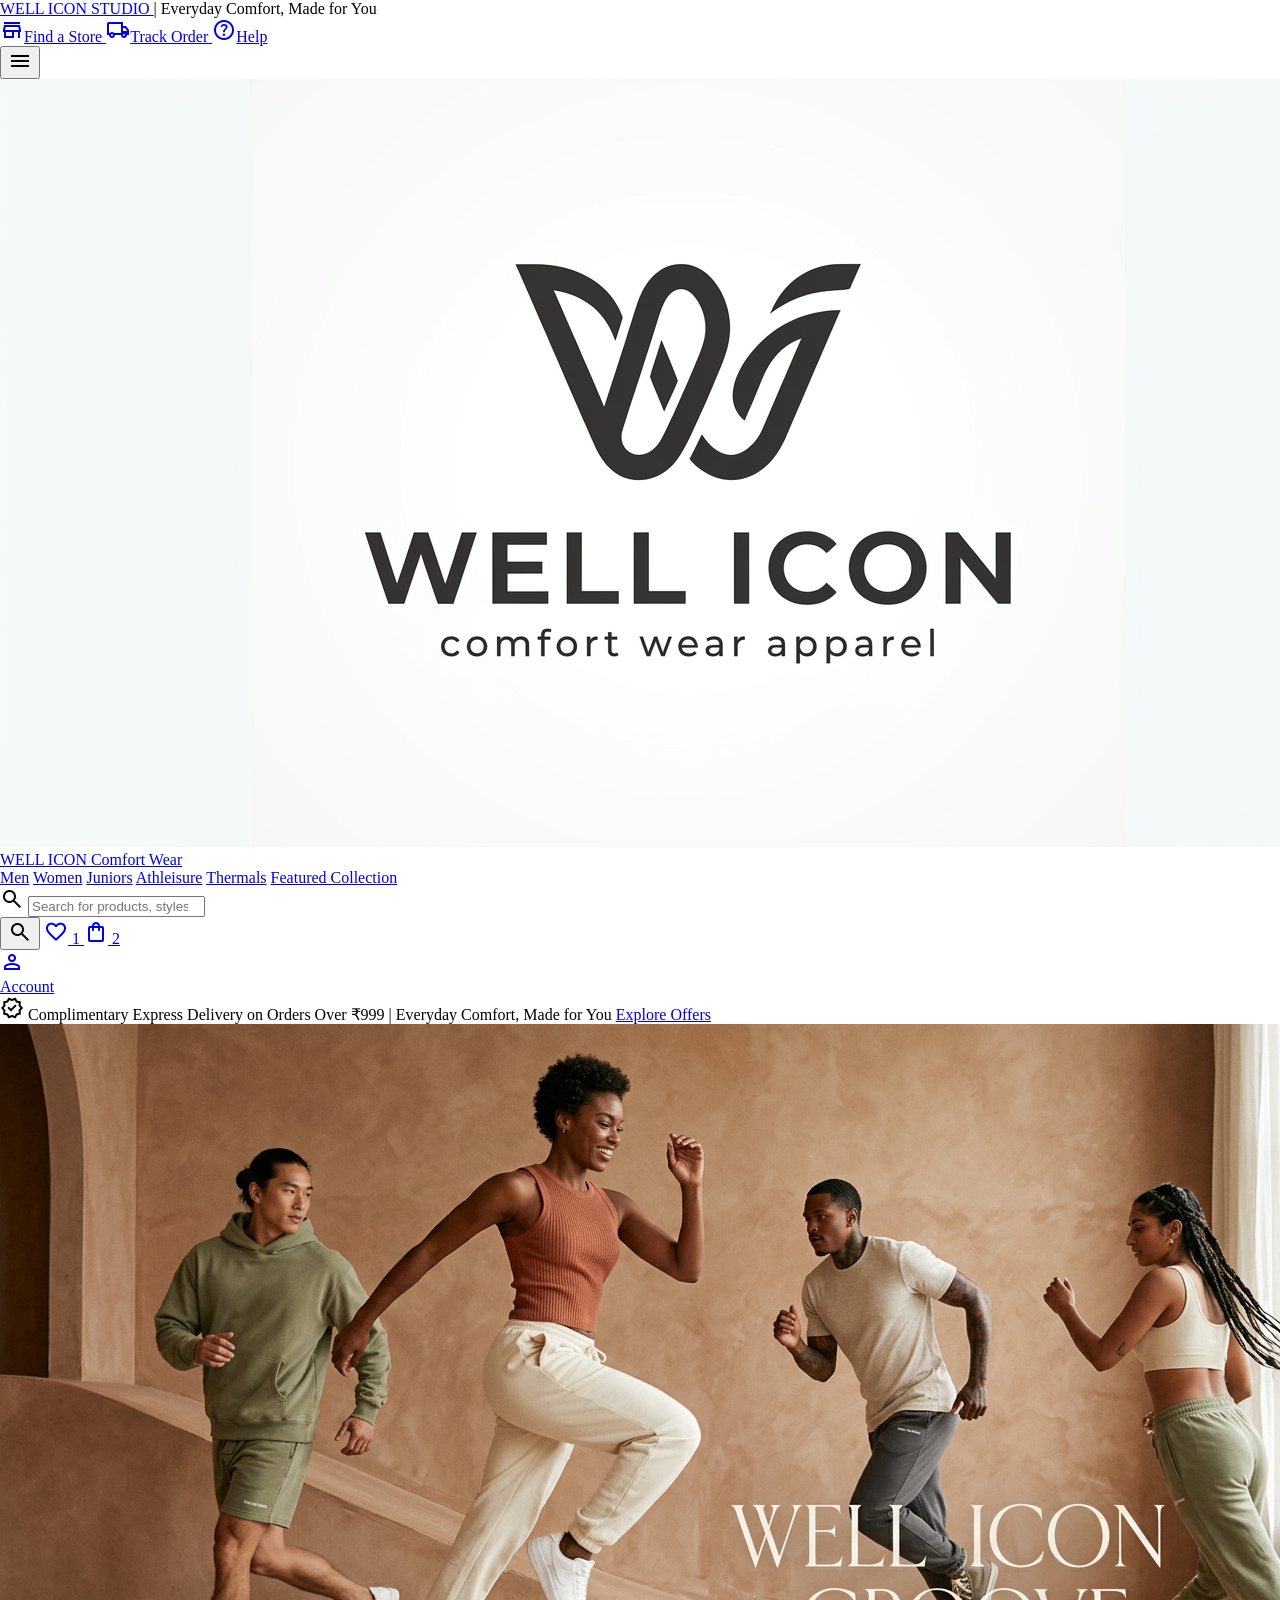
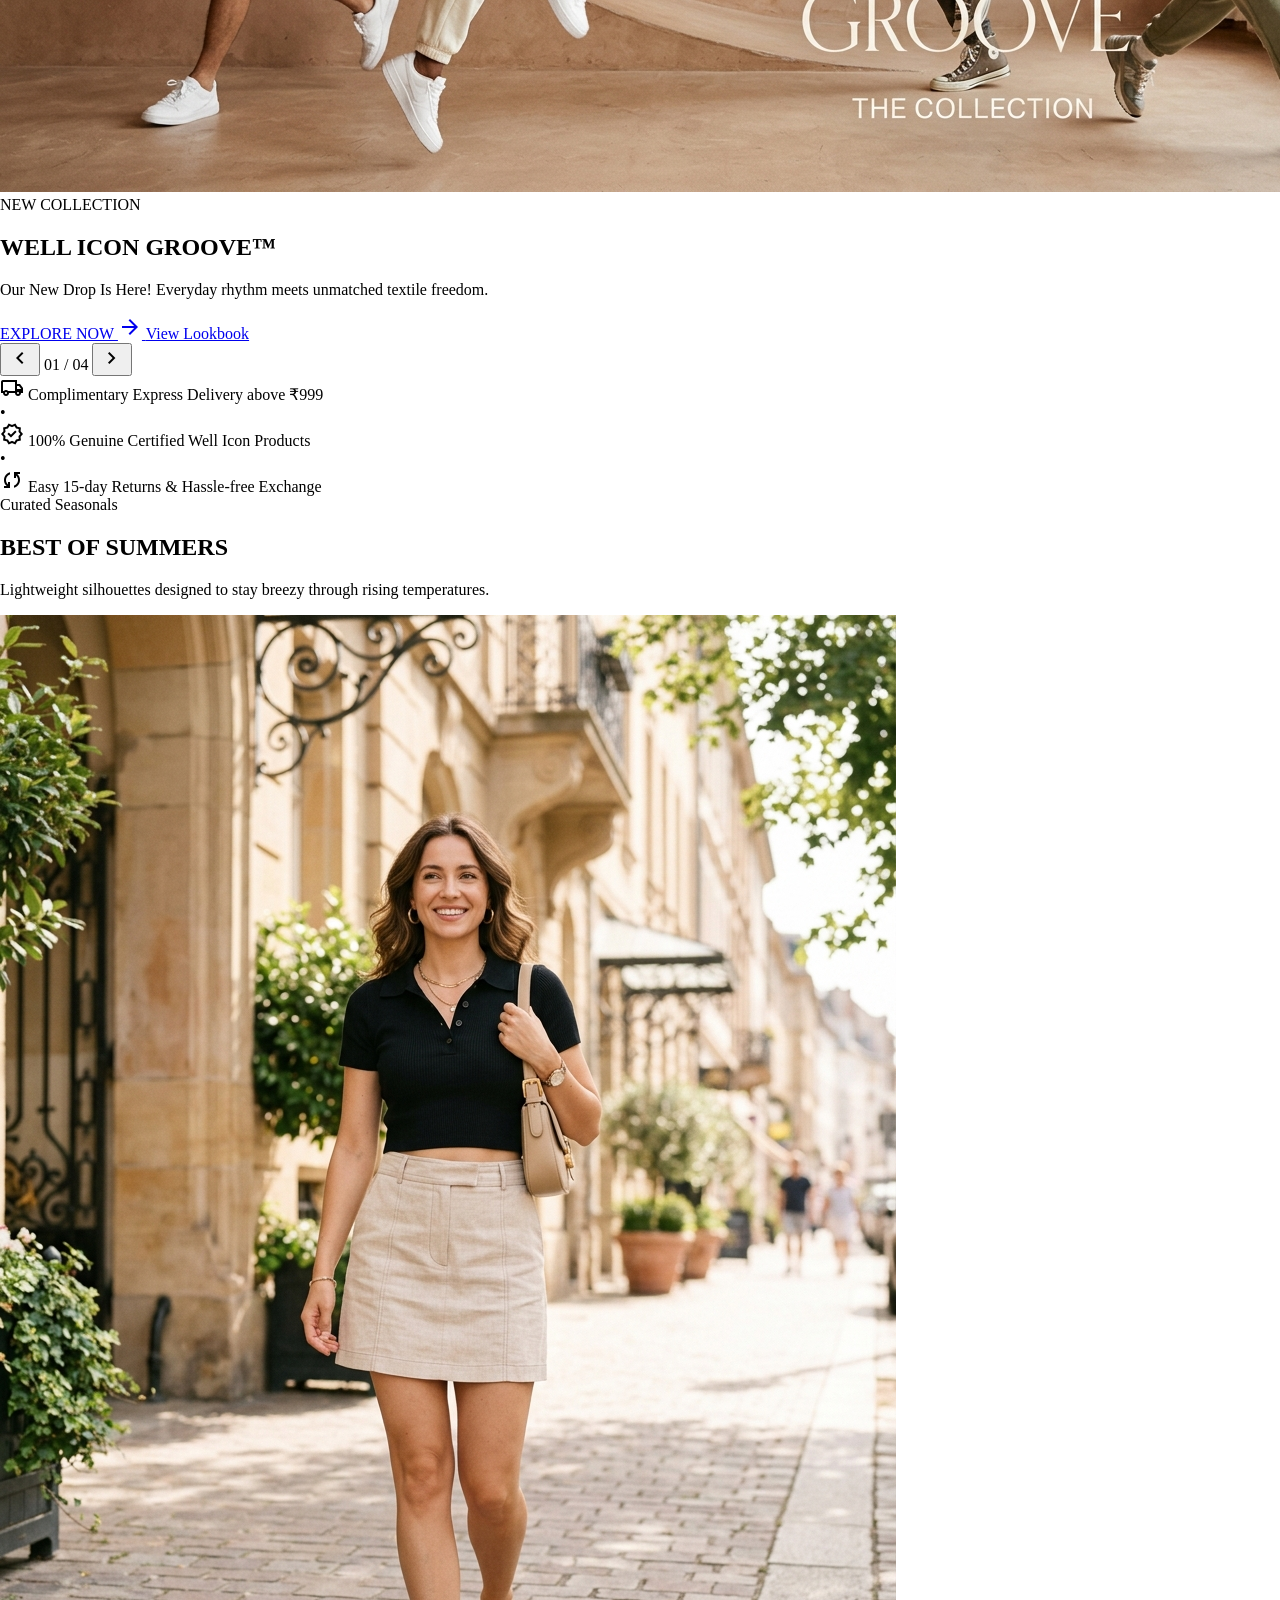
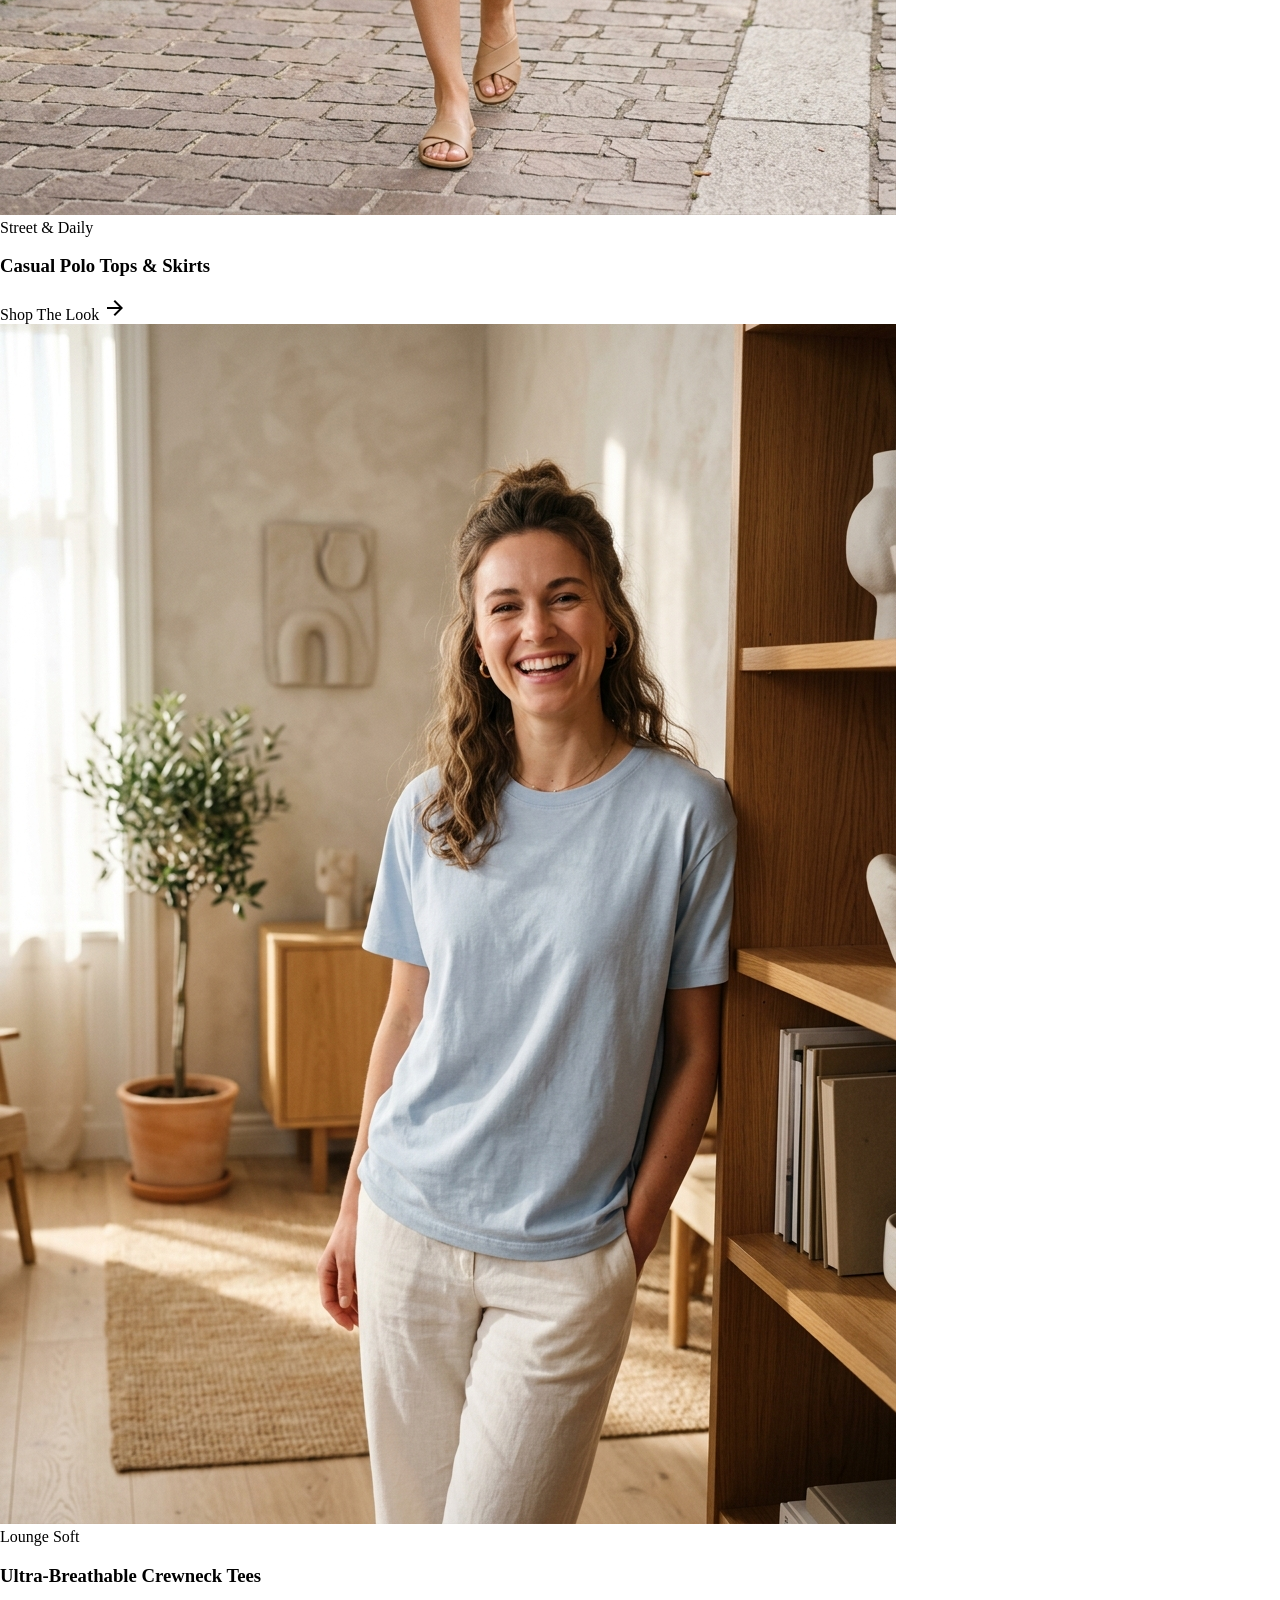
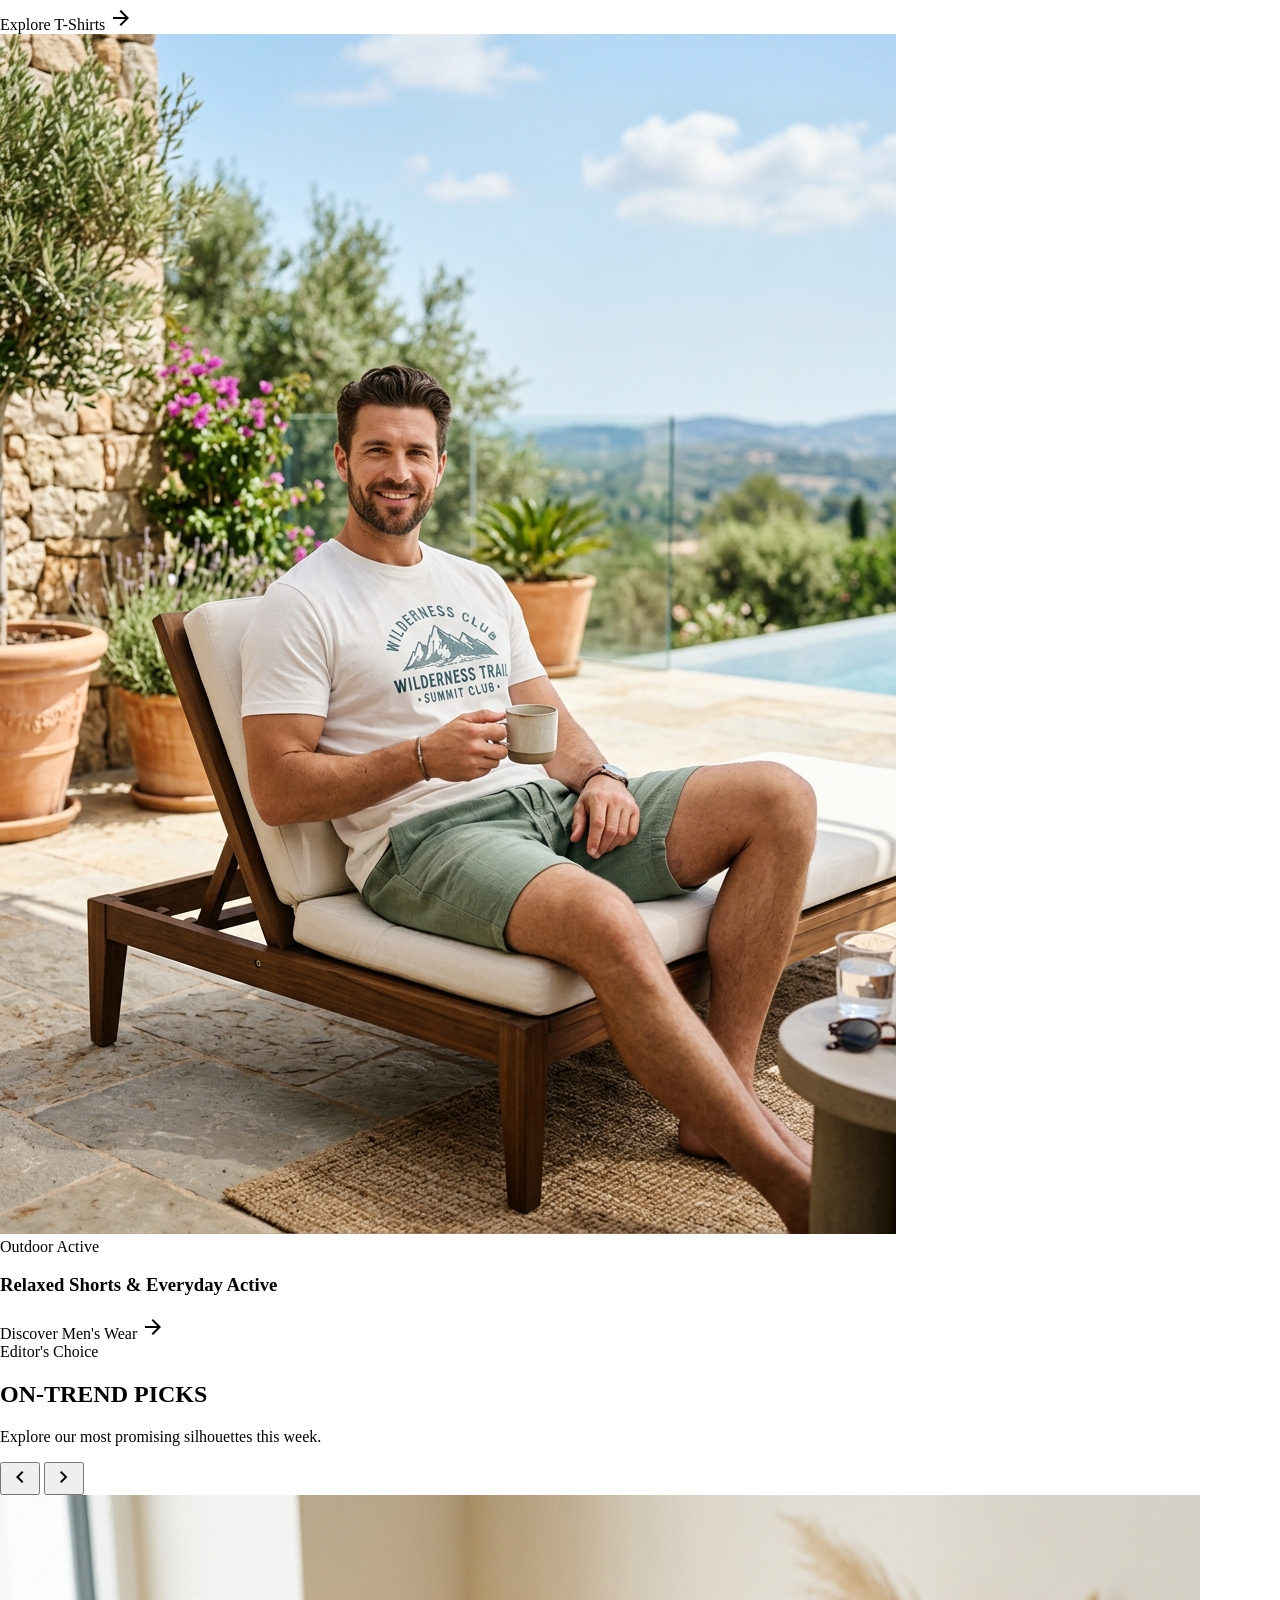
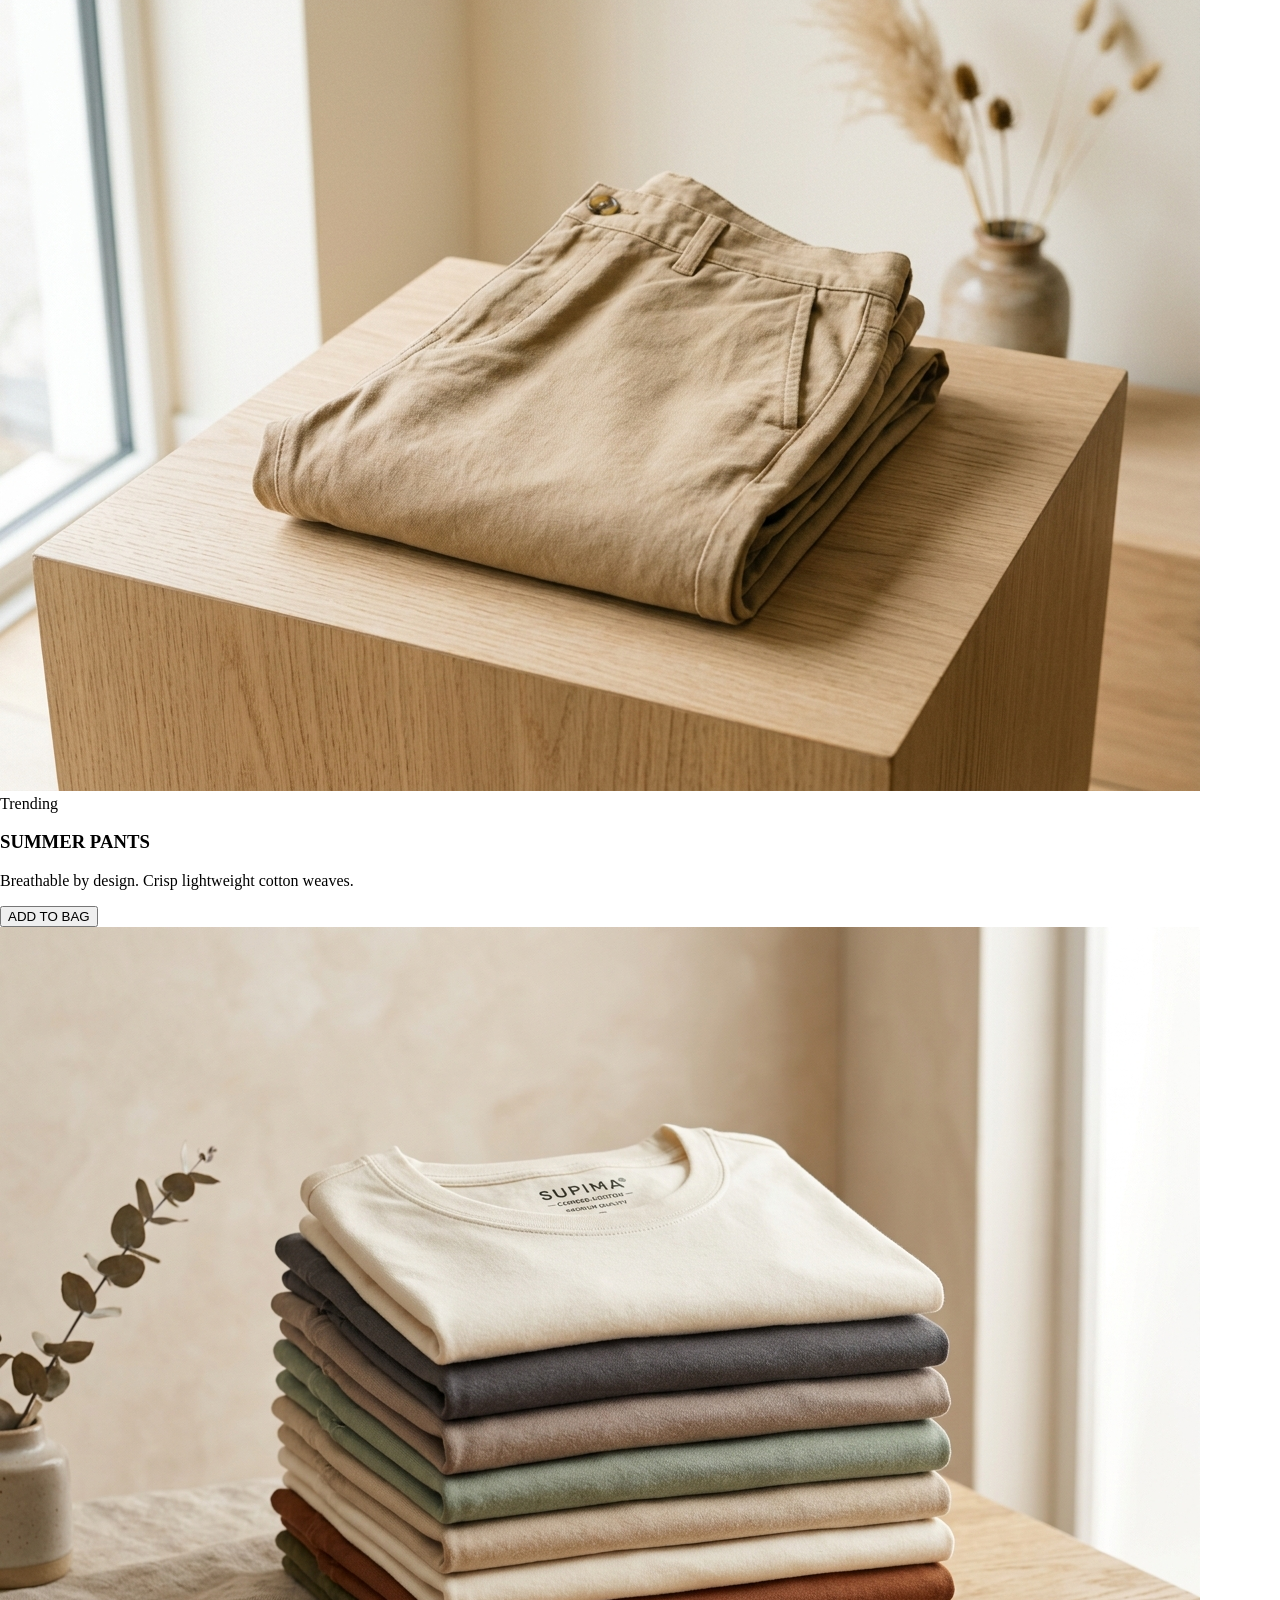
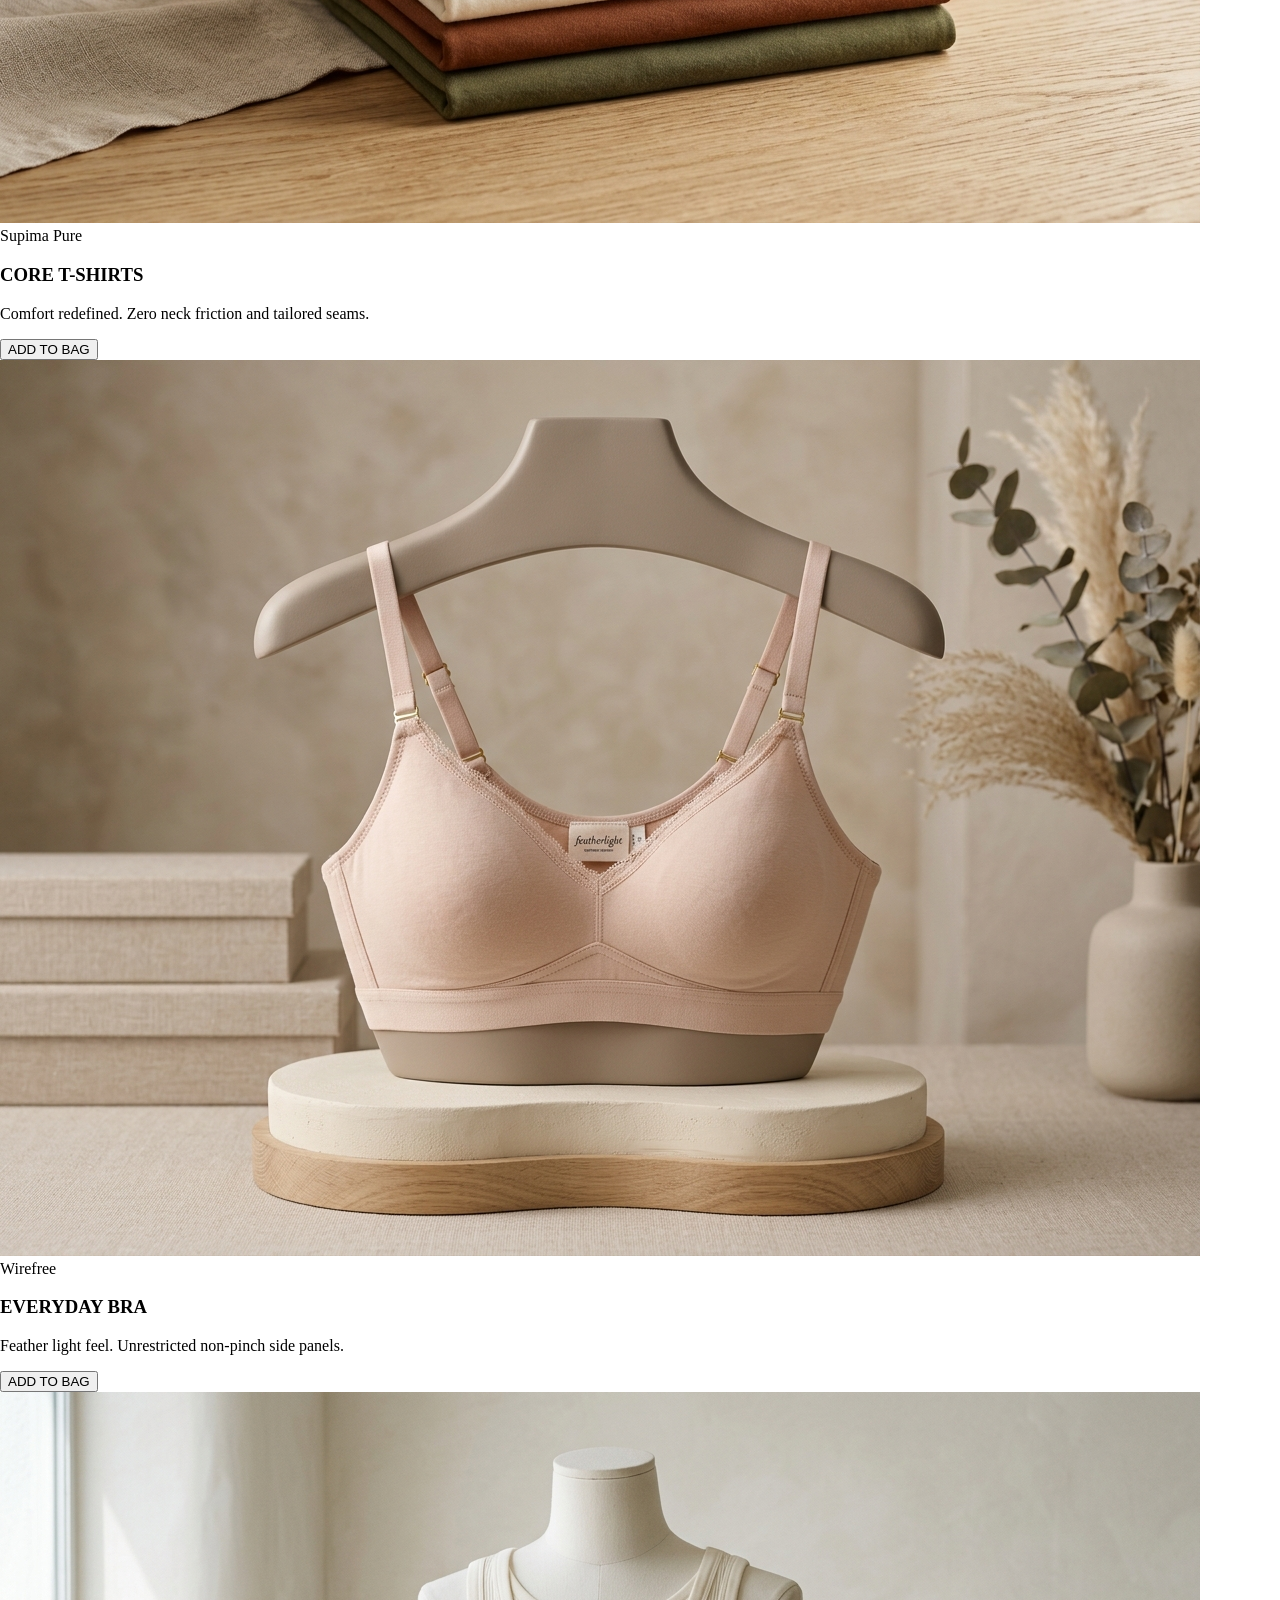
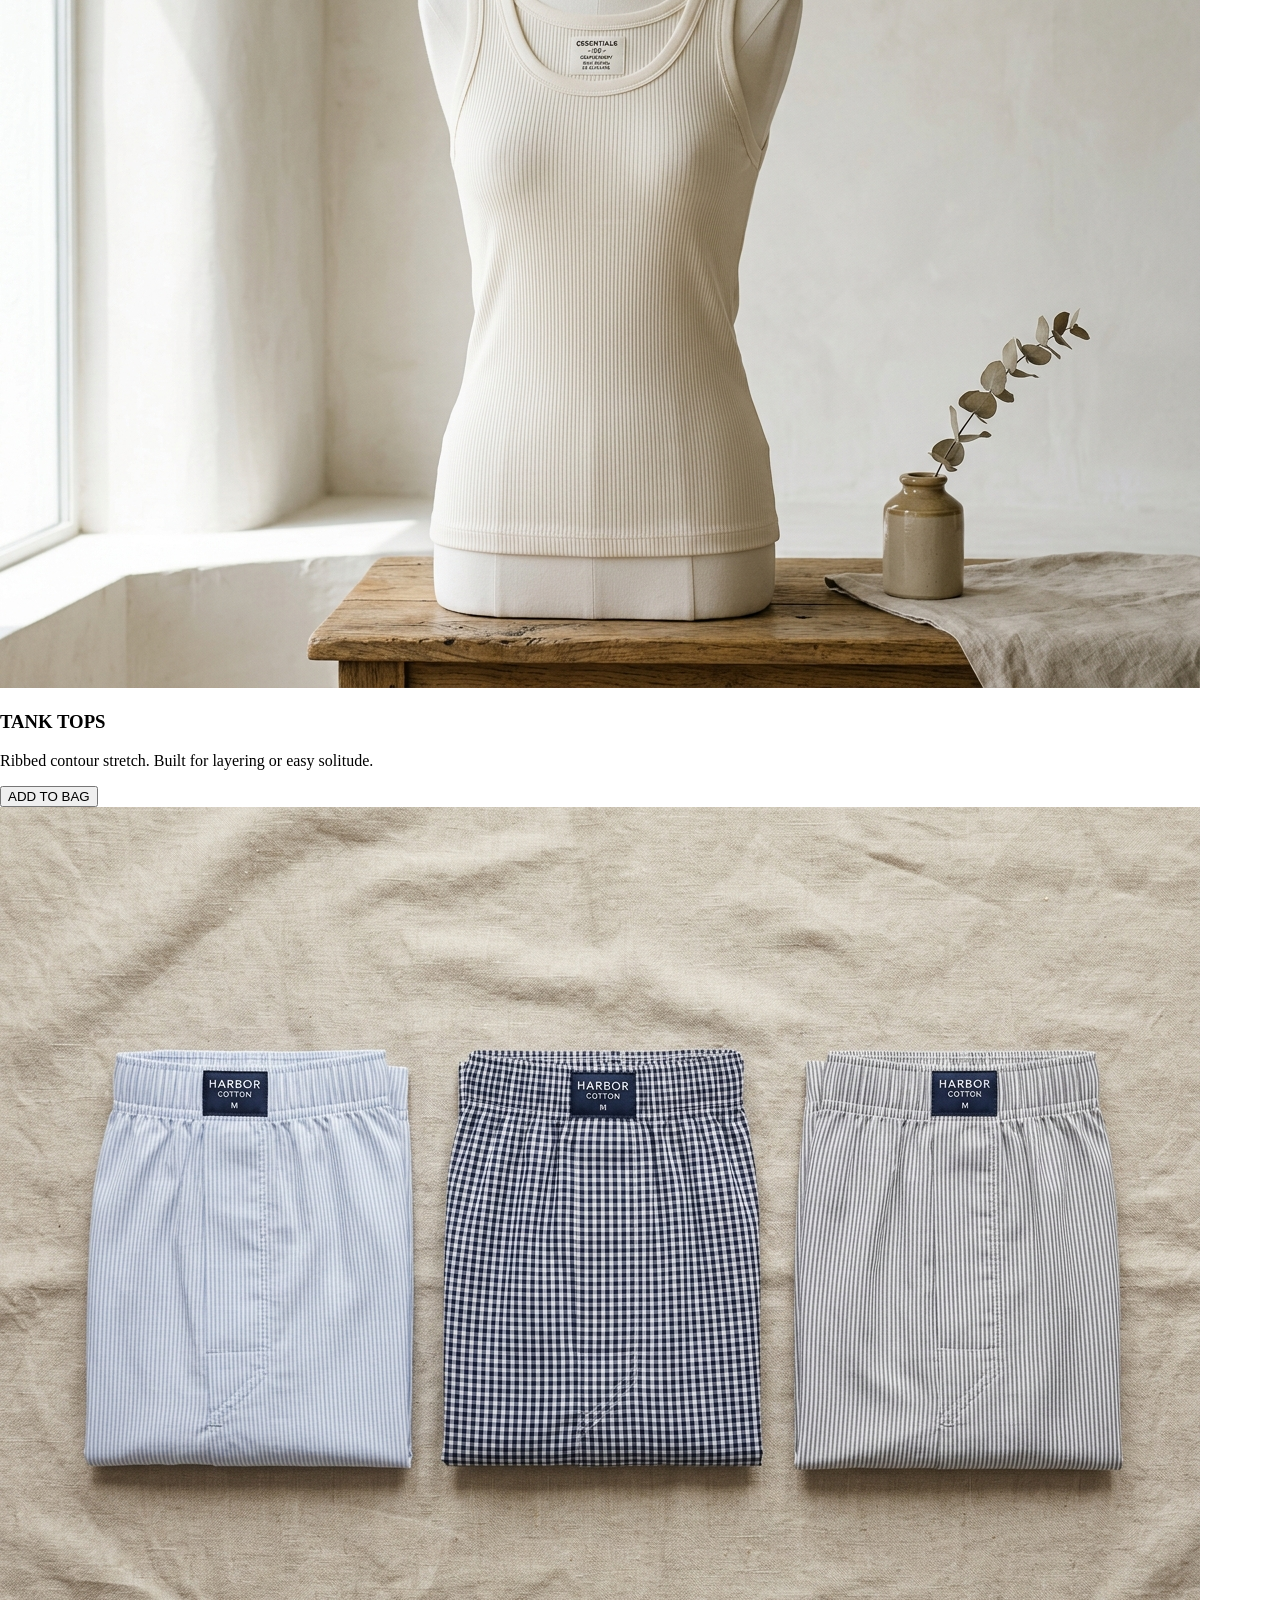
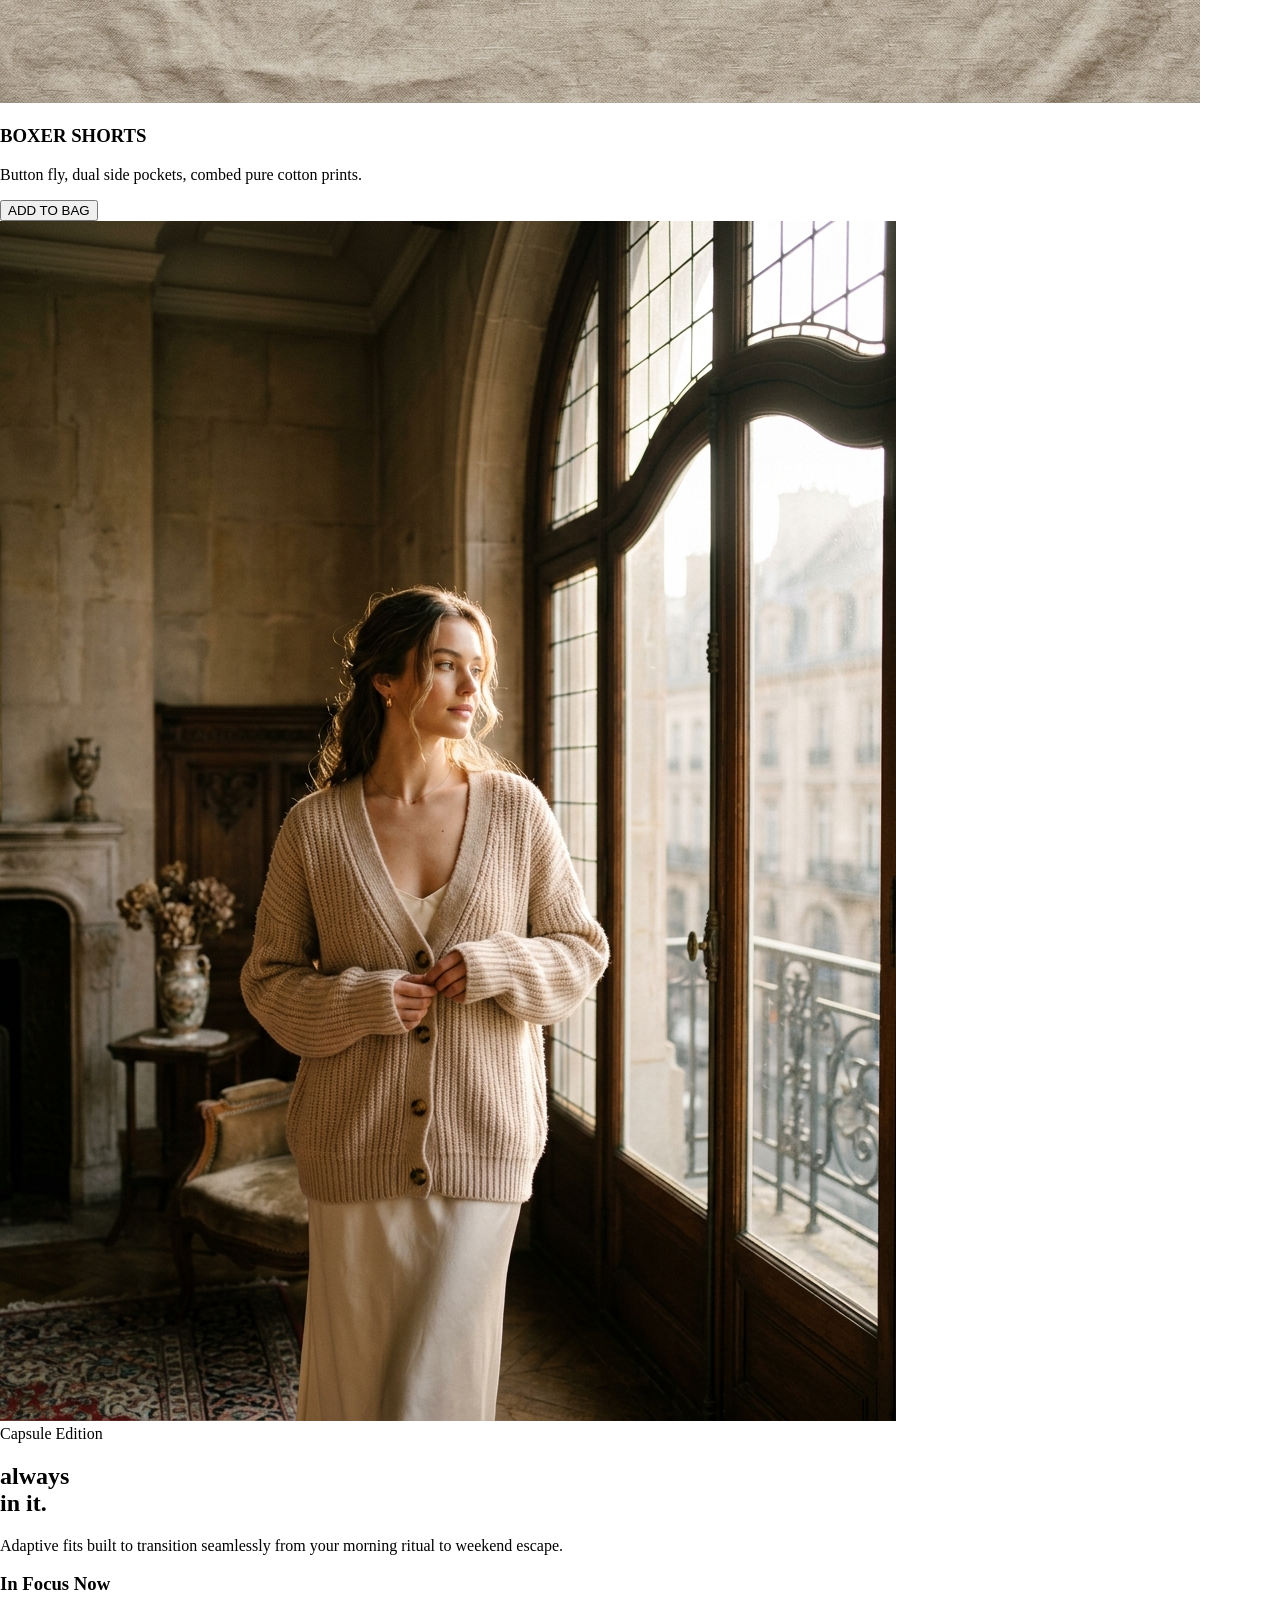
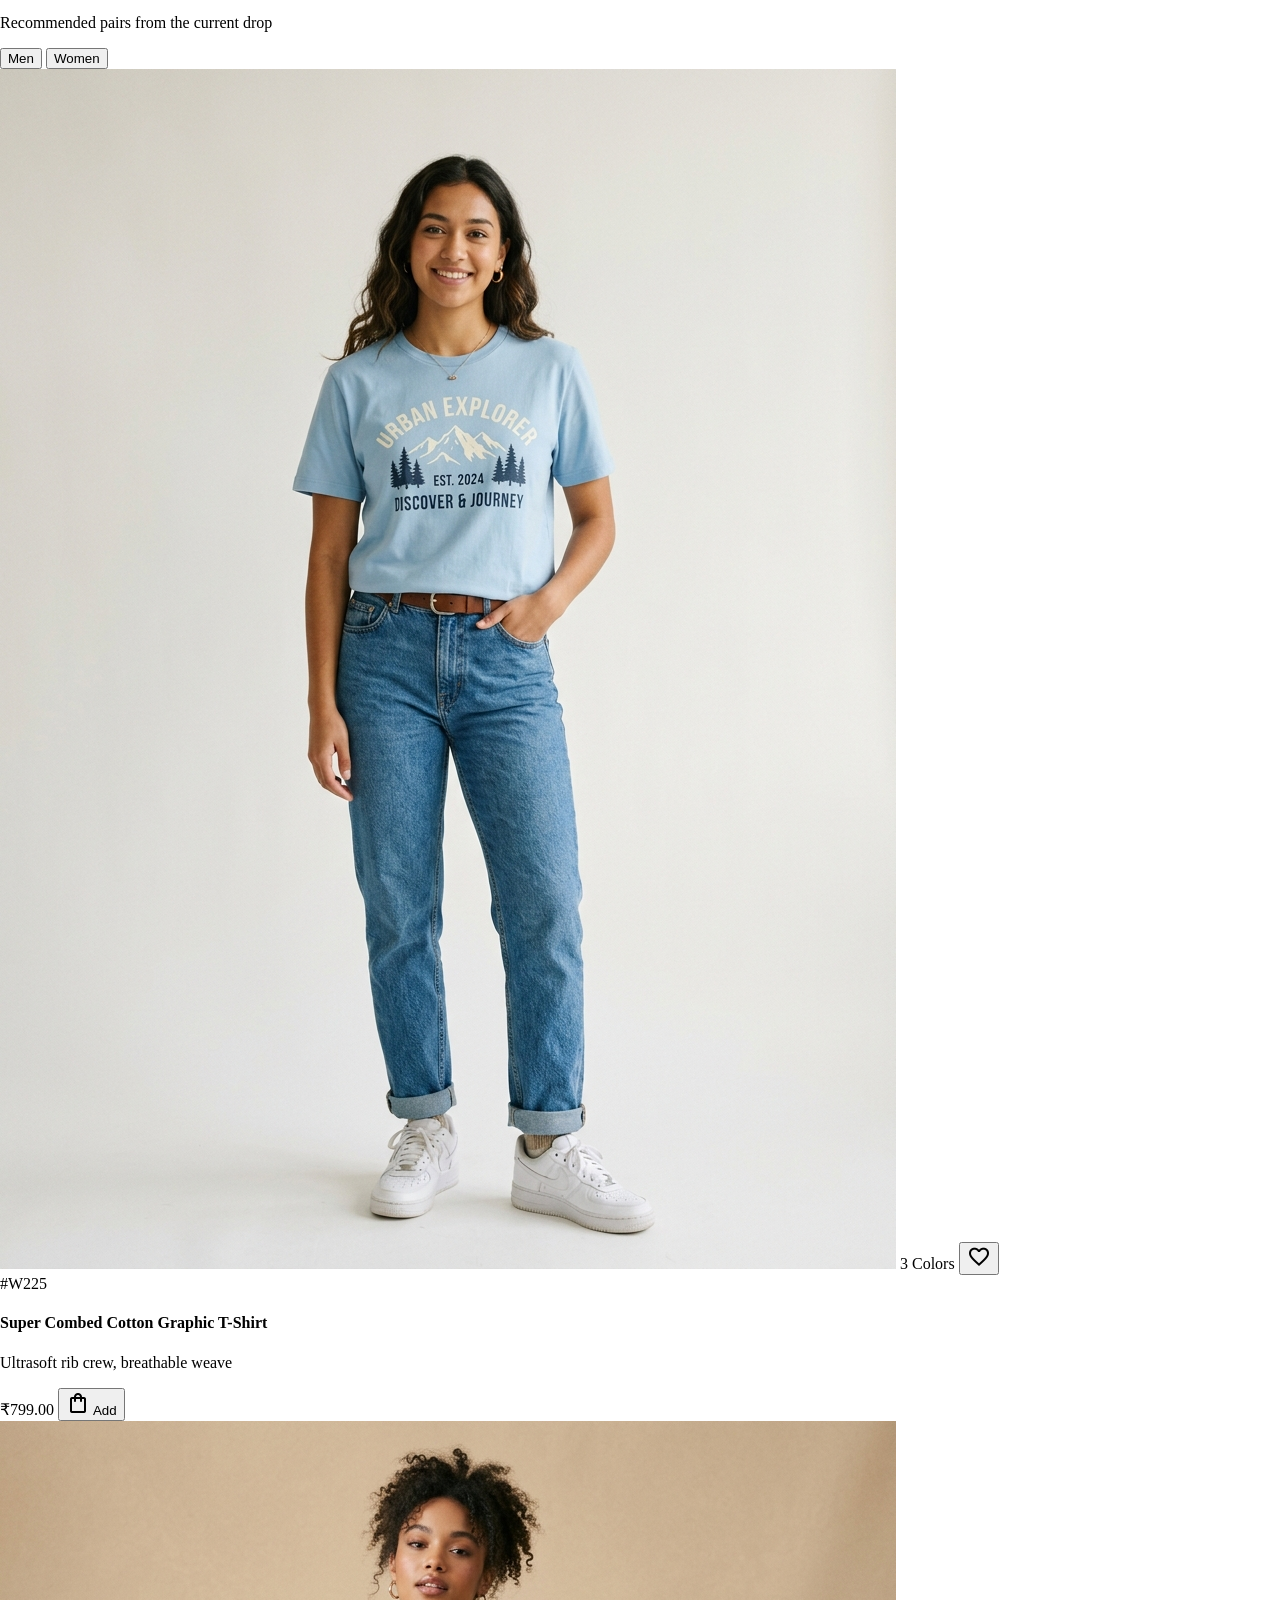
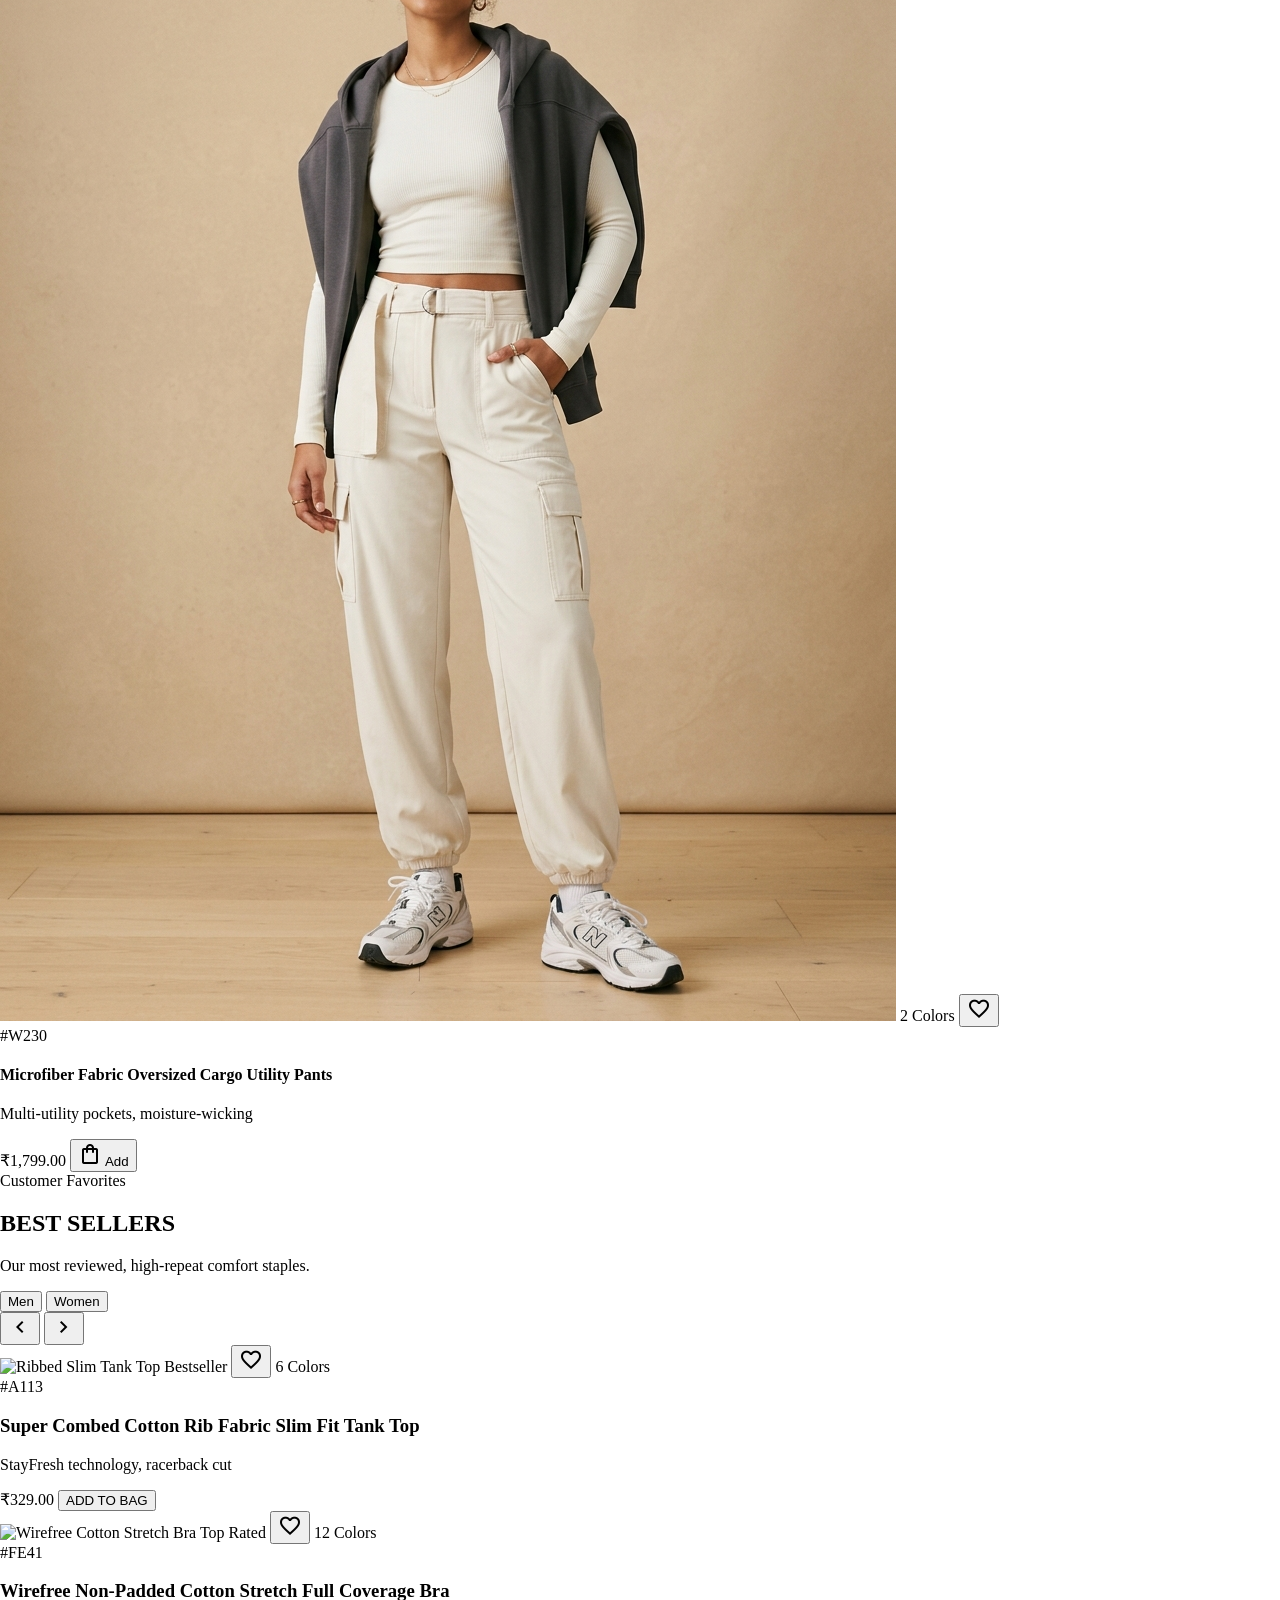
==== index.html @ 2927c9ed "Buttons Clickable Button Clickable and responsive but validation and rendering process not done." ====
<!DOCTYPE html>
<html lang="en">
<head>
  <meta charset="utf-8"/>
  <meta content="width=device-width, initial-scale=1.0" name="viewport"/>
  <meta content="web_standard" name="shell-type"/>
  <title>WELL ICON | Everyday Comfort, Made for You</title>

  <!-- Google Fonts & Material Symbols -->
  <link href="https://fonts.googleapis.com" rel="preconnect"/>
  <link crossorigin="" href="https://fonts.gstatic.com" rel="preconnect"/>
  <link href="https://fonts.googleapis.com/css2?family=DM+Sans:ital,opsz,wght@0,9..40,100..1000;1,9..40,100..1000&amp;display=swap" rel="stylesheet"/>
  <link href="https://fonts.googleapis.com/css2?family=Material+Symbols+Outlined:opsz,wght,FILL,GRAD@20..48,100..700,0..1,-50..200" rel="stylesheet"/>
  <link href="https://fonts.googleapis.com/css2?family=Material+Symbols+Outlined:wght,FILL@100..700,0..1&amp;display=swap" rel="stylesheet"/>

  <!-- Custom External Styles -->
  <link rel="stylesheet" href="css/styles.css"/>

  <!-- Tailwind CSS CDN & Theme Config -->
  <script src="https://cdn.tailwindcss.com"></script>
  <script id="tailwind-config">
    tailwind.config = {
      darkMode: "class",
      theme: {
        extend: {
          "colors": {
            "background": "#f9f9f9",
            "surface-container-low": "#f3f3f3",
            "on-tertiary-fixed-variant": "#4f453e",
            "inverse-on-surface": "#f1f1f1",
            "outline-variant": "#c5c6ca",
            "secondary-fixed-dim": "#c4c6cb",
            "on-secondary-container": "#626569",
            "badge-fresh": "#1E4620",
            "surface-tint": "#5b5f63",
            "secondary": "#5c5f63",
            "outline": "#75777b",
            "inverse-primary": "#c3c7cc",
            "surface-subtle": "#F7F7F8",
            "primary-fixed-dim": "#c3c7cc",
            "on-secondary": "#ffffff",
            "on-surface": "#1a1c1c",
            "on-background": "#1a1c1c",
            "secondary-container": "#e0e2e7",
            "secondary-fixed": "#e0e2e7",
            "surface": "#f9f9f9",
            "tertiary": "#150e09",
            "surface-bright": "#f9f9f9",
            "tertiary-fixed": "#efe0d6",
            "on-error": "#ffffff",
            "on-tertiary-container": "#968981",
            "on-tertiary": "#ffffff",
            "tertiary-fixed-dim": "#d2c4bb",
            "on-secondary-fixed": "#191c1f",
            "on-tertiary-fixed": "#221a14",
            "sale-crimson": "#BA1A1A",
            "on-primary-container": "#888c91",
            "surface-variant": "#e2e2e2",
            "on-secondary-fixed-variant": "#44474b",
            "inverse-surface": "#2f3131",
            "on-primary-fixed-variant": "#43474c",
            "surface-container-lowest": "#ffffff",
            "surface-canvas": "#FFFFFF",
            "error": "#ba1a1a",
            "surface-container-highest": "#e2e2e2",
            "primary-fixed": "#e0e3e8",
            "surface-container-high": "#e8e8e8",
            "tertiary-container": "#2b231d",
            "primary": "#0c1014",
            "on-primary-fixed": "#181c20",
            "on-primary": "#ffffff",
            "error-container": "#ffdad6",
            "surface-container": "#eeeeee",
            "on-error-container": "#93000a",
            "border-hairline": "#E5E5E7",
            "primary-container": "#212529",
            "surface-dim": "#dadada",
            "on-surface-variant": "#44474a"
          },
          "borderRadius": {
            "DEFAULT": "1rem",
            "lg": "2rem",
            "xl": "3rem",
            "full": "9999px"
          },
          "spacing": {
            "space-xs": "0.25rem",
            "gutter-desktop": "1.5rem",
            "margin": "1rem",
            "margin-desktop": "3.5rem",
            "space-2xl": "4rem",
            "gutter": "1rem",
            "space-lg": "1.5rem",
            "space-sm": "0.5rem",
            "margin-tablet": "2rem",
            "space-md": "1rem",
            "space-xl": "2.5rem"
          },
          "fontFamily": {
            "title-md": ["DM Sans"],
            "label-md": ["DM Sans"],
            "display-hero-mobile": ["DM Sans"],
            "headline-lg": ["DM Sans"],
            "headline-md": ["DM Sans"],
            "headline-sm": ["DM Sans"],
            "display-hero": ["DM Sans"],
            "headline-lg-mobile": ["DM Sans"],
            "body-sm": ["DM Sans"],
            "label-lg": ["DM Sans"],
            "body-lg": ["DM Sans"],
            "body-md": ["DM Sans"],
            "label-xs": ["DM Sans"]
          },
          "fontSize": {
            "title-md": ["16px", { "lineHeight": "22px", "fontWeight": "600" }],
            "label-md": ["12px", { "lineHeight": "16px", "letterSpacing": "0.02em", "fontWeight": "600" }],
            "display-hero-mobile": ["32px", { "lineHeight": "40px", "letterSpacing": "-0.01em", "fontWeight": "700" }],
            "headline-lg": ["32px", { "lineHeight": "40px", "letterSpacing": "-0.01em", "fontWeight": "600" }],
            "headline-md": ["22px", { "lineHeight": "28px", "fontWeight": "600" }],
            "headline-sm": ["18px", { "lineHeight": "24px", "fontWeight": "600" }],
            "display-hero": ["48px", { "lineHeight": "56px", "letterSpacing": "-0.02em", "fontWeight": "700" }],
            "headline-lg-mobile": ["24px", { "lineHeight": "32px", "letterSpacing": "-0.01em", "fontWeight": "600" }],
            "body-sm": ["12px", { "lineHeight": "16px", "fontWeight": "400" }],
            "label-lg": ["14px", { "lineHeight": "20px", "letterSpacing": "0.01em", "fontWeight": "600" }],
            "body-lg": ["16px", { "lineHeight": "24px", "fontWeight": "400" }],
            "body-md": ["14px", { "lineHeight": "20px", "fontWeight": "400" }],
            "label-xs": ["10px", { "lineHeight": "12px", "letterSpacing": "0.05em", "fontWeight": "700" }]
          }
        }
      }
    };
  </script>
</head>
<body class="bg-surface font-body-md text-body-md text-on-surface antialiased">

  <!-- HEADER -->
  <header class="fixed top-0 left-0 right-0 z-40 w-full bg-surface-canvas/95 backdrop-blur-md shadow-[0_2px_8px_rgba(33,37,41,0.04)]">
    <!-- Top Bar -->
    <div class="bg-surface-subtle">
      <div class="w-full max-w-[1440px] mx-auto px-margin md:px-margin-tablet lg:px-margin-desktop h-8 flex items-center justify-between text-on-surface-variant font-label-md text-label-md">
        <div class="flex items-center gap-space-lg">
          <a class="flex items-center gap-space-xs font-label-md text-label-md uppercase tracking-wider text-primary hover:text-on-surface-variant transition-colors" data-path="jky-studio" href="#">
            <span class="w-1.5 h-1.5 rounded-full bg-badge-fresh inline-block"></span>WELL ICON STUDIO
          </a>
          <span class="text-outline-variant font-normal">|</span>
          <span class="text-on-secondary-container hidden sm:inline">Everyday Comfort, Made for You</span>
        </div>
        <div class="flex items-center gap-space-lg">
          <a class="hover:text-primary transition-colors flex items-center gap-space-xs" data-path="store-locator" href="#">
            <span class="material-symbols-outlined text-[15px]">store</span>Find a Store
          </a>
          <a class="hover:text-primary transition-colors hidden sm:flex items-center gap-space-xs" data-path="track-order" href="#">
            <span class="material-symbols-outlined text-[15px]">local_shipping</span>Track Order
          </a>
          <a class="hover:text-primary transition-colors flex items-center gap-space-xs" data-path="help-support" href="#">
            <span class="material-symbols-outlined text-[15px]">help</span>Help
          </a>
        </div>
      </div>
    </div>

    <!-- Navigation Bar -->
    <div class="w-full max-w-[1440px] mx-auto px-margin md:px-margin-tablet lg:px-margin-desktop h-16 flex items-center justify-between gap-space-md lg:gap-space-lg">
      <div class="flex items-center gap-space-md lg:gap-space-lg shrink-0">
        <button id="mobile-menu-btn" aria-label="Open Mobile Menu" class="xl:hidden w-9 h-9 rounded-full flex items-center justify-center text-on-surface-variant hover:bg-surface-subtle transition-colors">
          <span class="material-symbols-outlined text-[24px]">menu</span>
        </button>
        <img alt="Well Icon Brand Logo" class="h-8 w-auto object-contain rounded" src="images/well_icon_logo.jpg"/>
        <a class="flex flex-col" data-path="home" href="#">
          <span class="font-headline-sm text-headline-sm font-bold tracking-tight text-primary leading-none">WELL ICON</span>
          <span class="font-label-xs text-label-xs text-secondary uppercase tracking-widest leading-none mt-1">Comfort Wear</span>
        </a>
      </div>
      <nav class="hidden xl:flex items-center gap-space-xs font-label-lg text-label-lg" data-active-classes="bg-primary-container text-on-primary font-label-lg rounded-full px-space-md py-space-xs">
        <a class="px-3 py-1.5 text-on-surface-variant hover:text-on-surface transition-colors rounded-full" data-path="men" href="#">Men</a>
        <a class="px-3 py-1.5 text-on-surface-variant hover:text-on-surface transition-colors rounded-full" data-path="women" href="#">Women</a>
        <a class="px-3 py-1.5 text-on-surface-variant hover:text-on-surface transition-colors rounded-full" data-path="juniors" href="#">Juniors</a>
        <a class="px-3 py-1.5 text-on-surface-variant hover:text-on-surface transition-colors rounded-full" data-path="athleisure" href="#">Athleisure</a>
        <a class="px-3 py-1.5 text-on-surface-variant hover:text-on-surface transition-colors rounded-full" data-path="thermals" href="#">Thermals</a>
        <a class="px-3 py-1.5 text-on-surface-variant hover:text-on-surface transition-colors rounded-full" data-path="150th-special" href="#">Featured Collection</a>
      </nav>
      <div class="flex-1 max-w-md hidden md:block mx-space-sm">
        <div class="relative flex items-center w-full">
          <span class="material-symbols-outlined absolute left-3.5 text-secondary text-[20px] pointer-events-none">search</span>
          <input class="w-full bg-surface-subtle font-body-md text-body-md text-on-surface placeholder:text-secondary pl-10 pr-4 py-2 rounded-full outline-none focus:bg-surface-canvas focus:ring-1 focus:ring-primary transition-all" placeholder="Search for products, styles, collections..." type="search"/>
        </div>
      </div>
      <div class="flex items-center gap-space-sm md:gap-space-md shrink-0">
        <button aria-label="Search Mobile" class="md:hidden w-9 h-9 rounded-full flex items-center justify-center text-on-surface-variant hover:bg-surface-subtle transition-colors">
          <span class="material-symbols-outlined text-[22px]">search</span>
        </button>
        <a aria-label="Wishlist" class="w-9 h-9 rounded-full flex items-center justify-center text-on-surface-variant hover:bg-surface-subtle transition-colors relative" data-path="wishlist" href="#">
          <span class="material-symbols-outlined text-[22px]">favorite</span>
          <span class="absolute -top-0.5 -right-0.5 bg-sale-crimson text-on-primary font-label-xs text-label-xs rounded-full min-w-4 h-4 px-1 flex items-center justify-center font-bold">1</span>
        </a>
        <a aria-label="Shopping Bag" class="w-9 h-9 rounded-full flex items-center justify-center text-on-surface-variant hover:bg-surface-subtle transition-colors relative" data-path="shopping-bag" href="#">
          <span class="material-symbols-outlined text-[22px]">shopping_bag</span>
          <span class="absolute -top-0.5 -right-0.5 bg-primary text-on-primary font-label-xs text-label-xs rounded-full min-w-4 h-4 px-1 flex items-center justify-center font-bold">2</span>
        </a>
        <a aria-label="Account" class="flex items-center gap-space-xs pl-space-xs" data-path="user-profile" href="#">
          <div class="w-8 h-8 rounded-full bg-primary flex items-center justify-center">
            <span class="material-symbols-outlined text-on-primary text-[18px]">person</span>
          </div>
          <span class="hidden lg:inline font-label-md text-label-md text-on-surface font-semibold">Account</span>
        </a>
      </div>
    </div>

    <!-- Banner Announcement -->
    <div class="bg-primary text-on-primary py-1.5 px-margin">
      <div class="w-full max-w-[1440px] mx-auto flex items-center justify-center text-center font-label-md text-label-md gap-space-md">
        <span class="material-symbols-outlined text-[16px] text-badge-fresh">verified</span>
        <span>Complimentary Express Delivery on Orders Over ₹999 | Everyday Comfort, Made for You</span>
        <a class="underline text-on-primary hover:text-surface-dim transition-colors font-semibold hidden sm:inline" data-path="offers" href="#">Explore Offers</a>
      </div>
    </div>
  </header>

  <!-- MAIN CONTENT -->
  <main class="w-full pt-32 bg-surface">
    <div class="flex flex-col w-full">

      <!-- 1. HERO SECTION -->
      <section class="relative w-full bg-surface-canvas overflow-hidden">
        <div class="relative w-full aspect-[21/9] min-h-[460px] md:min-h-[560px] max-h-[660px]">
          <img alt="WELL ICON EDITION New Drop" class="w-full h-full object-cover" src="images/hero_groove_banner.jpg"/>
          <div class="absolute inset-0 bg-gradient-to-r from-primary/70 via-primary/30 to-transparent flex items-center">
            <div class="w-full max-w-[1440px] mx-auto px-margin md:px-margin-tablet lg:px-margin-desktop py-space-xl text-on-primary">
              <div class="max-w-xl space-y-space-md">
                <span class="inline-block px-space-md py-space-xs rounded-full bg-surface-canvas/20 backdrop-blur-md font-label-md text-label-md uppercase tracking-wider text-on-primary">NEW COLLECTION</span>
                <h1 class="font-display-hero text-display-hero text-on-primary tracking-tight font-extrabold uppercase">
                  WELL ICON <span class="text-secondary-fixed">GROOVE™</span>
                </h1>
                <p class="font-headline-sm text-headline-sm text-surface-container-low font-normal tracking-wide">
                  Our New Drop Is Here! Everyday rhythm meets unmatched textile freedom.
                </p>
                <div class="pt-space-sm flex items-center gap-space-md">
                  <a class="px-7 py-3 rounded-full bg-surface-canvas text-primary font-label-lg text-label-lg font-bold shadow-md hover:bg-surface-subtle transition-all active:scale-95 inline-flex items-center gap-2" href="#">
                    EXPLORE NOW
                    <span class="material-symbols-outlined text-[18px]">arrow_forward</span>
                  </a>
                  <a class="px-6 py-3 rounded-full bg-surface-canvas/15 backdrop-blur-md text-on-primary font-label-lg text-label-lg hover:bg-surface-canvas/25 transition-all" href="#">
                    View Lookbook
                  </a>
                </div>
              </div>
            </div>
          </div>
          <!-- Controls & Indicator -->
          <div class="absolute bottom-6 right-6 lg:right-16 flex items-center gap-space-md bg-primary-container/80 backdrop-blur-md text-on-primary px-space-md py-space-xs rounded-full shadow-lg z-10">
            <button aria-label="Previous slide" class="w-8 h-8 rounded-full flex items-center justify-center hover:bg-surface-canvas/20 transition-colors">
              <span class="material-symbols-outlined text-[20px]">chevron_left</span>
            </button>
            <span class="font-label-md text-label-md font-bold tracking-widest">01 / 04</span>
            <button aria-label="Next slide" class="w-8 h-8 rounded-full flex items-center justify-center hover:bg-surface-canvas/20 transition-colors">
              <span class="material-symbols-outlined text-[20px]">chevron_right</span>
            </button>
          </div>
        </div>
        <!-- Secondary Ticker Strip -->
        <div class="w-full bg-surface-subtle border-b border-border-hairline py-2.5 px-margin">
          <div class="max-w-[1440px] mx-auto flex items-center justify-center flex-wrap gap-x-6 gap-y-1 text-center font-label-md text-label-md text-on-surface-variant">
            <div class="flex items-center gap-1.5 font-medium">
              <span class="material-symbols-outlined text-[16px] text-badge-fresh">local_shipping</span>
              <span>Complimentary Express Delivery above ₹999</span>
            </div>
            <span class="text-outline-variant hidden md:inline">•</span>
            <div class="flex items-center gap-1.5 font-medium">
              <span class="material-symbols-outlined text-[16px] text-primary">verified</span>
              <span>100% Genuine Certified Well Icon Products</span>
            </div>
            <span class="text-outline-variant hidden md:inline">•</span>
            <div class="flex items-center gap-1.5 font-medium">
              <span class="material-symbols-outlined text-[16px] text-primary">sync</span>
              <span>Easy 15-day Returns &amp; Hassle-free Exchange</span>
            </div>
          </div>
        </div>
      </section>

      <!-- 2. BEST OF SUMMERS -->
      <section class="w-full max-w-[1440px] mx-auto px-margin md:px-margin-tablet lg:px-margin-desktop py-space-2xl">
        <div class="flex flex-col items-center text-center mb-space-xl">
          <span class="font-label-xs text-label-xs tracking-widest uppercase text-secondary font-bold mb-1">Curated Seasonals</span>
          <h2 class="font-headline-lg text-headline-lg font-bold text-primary tracking-tight">
            BEST <span class="font-normal text-secondary">OF</span> SUMMERS
          </h2>
          <p class="font-body-md text-body-md text-on-surface-variant max-w-lg mt-1">
            Lightweight silhouettes designed to stay breezy through rising temperatures.
          </p>
        </div>
        <div class="grid grid-cols-1 md:grid-cols-3 gap-space-lg">
          <div class="group relative rounded-lg overflow-hidden bg-surface-container shadow-sm hover:shadow-md transition-shadow">
            <div class="aspect-[3/4] w-full overflow-hidden bg-surface-subtle relative">
              <img class="w-full h-full object-cover group-hover:scale-105 transition-transform duration-500" alt="Casual Polo Tops & Skirts" src="images/summer_casual_polo.jpg"/>
              <div class="absolute inset-0 bg-gradient-to-t from-primary/80 via-transparent to-transparent flex flex-col justify-end p-space-lg text-on-primary">
                <span class="font-label-xs text-label-xs uppercase tracking-widest text-surface-container-low mb-1 font-semibold">Street &amp; Daily</span>
                <h3 class="font-headline-sm text-headline-sm font-bold">Casual Polo Tops &amp; Skirts</h3>
                <span class="font-label-md text-label-md font-semibold underline mt-2 flex items-center gap-1 group-hover:translate-x-1 transition-transform cursor-pointer">Shop The Look <span class="material-symbols-outlined text-[16px]">arrow_forward</span></span>
              </div>
            </div>
          </div>
          <div class="group relative rounded-lg overflow-hidden bg-surface-container shadow-sm hover:shadow-md transition-shadow">
            <div class="aspect-[3/4] w-full overflow-hidden bg-surface-subtle relative">
              <img class="w-full h-full object-cover group-hover:scale-105 transition-transform duration-500" alt="Ultra-Breathable Crewneck Tees" src="images/summer_lounge_tees.jpg"/>
              <div class="absolute inset-0 bg-gradient-to-t from-primary/80 via-transparent to-transparent flex flex-col justify-end p-space-lg text-on-primary">
                <span class="font-label-xs text-label-xs uppercase tracking-widest text-surface-container-low mb-1 font-semibold">Lounge Soft</span>
                <h3 class="font-headline-sm text-headline-sm font-bold">Ultra-Breathable Crewneck Tees</h3>
                <span class="font-label-md text-label-md font-semibold underline mt-2 flex items-center gap-1 group-hover:translate-x-1 transition-transform cursor-pointer">Explore T-Shirts <span class="material-symbols-outlined text-[16px]">arrow_forward</span></span>
              </div>
            </div>
          </div>
          <div class="group relative rounded-lg overflow-hidden bg-surface-container shadow-sm hover:shadow-md transition-shadow">
            <div class="aspect-[3/4] w-full overflow-hidden bg-surface-subtle relative">
              <img class="w-full h-full object-cover group-hover:scale-105 transition-transform duration-500" alt="Relaxed Shorts & Everyday Active" src="images/summer_outdoor_shorts.jpg"/>
              <div class="absolute inset-0 bg-gradient-to-t from-primary/80 via-transparent to-transparent flex flex-col justify-end p-space-lg text-on-primary">
                <span class="font-label-xs text-label-xs uppercase tracking-widest text-surface-container-low mb-1 font-semibold">Outdoor Active</span>
                <h3 class="font-headline-sm text-headline-sm font-bold">Relaxed Shorts &amp; Everyday Active</h3>
                <span class="font-label-md text-label-md font-semibold underline mt-2 flex items-center gap-1 group-hover:translate-x-1 transition-transform cursor-pointer">Discover Men's Wear <span class="material-symbols-outlined text-[16px]">arrow_forward</span></span>
              </div>
            </div>
          </div>
        </div>
      </section>

      <!-- 3. ON-TREND PICKS -->
      <section class="w-full bg-surface-subtle py-space-2xl border-y border-border-hairline">
        <div class="max-w-[1440px] mx-auto px-margin md:px-margin-tablet lg:px-margin-desktop">
          <div class="flex flex-col md:flex-row md:items-end justify-between mb-space-xl gap-space-md">
            <div>
              <span class="font-label-xs text-label-xs uppercase tracking-widest text-secondary font-bold block mb-1">Editor's Choice</span>
              <h2 class="font-headline-lg text-headline-lg font-bold text-primary tracking-tight">ON-TREND PICKS</h2>
              <p class="font-body-md text-body-md text-on-surface-variant">Explore our most promising silhouettes this week.</p>
            </div>
            <div class="flex items-center gap-space-xs">
              <button aria-label="Slide previous trend" class="w-10 h-10 rounded-full bg-surface-canvas shadow-sm flex items-center justify-center text-primary hover:bg-surface-container transition-colors active:scale-95">
                <span class="material-symbols-outlined">chevron_left</span>
              </button>
              <button aria-label="Slide next trend" class="w-10 h-10 rounded-full bg-surface-canvas shadow-sm flex items-center justify-center text-primary hover:bg-surface-container transition-colors active:scale-95">
                <span class="material-symbols-outlined">chevron_right</span>
              </button>
            </div>
          </div>
          <!-- Trend Cards Carousel -->
          <div class="grid grid-cols-1 sm:grid-cols-2 lg:grid-cols-3 xl:grid-cols-5 gap-space-md pb-4">
            <!-- Pick 1: Summer Pants -->
            <div class="group bg-surface-canvas rounded-lg overflow-hidden shadow-sm hover:shadow-md transition-all flex flex-col">
              <div class="relative w-full aspect-[4/3] bg-surface-container-low overflow-hidden">
                <img alt="Summer Pants - Breathable by design" class="w-full h-full object-cover group-hover:scale-105 transition-transform duration-300" src="images/trend_summer_pants.jpg"/>
                <div class="absolute top-3 left-3 bg-primary text-on-primary px-2.5 py-1 rounded-full font-label-xs text-label-xs uppercase font-bold">
                  Trending
                </div>
              </div>
              <div class="p-space-md flex flex-col flex-1 justify-between">
                <div>
                  <h3 class="font-headline-sm text-headline-sm font-bold text-primary">SUMMER PANTS</h3>
                  <p class="font-body-sm text-body-sm text-on-surface-variant mt-1">Breathable by design. Crisp lightweight cotton weaves.</p>
                </div>
                <button class="mt-4 inline-flex items-center justify-center w-full py-2.5 rounded-full bg-surface-subtle hover:bg-primary hover:text-on-primary text-primary font-label-md text-label-md font-semibold transition-colors active:scale-95">
                  ADD TO BAG
                </button>
              </div>
            </div>
            <!-- Pick 2: Core T-Shirts -->
            <div class="group bg-surface-canvas rounded-lg overflow-hidden shadow-sm hover:shadow-md transition-all flex flex-col">
              <div class="relative w-full aspect-[4/3] bg-surface-container-low overflow-hidden">
                <img alt="Core T-Shirts - Comfort Redefined" class="w-full h-full object-cover group-hover:scale-105 transition-transform duration-300" src="images/trend_core_tshirts.jpg"/>
                <div class="absolute top-3 left-3 bg-badge-fresh text-on-primary px-2.5 py-1 rounded-full font-label-xs text-label-xs uppercase font-bold">
                  Supima Pure
                </div>
              </div>
              <div class="p-space-md flex flex-col flex-1 justify-between">
                <div>
                  <h3 class="font-headline-sm text-headline-sm font-bold text-primary">CORE T-SHIRTS</h3>
                  <p class="font-body-sm text-body-sm text-on-surface-variant mt-1">Comfort redefined. Zero neck friction and tailored seams.</p>
                </div>
                <button class="mt-4 inline-flex items-center justify-center w-full py-2.5 rounded-full bg-surface-subtle hover:bg-primary hover:text-on-primary text-primary font-label-md text-label-md font-semibold transition-colors active:scale-95">
                  ADD TO BAG
                </button>
              </div>
            </div>
            <!-- Pick 3: Everyday Bra -->
            <div class="group bg-surface-canvas rounded-lg overflow-hidden shadow-sm hover:shadow-md transition-all flex flex-col">
              <div class="relative w-full aspect-[4/3] bg-surface-container-low overflow-hidden">
                <img alt="Everyday Bra - Feather light feel" class="w-full h-full object-cover group-hover:scale-105 transition-transform duration-300" src="images/trend_everyday_bra.jpg"/>
                <div class="absolute top-3 left-3 bg-secondary text-on-primary px-2.5 py-1 rounded-full font-label-xs text-label-xs uppercase font-bold">
                  Wirefree
                </div>
              </div>
              <div class="p-space-md flex flex-col flex-1 justify-between">
                <div>
                  <h3 class="font-headline-sm text-headline-sm font-bold text-primary">EVERYDAY BRA</h3>
                  <p class="font-body-sm text-body-sm text-on-surface-variant mt-1">Feather light feel. Unrestricted non-pinch side panels.</p>
                </div>
                <button class="mt-4 inline-flex items-center justify-center w-full py-2.5 rounded-full bg-surface-subtle hover:bg-primary hover:text-on-primary text-primary font-label-md text-label-md font-semibold transition-colors active:scale-95">
                  ADD TO BAG
                </button>
              </div>
            </div>
            <!-- Pick 4: Elevated Tank Tops -->
            <div class="group bg-surface-canvas rounded-lg overflow-hidden shadow-sm hover:shadow-md transition-all flex flex-col">
              <div class="relative w-full aspect-[4/3] bg-surface-container-low overflow-hidden">
                <img alt="Elevated Tank Tops" class="w-full h-full object-cover group-hover:scale-105 transition-transform duration-300" src="images/trend_tank_tops.jpg"/>
              </div>
              <div class="p-space-md flex flex-col flex-1 justify-between">
                <div>
                  <h3 class="font-headline-sm text-headline-sm font-bold text-primary">TANK TOPS</h3>
                  <p class="font-body-sm text-body-sm text-on-surface-variant mt-1">Ribbed contour stretch. Built for layering or easy solitude.</p>
                </div>
                <button class="mt-4 inline-flex items-center justify-center w-full py-2.5 rounded-full bg-surface-subtle hover:bg-primary hover:text-on-primary text-primary font-label-md text-label-md font-semibold transition-colors active:scale-95">
                  ADD TO BAG
                </button>
              </div>
            </div>
            <!-- Pick 5: Boxer Shorts -->
            <div class="group bg-surface-canvas rounded-lg overflow-hidden shadow-sm hover:shadow-md transition-all flex flex-col">
              <div class="relative w-full aspect-[4/3] bg-surface-container-low overflow-hidden">
                <img alt="Boxer Shorts Relaxed Fit" class="w-full h-full object-cover group-hover:scale-105 transition-transform duration-300" src="images/trend_boxer_shorts.jpg"/>
              </div>
              <div class="p-space-md flex flex-col flex-1 justify-between">
                <div>
                  <h3 class="font-headline-sm text-headline-sm font-bold text-primary">BOXER SHORTS</h3>
                  <p class="font-body-sm text-body-sm text-on-surface-variant mt-1">Button fly, dual side pockets, combed pure cotton prints.</p>
                </div>
                <button class="mt-4 inline-flex items-center justify-center w-full py-2.5 rounded-full bg-surface-subtle hover:bg-primary hover:text-on-primary text-primary font-label-md text-label-md font-semibold transition-colors active:scale-95">
                  ADD TO BAG
                </button>
              </div>
            </div>
          </div>
          <!-- Pagination dots -->
          <div class="flex items-center justify-center gap-2 mt-space-lg">
            <span class="w-6 h-2 rounded-full bg-primary inline-block"></span>
            <span class="w-2 h-2 rounded-full bg-outline-variant inline-block"></span>
            <span class="w-2 h-2 rounded-full bg-outline-variant inline-block"></span>
            <span class="w-2 h-2 rounded-full bg-outline-variant inline-block"></span>
          </div>
        </div>
      </section>

      <!-- 4. ALWAYS IN IT - SPLIT CAMPAIGN FEATURE -->
      <section class="w-full max-w-[1440px] mx-auto px-margin md:px-margin-tablet lg:px-margin-desktop py-space-2xl">
        <div class="grid grid-cols-1 lg:grid-cols-12 gap-space-lg items-stretch">
          <!-- Left Editorial Visual with Script Text Overlay -->
          <div class="lg:col-span-5 relative rounded-lg overflow-hidden bg-primary min-h-[480px]">
            <img alt="Always in it Campaign" class="w-full h-full object-cover" src="images/campaign_always_init.jpg"/>
            <div class="absolute inset-0 bg-gradient-to-t from-primary/80 via-primary/20 to-transparent flex flex-col justify-between p-space-xl">
              <div class="flex items-center justify-between">
                <span class="px-3 py-1 rounded-full bg-surface-canvas/20 backdrop-blur-md text-on-primary font-label-xs text-label-xs font-bold uppercase tracking-widest">Capsule Edition</span>
              </div>
              <div>
                <h2 class="font-display-hero text-display-hero italic text-tertiary-fixed leading-tight drop-shadow-md">
                  always<br/>in it.
                </h2>
                <p class="font-body-md text-body-md text-surface-subtle mt-2 max-w-xs">
                  Adaptive fits built to transition seamlessly from your morning ritual to weekend escape.
                </p>
              </div>
            </div>
          </div>
          <!-- Right Product Showcase -->
          <div class="lg:col-span-7 flex flex-col justify-between bg-surface-canvas rounded-lg p-space-lg shadow-sm">
            <div class="flex items-center justify-between pb-space-md border-b border-border-hairline mb-space-lg">
              <div>
                <h3 class="font-headline-md text-headline-md font-bold text-primary">In Focus Now</h3>
                <p class="font-body-sm text-body-sm text-on-surface-variant">Recommended pairs from the current drop</p>
              </div>
              <!-- Gender Toggle -->
              <div class="flex items-center bg-surface-subtle p-1 rounded-full">
                <button data-filter-tab class="px-4 py-1.5 rounded-full font-label-md text-label-md text-on-surface-variant hover:text-primary transition-colors">Men</button>
                <button data-filter-tab class="px-4 py-1.5 rounded-full bg-primary text-on-primary font-label-md text-label-md font-bold shadow-sm transition-all">Women</button>
              </div>
            </div>
            <div class="grid grid-cols-1 sm:grid-cols-2 gap-space-lg">
              <!-- Item 1 -->
              <div class="group flex flex-col bg-surface-subtle rounded-lg p-space-md hover:bg-surface-container-low transition-colors">
                <div class="relative w-full aspect-[3/4] rounded-md overflow-hidden bg-surface-canvas mb-space-md">
                  <img class="w-full h-full object-cover group-hover:scale-105 transition-transform duration-300" alt="Super Combed Cotton Graphic T-Shirt" src="images/focus_graphic_tee.jpg"/>
                  <span class="absolute bottom-2 left-2 bg-surface-canvas/90 backdrop-blur text-primary font-label-xs text-label-xs font-bold px-2 py-0.5 rounded shadow-sm">3 Colors</span>
                  <button aria-label="Favorite item" class="absolute top-2 right-2 w-8 h-8 rounded-full bg-surface-canvas/80 backdrop-blur flex items-center justify-center text-on-surface-variant hover:text-sale-crimson transition-colors active:scale-110">
                    <span class="material-symbols-outlined text-[18px]">favorite</span>
                  </button>
                </div>
                <span class="font-label-xs text-label-xs text-secondary font-bold uppercase tracking-wider">#W225</span>
                <h4 class="font-title-md text-title-md text-primary mt-1 line-clamp-1">Super Combed Cotton Graphic T-Shirt</h4>
                <p class="font-body-sm text-body-sm text-on-surface-variant">Ultrasoft rib crew, breathable weave</p>
                <div class="mt-3 flex items-center justify-between pt-2 border-t border-border-hairline">
                  <span class="font-title-md text-title-md font-bold text-primary">₹799.00</span>
                  <button class="px-4 py-2 rounded-full bg-primary text-on-primary font-label-sm text-label-md font-semibold hover:bg-primary-container transition-all flex items-center gap-1 active:scale-95">
                    <span class="material-symbols-outlined text-[16px]">shopping_bag</span> Add
                  </button>
                </div>
              </div>
              <!-- Item 2 -->
              <div class="group flex flex-col bg-surface-subtle rounded-lg p-space-md hover:bg-surface-container-low transition-colors">
                <div class="relative w-full aspect-[3/4] rounded-md overflow-hidden bg-surface-canvas mb-space-md">
                  <img class="w-full h-full object-cover group-hover:scale-105 transition-transform duration-300" alt="Microfiber Cargo Utility Pants" src="images/focus_cargo_pants.jpg"/>
                  <span class="absolute bottom-2 left-2 bg-surface-canvas/90 backdrop-blur text-primary font-label-xs text-label-xs font-bold px-2 py-0.5 rounded shadow-sm">2 Colors</span>
                  <button aria-label="Favorite item" class="absolute top-2 right-2 w-8 h-8 rounded-full bg-surface-canvas/80 backdrop-blur flex items-center justify-center text-on-surface-variant hover:text-sale-crimson transition-colors active:scale-110">
                    <span class="material-symbols-outlined text-[18px]">favorite</span>
                  </button>
                </div>
                <span class="font-label-xs text-label-xs text-secondary font-bold uppercase tracking-wider">#W230</span>
                <h4 class="font-title-md text-title-md text-primary mt-1 line-clamp-1">Microfiber Fabric Oversized Cargo Utility Pants</h4>
                <p class="font-body-sm text-body-sm text-on-surface-variant">Multi-utility pockets, moisture-wicking</p>
                <div class="mt-3 flex items-center justify-between pt-2 border-t border-border-hairline">
                  <span class="font-title-md text-title-md font-bold text-primary">₹1,799.00</span>
                  <button class="px-4 py-2 rounded-full bg-primary text-on-primary font-label-sm text-label-md font-semibold hover:bg-primary-container transition-all flex items-center gap-1 active:scale-95">
                    <span class="material-symbols-outlined text-[16px]">shopping_bag</span> Add
                  </button>
                </div>
              </div>
            </div>
          </div>
        </div>
      </section>

      <!-- 5. BEST SELLERS -->
      <section class="w-full bg-surface py-space-2xl">
        <div class="max-w-[1440px] mx-auto px-margin md:px-margin-tablet lg:px-margin-desktop">
          <div class="flex flex-col md:flex-row md:items-end justify-between mb-space-xl gap-space-md">
            <div>
              <span class="font-label-xs text-label-xs uppercase tracking-widest text-secondary font-bold block mb-1">Customer Favorites</span>
              <h2 class="font-headline-lg text-headline-lg font-bold text-primary tracking-tight">BEST SELLERS</h2>
              <p class="font-body-md text-body-md text-on-surface-variant">Our most reviewed, high-repeat comfort staples.</p>
            </div>
            <div class="flex items-center gap-space-md">
              <div class="flex items-center bg-surface-subtle p-1 rounded-full border border-border-hairline">
                <button data-filter-tab class="px-5 py-1.5 rounded-full font-label-md text-label-md text-on-surface-variant hover:text-primary transition-colors">Men</button>
                <button data-filter-tab class="px-5 py-1.5 rounded-full bg-primary text-on-primary font-label-md text-label-md font-bold shadow-sm transition-all">Women</button>
              </div>
              <div class="hidden sm:flex items-center gap-1">
                <button aria-label="Previous bestsellers" class="w-9 h-9 rounded-full bg-surface-canvas shadow-sm flex items-center justify-center text-primary hover:bg-surface-container transition-colors active:scale-95">
                  <span class="material-symbols-outlined text-[20px]">chevron_left</span>
                </button>
                <button aria-label="Next bestsellers" class="w-9 h-9 rounded-full bg-primary text-on-primary shadow-sm flex items-center justify-center transition-colors active:scale-95">
                  <span class="material-symbols-outlined text-[20px]">chevron_right</span>
                </button>
              </div>
            </div>
          </div>
          <div class="grid grid-cols-2 md:grid-cols-2 lg:grid-cols-4 gap-space-md lg:gap-space-lg pb-4">
            <!-- Best Seller 1 -->
            <div class="group flex flex-col bg-surface-canvas rounded-lg overflow-hidden shadow-sm hover:shadow-md transition-all">
              <div class="relative w-full aspect-[3/4] bg-surface-subtle overflow-hidden">
                <img class="w-full h-full object-cover group-hover:scale-105 transition-transform duration-300" alt="Ribbed Slim Tank Top" src="https://images.unsplash.com/photo-1503342217505-b0a15ec3261c?auto=format&fit=crop&w=800&q=80"/>
                <span class="absolute top-3 left-3 bg-primary text-on-primary px-2.5 py-0.5 rounded-full font-label-xs text-label-xs uppercase font-bold">Bestseller</span>
                <button aria-label="Wishlist item" class="absolute top-3 right-3 w-8 h-8 rounded-full bg-surface-canvas/90 backdrop-blur flex items-center justify-center text-on-surface-variant hover:text-sale-crimson transition-colors active:scale-110">
                  <span class="material-symbols-outlined text-[18px]">favorite</span>
                </button>
                <span class="absolute bottom-3 left-3 bg-surface-canvas/90 backdrop-blur font-label-xs text-label-xs font-bold px-2 py-0.5 rounded text-primary shadow-sm">6 Colors</span>
              </div>
              <div class="p-space-md flex flex-col flex-1 justify-between">
                <div>
                  <span class="font-label-xs text-label-xs text-secondary font-bold">#A113</span>
                  <h3 class="font-title-md text-title-md text-primary mt-0.5 line-clamp-1">Super Combed Cotton Rib Fabric Slim Fit Tank Top</h3>
                  <p class="font-body-sm text-body-sm text-on-surface-variant">StayFresh technology, racerback cut</p>
                </div>
                <div class="mt-4 flex items-center justify-between pt-2 border-t border-border-hairline">
                  <span class="font-title-md text-title-md font-bold text-primary">₹329.00</span>
                  <button class="px-4 py-1.5 rounded-full bg-primary text-on-primary font-label-md text-label-md font-semibold hover:bg-primary-container transition-all active:scale-95">
                    ADD TO BAG
                  </button>
                </div>
              </div>
            </div>
            <!-- Best Seller 2 -->
            <div class="group flex flex-col bg-surface-canvas rounded-lg overflow-hidden shadow-sm hover:shadow-md transition-all">
              <div class="relative w-full aspect-[3/4] bg-surface-subtle overflow-hidden">
                <img class="w-full h-full object-cover group-hover:scale-105 transition-transform duration-300" alt="Wirefree Cotton Stretch Bra" src="https://images.unsplash.com/photo-1583496661160-fb5886a0aaaa?auto=format&fit=crop&w=800&q=80"/>
                <span class="absolute top-3 left-3 bg-badge-fresh text-on-primary px-2.5 py-0.5 rounded-full font-label-xs text-label-xs uppercase font-bold">Top Rated</span>
                <button aria-label="Wishlist item" class="absolute top-3 right-3 w-8 h-8 rounded-full bg-surface-canvas/90 backdrop-blur flex items-center justify-center text-on-surface-variant text-sale-crimson hover:text-sale-crimson transition-colors active:scale-110">
                  <span class="material-symbols-outlined text-[18px]">favorite</span>
                </button>
                <span class="absolute bottom-3 left-3 bg-surface-canvas/90 backdrop-blur font-label-xs text-label-xs font-bold px-2 py-0.5 rounded text-primary shadow-sm">12 Colors</span>
              </div>
              <div class="p-space-md flex flex-col flex-1 justify-between">
                <div>
                  <span class="font-label-xs text-label-xs text-secondary font-bold">#FE41</span>
                  <h3 class="font-title-md text-title-md text-primary mt-0.5 line-clamp-1">Wirefree Non-Padded Cotton Stretch Full Coverage Bra</h3>
                  <p class="font-body-sm text-body-sm text-on-surface-variant">Wider adjustable straps, zero underwire poke</p>
                </div>
                <div class="mt-4 flex items-center justify-between pt-2 border-t border-border-hairline">
                  <span class="font-title-md text-title-md font-bold text-primary">₹749.00</span>
                  <button class="px-4 py-1.5 rounded-full bg-primary text-on-primary font-label-md text-label-md font-semibold hover:bg-primary-container transition-all active:scale-95">
                    ADD TO BAG
                  </button>
                </div>
              </div>
            </div>
            <!-- Best Seller 3 -->
            <div class="group flex flex-col bg-surface-canvas rounded-lg overflow-hidden shadow-sm hover:shadow-md transition-all">
              <div class="relative w-full aspect-[3/4] bg-surface-subtle overflow-hidden">
                <img class="w-full h-full object-cover group-hover:scale-105 transition-transform duration-300" alt="High Coverage Cotton Hipster Panties" src="https://images.unsplash.com/photo-1596755094514-f87e34085b2c?auto=format&fit=crop&w=800&q=80"/>
                <span class="absolute top-3 left-3 bg-secondary text-on-primary px-2.5 py-0.5 rounded-full font-label-xs text-label-xs uppercase font-bold">Pack of 2</span>
                <button aria-label="Wishlist item" class="absolute top-3 right-3 w-8 h-8 rounded-full bg-surface-canvas/90 backdrop-blur flex items-center justify-center text-on-surface-variant hover:text-sale-crimson transition-colors active:scale-110">
                  <span class="material-symbols-outlined text-[18px]">favorite</span>
                </button>
                <span class="absolute bottom-3 left-3 bg-surface-canvas/90 backdrop-blur font-label-xs text-label-xs font-bold px-2 py-0.5 rounded text-primary shadow-sm">4 Colors</span>
              </div>
              <div class="p-space-md flex flex-col flex-1 justify-between">
                <div>
                  <span class="font-label-xs text-label-xs text-secondary font-bold">#1406</span>
                  <h3 class="font-title-md text-title-md text-primary mt-0.5 line-clamp-1">High Coverage Cotton Hipster with Concealed Waistband</h3>
                  <p class="font-body-sm text-body-sm text-on-surface-variant">Ultrasoft flat seams, pure cotton gusset</p>
                </div>
                <div class="mt-4 flex items-center justify-between pt-2 border-t border-border-hairline">
                  <span class="font-title-md text-title-md font-bold text-primary">₹539.00</span>
                  <button class="px-4 py-1.5 rounded-full bg-primary text-on-primary font-label-md text-label-md font-semibold hover:bg-primary-container transition-all active:scale-95">
                    ADD TO BAG
                  </button>
                </div>
              </div>
            </div>
            <!-- Best Seller 4 -->
            <div class="group flex flex-col bg-surface-canvas rounded-lg overflow-hidden shadow-sm hover:shadow-md transition-all">
              <div class="relative w-full aspect-[3/4] bg-surface-subtle overflow-hidden">
                <img class="w-full h-full object-cover group-hover:scale-105 transition-transform duration-300" alt="Micro Modal Stretch Bikini Brief" src="https://images.unsplash.com/photo-1512436991641-6745cdb1723f?auto=format&fit=crop&w=800&q=80"/>
                <span class="absolute top-3 left-3 bg-primary text-on-primary px-2.5 py-0.5 rounded-full font-label-xs text-label-xs uppercase font-bold">MicroModal</span>
                <button aria-label="Wishlist item" class="absolute top-3 right-3 w-8 h-8 rounded-full bg-surface-canvas/90 backdrop-blur flex items-center justify-center text-on-surface-variant hover:text-sale-crimson transition-colors active:scale-110">
                  <span class="material-symbols-outlined text-[18px]">favorite</span>
                </button>
                <span class="absolute bottom-3 left-3 bg-surface-canvas/90 backdrop-blur font-label-xs text-label-xs font-bold px-2 py-0.5 rounded text-primary shadow-sm">6 Colors</span>
              </div>
              <div class="p-space-md flex flex-col flex-1 justify-between">
                <div>
                  <span class="font-label-xs text-label-xs text-secondary font-bold">#1803</span>
                  <h3 class="font-title-md text-title-md text-primary mt-0.5 line-clamp-1">Medium Coverage Micro Modal Stretch Bikini Brief</h3>
                  <p class="font-body-sm text-body-sm text-on-surface-variant">Twice as soft as cotton, tagless interior</p>
                </div>
                <div class="mt-4 flex items-center justify-between pt-2 border-t border-border-hairline">
                  <span class="font-title-md text-title-md font-bold text-primary">₹539.00</span>
                  <button class="px-4 py-1.5 rounded-full bg-primary text-on-primary font-label-md text-label-md font-semibold hover:bg-primary-container transition-all active:scale-95">
                    ADD TO BAG
                  </button>
                </div>
              </div>
            </div>
          </div>
        </div>
      </section>

      <!-- 6. 150TH ANNIVERSARY HERITAGE BANNER -->
      <section class="w-full max-w-[1440px] mx-auto px-margin md:px-margin-tablet lg:px-margin-desktop my-space-xl">
        <div class="relative w-full rounded-lg overflow-hidden bg-primary-container text-on-primary shadow-md">
          <div class="relative aspect-[21/9] sm:aspect-[24/9] md:aspect-[3/1] w-full">
            <img alt="1876 - 2026 Well Icon 150th Anniversary — Crafting Comfort Heritage" class="w-full h-full object-cover mix-blend-luminosity opacity-90" src="https://images.unsplash.com/photo-1606744824163-985d376605aa?auto=format&fit=crop&w=1600&q=80"/>
            <div class="absolute inset-0 bg-gradient-to-r from-primary via-primary/75 to-transparent flex items-center p-space-lg md:p-space-xl">
              <div class="max-w-xl space-y-3">
                <div class="inline-flex items-center gap-2 px-3 py-1 rounded-full bg-surface-canvas/15 text-tertiary-fixed font-label-xs text-label-xs font-bold tracking-widest uppercase">
                  <span class="material-symbols-outlined text-[14px]">military_tech</span>
                  1876 — 2026 Milestone
                </div>
                <h2 class="font-headline-lg text-headline-lg md:text-display-hero font-extrabold tracking-tight text-on-primary">
                  150 YEARS OF CRAFTING COMFORT
                </h2>
                <p class="font-body-md text-body-md text-surface-container-low max-w-md">
                  From the original Y-Front invention in 1934 to NASA Apollo spacesuits, explore a century and a half of revolutionary textile engineering.
                </p>
                <div class="pt-2">
                  <a class="inline-flex items-center gap-2 px-6 py-2.5 rounded-full bg-surface-canvas text-primary font-label-md text-label-md font-bold hover:bg-surface-subtle transition-all active:scale-95" href="#">
                    EXPLORE HERITAGE CAPSULE
                    <span class="material-symbols-outlined text-[16px]">north_east</span>
                  </a>
                </div>
              </div>
            </div>
          </div>
        </div>
      </section>

      <!-- 7. MULTIPACKS - SAVER COMBOS -->
      <section class="w-full max-w-[1440px] mx-auto px-margin md:px-margin-tablet lg:px-margin-desktop py-space-xl">
        <div class="flex flex-col md:flex-row md:items-end justify-between mb-space-lg gap-space-md">
          <div>
            <span class="font-label-xs text-label-xs uppercase tracking-widest text-badge-fresh font-bold block mb-1">Value Editions</span>
            <h2 class="font-headline-lg text-headline-lg font-bold text-primary tracking-tight">MULTIPACKS</h2>
            <p class="font-body-md text-body-md text-on-surface-variant">Saver Combos designed for effortless weekly rotation.</p>
          </div>
          <div class="flex items-center bg-surface-subtle p-1 rounded-full border border-border-hairline">
            <button data-filter-tab class="px-5 py-1.5 rounded-full font-label-md text-label-md text-on-surface-variant hover:text-primary transition-colors">Men</button>
            <button data-filter-tab class="px-5 py-1.5 rounded-full bg-primary text-on-primary font-label-md text-label-md font-bold shadow-sm transition-all">Women</button>
          </div>
        </div>
        <div class="grid grid-cols-2 md:grid-cols-2 lg:grid-cols-4 gap-space-md lg:gap-space-lg">
          <!-- Combo 1 -->
          <div class="group flex flex-col bg-surface-canvas rounded-lg overflow-hidden shadow-sm hover:shadow-md transition-all">
            <div class="relative w-full aspect-[3/4] bg-surface-subtle overflow-hidden">
              <img class="w-full h-full object-cover group-hover:scale-105 transition-transform duration-300" alt="Micro Modal Elastane Stretch Hipster" src="https://images.unsplash.com/photo-1582552938357-32b906df40cb?auto=format&fit=crop&w=800&q=80"/>
              <span class="absolute top-3 left-3 bg-primary text-on-primary px-2 py-0.5 rounded-full font-label-xs text-label-xs uppercase font-bold">Pack of 2</span>
              <span class="absolute bottom-3 left-3 bg-surface-canvas/90 backdrop-blur font-label-xs text-label-xs font-bold px-2 py-0.5 rounded text-primary shadow-sm">7 Colors</span>
            </div>
            <div class="p-space-md flex flex-col flex-1 justify-between">
              <div>
                <span class="font-label-xs text-label-xs text-secondary font-bold">#1802</span>
                <h3 class="font-title-md text-title-md text-primary mt-0.5 line-clamp-1">Micro Modal Elastane Stretch Hipster (2-Pack)</h3>
                <p class="font-body-sm text-body-sm text-on-surface-variant">Featherweight touch with antimicrobial treatment</p>
              </div>
              <div class="mt-4 flex items-center justify-between pt-2 border-t border-border-hairline">
                <span class="font-title-md text-title-md font-bold text-primary">₹539.00</span>
                <button class="px-4 py-1.5 rounded-full bg-primary text-on-primary font-label-md text-label-md font-semibold hover:bg-primary-container transition-all active:scale-95">ADD TO BAG</button>
              </div>
            </div>
          </div>
          <!-- Combo 2 -->
          <div class="group flex flex-col bg-surface-canvas rounded-lg overflow-hidden shadow-sm hover:shadow-md transition-all">
            <div class="relative w-full aspect-[3/4] bg-surface-subtle overflow-hidden">
              <img class="w-full h-full object-cover group-hover:scale-105 transition-transform duration-300" alt="Super Combed Cotton Handkerchief Trio" src="https://images.unsplash.com/photo-1607344645866-009c320c5ab8?auto=format&fit=crop&w=800&q=80"/>
              <span class="absolute top-3 left-3 bg-badge-fresh text-on-primary px-2 py-0.5 rounded-full font-label-xs text-label-xs uppercase font-bold">Pack of 3</span>
            </div>
            <div class="p-space-md flex flex-col flex-1 justify-between">
              <div>
                <span class="font-label-xs text-label-xs text-secondary font-bold">#HK01</span>
                <h3 class="font-title-md text-title-md text-primary mt-0.5 line-clamp-1">Super Combed Cotton Handkerchief Trio</h3>
                <p class="font-body-sm text-body-sm text-on-surface-variant">StayFresh antibacterial finish, satin border</p>
              </div>
              <div class="mt-4 flex items-center justify-between pt-2 border-t border-border-hairline">
                <span class="font-title-md text-title-md font-bold text-primary">₹299.00</span>
                <button class="px-4 py-1.5 rounded-full bg-primary text-on-primary font-label-md text-label-md font-semibold hover:bg-primary-container transition-all active:scale-95">ADD TO BAG</button>
              </div>
            </div>
          </div>
          <!-- Combo 3 -->
          <div class="group flex flex-col bg-surface-canvas rounded-lg overflow-hidden shadow-sm hover:shadow-md transition-all">
            <div class="relative w-full aspect-[3/4] bg-surface-subtle overflow-hidden">
              <img class="w-full h-full object-cover group-hover:scale-105 transition-transform duration-300" alt="High Coverage Cotton Stretch Shorties Duo" src="https://images.unsplash.com/photo-1515886657613-9f3515b0c78f?auto=format&fit=crop&w=800&q=80"/>
              <span class="absolute top-3 left-3 bg-primary text-on-primary px-2 py-0.5 rounded-full font-label-xs text-label-xs uppercase font-bold">Pack of 2</span>
              <span class="absolute bottom-3 left-3 bg-surface-canvas/90 backdrop-blur font-label-xs text-label-xs font-bold px-2 py-0.5 rounded text-primary shadow-sm">3 Colors</span>
            </div>
            <div class="p-space-md flex flex-col flex-1 justify-between">
              <div>
                <span class="font-label-xs text-label-xs text-secondary font-bold">#1529</span>
                <h3 class="font-title-md text-title-md text-primary mt-0.5 line-clamp-1">High Coverage Cotton Stretch Shorties Duo</h3>
                <p class="font-body-sm text-body-sm text-on-surface-variant">Anti-chafing thigh shield, zero roll waistband</p>
              </div>
              <div class="mt-4 flex items-center justify-between pt-2 border-t border-border-hairline">
                <span class="font-title-md text-title-md font-bold text-primary">₹649.00</span>
                <button class="px-4 py-1.5 rounded-full bg-primary text-on-primary font-label-md text-label-md font-semibold hover:bg-primary-container transition-all active:scale-95">ADD TO BAG</button>
              </div>
            </div>
          </div>
          <!-- Combo 4 -->
          <div class="group flex flex-col bg-surface-canvas rounded-lg overflow-hidden shadow-sm hover:shadow-md transition-all">
            <div class="relative w-full aspect-[3/4] bg-surface-subtle overflow-hidden">
              <img class="w-full h-full object-cover group-hover:scale-105 transition-transform duration-300" alt="Super Combed Cotton Camisole Duo Pack" src="https://images.unsplash.com/photo-1529139574466-a303027c1d8b?auto=format&fit=crop&w=800&q=80"/>
              <span class="absolute top-3 left-3 bg-secondary text-on-primary px-2 py-0.5 rounded-full font-label-xs text-label-xs uppercase font-bold">Bestseller</span>
              <span class="absolute bottom-3 left-3 bg-surface-canvas/90 backdrop-blur font-label-xs text-label-xs font-bold px-2 py-0.5 rounded text-primary shadow-sm">4 Colors</span>
            </div>
            <div class="p-space-md flex flex-col flex-1 justify-between">
              <div>
                <span class="font-label-xs text-label-xs text-secondary font-bold">#1487</span>
                <h3 class="font-title-md text-title-md text-primary mt-0.5 line-clamp-1">Super Combed Cotton Camisole Duo Pack</h3>
                <p class="font-body-sm text-body-sm text-on-surface-variant">Adjustable slim straps, gentle contour cling</p>
              </div>
              <div class="mt-4 flex items-center justify-between pt-2 border-t border-border-hairline">
                <span class="font-title-md text-title-md font-bold text-primary">₹599.00</span>
                <button class="px-4 py-1.5 rounded-full bg-primary text-on-primary font-label-md text-label-md font-semibold hover:bg-primary-container transition-all active:scale-95">ADD TO BAG</button>
              </div>
            </div>
          </div>
        </div>
      </section>

      <!-- 8. MORE COLLECTIONS TO EXPLORE -->
      <section class="w-full bg-surface-subtle py-space-2xl border-t border-border-hairline">
        <div class="max-w-[1440px] mx-auto px-margin md:px-margin-tablet lg:px-margin-desktop">
          <div class="flex items-center justify-between mb-space-xl">
            <div>
              <span class="font-label-xs text-label-xs uppercase tracking-widest text-secondary font-bold block mb-1">Curation Rail</span>
              <h2 class="font-headline-lg text-headline-lg font-bold text-primary tracking-tight">More collections to explore</h2>
            </div>
            <div class="flex items-center gap-2">
              <button aria-label="Collections left" class="w-9 h-9 rounded-full bg-surface-canvas shadow-sm flex items-center justify-center text-primary hover:bg-surface-container transition-colors active:scale-95">
                <span class="material-symbols-outlined text-[18px]">arrow_back</span>
              </button>
              <button aria-label="Collections right" class="w-9 h-9 rounded-full bg-primary text-on-primary shadow-sm flex items-center justify-center transition-colors active:scale-95">
                <span class="material-symbols-outlined text-[18px]">arrow_forward</span>
              </button>
            </div>
          </div>
          <div class="grid grid-cols-2 sm:grid-cols-3 lg:grid-cols-5 gap-space-md pb-4">
            <!-- Collection 1: Move -->
            <a class="group flex flex-col bg-surface-canvas rounded-lg overflow-hidden shadow-sm hover:shadow-md transition-all" href="#">
              <div class="aspect-[3/4] w-full bg-surface-container overflow-hidden">
                <img alt="Move Collection" class="w-full h-full object-cover group-hover:scale-105 transition-transform duration-300" src="https://images.unsplash.com/photo-1518310383802-640c2de311b2?auto=format&fit=crop&w=800&q=80"/>
              </div>
              <div class="p-space-md flex items-center justify-between">
                <span class="font-title-md text-title-md font-bold text-primary group-hover:text-badge-fresh transition-colors">Move</span>
                <span class="material-symbols-outlined text-primary group-hover:translate-x-1 transition-transform">arrow_forward</span>
              </div>
            </a>
            <!-- Collection 2: USA Originals -->
            <a class="group flex flex-col bg-surface-canvas rounded-lg overflow-hidden shadow-sm hover:shadow-md transition-all" href="#">
              <div class="aspect-[3/4] w-full bg-surface-container overflow-hidden">
                <img alt="USA Originals Collection" class="w-full h-full object-cover group-hover:scale-105 transition-transform duration-300" src="https://images.unsplash.com/photo-1516257984-b1b4d707412e?auto=format&fit=crop&w=800&q=80"/>
              </div>
              <div class="p-space-md flex items-center justify-between">
                <span class="font-title-md text-title-md font-bold text-primary group-hover:text-badge-fresh transition-colors">USA Originals</span>
                <span class="material-symbols-outlined text-primary group-hover:translate-x-1 transition-transform">arrow_forward</span>
              </div>
            </a>
            <!-- Collection 3: International Collection -->
            <a class="group flex flex-col bg-surface-canvas rounded-lg overflow-hidden shadow-sm hover:shadow-md transition-all" href="#">
              <div class="aspect-[3/4] w-full bg-surface-container overflow-hidden">
                <img alt="International Collection" class="w-full h-full object-cover group-hover:scale-105 transition-transform duration-300" src="https://images.unsplash.com/photo-1490481651871-ab68de25d43d?auto=format&fit=crop&w=800&q=80"/>
              </div>
              <div class="p-space-md flex items-center justify-between">
                <span class="font-title-md text-title-md font-bold text-primary group-hover:text-badge-fresh transition-colors truncate">International</span>
                <span class="material-symbols-outlined text-primary group-hover:translate-x-1 transition-transform">arrow_forward</span>
              </div>
            </a>
            <!-- Collection 4: Essence -->
            <a class="group flex flex-col bg-surface-canvas rounded-lg overflow-hidden shadow-sm hover:shadow-md transition-all" href="#">
              <div class="aspect-[3/4] w-full bg-surface-container overflow-hidden">
                <img alt="Essence Collection" class="w-full h-full object-cover group-hover:scale-105 transition-transform duration-300" src="https://images.unsplash.com/photo-1469334031218-e382a71b716b?auto=format&fit=crop&w=800&q=80"/>
              </div>
              <div class="p-space-md flex items-center justify-between">
                <span class="font-title-md text-title-md font-bold text-primary group-hover:text-badge-fresh transition-colors">Essence</span>
                <span class="material-symbols-outlined text-primary group-hover:translate-x-1 transition-transform">arrow_forward</span>
              </div>
            </a>
            <!-- Collection 5: Relax -->
            <a class="group flex flex-col bg-surface-canvas rounded-lg overflow-hidden shadow-sm hover:shadow-md transition-all" href="#">
              <div class="aspect-[3/4] w-full bg-surface-container overflow-hidden">
                <img alt="Relax Collection" class="w-full h-full object-cover group-hover:scale-105 transition-transform duration-300" src="https://images.unsplash.com/photo-1540555700478-4be289fbecef?auto=format&fit=crop&w=800&q=80"/>
              </div>
              <div class="p-space-md flex flex-row items-center justify-between">
                <span class="font-title-md text-title-md font-bold text-primary group-hover:text-badge-fresh transition-colors">Relax</span>
                <span class="material-symbols-outlined text-primary group-hover:translate-x-1 transition-transform">arrow_forward</span>
              </div>
            </a>
          </div>
        </div>
      </section>

      <!-- 9. BRAND STORY & HERITAGE NARRATIVE -->
      <section class="w-full max-w-[1440px] mx-auto px-margin md:px-margin-tablet lg:px-margin-desktop py-space-2xl text-center">
        <div class="max-w-3xl mx-auto space-y-space-md">
          <span class="font-label-xs text-label-xs uppercase tracking-widest text-secondary font-bold">Uncompromising Quality</span>
          <h2 class="font-headline-lg text-headline-lg font-bold text-primary tracking-tight">
            Well Icon India — Clothing Mankind Since 1876
          </h2>
          <p class="font-body-md text-body-md text-on-surface-variant leading-relaxed">
            Founded in 1876, Well Icon pioneered innerwear, evolving and innovating not only the product, but also the way it has been marketed over the years. Well Icon is a leading manufacturer and marketer of comfort apparel sold in more than 140 countries around the world. The company is committed to quality, comfort, fashion, innovation and value. As Well Icon grows and sophistication, the simple commitment to serve its consumer’s need for comfort continues to be the brand’s hallmark.
          </p>
          <div class="pt-space-xs">
            <a class="inline-flex items-center gap-2 px-8 py-2.5 rounded-full border border-primary text-primary font-label-md text-label-md font-bold hover:bg-primary hover:text-on-primary transition-all active:scale-95" href="#">
              KNOW MORE
            </a>
          </div>
        </div>
      </section>

      <!-- 10. POPULAR CATEGORY SEARCHES -->
      <section class="w-full bg-surface-canvas border-t border-border-hairline py-space-xl">
        <div class="max-w-[1440px] mx-auto px-margin md:px-margin-tablet lg:px-margin-desktop">
          <h3 class="font-headline-sm text-headline-sm font-bold text-primary mb-space-lg">Popular Searches</h3>
          <div class="space-y-space-md text-body-sm text-body-sm text-on-surface-variant">
            <!-- Men -->
            <div>
              <span class="font-label-md text-label-md font-bold text-primary mr-2">Men:</span>
              <div class="inline flex-wrap gap-2 leading-relaxed">
                <a class="hover:text-primary hover:underline" href="#">Underwear for Men</a> <span class="text-outline-variant">|</span>
                <a class="hover:text-primary hover:underline" href="#">Briefs</a> <span class="text-outline-variant">|</span>
                <a class="hover:text-primary hover:underline" href="#">Trunks for Men</a> <span class="text-outline-variant">|</span>
                <a class="hover:text-primary hover:underline" href="#">Vests</a> <span class="text-outline-variant">|</span>
                <a class="hover:text-primary hover:underline" href="#">Sleeveless Vests for Men</a> <span class="text-outline-variant">|</span>
                <a class="hover:text-primary hover:underline" href="#">Gym Vests for Men</a> <span class="text-outline-variant">|</span>
                <a class="hover:text-primary hover:underline" href="#">Tops for Men</a> <span class="text-outline-variant">|</span>
                <a class="hover:text-primary hover:underline" href="#">Tank Tops for Men</a> <span class="text-outline-variant">|</span>
                <a class="hover:text-primary hover:underline" href="#">T-Shirts for Men</a> <span class="text-outline-variant">|</span>
                <a class="hover:text-primary hover:underline" href="#">Henley T-Shirts for Men</a> <span class="text-outline-variant">|</span>
                <a class="hover:text-primary hover:underline" href="#">Sweatshirts for Men</a> <span class="text-outline-variant">|</span>
                <a class="hover:text-primary hover:underline" href="#">Bottomwear for Men</a> <span class="text-outline-variant">|</span>
                <a class="hover:text-primary hover:underline" href="#">Boxer Shorts</a> <span class="text-outline-variant">|</span>
                <a class="hover:text-primary hover:underline" href="#">Shorts for Men</a> <span class="text-outline-variant">|</span>
                <a class="hover:text-primary hover:underline" href="#">Bermudas for Men</a> <span class="text-outline-variant">|</span>
                <a class="hover:text-primary hover:underline" href="#">Joggers for Men</a> <span class="text-outline-variant">|</span>
                <a class="hover:text-primary hover:underline" href="#">Track Pants for Men</a> <span class="text-outline-variant">|</span>
                <a class="hover:text-primary hover:underline" href="#">Pajamas for Men</a> <span class="text-outline-variant">|</span>
                <a class="hover:text-primary hover:underline" href="#">Pants for Men</a> <span class="text-outline-variant">|</span>
                <a class="hover:text-primary hover:underline" href="#">Boxer Briefs</a>
              </div>
            </div>
            <!-- Women -->
            <div>
              <span class="font-label-md text-label-md font-bold text-primary mr-2">Women:</span>
              <div class="inline flex-wrap gap-2 leading-relaxed">
                <a class="hover:text-primary hover:underline" href="#">Bras</a> <span class="text-outline-variant">|</span>
                <a class="hover:text-primary hover:underline" href="#">Daily Wear Bra</a> <span class="text-outline-variant">|</span>
                <a class="hover:text-primary hover:underline" href="#">T-Shirt Bra</a> <span class="text-outline-variant">|</span>
                <a class="hover:text-primary hover:underline" href="#">Sports Bra</a> <span class="text-outline-variant">|</span>
                <a class="hover:text-primary hover:underline" href="#">Strapless Bra</a> <span class="text-outline-variant">|</span>
                <a class="hover:text-primary hover:underline" href="#">Sleep Bra</a> <span class="text-outline-variant">|</span>
                <a class="hover:text-primary hover:underline" href="#">Nursing Bra</a> <span class="text-outline-variant">|</span>
                <a class="hover:text-primary hover:underline" href="#">Plus Size Bra</a> <span class="text-outline-variant">|</span>
                <a class="hover:text-primary hover:underline" href="#">Lounge Bra</a> <span class="text-outline-variant">|</span>
                <a class="hover:text-primary hover:underline" href="#">Slip On Bra</a> <span class="text-outline-variant">|</span>
                <a class="hover:text-primary hover:underline" href="#">Underwire Bra</a> <span class="text-outline-variant">|</span>
                <a class="hover:text-primary hover:underline" href="#">Non Wired Bra</a> <span class="text-outline-variant">|</span>
                <a class="hover:text-primary hover:underline" href="#">Padded Bra</a> <span class="text-outline-variant">|</span>
                <a class="hover:text-primary hover:underline" href="#">Non Padded Bra</a> <span class="text-outline-variant">|</span>
                <a class="hover:text-primary hover:underline" href="#">Panties</a> <span class="text-outline-variant">|</span>
                <a class="hover:text-primary hover:underline" href="#">Hipster Panties</a> <span class="text-outline-variant">|</span>
                <a class="hover:text-primary hover:underline" href="#">Bikini Panties</a> <span class="text-outline-variant">|</span>
                <a class="hover:text-primary hover:underline" href="#">Shorties</a> <span class="text-outline-variant">|</span>
                <a class="hover:text-primary hover:underline" href="#">Full Briefs</a> <span class="text-outline-variant">|</span>
                <a class="hover:text-primary hover:underline" href="#">Boyleg Underwear</a> <span class="text-outline-variant">|</span>
                <a class="hover:text-primary hover:underline" href="#">Camisoles</a> <span class="text-outline-variant">|</span>
                <a class="hover:text-primary hover:underline" href="#">Kurti Slips</a> <span class="text-outline-variant">|</span>
                <a class="hover:text-primary hover:underline" href="#">Lounge Pants</a> <span class="text-outline-variant">|</span>
                <a class="hover:text-primary hover:underline" href="#">Leggings</a>
              </div>
            </div>
            <!-- Juniors -->
            <div>
              <span class="font-label-md text-label-md font-bold text-primary mr-2">Juniors:</span>
              <div class="inline flex-wrap gap-2 leading-relaxed">
                <a class="hover:text-primary hover:underline" href="#">Underwear for Boys</a> <span class="text-outline-variant">|</span>
                <a class="hover:text-primary hover:underline" href="#">Briefs for Boys</a> <span class="text-outline-variant">|</span>
                <a class="hover:text-primary hover:underline" href="#">T-Shirts for Boys</a> <span class="text-outline-variant">|</span>
                <a class="hover:text-primary hover:underline" href="#">Jackets for Boys</a> <span class="text-outline-variant">|</span>
                <a class="hover:text-primary hover:underline" href="#">Sweatshirt for Boys</a> <span class="text-outline-variant">|</span>
                <a class="hover:text-primary hover:underline" href="#">Shorts for Boys</a> <span class="text-outline-variant">|</span>
                <a class="hover:text-primary hover:underline" href="#">Panties for Girls</a> <span class="text-outline-variant">|</span>
                <a class="hover:text-primary hover:underline" href="#">Bloomies for Girls</a> <span class="text-outline-variant">|</span>
                <a class="hover:text-primary hover:underline" href="#">Tops for Girls</a> <span class="text-outline-variant">|</span>
                <a class="hover:text-primary hover:underline" href="#">Tank Top for Girls</a>
              </div>
            </div>
          </div>
        </div>
      </section>

    </div>
  </main>

  <!-- FOOTER -->
  <footer class="w-full bg-surface-canvas shadow-[0_-1px_12px_rgba(33,37,41,0.03)]">
    <!-- Newsletter -->
    <div class="bg-surface-subtle py-space-xl">
      <div class="w-full max-w-[1440px] mx-auto px-margin md:px-margin-tablet lg:px-margin-desktop flex flex-col lg:flex-row items-center justify-between gap-space-lg">
        <div class="max-w-xl text-center lg:text-left">
          <span class="font-label-xs text-label-xs uppercase tracking-widest text-badge-fresh font-bold block mb-1">Exclusive Privileges</span>
          <h3 class="font-headline-md text-headline-md font-bold text-primary mb-2">BE THE FIRST TO KNOW</h3>
          <p class="font-body-md text-body-md text-on-surface-variant">Get early access to exclusive 150th Anniversary drops, limited comfort capsules, and seasonal collections.</p>
        </div>
        <form class="flex flex-col sm:flex-row items-center gap-space-sm w-full max-w-md" onsubmit="event.preventDefault();">
          <input class="w-full bg-surface-canvas font-body-md text-body-md text-on-surface placeholder:text-secondary px-5 py-3 rounded-full outline-none focus:ring-1 focus:ring-primary shadow-[0_1px_4px_rgba(0,0,0,0.04)]" placeholder="Enter your email address" type="email"/>
          <button class="w-full sm:w-auto bg-primary text-on-primary font-label-lg text-label-lg px-7 py-3 rounded-full whitespace-nowrap hover:bg-primary-container transition-all active:scale-95" type="submit">Subscribe</button>
        </form>
      </div>
    </div>

    <!-- Main Footer Directory Links -->
    <div class="w-full max-w-[1440px] mx-auto px-margin md:px-margin-tablet lg:px-margin-desktop py-space-2xl">
      <div class="grid grid-cols-2 md:grid-cols-3 lg:grid-cols-5 gap-space-xl mb-space-2xl">
        <div class="flex flex-col gap-space-sm">
          <h4 class="font-label-lg text-label-lg font-bold uppercase tracking-wider text-primary mb-space-xs">Shop Categories</h4>
          <a class="font-body-md text-body-md text-on-surface-variant hover:text-primary transition-colors" data-path="men" href="#">Men's Innerwear</a>
          <a class="font-body-md text-body-md text-on-surface-variant hover:text-primary transition-colors" data-path="women" href="#">Women's Lingerie</a>
          <a class="font-body-md text-body-md text-on-surface-variant hover:text-primary transition-colors" data-path="athleisure" href="#">Athleisure &amp; Sport</a>
          <a class="font-body-md text-body-md text-on-surface-variant hover:text-primary transition-colors" data-path="thermals" href="#">All-Season Thermals</a>
          <a class="font-body-md text-body-md text-on-surface-variant hover:text-primary transition-colors" data-path="juniors" href="#">Junior Essentials</a>
          <a class="font-body-md text-body-md text-on-surface-variant hover:text-primary transition-colors" data-path="150th-special" href="#">150th Heritage Edition</a>
        </div>
        <div class="flex flex-col gap-space-sm">
          <h4 class="font-label-lg text-label-lg font-bold uppercase tracking-wider text-primary mb-space-xs">Customer Care</h4>
          <a class="font-body-md text-body-md text-on-surface-variant hover:text-primary transition-colors" data-path="track-order" href="#">Track Your Order</a>
          <a class="font-body-md text-body-md text-on-surface-variant hover:text-primary transition-colors" data-path="returns-exchanges" href="#">Returns &amp; Exchanges</a>
          <a class="font-body-md text-body-md text-on-surface-variant hover:text-primary transition-colors" data-path="size-guide" href="#">Tactile Size Guide</a>
          <a class="font-body-md text-body-md text-on-surface-variant hover:text-primary transition-colors" data-path="shipping-policy" href="#">Shipping &amp; Delivery</a>
          <a class="font-body-md text-body-md text-on-surface-variant hover:text-primary transition-colors" data-path="contact-us" href="#">Contact Support</a>
          <a class="font-body-md text-body-md text-on-surface-variant hover:text-primary transition-colors" data-path="faq" href="#">Frequently Asked Questions</a>
        </div>
        <div class="flex flex-col gap-space-sm">
          <h4 class="font-label-lg text-label-lg font-bold uppercase tracking-wider text-primary mb-space-xs">Corporate &amp; Brand</h4>
          <a class="font-body-md text-body-md text-on-surface-variant hover:text-primary transition-colors" data-path="about-brand" href="#">Page Industries Limited</a>
          <a class="font-body-md text-body-md text-on-surface-variant hover:text-primary transition-colors" data-path="corporate-governance" href="#">Investor Relations</a>
          <a class="font-body-md text-body-md text-on-surface-variant hover:text-primary transition-colors" data-path="franchise-enquiries" href="#">Franchise Opportunities</a>
          <a class="font-body-md text-body-md text-on-surface-variant hover:text-primary transition-colors" data-path="corporate-gifting" href="#">Bulk &amp; Corporate Gifting</a>
          <a class="font-body-md text-body-md text-on-surface-variant hover:text-primary transition-colors" data-path="careers" href="#">Careers at Page</a>
          <a class="font-body-md text-body-md text-on-surface-variant hover:text-primary transition-colors" data-path="sustainability" href="#">Cotton &amp; Fabric Purity</a>
        </div>
        <div class="flex flex-col gap-space-sm">
          <h4 class="font-label-lg text-label-lg font-bold uppercase tracking-wider text-primary mb-space-xs">Experience</h4>
          <a class="font-body-md text-body-md text-on-surface-variant hover:text-primary transition-colors" data-path="store-locator" href="#">Store Locator (Exclusive Stores)</a>
          <a class="font-body-md text-body-md text-on-surface-variant hover:text-primary transition-colors" data-path="jky-studio" href="#">WELL ICON Virtual Studio</a>
          <a class="font-body-md text-body-md text-on-surface-variant hover:text-primary transition-colors" data-path="fabric-glossary" href="#">MicroModal &amp; Supima Cotton</a>
          <a class="font-body-md text-body-md text-on-surface-variant hover:text-primary transition-colors" data-path="gift-cards" href="#">E-Gift Cards</a>
          <a class="font-body-md text-body-md text-on-surface-variant hover:text-primary transition-colors" data-path="feedback" href="#">Customer Feedback</a>
        </div>
        <div class="col-span-2 md:col-span-1 lg:col-span-1 flex flex-col gap-space-md">
          <h4 class="font-label-lg text-label-lg font-bold uppercase tracking-wider text-primary">Download App</h4>
          <p class="font-body-sm text-body-sm text-on-surface-variant">Experience tactile fabric curation directly from your phone.</p>
          <div class="flex flex-col gap-space-xs">
            <a class="flex items-center gap-space-sm bg-surface-subtle px-4 py-2.5 rounded-full hover:bg-surface-container-high transition-colors text-primary" href="#">
              <span class="material-symbols-outlined text-[20px]">phone_iphone</span>
              <div class="flex flex-col text-left leading-none">
                <span class="font-label-xs text-label-xs text-secondary uppercase">Available on</span>
                <span class="font-label-md text-label-md font-bold text-on-surface mt-0.5">Apple App Store</span>
              </div>
            </a>
            <a class="flex items-center gap-space-sm bg-surface-subtle px-4 py-2.5 rounded-full hover:bg-surface-container-high transition-colors text-primary" href="#">
              <span class="material-symbols-outlined text-[20px]">android</span>
              <div class="flex flex-col text-left leading-none">
                <span class="font-label-xs text-label-xs text-secondary uppercase">Get it on</span>
                <span class="font-label-md text-label-md font-bold text-on-surface mt-0.5">Google Play</span>
              </div>
            </a>
          </div>
          <div class="pt-space-xs">
            <span class="font-label-xs text-label-xs uppercase tracking-wider text-secondary block mb-2">Follow the Conversation</span>
            <div class="flex items-center gap-space-xs text-on-surface-variant">
              <a aria-label="Community" class="w-8 h-8 rounded-full bg-surface-subtle flex items-center justify-center hover:bg-primary hover:text-on-primary transition-colors" href="#">
                <span class="material-symbols-outlined text-[18px]">public</span>
              </a>
              <a aria-label="Chat" class="w-8 h-8 rounded-full bg-surface-subtle flex items-center justify-center hover:bg-primary hover:text-on-primary transition-colors" href="#">
                <span class="material-symbols-outlined text-[18px]">chat</span>
              </a>
              <a aria-label="Camera Stream" class="w-8 h-8 rounded-full bg-surface-subtle flex items-center justify-center hover:bg-primary hover:text-on-primary transition-colors" href="#">
                <span class="material-symbols-outlined text-[18px]">photo_camera</span>
              </a>
              <a aria-label="Video channel" class="w-8 h-8 rounded-full bg-surface-subtle flex items-center justify-center hover:bg-primary hover:text-on-primary transition-colors" href="#">
                <span class="material-symbols-outlined text-[18px]">smart_display</span>
              </a>
            </div>
          </div>
        </div>
      </div>

      <!-- Footer Keyword Chips -->
      <div class="pt-space-lg mb-space-xl">
        <span class="font-label-xs text-label-xs uppercase tracking-wider text-secondary block mb-space-sm font-bold">Popular Comfort Searches</span>
        <div class="flex flex-wrap gap-x-space-md gap-y-space-xs font-body-sm text-body-sm text-on-secondary-container">
          <a class="hover:text-primary transition-colors" data-path="men" href="#">Men Briefs</a><span>•</span>
          <a class="hover:text-primary transition-colors" data-path="men" href="#">Trunks</a><span>•</span>
          <a class="hover:text-primary transition-colors" data-path="men" href="#">Boxer Shorts</a><span>•</span>
          <a class="hover:text-primary transition-colors" data-path="men" href="#">Crew Neck Vests</a><span>•</span>
          <a class="hover:text-primary transition-colors" data-path="women" href="#">Seamless Bras</a><span>•</span>
          <a class="hover:text-primary transition-colors" data-path="women" href="#">Boyleg Panties</a><span>•</span>
          <a class="hover:text-primary transition-colors" data-path="women" href="#">Lounge Pants</a><span>•</span>
          <a class="hover:text-primary transition-colors" data-path="athleisure" href="#">Active Joggers</a><span>•</span>
          <a class="hover:text-primary transition-colors" data-path="athleisure" href="#">Gym Track Pants</a><span>•</span>
          <a class="hover:text-primary transition-colors" data-path="thermals" href="#">Merino Thermals</a><span>•</span>
          <a class="hover:text-primary transition-colors" data-path="150th-special" href="#">Heritage Vintage Tees</a>
        </div>
      </div>

      <!-- Copyright & Legal -->
      <div class="flex flex-col md:flex-row items-center justify-between gap-space-md pt-space-lg text-on-secondary-container font-body-sm text-body-sm">
        <div class="flex items-center gap-space-xs text-center md:text-left">
          <span class="material-symbols-outlined text-[18px] text-badge-fresh">shield</span>
          <span>© 2025 Page Industries Ltd. Official Licensee of Well Icon International, Inc. All Rights Reserved.</span>
        </div>
        <div class="flex items-center gap-space-md font-label-md text-label-md">
          <a class="hover:text-primary transition-colors" data-path="privacy-policy" href="#">Privacy Policy</a>
          <a class="hover:text-primary transition-colors" data-path="terms-conditions" href="#">Terms &amp; Conditions</a>
          <a class="hover:text-primary transition-colors" data-path="security" href="#">100% Genuine Guarantee</a>
        </div>
      </div>
    </div>
  </footer>

  <!-- SHOPPING CART SLIDE-OVER DRAWER -->
  <div id="cart-drawer" class="fixed inset-0 z-50 hidden">
    <div id="cart-backdrop" class="fixed inset-0 bg-primary/40 backdrop-blur-xs opacity-0 drawer-backdrop"></div>
    <div id="cart-panel" class="fixed inset-y-0 right-0 max-w-full flex pl-10 drawer-content translate-x-full">
      <div class="w-screen max-w-md bg-surface-canvas shadow-2xl flex flex-col justify-between">
        <div class="p-6 border-b border-border-hairline flex items-center justify-between">
          <div class="flex items-center gap-2">
            <span class="material-symbols-outlined text-primary text-[24px]">shopping_bag</span>
            <h3 class="font-headline-sm text-headline-sm font-bold text-primary">Your Shopping Bag</h3>
          </div>
          <button id="close-cart-btn" aria-label="Close cart" class="w-9 h-9 rounded-full hover:bg-surface-subtle flex items-center justify-center text-on-surface-variant transition-colors">
            <span class="material-symbols-outlined text-[22px]">close</span>
          </button>
        </div>

        <!-- Cart Items List -->
        <div id="cart-items-container" class="flex-1 overflow-y-auto px-6 py-2">
          <!-- Rendered dynamically by main.js -->
        </div>

        <!-- Cart Footer & Checkout -->
        <div class="p-6 border-t border-border-hairline bg-surface-subtle space-y-4">
          <div class="space-y-2">
            <div class="flex items-center justify-between text-body-sm text-on-surface-variant">
              <span>Subtotal</span>
              <span id="cart-subtotal" class="font-semibold text-primary">₹1,078.00</span>
            </div>
            <div class="flex items-center justify-between text-body-sm text-on-surface-variant">
              <span>Delivery</span>
              <span class="text-badge-fresh font-semibold uppercase text-xs">Complimentary Express</span>
            </div>
            <div class="flex items-center justify-between text-headline-sm text-headline-sm font-bold text-primary pt-2 border-t border-border-hairline">
              <span>Total Incl. Taxes</span>
              <span id="cart-total" class="text-primary">₹1,078.00</span>
            </div>
          </div>
          <button onclick="alert('Proceeding to Checkout!');" class="w-full py-3.5 rounded-full bg-primary text-on-primary font-label-lg text-label-lg font-bold hover:bg-primary-container transition-all active:scale-95 shadow-md flex items-center justify-center gap-2">
            PROCEED TO CHECKOUT
            <span class="material-symbols-outlined text-[20px]">arrow_forward</span>
          </button>
        </div>
      </div>
    </div>
  </div>

  <!-- MOBILE NAVIGATION DRAWER -->
  <div id="mobile-menu-drawer" class="fixed inset-0 z-50 hidden">
    <div id="mobile-menu-backdrop" class="fixed inset-0 bg-primary/40 backdrop-blur-xs opacity-0 drawer-backdrop"></div>
    <div id="mobile-menu-panel" class="fixed inset-y-0 left-0 max-w-full flex pr-10 drawer-content -translate-x-full">
      <div class="w-screen max-w-xs bg-surface-canvas shadow-2xl flex flex-col justify-between p-6">
        <div>
          <div class="flex items-center justify-between pb-6 border-b border-border-hairline mb-6">
            <div class="flex items-center gap-2">
              <img alt="Well Icon Logo" class="h-7 w-auto rounded" src="images/well_icon_logo.jpg"/>
              <span class="font-headline-sm text-headline-sm font-bold text-primary">WELL ICON</span>
            </div>
            <button id="close-mobile-menu-btn" aria-label="Close Menu" class="w-9 h-9 rounded-full hover:bg-surface-subtle flex items-center justify-center text-on-surface-variant">
              <span class="material-symbols-outlined text-[22px]">close</span>
            </button>
          </div>
          <nav class="flex flex-col gap-3 font-label-lg text-label-lg">
            <a class="px-4 py-2.5 rounded-lg hover:bg-surface-subtle text-primary font-bold" href="#">Men</a>
            <a class="px-4 py-2.5 rounded-lg hover:bg-surface-subtle text-primary font-bold" href="#">Women</a>
            <a class="px-4 py-2.5 rounded-lg hover:bg-surface-subtle text-primary font-bold" href="#">Juniors</a>
            <a class="px-4 py-2.5 rounded-lg hover:bg-surface-subtle text-primary font-bold" href="#">Athleisure</a>
            <a class="px-4 py-2.5 rounded-lg hover:bg-surface-subtle text-primary font-bold" href="#">Thermals</a>
            <a class="px-4 py-2.5 rounded-lg hover:bg-surface-subtle text-primary font-bold text-badge-fresh" href="#">150th Heritage Capsule</a>
          </nav>
        </div>
        <div class="pt-6 border-t border-border-hairline space-y-3">
          <a class="flex items-center gap-3 text-body-md text-on-surface-variant hover:text-primary" href="#">
            <span class="material-symbols-outlined text-[20px]">store</span> Find a Store
          </a>
          <a class="flex items-center gap-3 text-body-md text-on-surface-variant hover:text-primary" href="#">
            <span class="material-symbols-outlined text-[20px]">local_shipping</span> Track Your Order
          </a>
        </div>
      </div>
    </div>
  </div>

  <!-- MOBILE SEARCH OVERLAY -->
  <div id="mobile-search-overlay" class="fixed inset-0 z-50 bg-surface-canvas/98 backdrop-blur-md hidden p-6">
    <div class="flex items-center justify-between mb-6">
      <h3 class="font-headline-sm text-headline-sm font-bold text-primary">Search Products</h3>
      <button id="close-mobile-search-btn" class="w-9 h-9 rounded-full hover:bg-surface-subtle flex items-center justify-center text-on-surface-variant">
        <span class="material-symbols-outlined text-[22px]">close</span>
      </button>
    </div>
    <div class="relative flex items-center w-full">
      <span class="material-symbols-outlined absolute left-4 text-secondary text-[22px]">search</span>
      <input class="w-full bg-surface-subtle font-body-lg text-body-lg text-on-surface placeholder:text-secondary pl-12 pr-4 py-3 rounded-full outline-none focus:ring-1 focus:ring-primary" placeholder="Search for styles, collections..." type="search"/>
    </div>
  </div>

  <!-- Main JavaScript File -->
  <script src="js/main.js"></script>
</body>
</html>
---- css/styles.css ----
@layer base {
  html, body {
    margin: 0;
    padding: 0;
  }
  body {
    overscroll-behavior: none;
  }
  main > :first-child {
    margin-top: 0 !important;
  }
  main > :last-child {
    margin-bottom: 0 !important;
  }
}

/* Hide scrollbar for Chrome, Safari and Opera */
::-webkit-scrollbar {
  display: none;
}

/* Hide scrollbar for IE, Edge and Firefox */
html, body {
  -ms-overflow-style: none;  /* IE and Edge */
  scrollbar-width: none;  /* Firefox */
}

/* Smooth Horizontal Scroll Snap */
.scroll-snap-x {
  scroll-snap-type: x mandatory;
  scroll-behavior: smooth;
}
.scroll-snap-item {
  scroll-snap-align: start;
}

/* Heart Pulse Micro-Animation */
@keyframes heartPulse {
  0% { transform: scale(1); }
  50% { transform: scale(1.3); }
  100% { transform: scale(1); }
}
.animate-heart-pulse {
  animation: heartPulse 0.35s ease-in-out;
}

/* Badge Bounce Animation */
@keyframes badgePop {
  0% { transform: scale(1); }
  50% { transform: scale(1.4); }
  100% { transform: scale(1); }
}
.animate-badge-pop {
  animation: badgePop 0.3s cubic-bezier(0.175, 0.885, 0.32, 1.275);
}

/* Toast Slide-In Animation */
@keyframes toastIn {
  from {
    opacity: 0;
    transform: translateY(20px) scale(0.95);
  }
  to {
    opacity: 1;
    transform: translateY(0) scale(1);
  }
}
.toast-slide-in {
  animation: toastIn 0.3s cubic-bezier(0.16, 1, 0.3, 1) forwards;
}

/* Drawer Transitions */
.drawer-backdrop {
  transition: opacity 0.3s ease-in-out;
}
.drawer-content {
  transition: transform 0.3s cubic-bezier(0.16, 1, 0.3, 1);
}
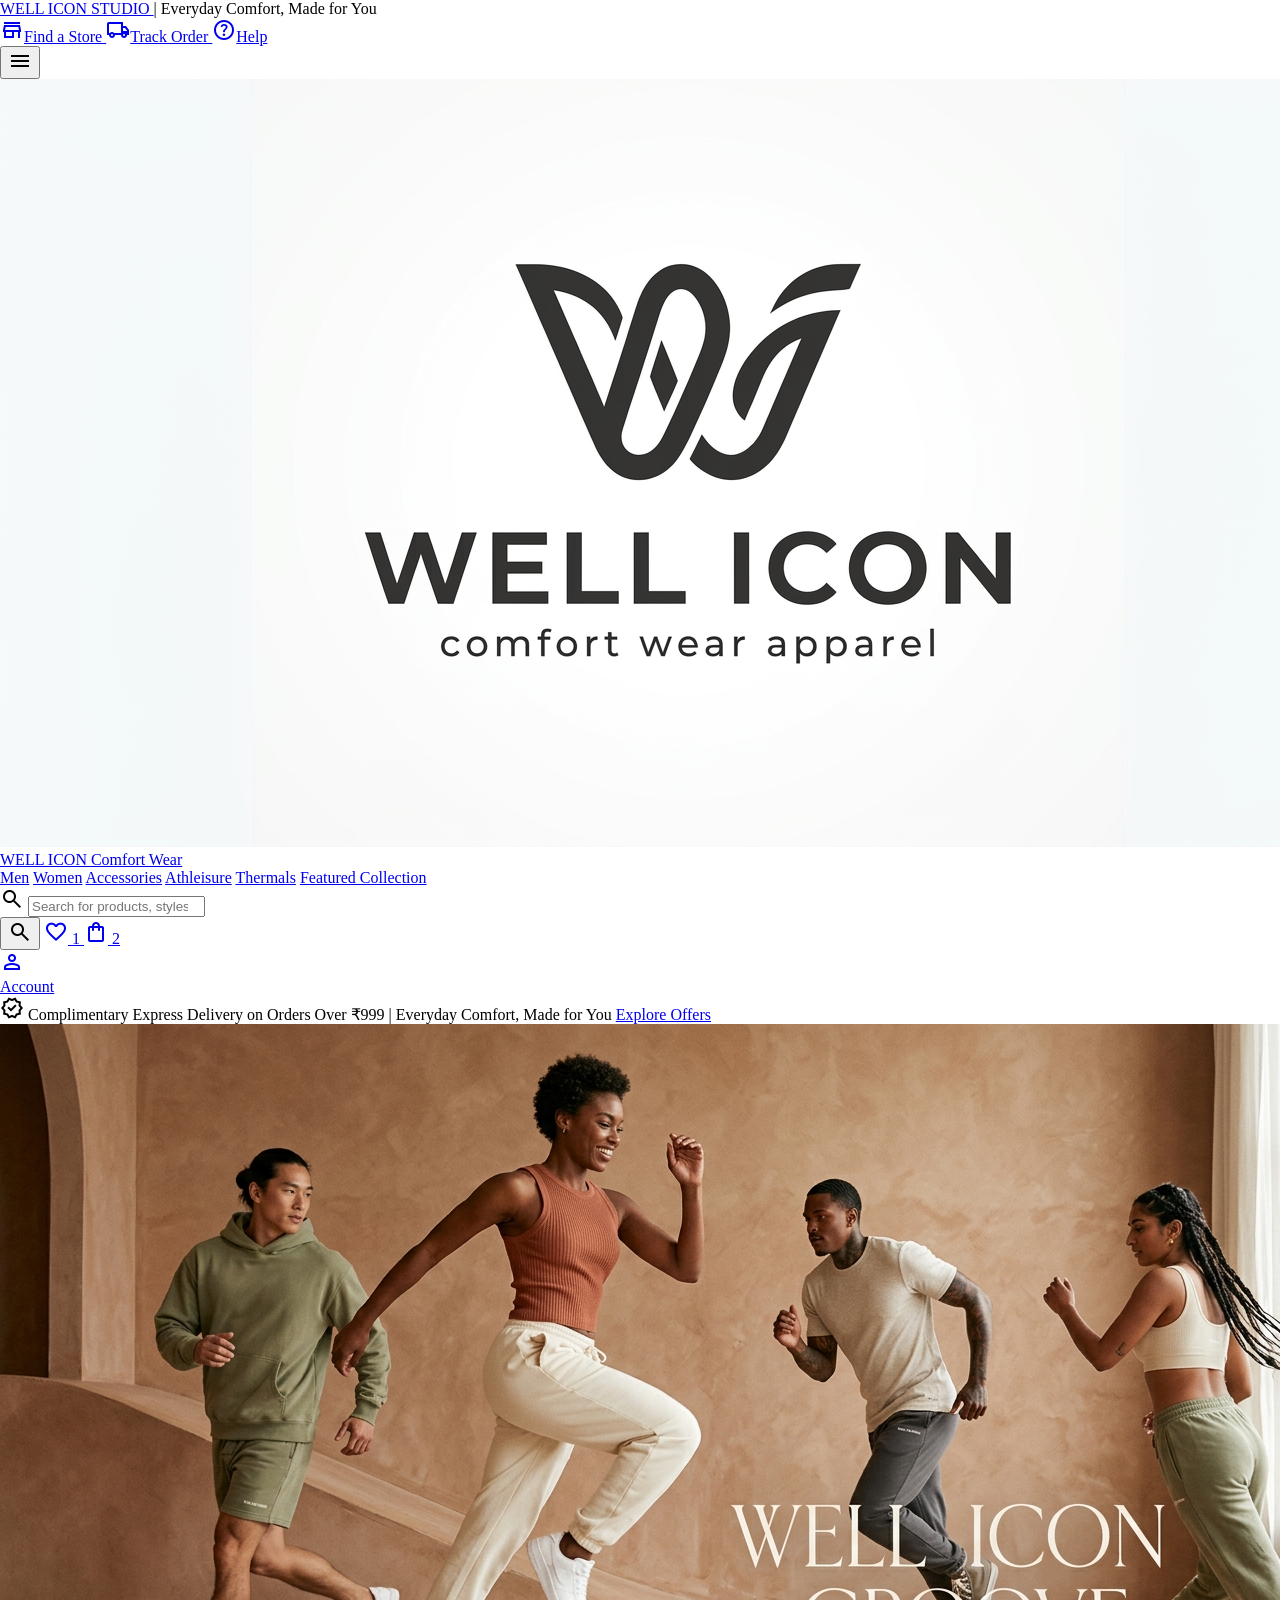
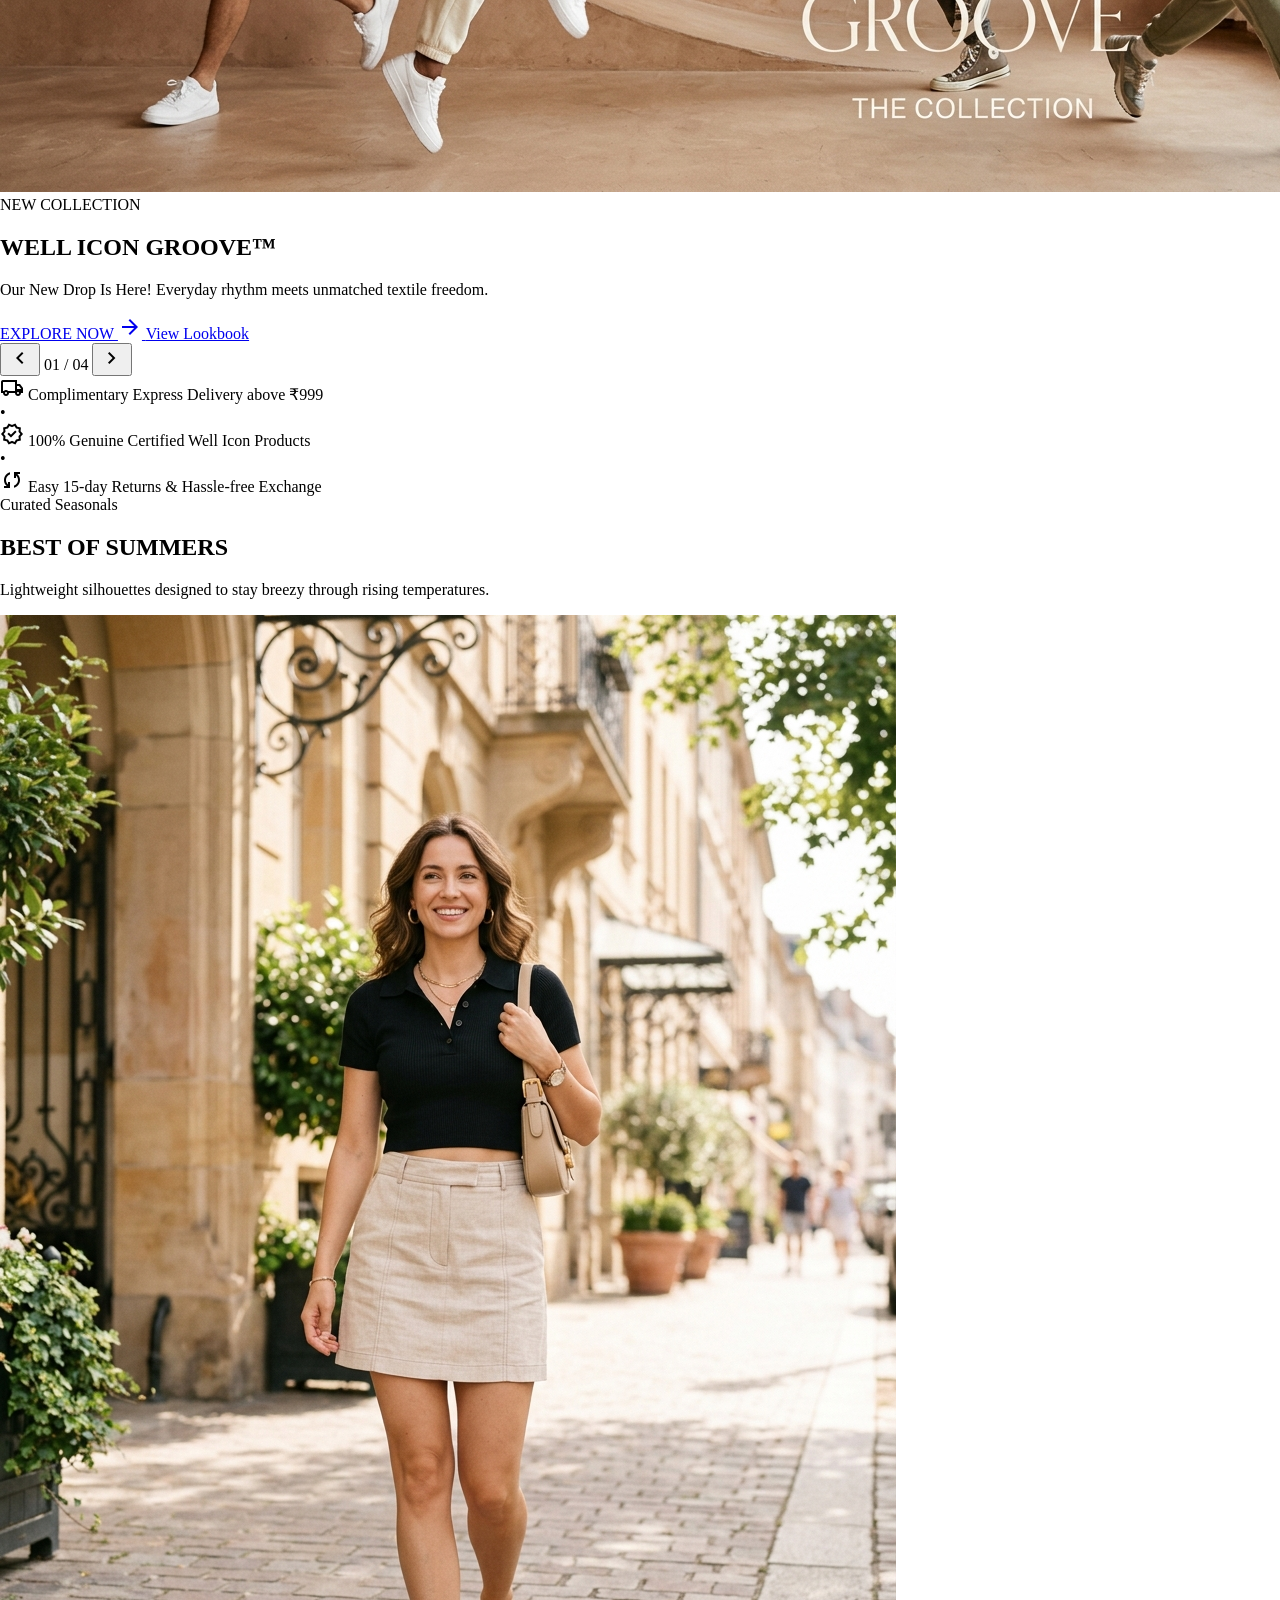
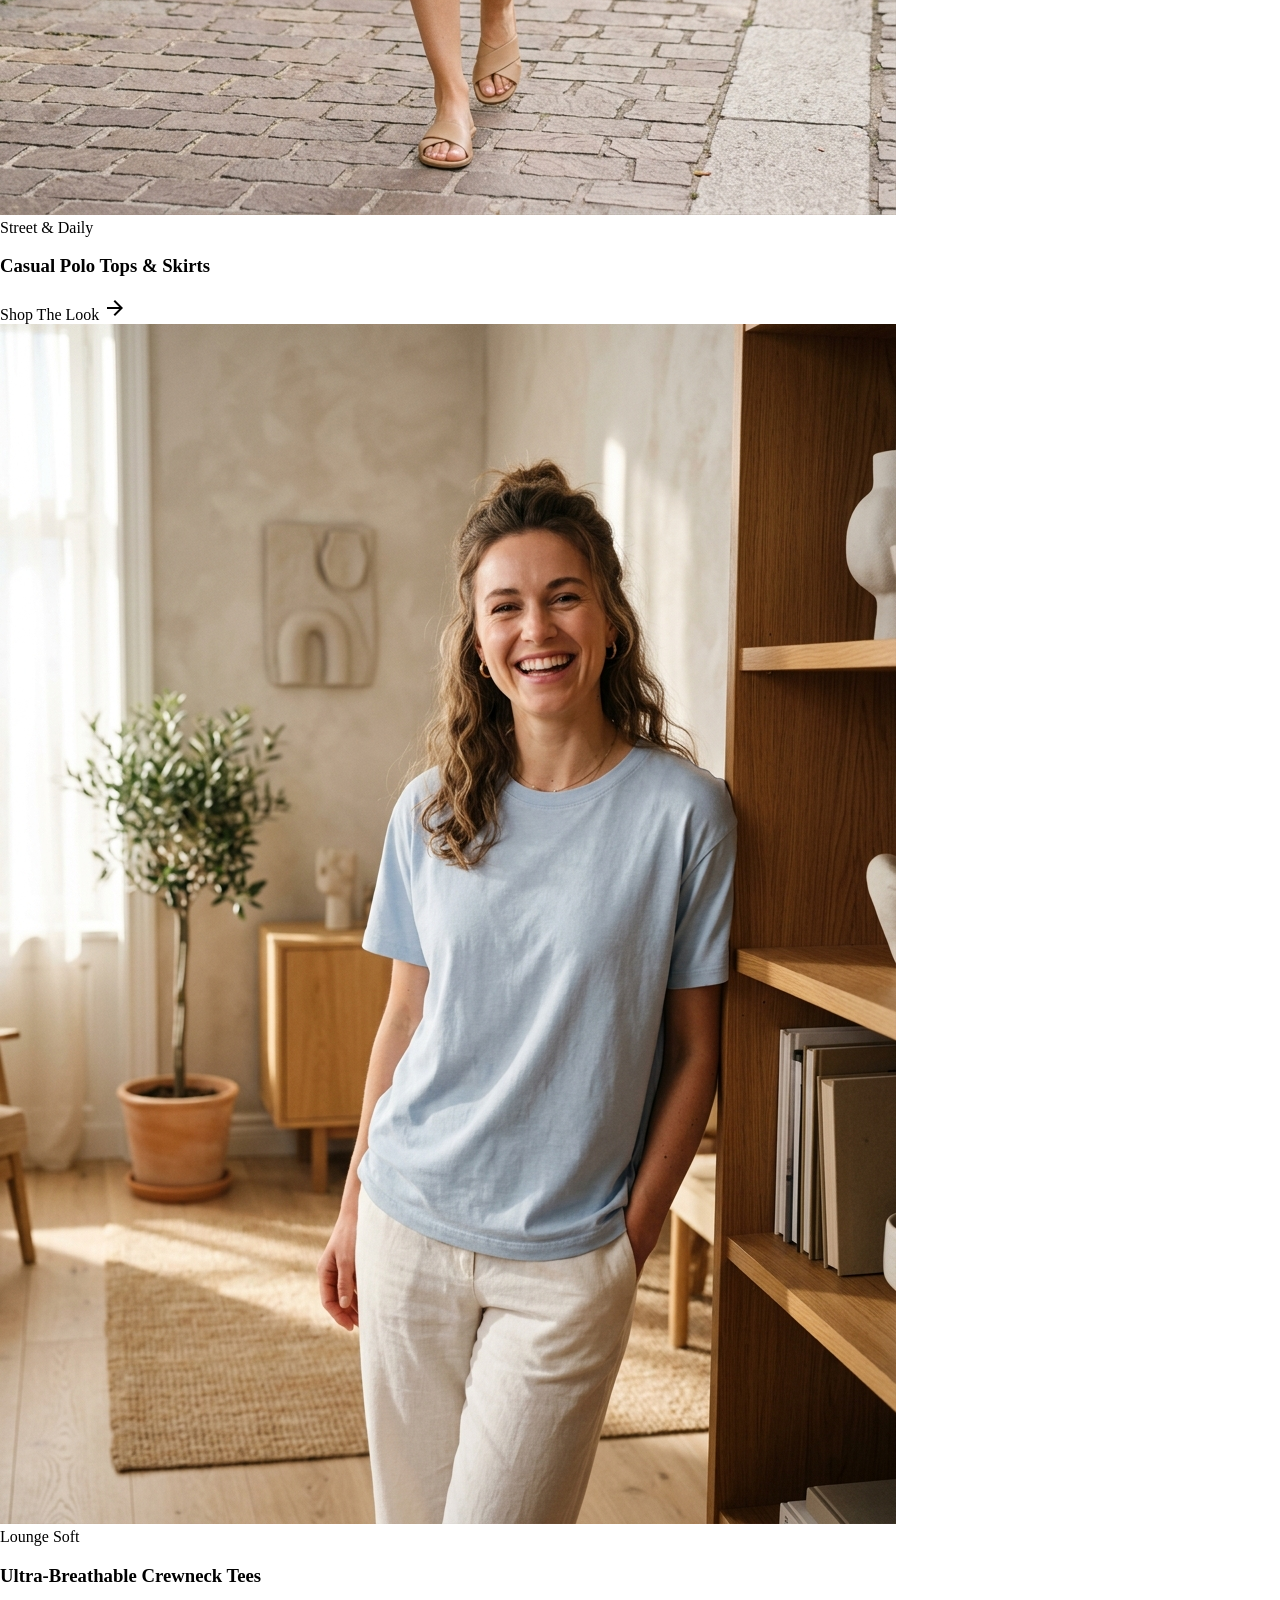
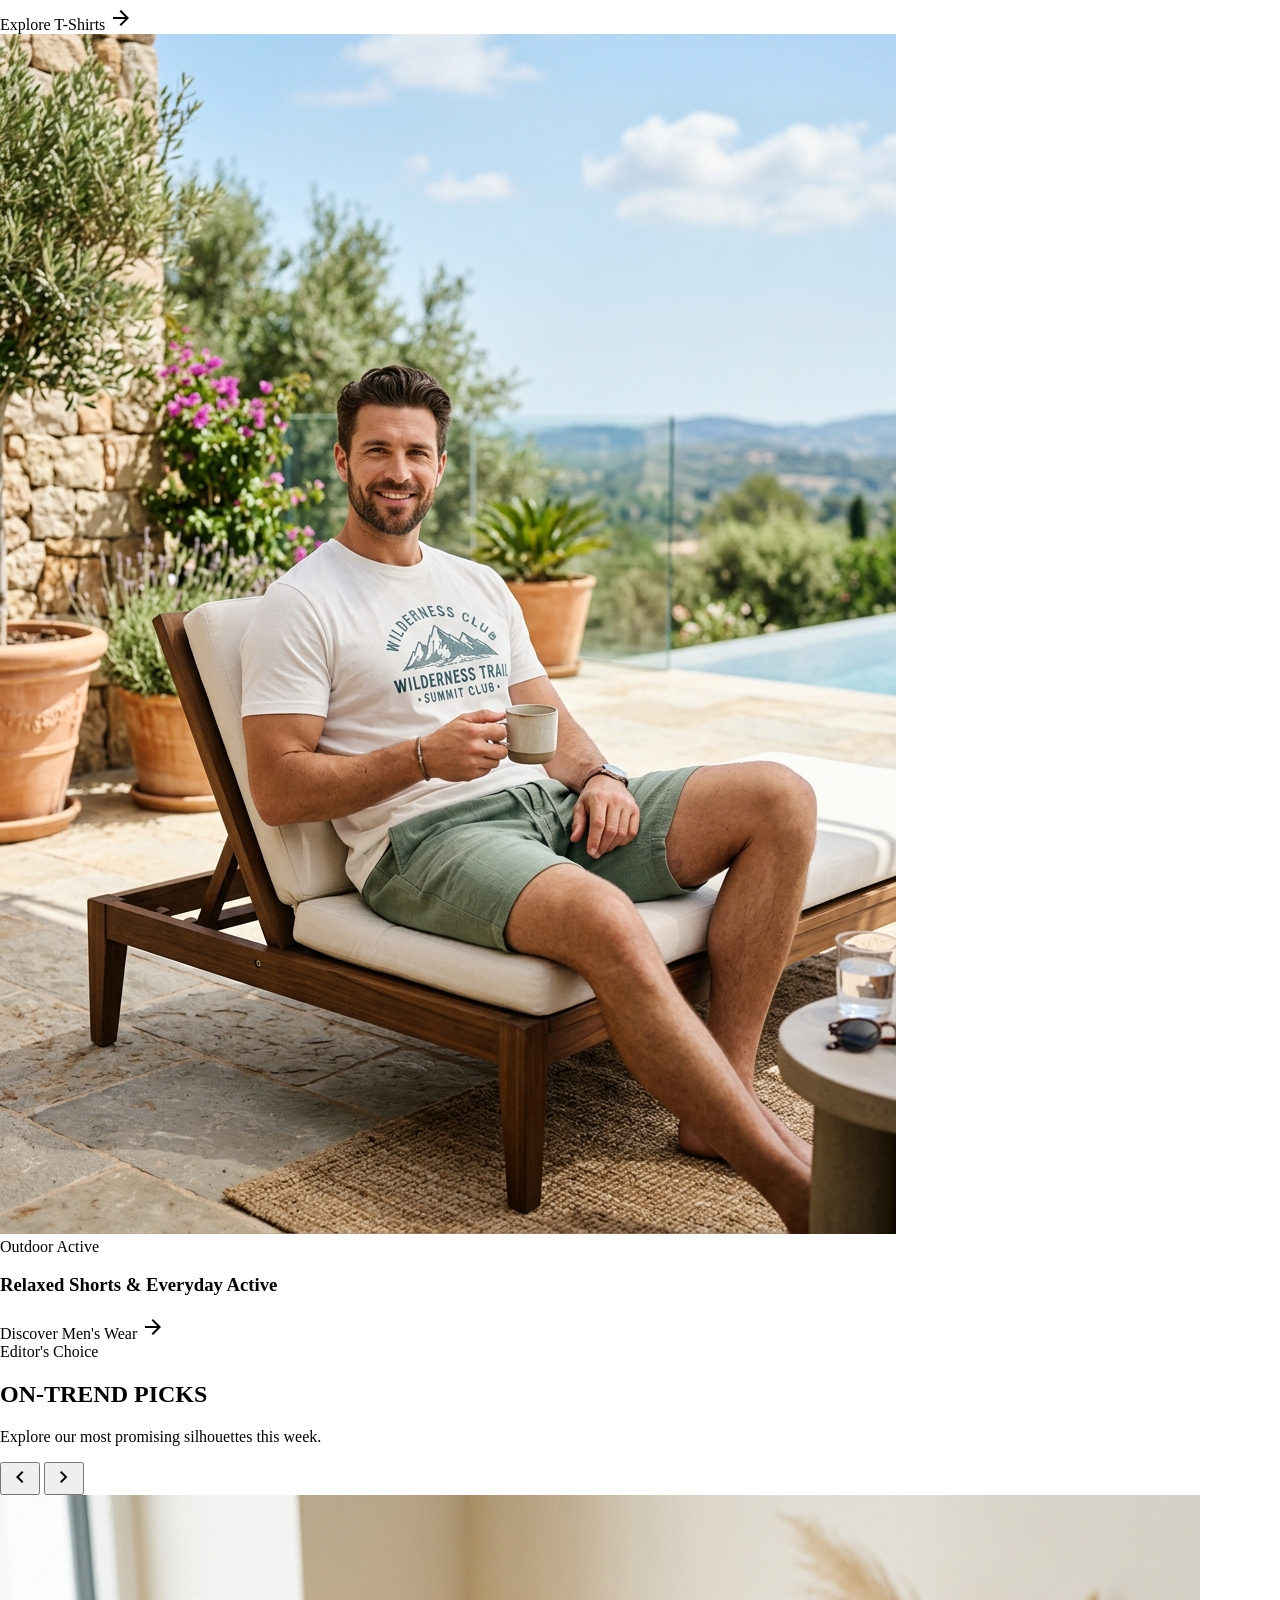
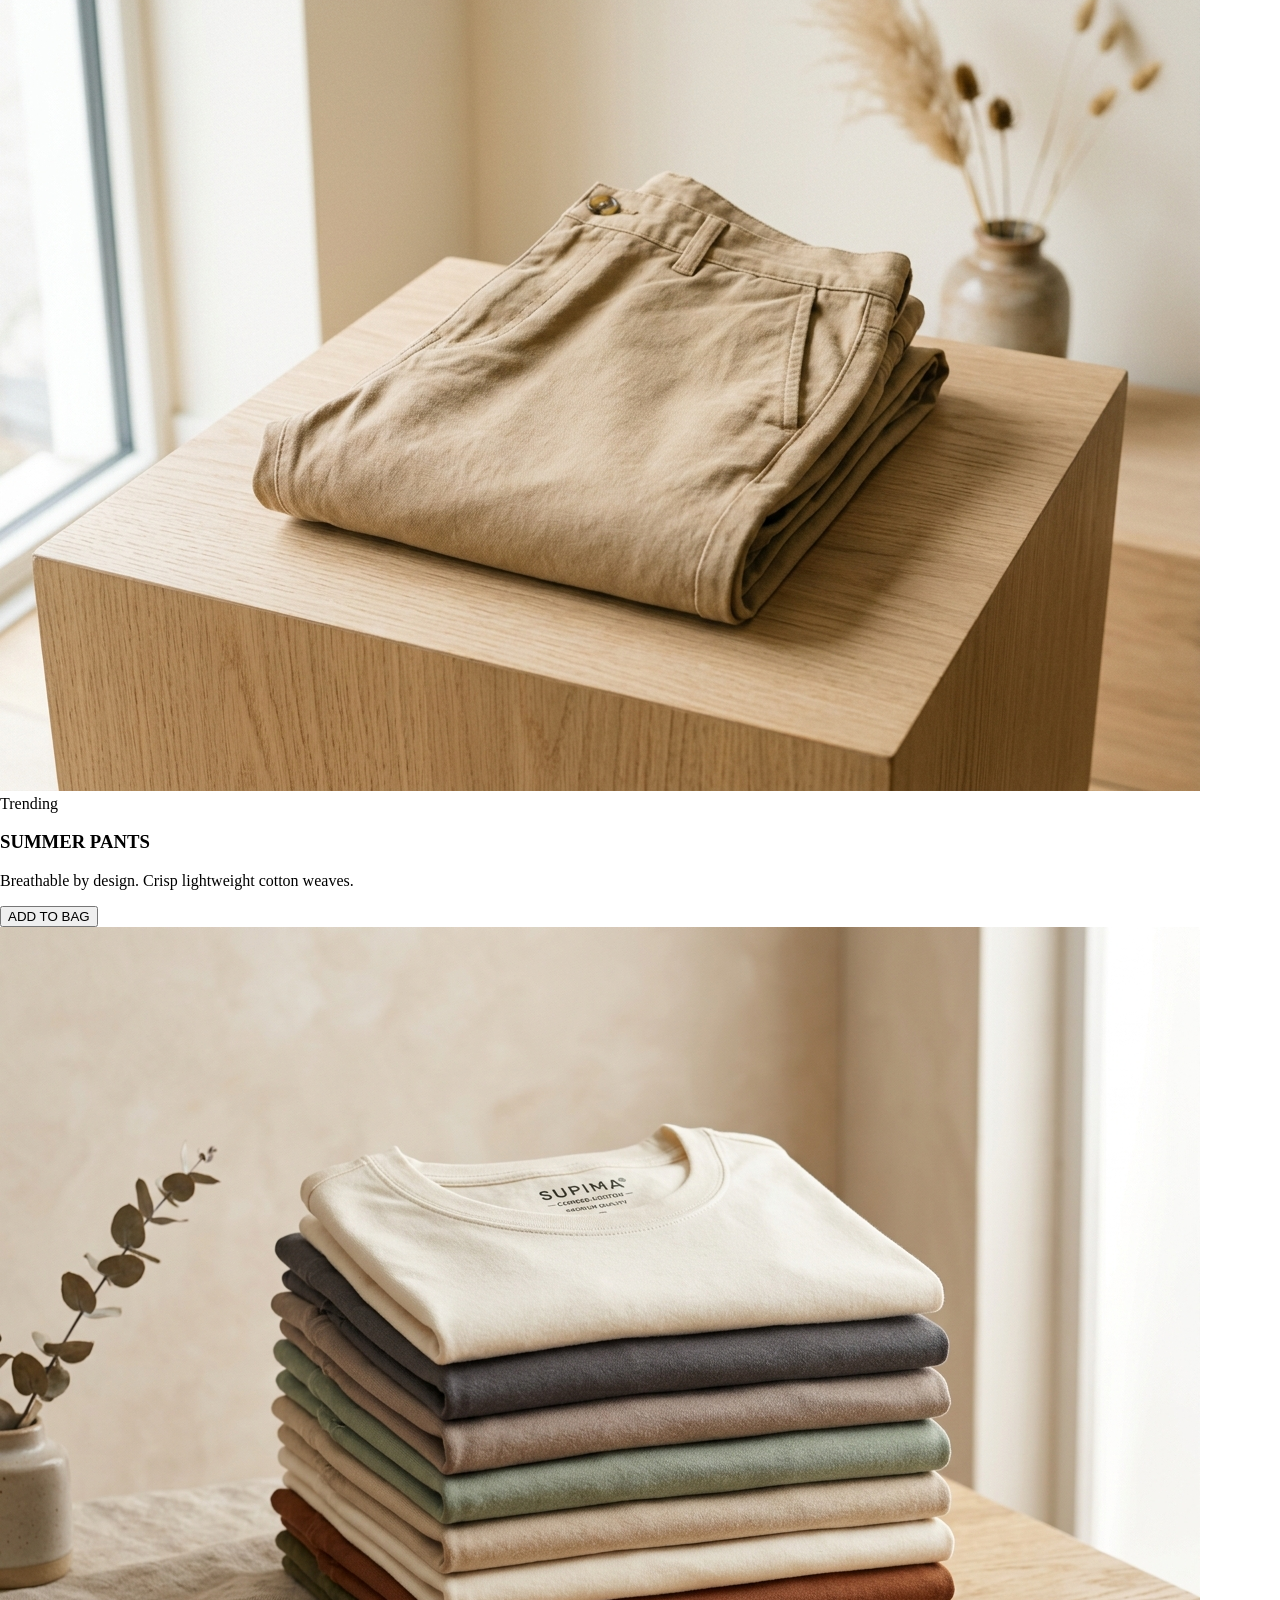
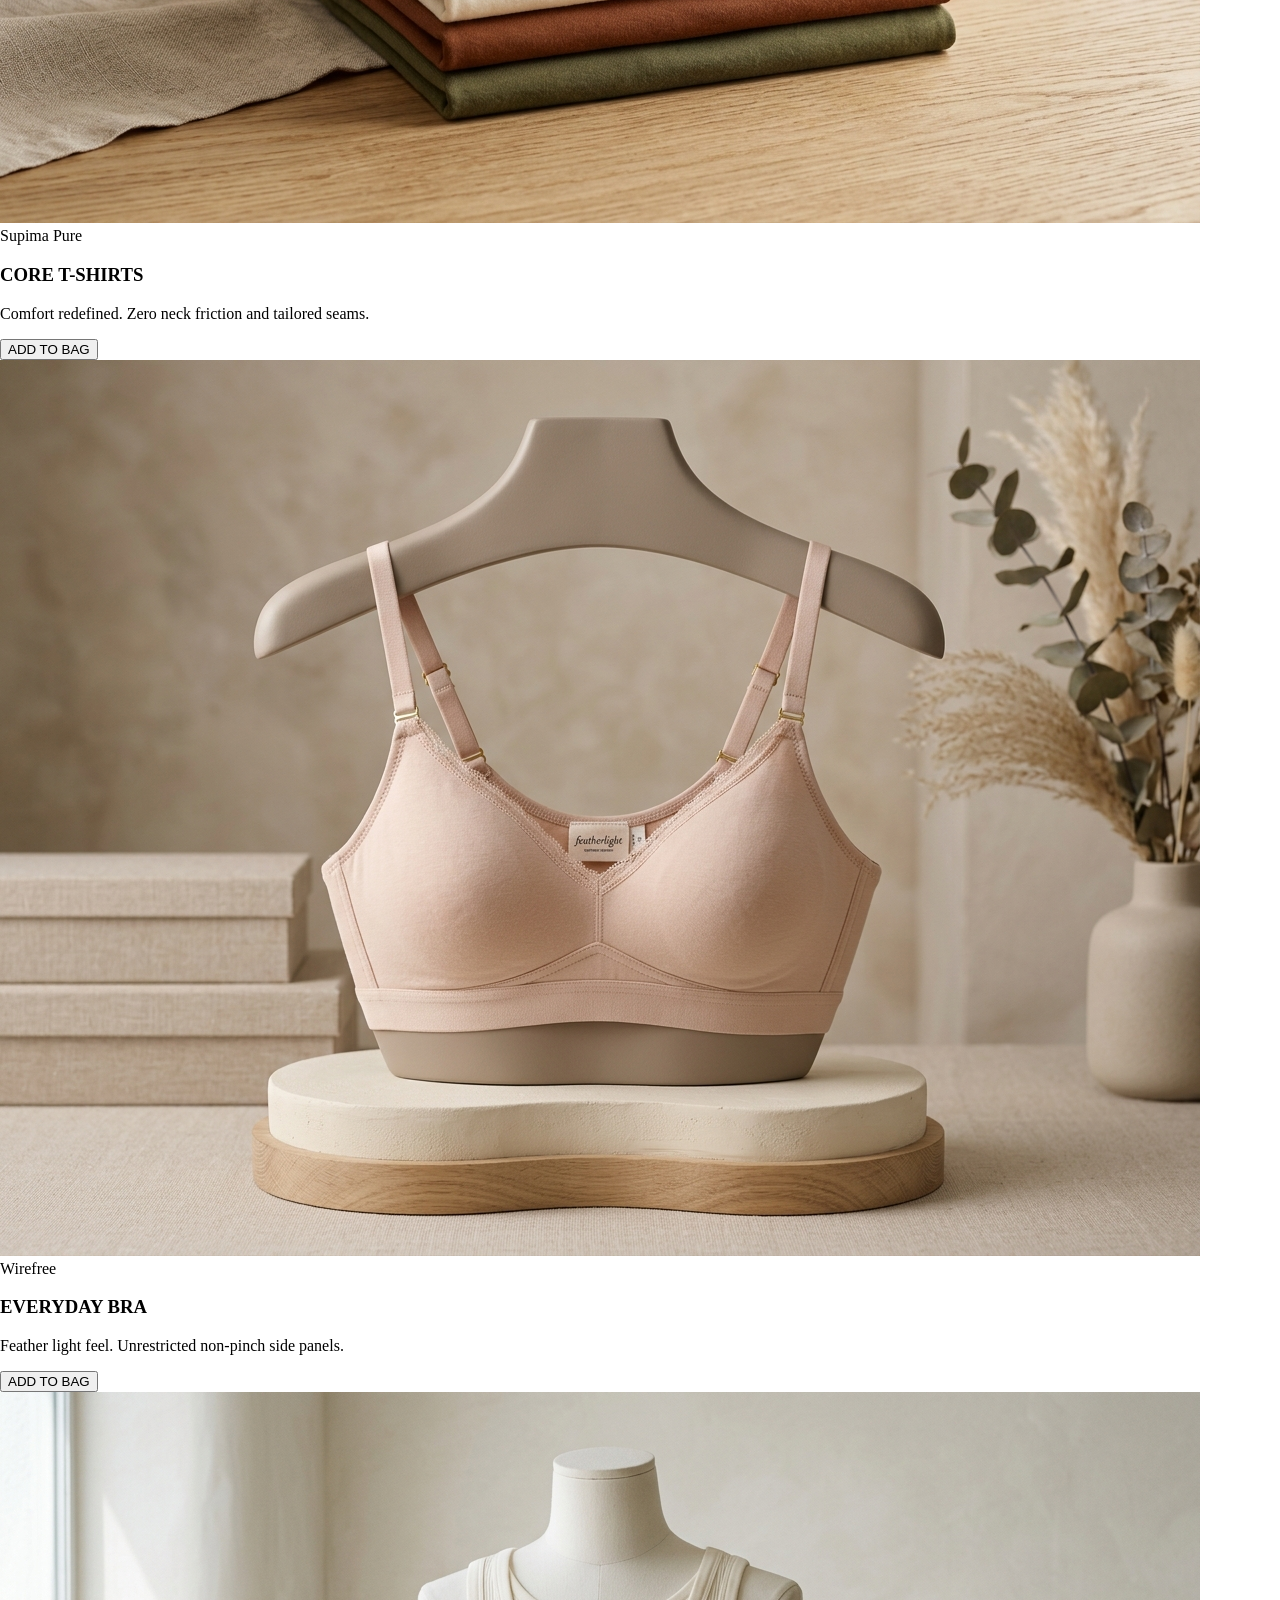
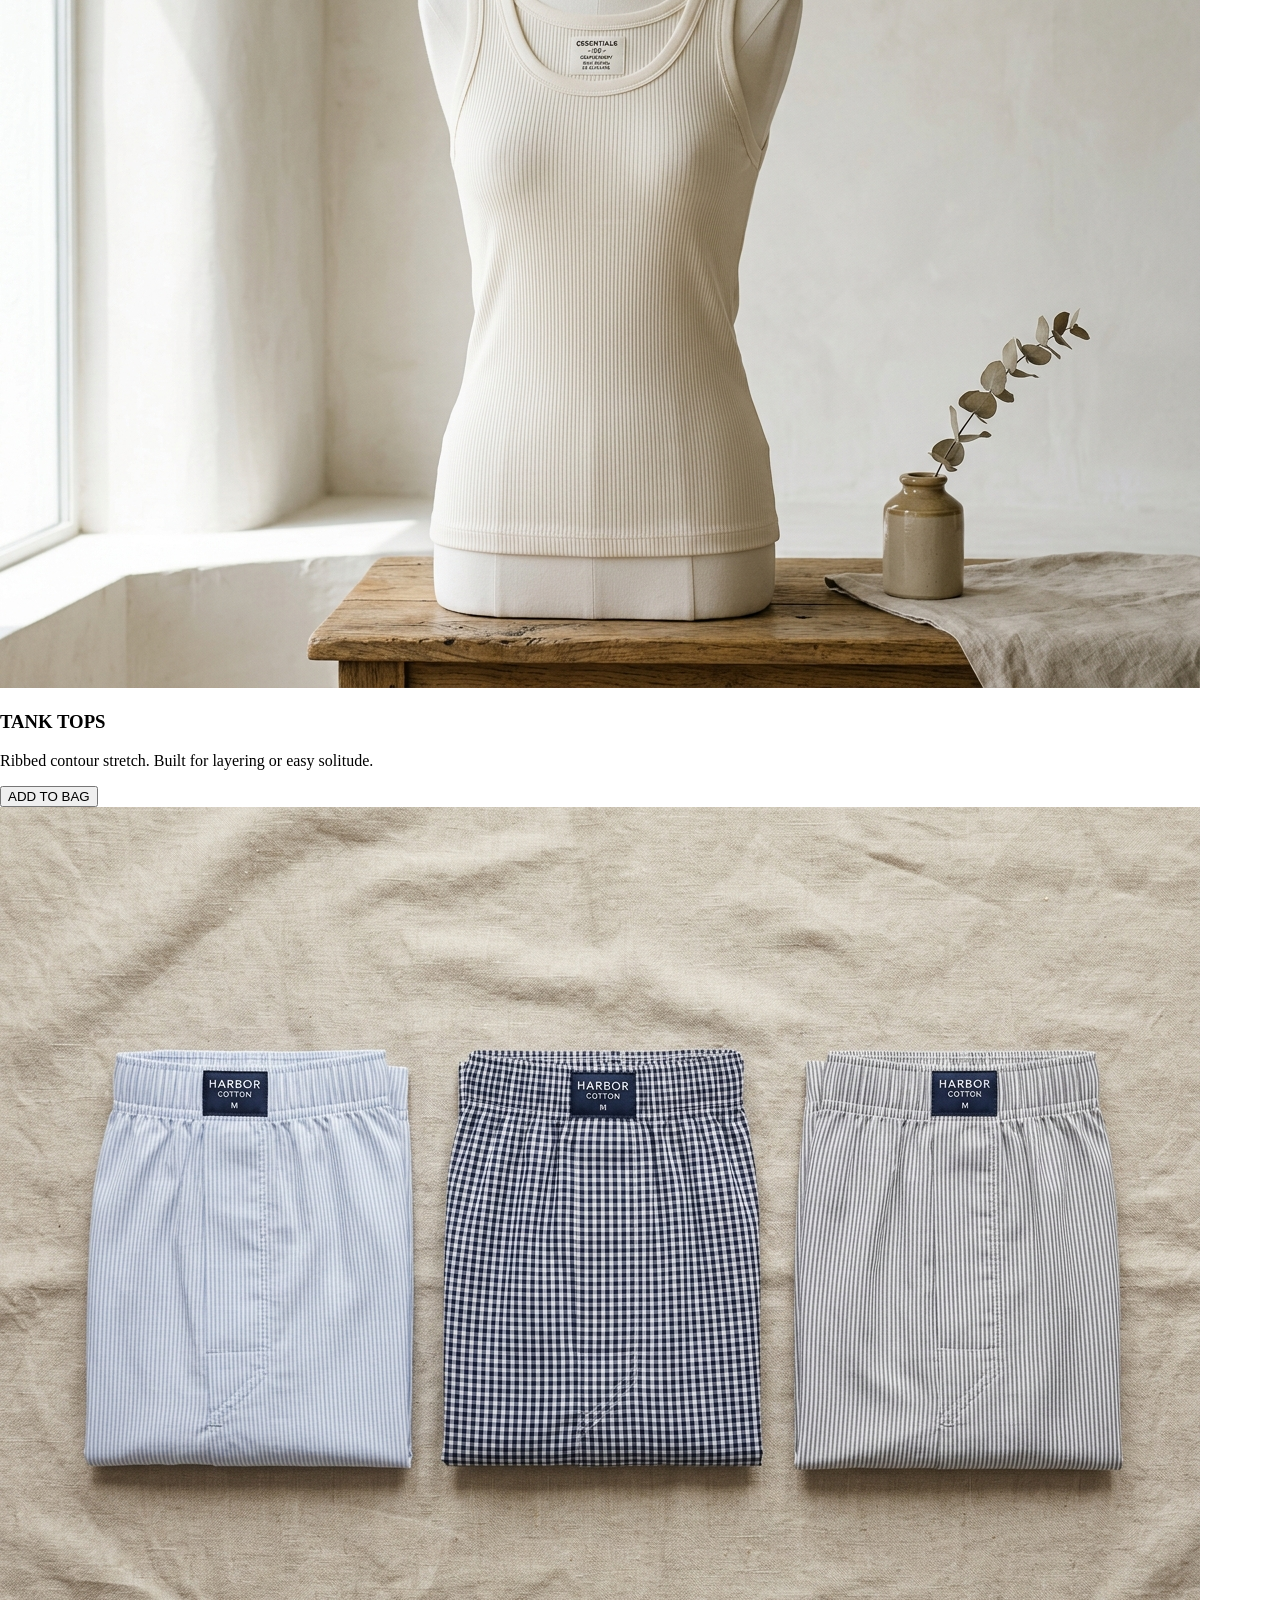
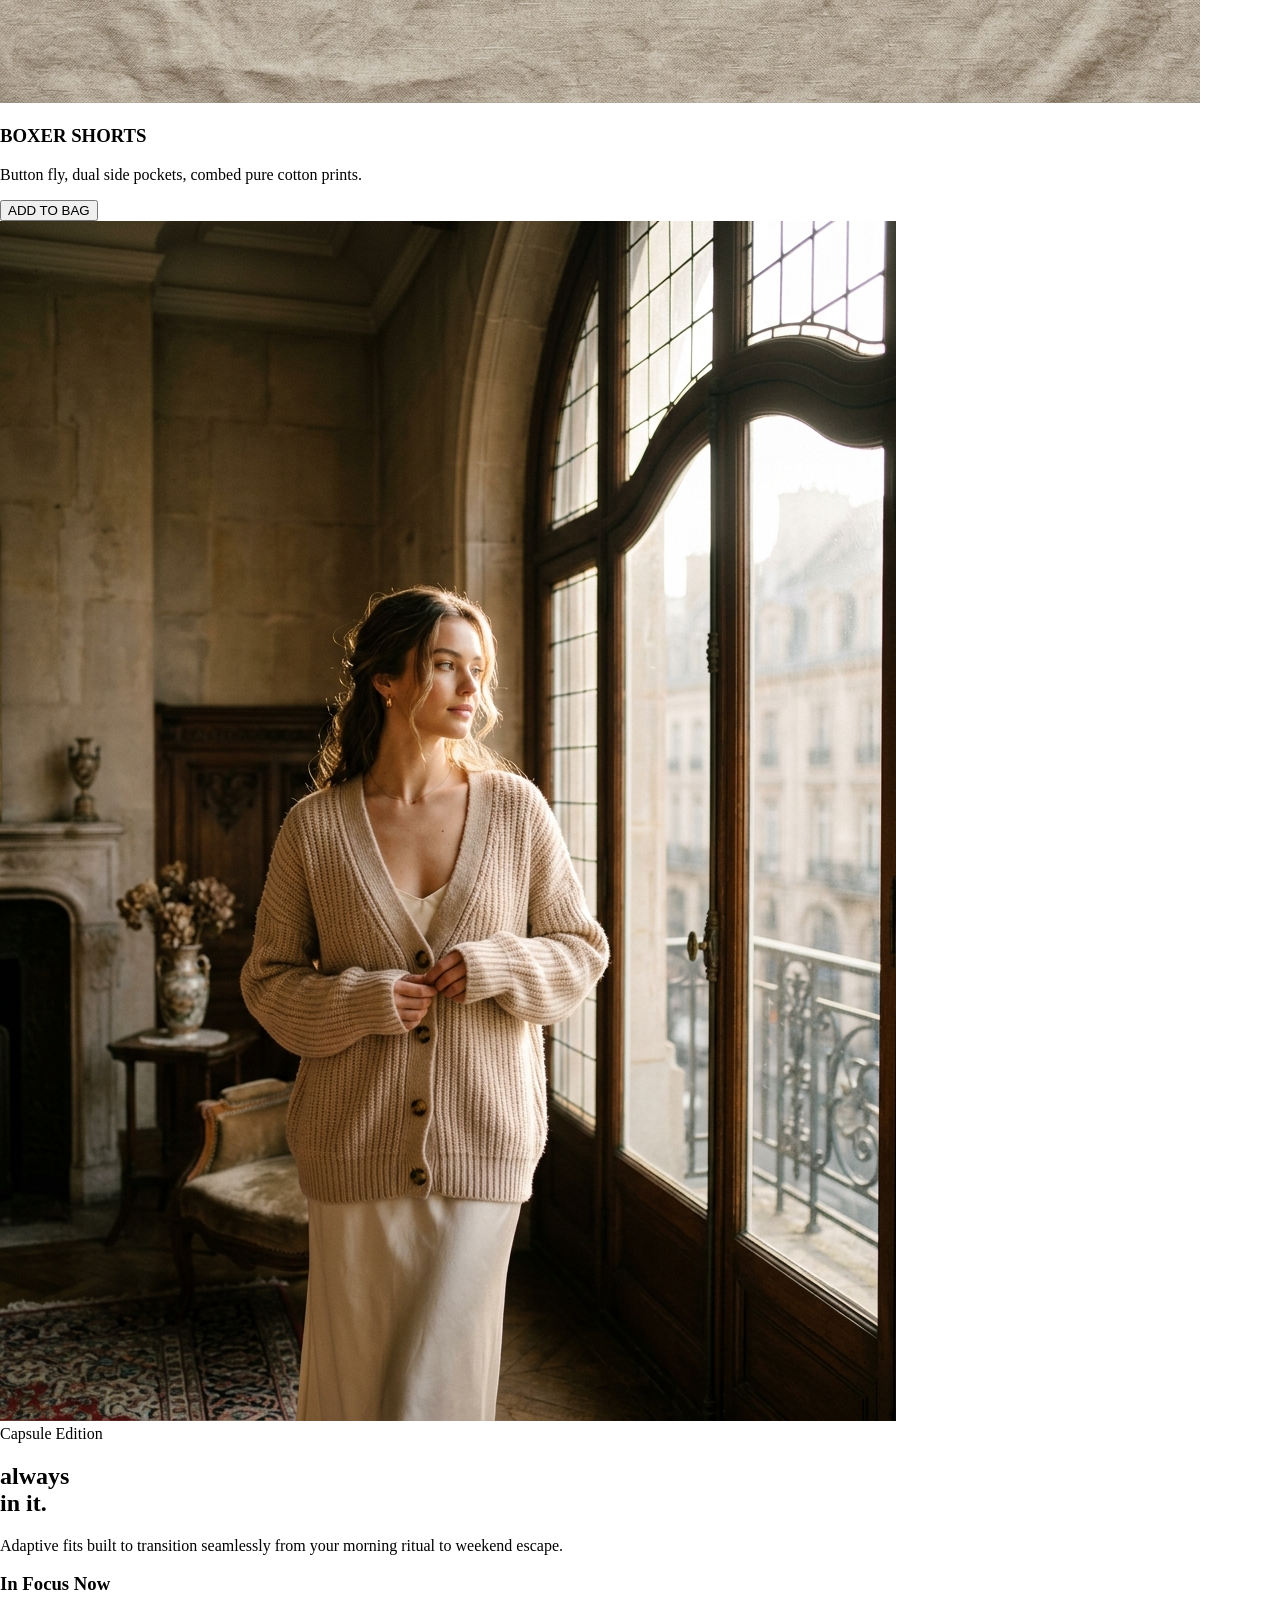
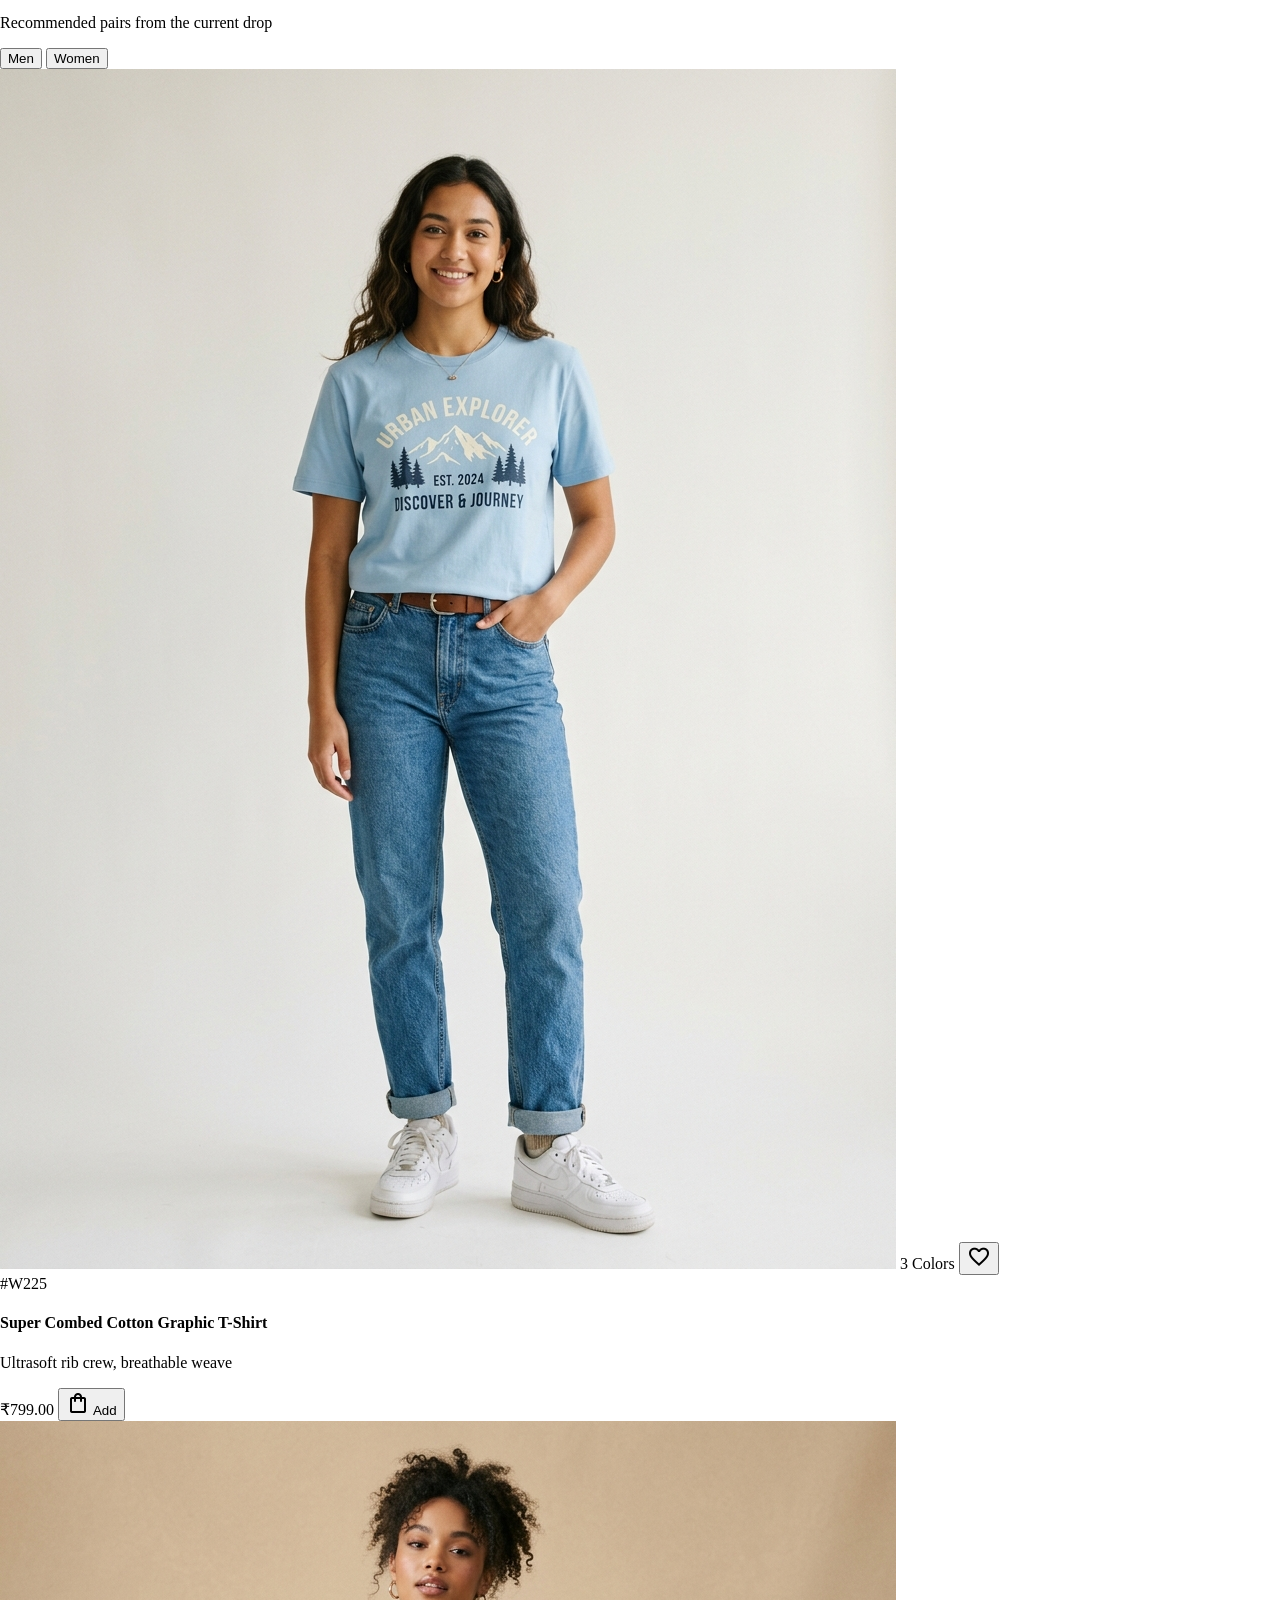
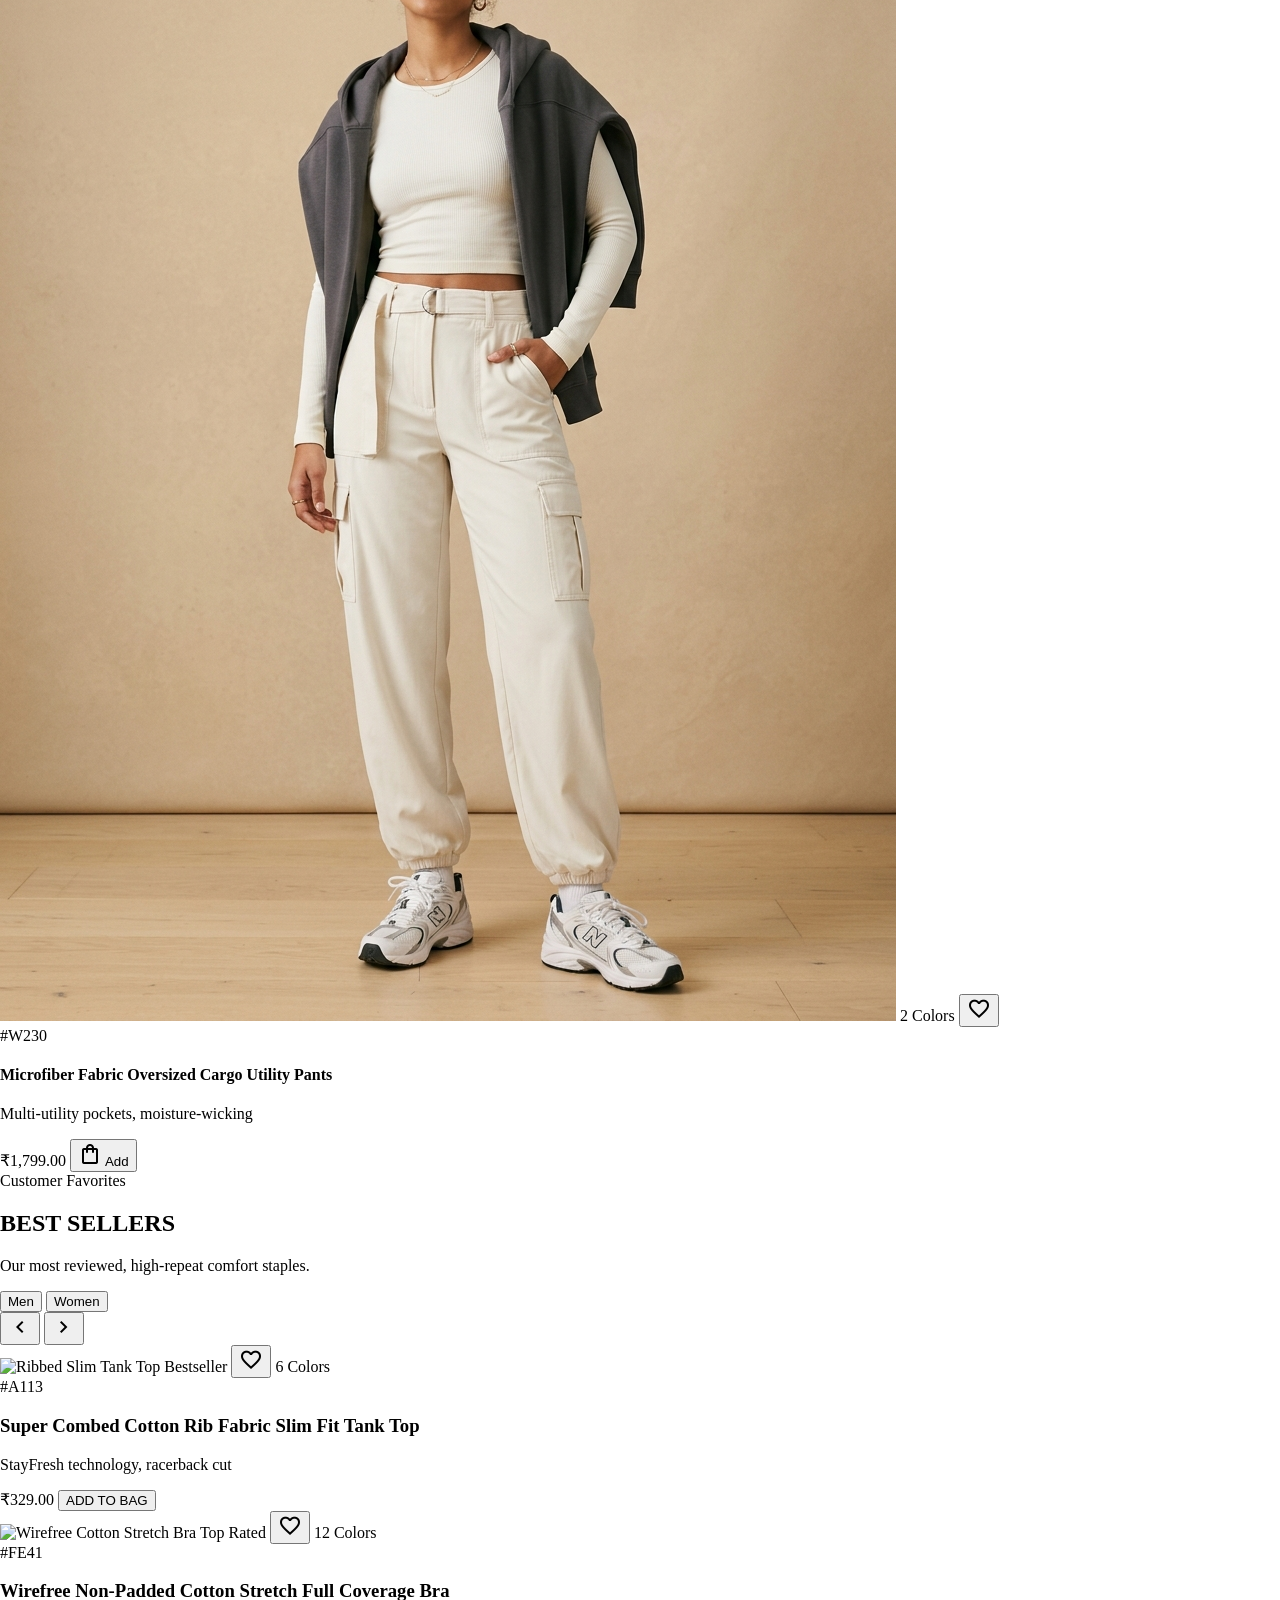
==== commit f0804866: "Collection Section responsive Men , women and other section responsive and navigated correctly throu" ====
--- a/index.html
+++ b/index.html
@@ -172,12 +172,12 @@
         </a>
       </div>
       <nav class="hidden xl:flex items-center gap-space-xs font-label-lg text-label-lg" data-active-classes="bg-primary-container text-on-primary font-label-lg rounded-full px-space-md py-space-xs">
-        <a class="px-3 py-1.5 text-on-surface-variant hover:text-on-surface transition-colors rounded-full" data-path="men" href="#">Men</a>
-        <a class="px-3 py-1.5 text-on-surface-variant hover:text-on-surface transition-colors rounded-full" data-path="women" href="#">Women</a>
-        <a class="px-3 py-1.5 text-on-surface-variant hover:text-on-surface transition-colors rounded-full" data-path="juniors" href="#">Juniors</a>
-        <a class="px-3 py-1.5 text-on-surface-variant hover:text-on-surface transition-colors rounded-full" data-path="athleisure" href="#">Athleisure</a>
-        <a class="px-3 py-1.5 text-on-surface-variant hover:text-on-surface transition-colors rounded-full" data-path="thermals" href="#">Thermals</a>
-        <a class="px-3 py-1.5 text-on-surface-variant hover:text-on-surface transition-colors rounded-full" data-path="150th-special" href="#">Featured Collection</a>
+        <a class="px-3 py-1.5 text-on-surface-variant hover:text-on-surface transition-colors rounded-full" data-path="men" href="men.html">Men</a>
+        <a class="px-3 py-1.5 text-on-surface-variant hover:text-on-surface transition-colors rounded-full" data-path="women" href="women.html">Women</a>
+        <a class="px-3 py-1.5 text-on-surface-variant hover:text-on-surface transition-colors rounded-full" data-path="accessories" href="accessories.html">Accessories</a>
+        <a class="px-3 py-1.5 text-on-surface-variant hover:text-on-surface transition-colors rounded-full" data-path="athleisure" href="men.html">Athleisure</a>
+        <a class="px-3 py-1.5 text-on-surface-variant hover:text-on-surface transition-colors rounded-full" data-path="thermals" href="women.html">Thermals</a>
+        <a class="px-3 py-1.5 bg-primary text-on-primary font-bold rounded-full" data-path="150th-special" href="index.html">Featured Collection</a>
       </nav>
       <div class="flex-1 max-w-md hidden md:block mx-space-sm">
         <div class="relative flex items-center w-full">
@@ -644,18 +644,18 @@
       <section class="w-full max-w-[1440px] mx-auto px-margin md:px-margin-tablet lg:px-margin-desktop my-space-xl">
         <div class="relative w-full rounded-lg overflow-hidden bg-primary-container text-on-primary shadow-md">
           <div class="relative aspect-[21/9] sm:aspect-[24/9] md:aspect-[3/1] w-full">
-            <img alt="1876 - 2026 Well Icon 150th Anniversary — Crafting Comfort Heritage" class="w-full h-full object-cover mix-blend-luminosity opacity-90" src="https://images.unsplash.com/photo-1606744824163-985d376605aa?auto=format&fit=crop&w=1600&q=80"/>
+            <img alt="2026 Well Icon Crafting Comfort Heritage" class="w-full h-full object-cover mix-blend-luminosity opacity-90" src="https://images.unsplash.com/photo-1606744824163-985d376605aa?auto=format&fit=crop&w=1600&q=80"/>
             <div class="absolute inset-0 bg-gradient-to-r from-primary via-primary/75 to-transparent flex items-center p-space-lg md:p-space-xl">
               <div class="max-w-xl space-y-3">
                 <div class="inline-flex items-center gap-2 px-3 py-1 rounded-full bg-surface-canvas/15 text-tertiary-fixed font-label-xs text-label-xs font-bold tracking-widest uppercase">
                   <span class="material-symbols-outlined text-[14px]">military_tech</span>
-                  1876 — 2026 Milestone
+                  2026 Milestone
                 </div>
                 <h2 class="font-headline-lg text-headline-lg md:text-display-hero font-extrabold tracking-tight text-on-primary">
-                  150 YEARS OF CRAFTING COMFORT
+                  1 YEARS OF CRAFTING COMFORT
                 </h2>
                 <p class="font-body-md text-body-md text-surface-container-low max-w-md">
-                  From the original Y-Front invention in 1934 to NASA Apollo spacesuits, explore a century and a half of revolutionary textile engineering.
+                  Curating Comfort Every Minute Every Moment.
                 </p>
                 <div class="pt-2">
                   <a class="inline-flex items-center gap-2 px-6 py-2.5 rounded-full bg-surface-canvas text-primary font-label-md text-label-md font-bold hover:bg-surface-subtle transition-all active:scale-95" href="#">
@@ -1062,6 +1062,58 @@
     </div>
   </footer>
 
+  <!-- HIGH-DEFINITION ZOOM VIEW MODAL -->
+  <div id="zoom-modal" class="fixed inset-0 z-50 hidden flex items-center justify-center p-4">
+    <div id="zoom-modal-backdrop" class="fixed inset-0 bg-primary/70 backdrop-blur-md"></div>
+    <div class="relative bg-surface-canvas rounded-2xl shadow-2xl overflow-hidden max-w-4xl w-full max-h-[90vh] flex flex-col md:flex-row z-10 modal-pop-in">
+      <button id="close-zoom-modal-btn" aria-label="Close Zoom View" class="absolute top-4 right-4 z-20 w-10 h-10 rounded-full bg-surface-canvas/80 backdrop-blur flex items-center justify-center text-primary hover:bg-primary hover:text-on-primary transition-colors shadow-md">
+        <span class="material-symbols-outlined text-[24px]">close</span>
+      </button>
+
+      <!-- Interactive Lens Image View -->
+      <div class="w-full md:w-1/2 aspect-[3/4] bg-surface-subtle overflow-hidden relative group">
+        <img id="zoom-modal-img" src="" alt="Zoomed Product View" class="w-full h-full object-cover transition-transform duration-300" />
+        <div class="absolute bottom-3 left-3 bg-primary/80 backdrop-blur text-on-primary font-label-xs text-label-xs px-3 py-1 rounded-full flex items-center gap-1">
+          <span class="material-symbols-outlined text-[14px]">search</span> Hover mouse to magnify detail
+        </div>
+      </div>
+
+      <!-- Product Details & Actions -->
+      <div class="w-full md:w-1/2 p-6 md:p-8 flex flex-col justify-between overflow-y-auto bg-surface-canvas">
+        <div class="space-y-4">
+          <span id="zoom-modal-tag" class="px-3 py-1 rounded-full bg-badge-fresh text-on-primary font-label-xs text-label-xs font-bold uppercase tracking-wider inline-block">Featured Item</span>
+          <h2 id="zoom-modal-title" class="font-headline-md text-headline-md font-bold text-primary">Well Icon Apparel</h2>
+          <div class="flex items-center gap-3">
+            <span id="zoom-modal-price" class="font-display-hero text-headline-lg font-bold text-primary">₹699.00</span>
+            <span class="px-2.5 py-0.5 rounded bg-surface-subtle text-secondary font-label-xs text-label-xs font-bold">Inclusive of all taxes</span>
+          </div>
+          <p id="zoom-modal-desc" class="font-body-md text-body-md text-on-surface-variant leading-relaxed">
+            Super combed pure cotton fabric crafted for maximum breathability, skin soft texture, and flexible contour.
+          </p>
+
+          <!-- Size Selector -->
+          <div class="pt-2">
+            <label class="font-label-md text-label-md font-bold text-primary block mb-2">Select Size:</label>
+            <div class="flex items-center gap-2">
+              <button class="w-10 h-10 rounded-full border border-border-hairline font-label-md font-bold text-on-surface-variant hover:border-primary hover:text-primary transition-all">S</button>
+              <button class="w-10 h-10 rounded-full border-2 border-primary bg-primary text-on-primary font-label-md font-bold">M</button>
+              <button class="w-10 h-10 rounded-full border border-border-hairline font-label-md font-bold text-on-surface-variant hover:border-primary hover:text-primary transition-all">L</button>
+              <button class="w-10 h-10 rounded-full border border-border-hairline font-label-md font-bold text-on-surface-variant hover:border-primary hover:text-primary transition-all">XL</button>
+            </div>
+          </div>
+        </div>
+
+        <div class="pt-6 space-y-3">
+          <button id="zoom-modal-add-bag" class="w-full py-3.5 rounded-full bg-primary text-on-primary font-label-lg font-bold hover:bg-primary-container transition-all active:scale-95 shadow-md flex items-center justify-center gap-2">
+            <span class="material-symbols-outlined text-[20px]">shopping_bag</span>
+            ADD TO BAG
+          </button>
+          <p class="font-label-xs text-label-xs text-center text-secondary">Free Express Delivery &amp; Hassle-Free 15-Day Exchange</p>
+        </div>
+      </div>
+    </div>
+  </div>
+
   <!-- SHOPPING CART SLIDE-OVER DRAWER -->
   <div id="cart-drawer" class="fixed inset-0 z-50 hidden">
     <div id="cart-backdrop" class="fixed inset-0 bg-primary/40 backdrop-blur-xs opacity-0 drawer-backdrop"></div>
@@ -1123,12 +1175,10 @@
             </button>
           </div>
           <nav class="flex flex-col gap-3 font-label-lg text-label-lg">
-            <a class="px-4 py-2.5 rounded-lg hover:bg-surface-subtle text-primary font-bold" href="#">Men</a>
-            <a class="px-4 py-2.5 rounded-lg hover:bg-surface-subtle text-primary font-bold" href="#">Women</a>
-            <a class="px-4 py-2.5 rounded-lg hover:bg-surface-subtle text-primary font-bold" href="#">Juniors</a>
-            <a class="px-4 py-2.5 rounded-lg hover:bg-surface-subtle text-primary font-bold" href="#">Athleisure</a>
-            <a class="px-4 py-2.5 rounded-lg hover:bg-surface-subtle text-primary font-bold" href="#">Thermals</a>
-            <a class="px-4 py-2.5 rounded-lg hover:bg-surface-subtle text-primary font-bold text-badge-fresh" href="#">150th Heritage Capsule</a>
+            <a class="px-4 py-2.5 rounded-lg hover:bg-surface-subtle text-primary font-bold" href="men.html">Men</a>
+            <a class="px-4 py-2.5 rounded-lg hover:bg-surface-subtle text-primary font-bold" href="women.html">Women</a>
+            <a class="px-4 py-2.5 rounded-lg hover:bg-surface-subtle text-primary font-bold" href="accessories.html">Accessories</a>
+            <a class="px-4 py-2.5 rounded-lg hover:bg-surface-subtle text-primary font-bold text-badge-fresh" href="index.html">Featured Collection</a>
           </nav>
         </div>
         <div class="pt-6 border-t border-border-hairline space-y-3">
--- a/css/styles.css
+++ b/css/styles.css
@@ -69,10 +69,42 @@
   animation: toastIn 0.3s cubic-bezier(0.16, 1, 0.3, 1) forwards;
 }
 
-/* Drawer Transitions */
+/* Drawer & Modal Transitions */
 .drawer-backdrop {
   transition: opacity 0.3s ease-in-out;
 }
 .drawer-content {
   transition: transform 0.3s cubic-bezier(0.16, 1, 0.3, 1);
 }
+
+/* Image Zoom Lens Hover Effect */
+.image-zoom-container {
+  overflow: hidden;
+  position: relative;
+  cursor: zoom-in;
+}
+
+.image-zoom-target {
+  transition: transform 0.4s cubic-bezier(0.16, 1, 0.3, 1);
+  transform-origin: center center;
+}
+
+.image-zoom-container:hover .image-zoom-target {
+  transform: scale(1.25);
+}
+
+/* High-Definition Zoom Modal Backdrop */
+.modal-pop-in {
+  animation: modalPopIn 0.3s cubic-bezier(0.16, 1, 0.3, 1) forwards;
+}
+
+@keyframes modalPopIn {
+  from {
+    opacity: 0;
+    transform: scale(0.95);
+  }
+  to {
+    opacity: 1;
+    transform: scale(1);
+  }
+}
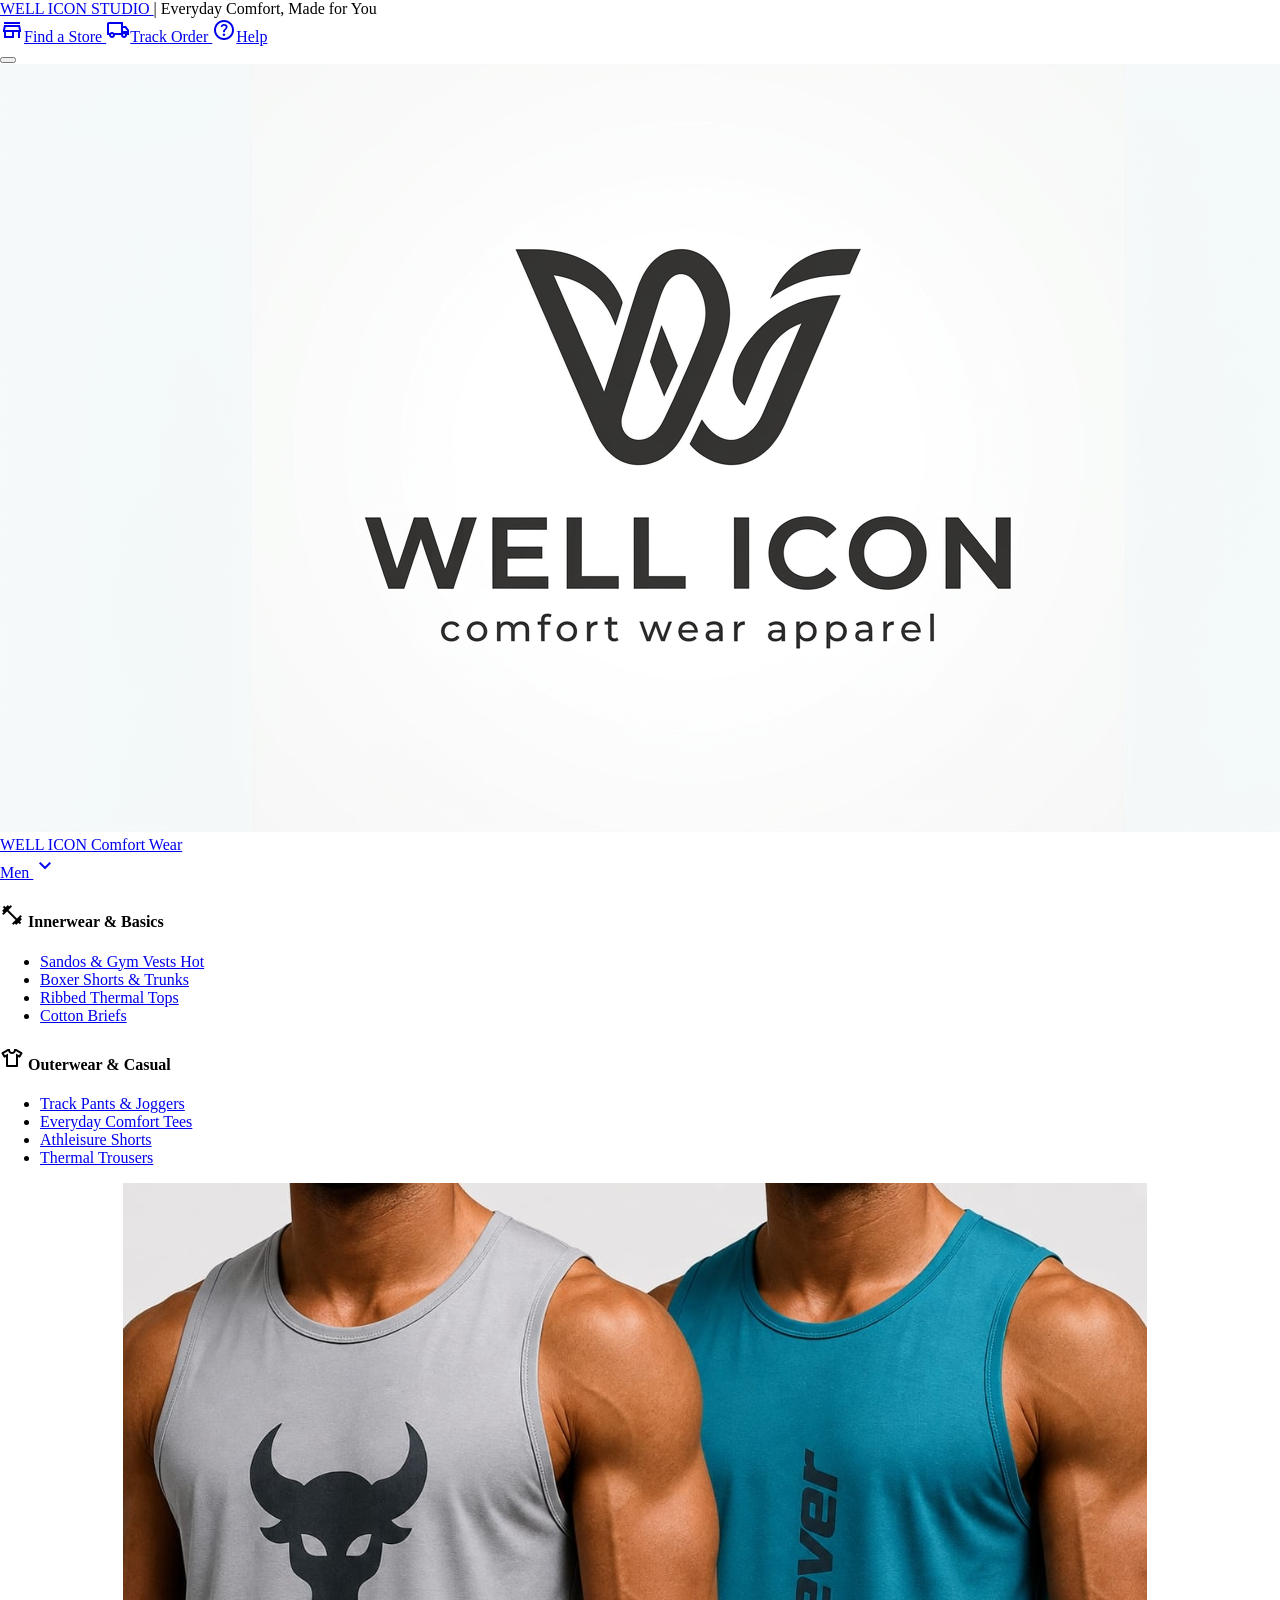
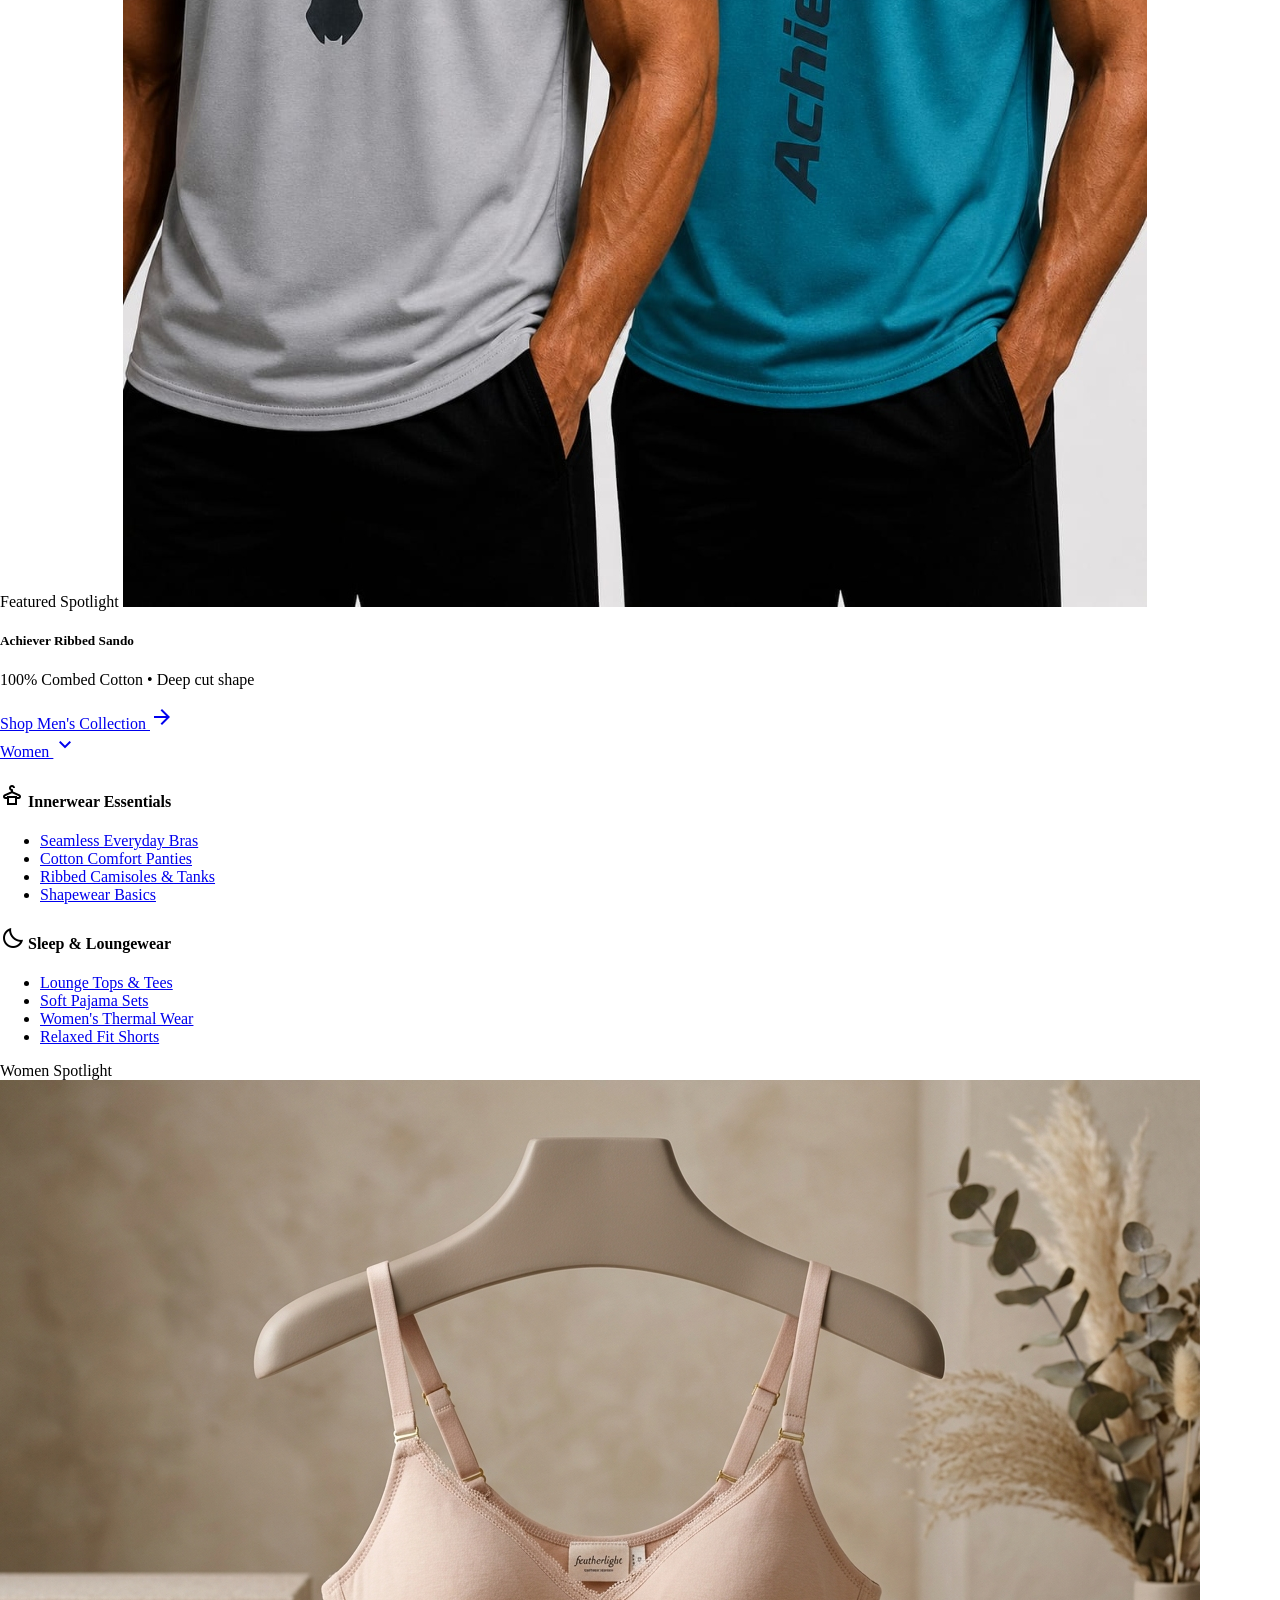
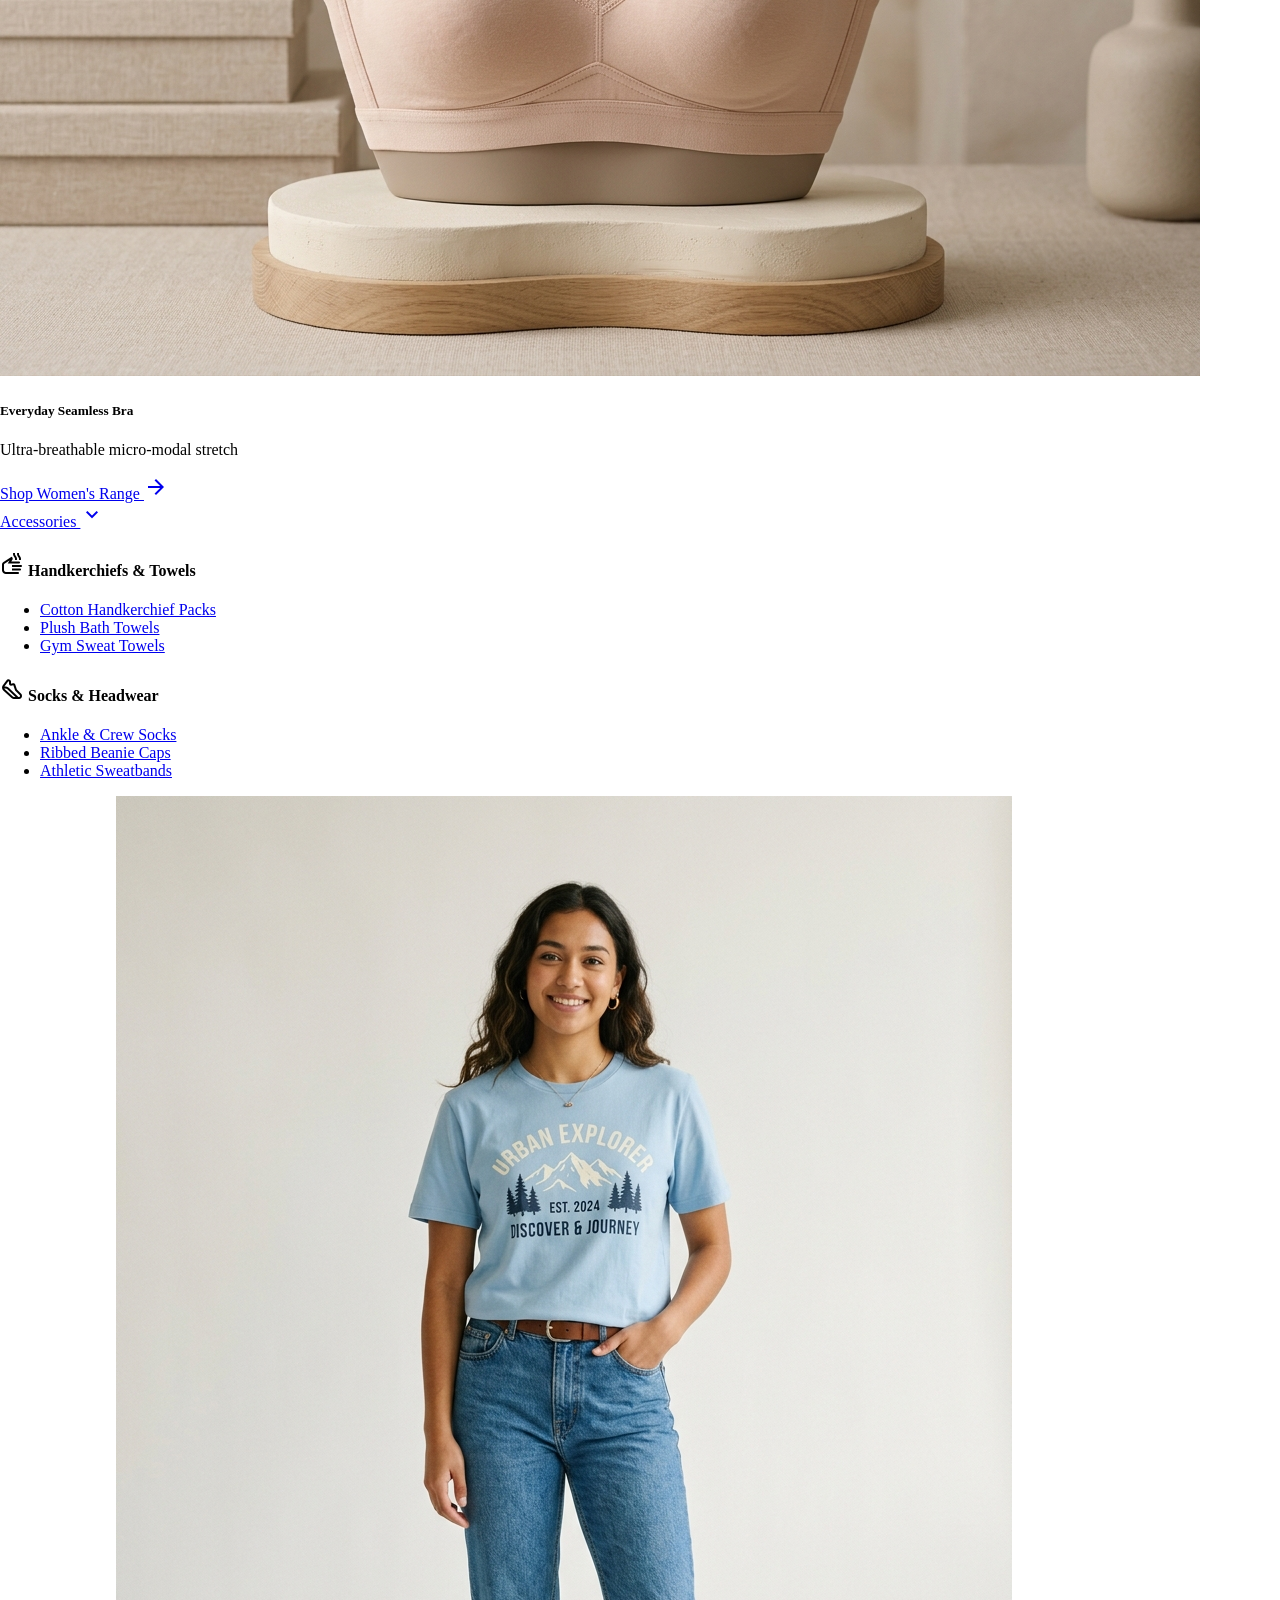
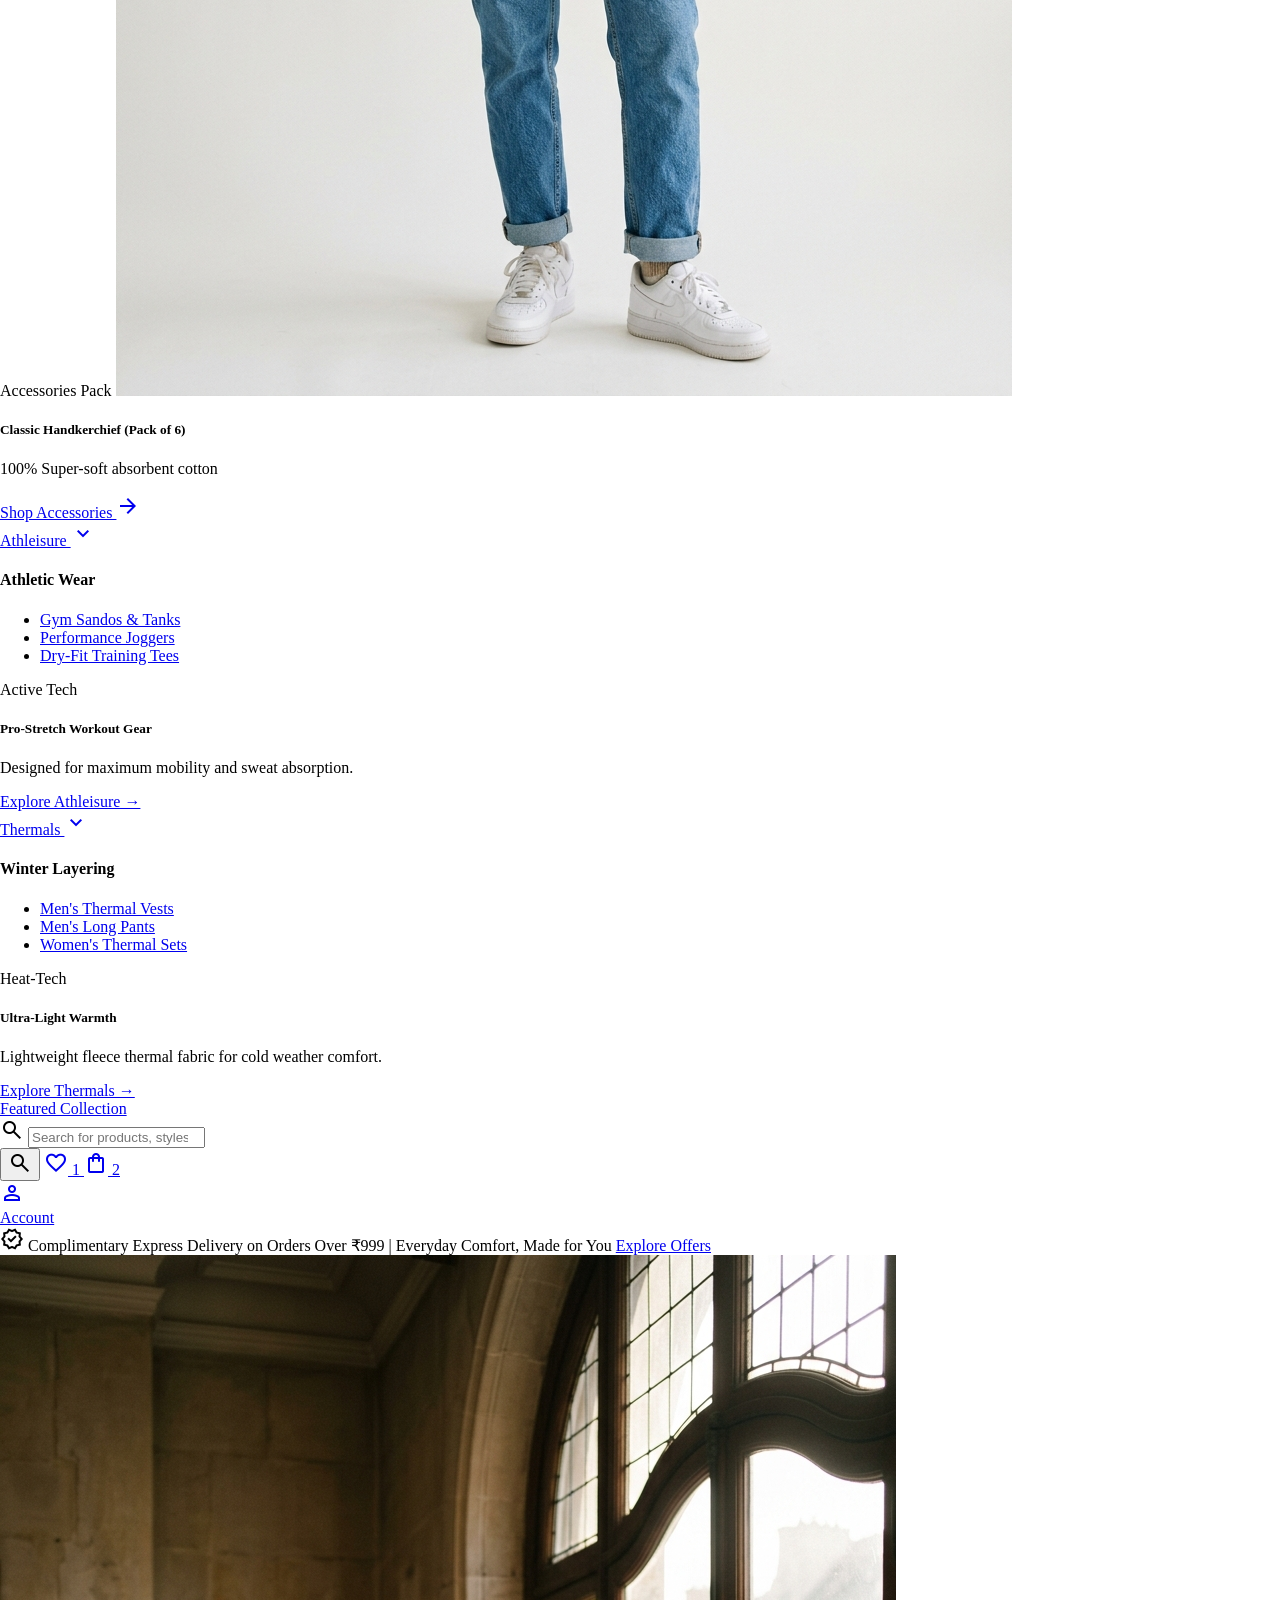
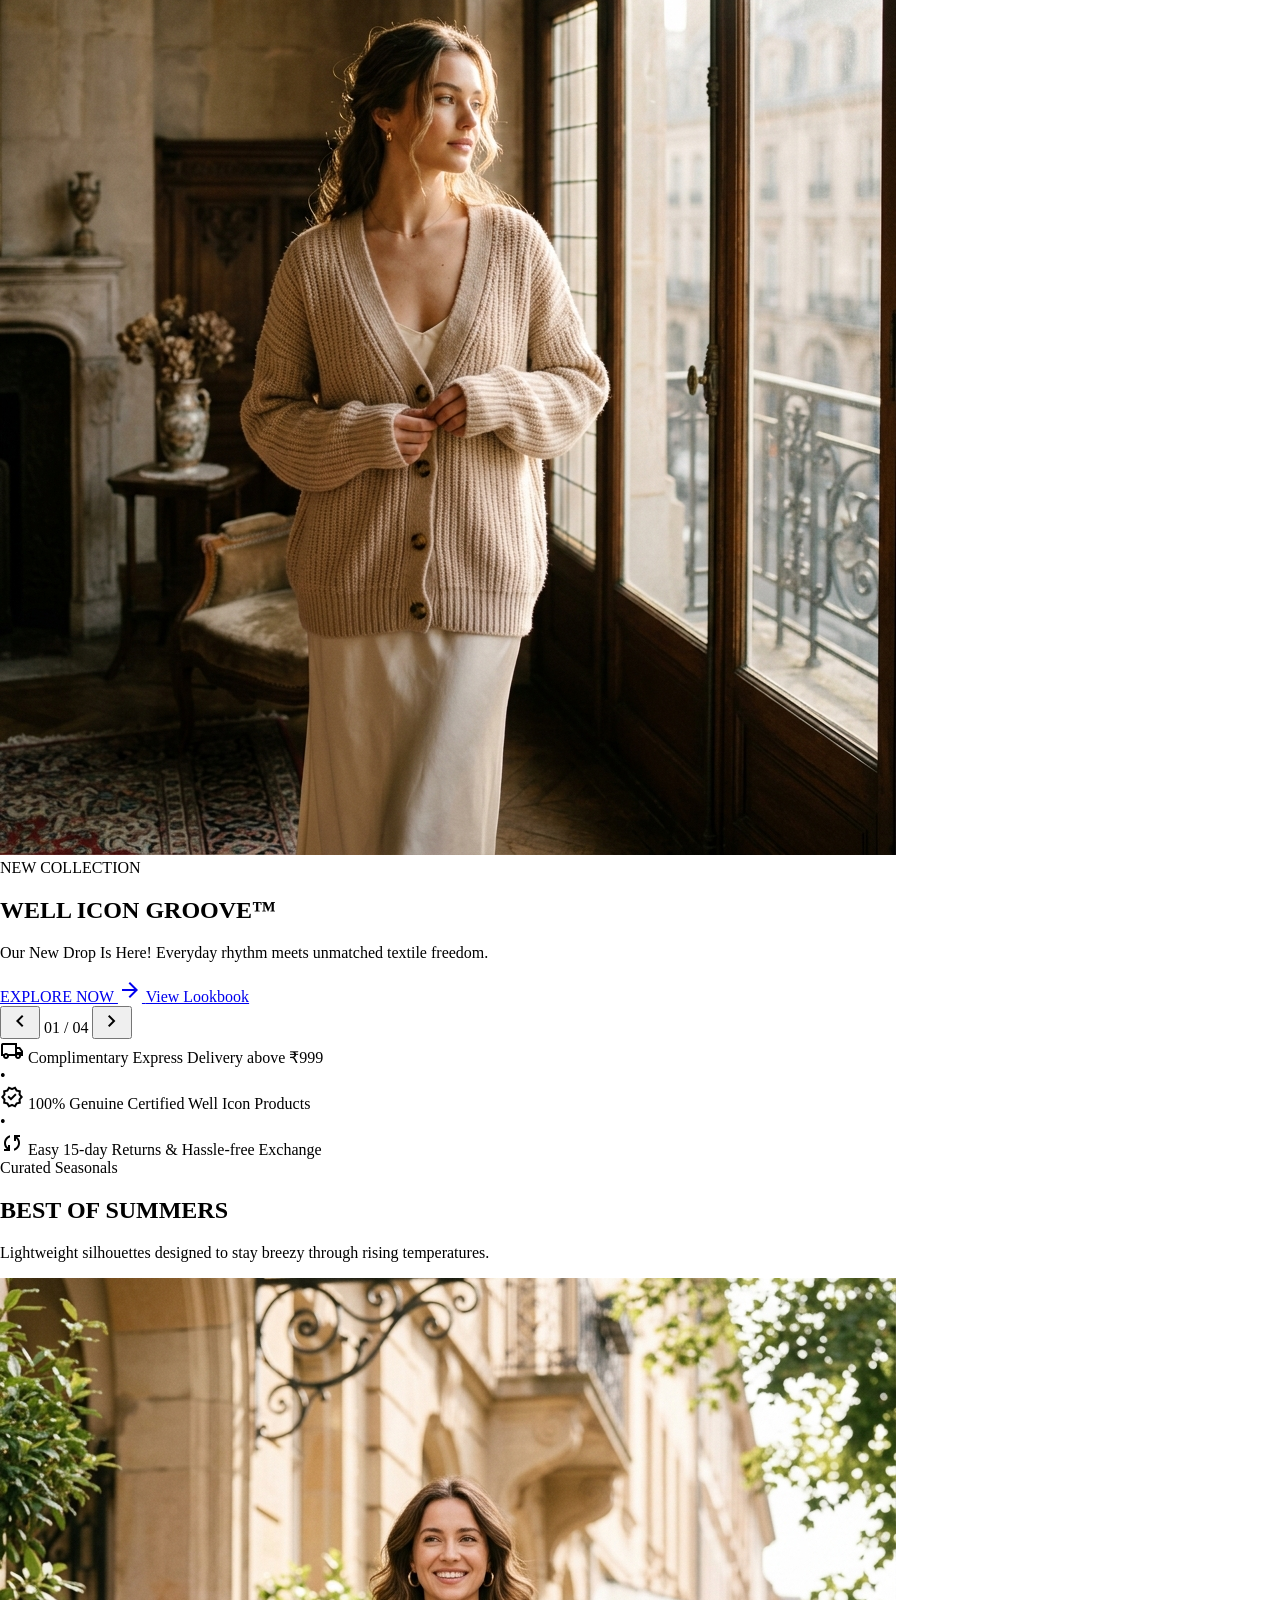
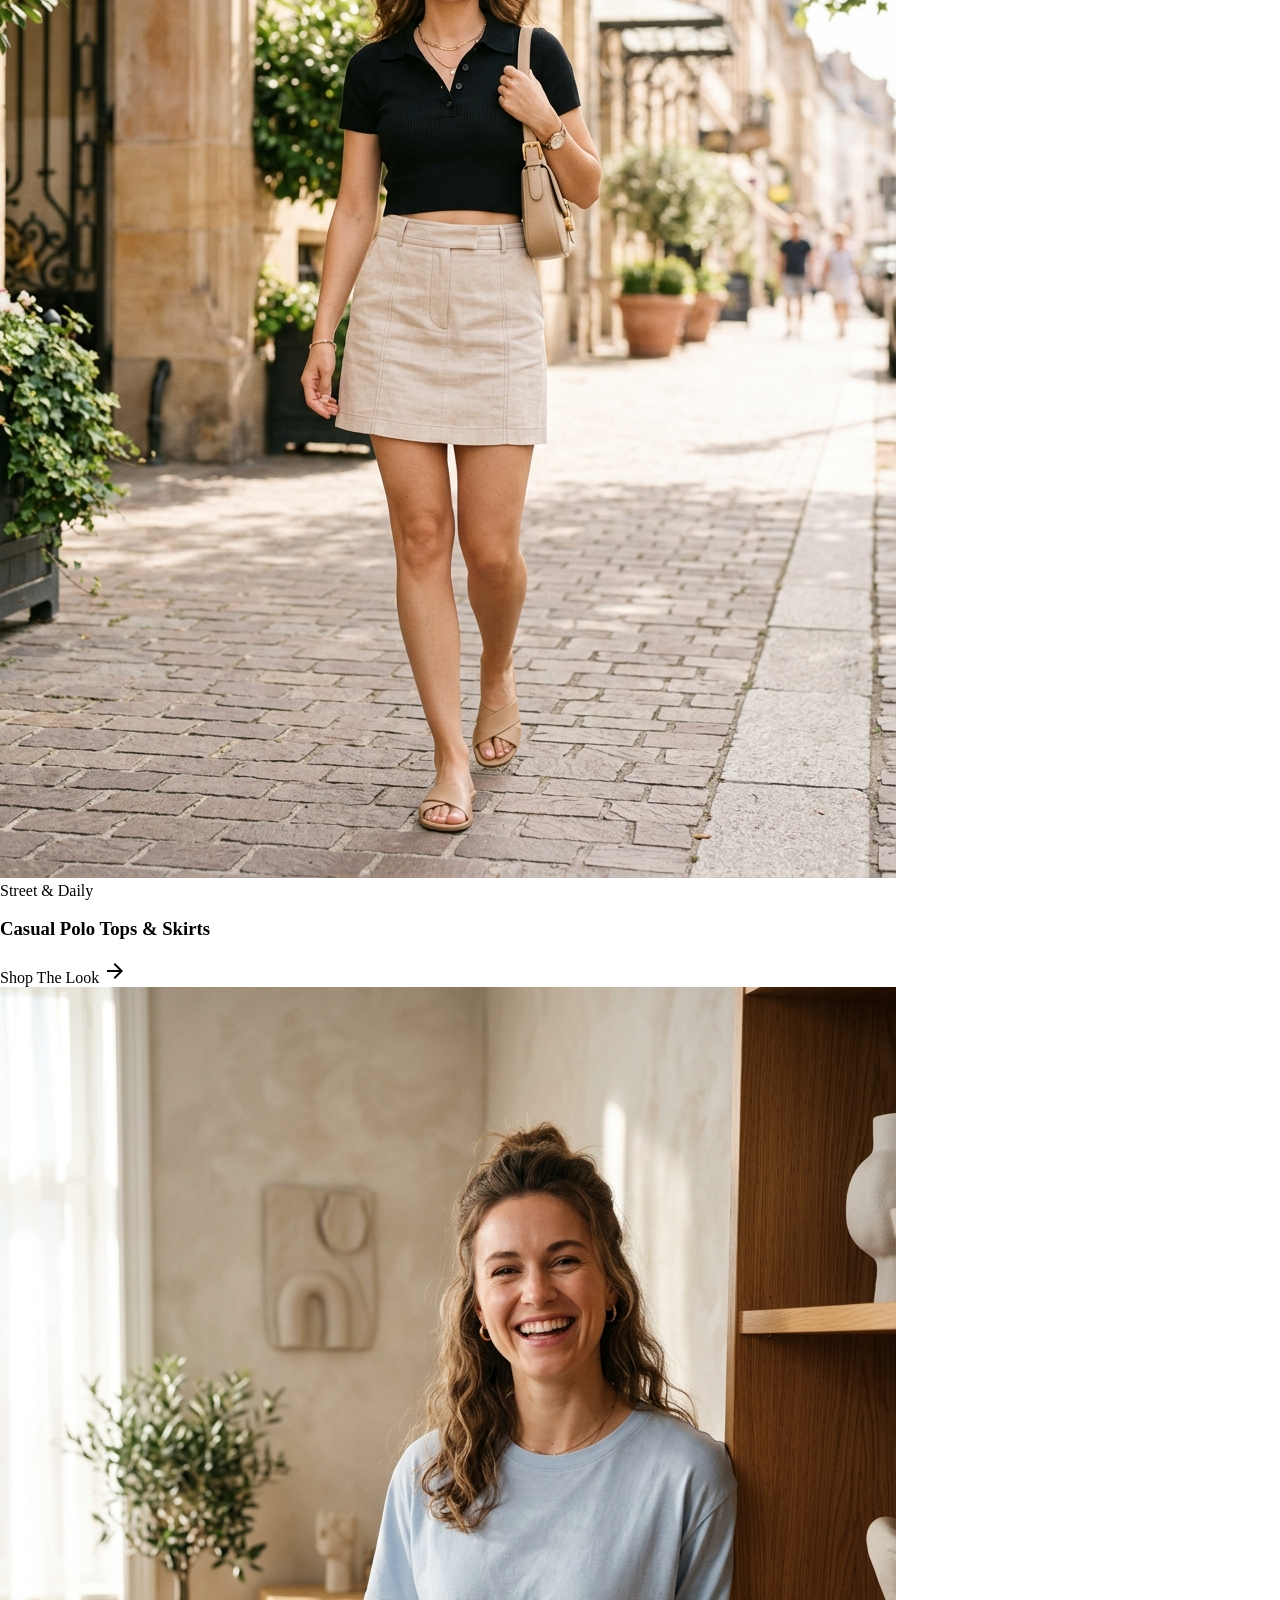
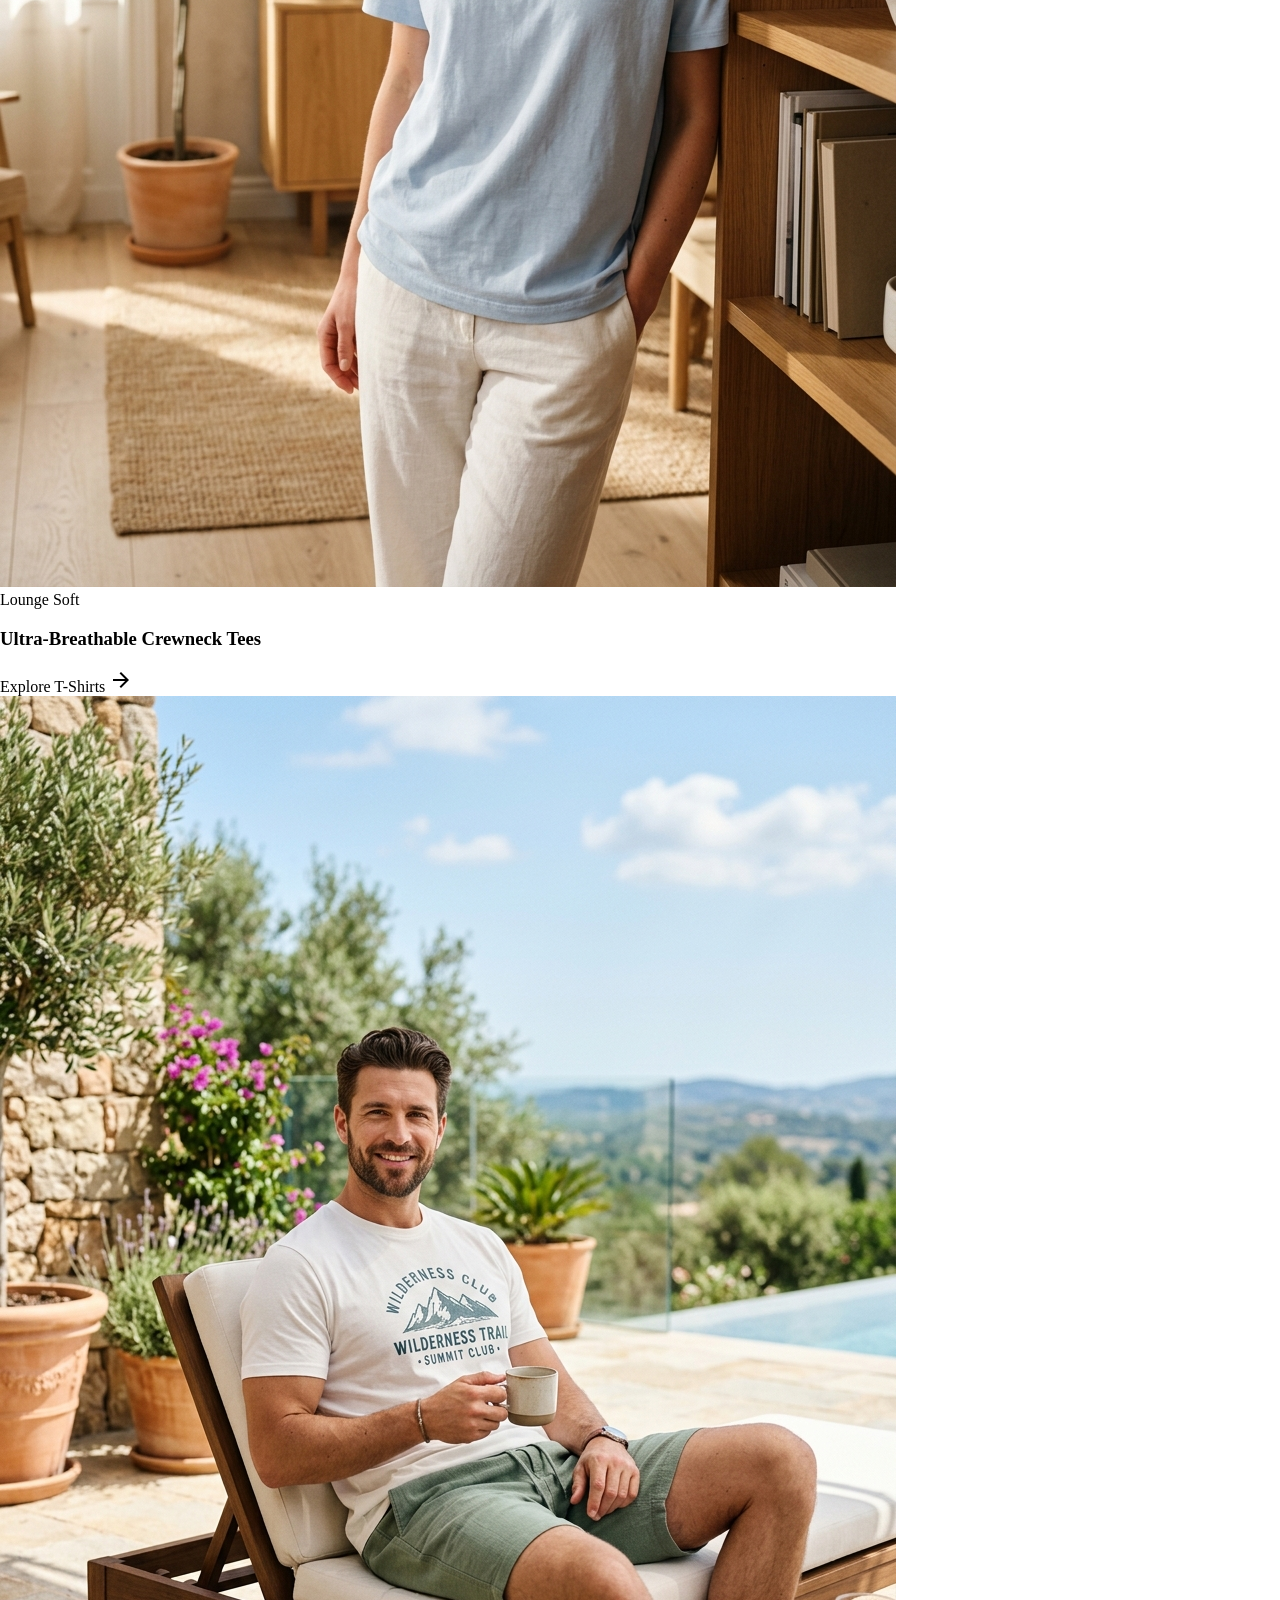
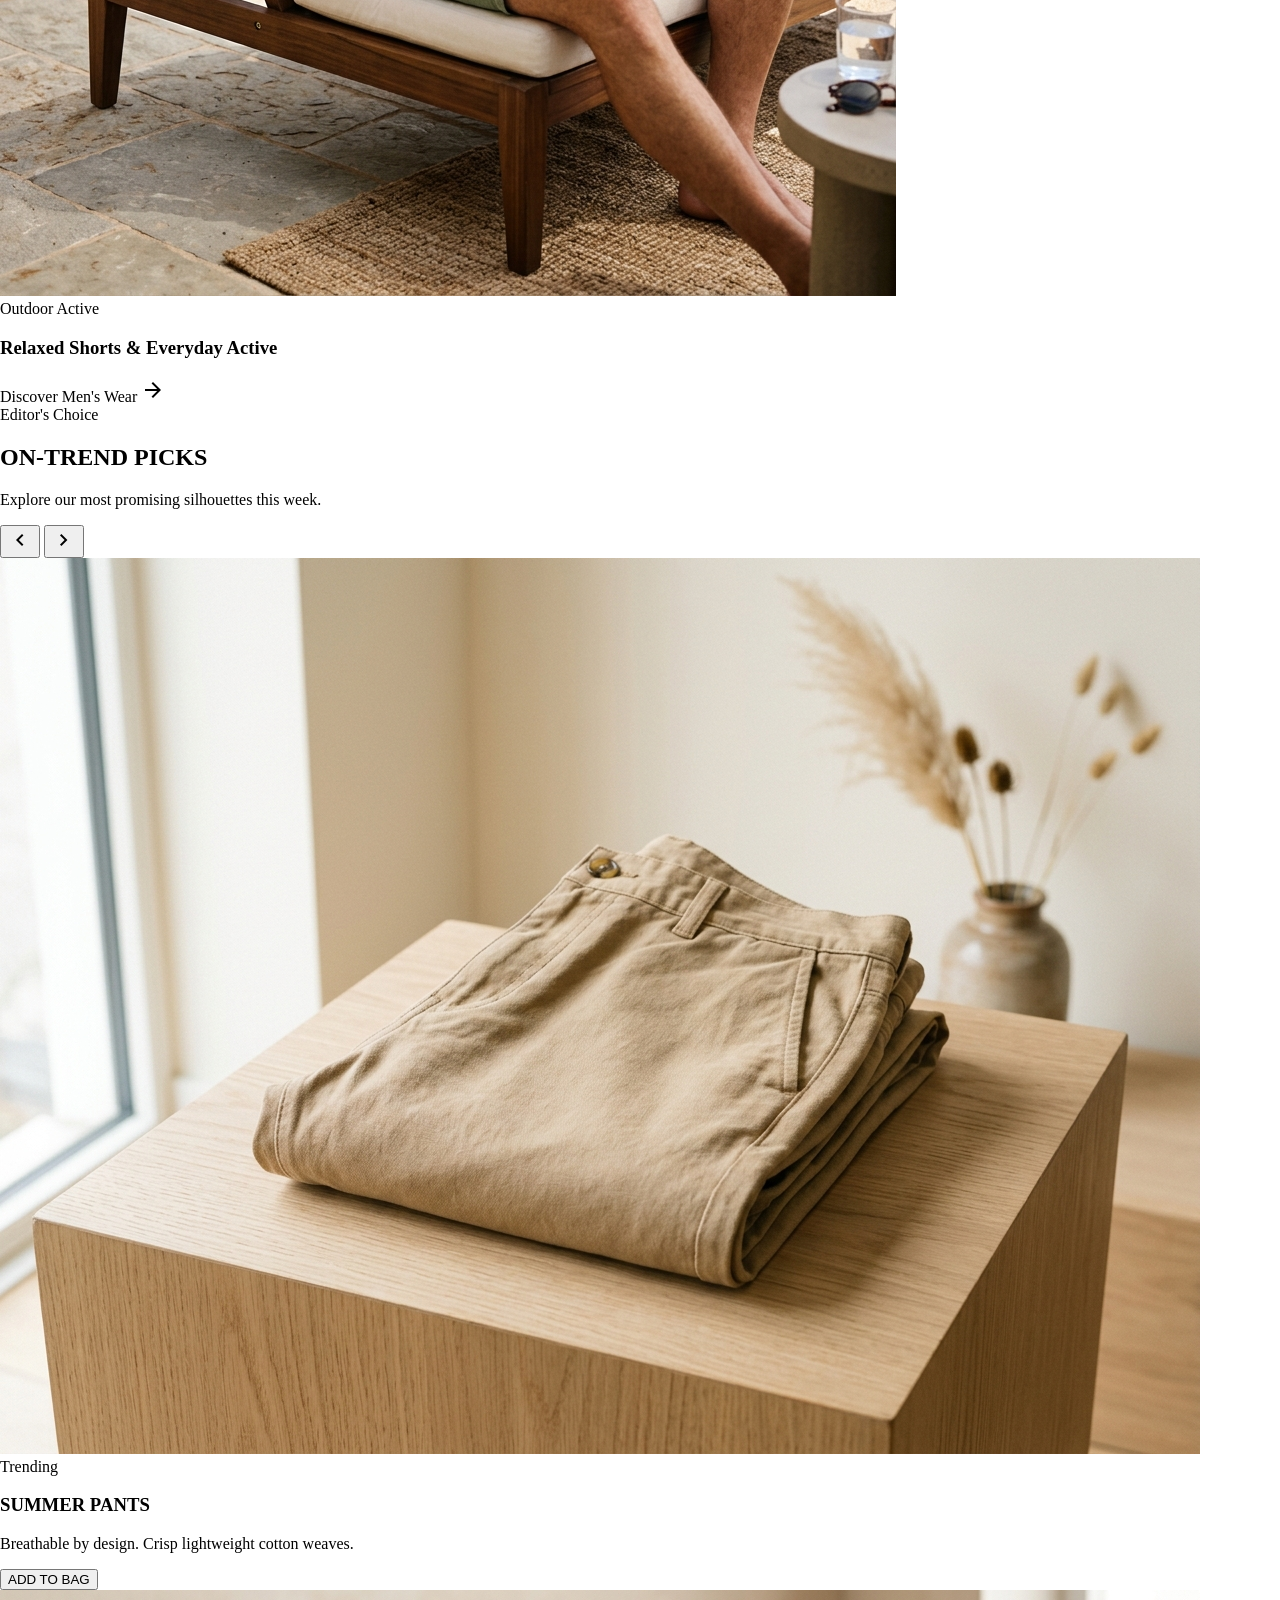
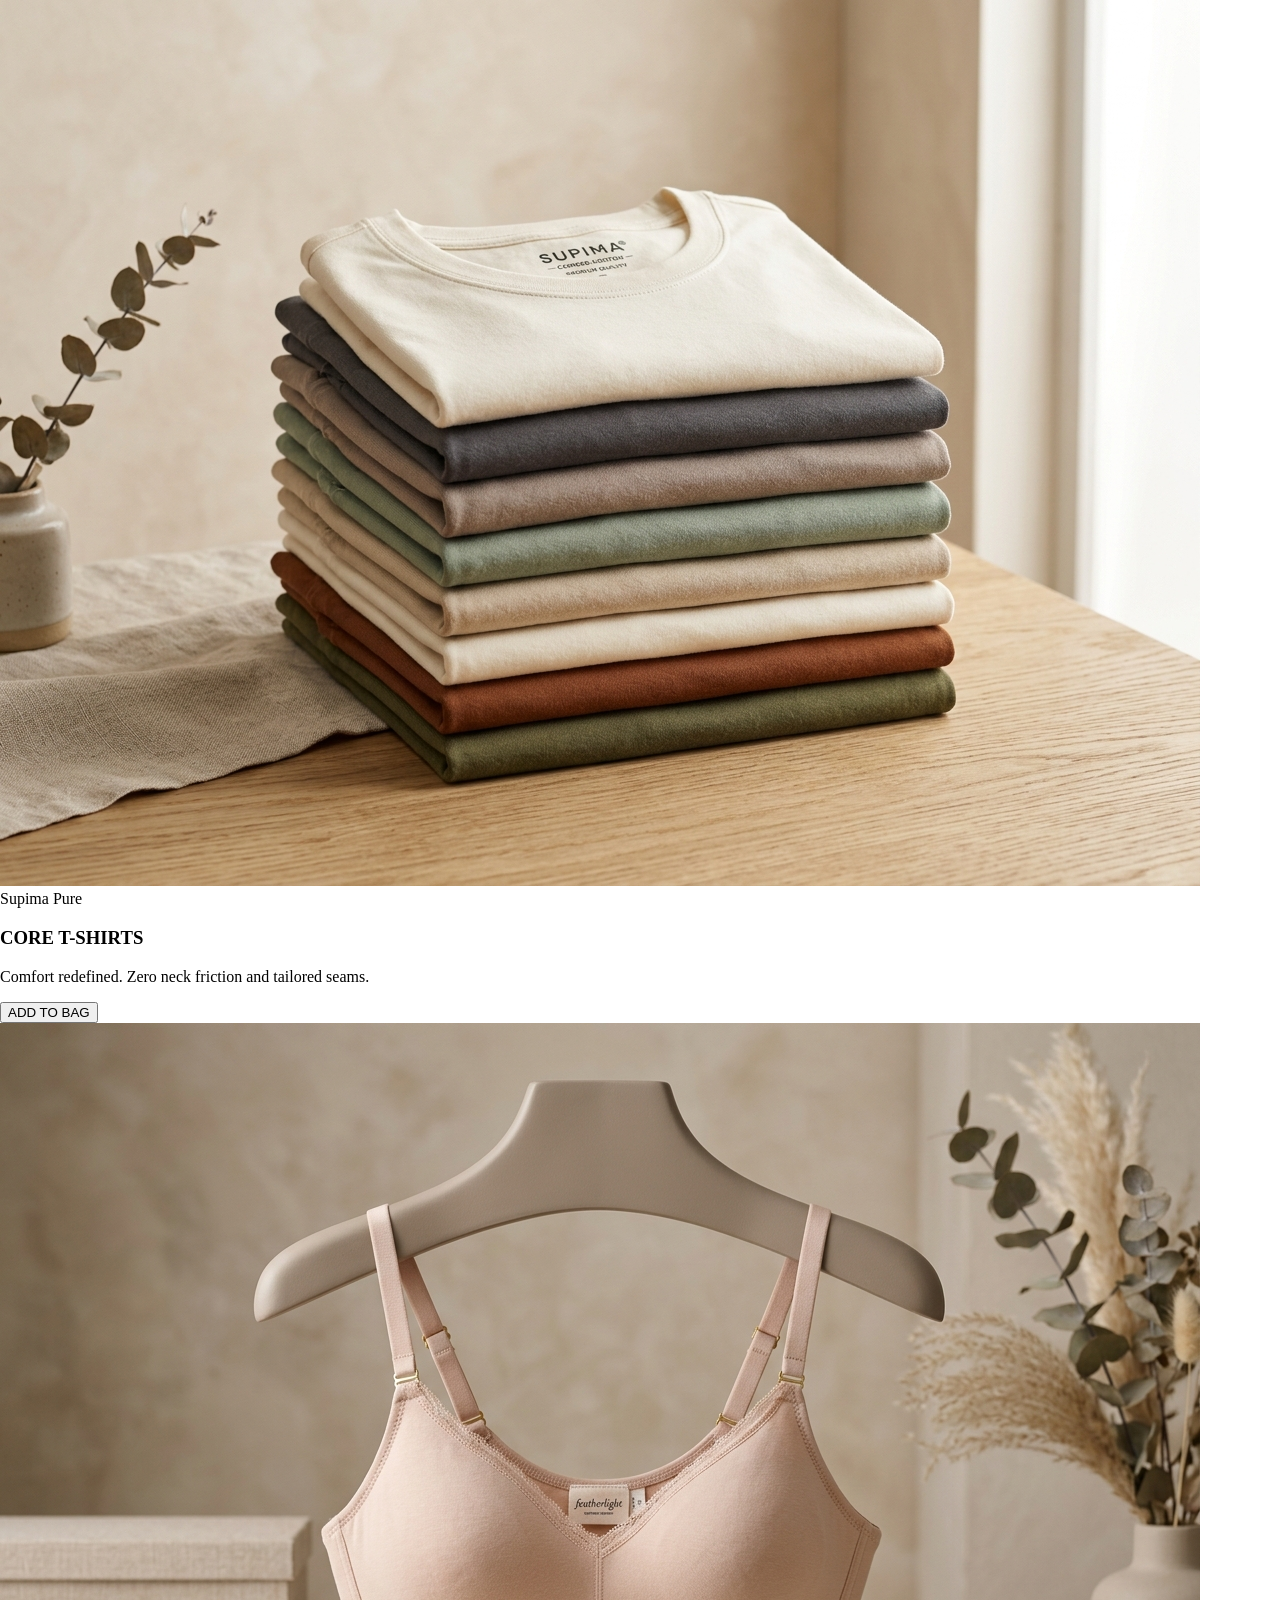
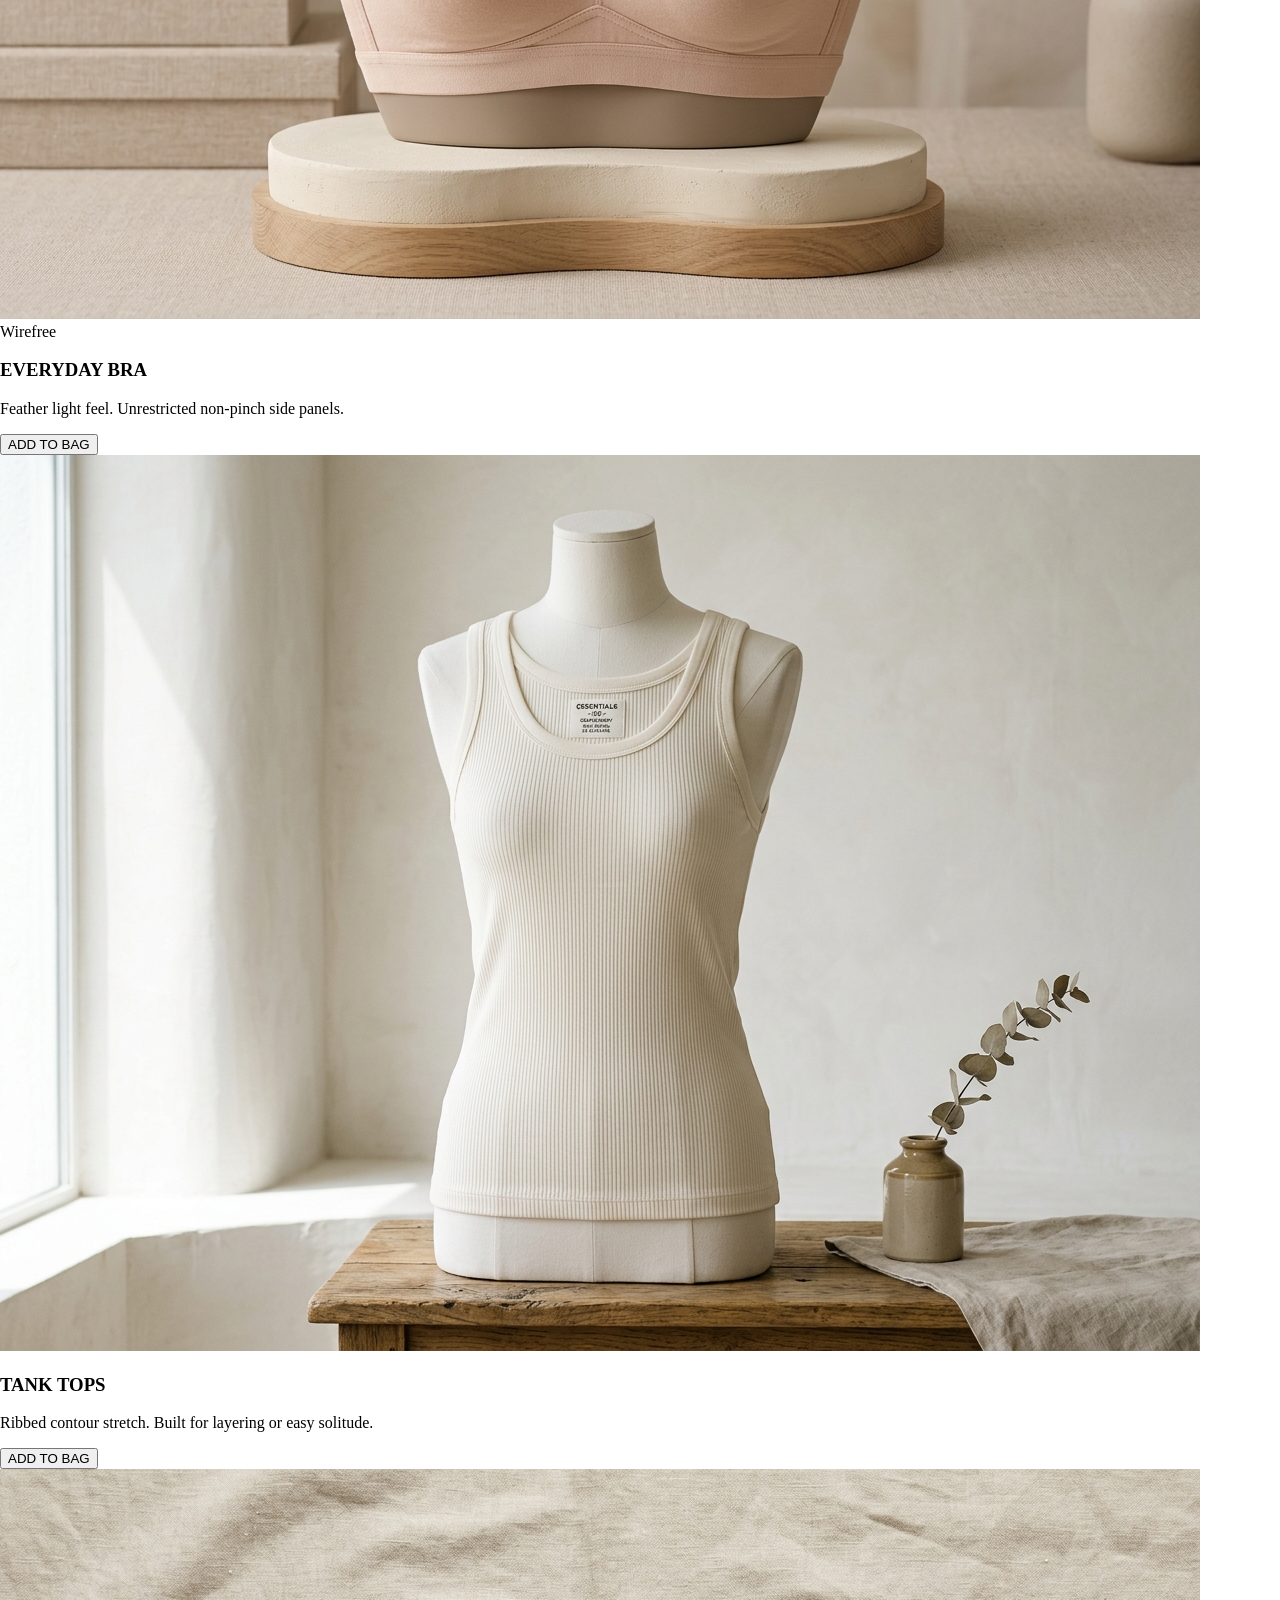
==== commit 55a63d4a: "Add splash screen and mega-menu navigation Introduced a branded splash overlay across the storefront" ====
--- a/index.html
+++ b/index.html
@@ -133,6 +133,38 @@
 </head>
 <body class="bg-surface font-body-md text-body-md text-on-surface antialiased">
 
+  <!-- SPLASH SCREEN OVERLAY -->
+  <div id="splash-screen" class="fixed inset-0 z-[100] flex flex-col items-center justify-center bg-[#0c1014] text-white transition-opacity duration-700 ease-in-out select-none">
+    <!-- Soft Glowing Background Pulse -->
+    <div class="absolute w-[400px] h-[400px] bg-badge-fresh/20 rounded-full blur-[100px] animate-pulse pointer-events-none"></div>
+
+    <!-- Splash Main Box -->
+    <div class="relative z-10 flex flex-col items-center text-center px-4">
+      <!-- Brand Logo Icon Container with Ring Animation -->
+      <div class="relative mb-6 animate-splash-pulse">
+        <div class="absolute -inset-2 rounded-2xl bg-gradient-to-tr from-badge-fresh via-surface-tint to-primary blur-md opacity-70 animate-pulse"></div>
+        <div class="relative w-24 h-24 md:w-28 md:h-28 rounded-2xl bg-surface-canvas p-3 flex items-center justify-center shadow-2xl border border-white/20">
+          <img src="images/well_icon_logo.jpg" alt="Well Icon Brand Logo" class="w-full h-full object-contain rounded-xl shadow-sm" />
+        </div>
+      </div>
+
+      <!-- Title with Smooth Letter Spacing Animation -->
+      <h1 class="font-headline-lg font-bold tracking-[0.25em] text-3xl md:text-5xl uppercase text-white drop-shadow-md">
+        WELL ICON
+      </h1>
+      
+      <!-- Tagline -->
+      <p class="font-label-md text-label-md text-outline-variant uppercase tracking-[0.3em] mt-3 font-semibold text-xs md:text-sm">
+        Everyday Comfort, Made for You
+      </p>
+
+      <!-- Animated Loader Line -->
+      <div class="w-40 h-[3px] bg-white/10 rounded-full overflow-hidden mt-8 relative">
+        <div class="splash-loader-bar absolute top-0 left-0 h-full w-full bg-gradient-to-r from-badge-fresh via-white to-badge-fresh rounded-full"></div>
+      </div>
+    </div>
+  </div>
+
   <!-- HEADER -->
   <header class="fixed top-0 left-0 right-0 z-40 w-full bg-surface-canvas/95 backdrop-blur-md shadow-[0_2px_8px_rgba(33,37,41,0.04)]">
     <!-- Top Bar -->
@@ -162,8 +194,10 @@
     <!-- Navigation Bar -->
     <div class="w-full max-w-[1440px] mx-auto px-margin md:px-margin-tablet lg:px-margin-desktop h-16 flex items-center justify-between gap-space-md lg:gap-space-lg">
       <div class="flex items-center gap-space-md lg:gap-space-lg shrink-0">
-        <button id="mobile-menu-btn" aria-label="Open Mobile Menu" class="xl:hidden w-9 h-9 rounded-full flex items-center justify-center text-on-surface-variant hover:bg-surface-subtle transition-colors">
-          <span class="material-symbols-outlined text-[24px]">menu</span>
+        <button id="mobile-menu-btn" aria-label="Open Mobile Menu" class="xl:hidden w-10 h-10 rounded-full bg-surface-subtle flex flex-col items-center justify-center gap-1 text-primary hover:bg-primary hover:text-on-primary transition-all active:scale-95 border border-border-hairline shadow-xs shrink-0">
+          <span class="w-4 h-[2px] bg-current rounded-full transition-all"></span>
+          <span class="w-4 h-[2px] bg-current rounded-full transition-all"></span>
+          <span class="w-4 h-[2px] bg-current rounded-full transition-all"></span>
         </button>
         <img alt="Well Icon Brand Logo" class="h-8 w-auto object-contain rounded" src="images/well_icon_logo.jpg"/>
         <a class="flex flex-col" data-path="home" href="#">
@@ -171,13 +205,197 @@
           <span class="font-label-xs text-label-xs text-secondary uppercase tracking-widest leading-none mt-1">Comfort Wear</span>
         </a>
       </div>
-      <nav class="hidden xl:flex items-center gap-space-xs font-label-lg text-label-lg" data-active-classes="bg-primary-container text-on-primary font-label-lg rounded-full px-space-md py-space-xs">
-        <a class="px-3 py-1.5 text-on-surface-variant hover:text-on-surface transition-colors rounded-full" data-path="men" href="men.html">Men</a>
-        <a class="px-3 py-1.5 text-on-surface-variant hover:text-on-surface transition-colors rounded-full" data-path="women" href="women.html">Women</a>
-        <a class="px-3 py-1.5 text-on-surface-variant hover:text-on-surface transition-colors rounded-full" data-path="accessories" href="accessories.html">Accessories</a>
-        <a class="px-3 py-1.5 text-on-surface-variant hover:text-on-surface transition-colors rounded-full" data-path="athleisure" href="men.html">Athleisure</a>
-        <a class="px-3 py-1.5 text-on-surface-variant hover:text-on-surface transition-colors rounded-full" data-path="thermals" href="women.html">Thermals</a>
-        <a class="px-3 py-1.5 bg-primary text-on-primary font-bold rounded-full" data-path="150th-special" href="index.html">Featured Collection</a>
+      <nav class="hidden xl:flex items-center gap-space-xs font-label-lg text-label-lg relative">
+        <!-- MEN Dropdown -->
+        <div class="group py-5">
+          <a href="men.html" class="flex items-center gap-1 px-3 py-1.5 text-on-surface-variant hover:text-primary transition-colors rounded-full font-semibold group-hover:bg-surface-subtle group-hover:text-primary">
+            Men
+            <span class="material-symbols-outlined text-[16px] transition-transform group-hover:rotate-180">expand_more</span>
+          </a>
+          <div class="absolute left-0 top-full w-[720px] bg-surface-canvas dark:bg-surface-container-lowest rounded-2xl shadow-xl border border-border-hairline p-6 opacity-0 invisible group-hover:opacity-100 group-hover:visible transition-all duration-200 transform translate-y-2 group-hover:translate-y-0 z-50 pointer-events-none group-hover:pointer-events-auto">
+            <div class="grid grid-cols-3 gap-6">
+              <div>
+                <h4 class="font-headline-sm text-[15px] font-bold text-primary border-b border-border-hairline pb-2 mb-3 flex items-center gap-2">
+                  <span class="material-symbols-outlined text-badge-fresh text-[18px]">fitness_center</span> Innerwear & Basics
+                </h4>
+                <ul class="space-y-2 text-body-md text-on-surface-variant text-[14px]">
+                  <li><a href="men.html#sandos" class="hover:text-primary font-medium hover:translate-x-1 inline-block transition-transform text-primary">Sandos & Gym Vests <span class="bg-sale-crimson text-on-primary text-[10px] px-1.5 py-0.5 rounded-full uppercase ml-1 font-bold">Hot</span></a></li>
+                  <li><a href="men.html#boxers" class="hover:text-primary hover:translate-x-1 inline-block transition-transform">Boxer Shorts & Trunks</a></li>
+                  <li><a href="men.html#thermals" class="hover:text-primary hover:translate-x-1 inline-block transition-transform">Ribbed Thermal Tops</a></li>
+                  <li><a href="men.html" class="hover:text-primary hover:translate-x-1 inline-block transition-transform">Cotton Briefs</a></li>
+                </ul>
+              </div>
+              <div>
+                <h4 class="font-headline-sm text-[15px] font-bold text-primary border-b border-border-hairline pb-2 mb-3 flex items-center gap-2">
+                  <span class="material-symbols-outlined text-badge-fresh text-[18px]">apparel</span> Outerwear & Casual
+                </h4>
+                <ul class="space-y-2 text-body-md text-on-surface-variant text-[14px]">
+                  <li><a href="men.html" class="hover:text-primary hover:translate-x-1 inline-block transition-transform">Track Pants & Joggers</a></li>
+                  <li><a href="men.html" class="hover:text-primary hover:translate-x-1 inline-block transition-transform">Everyday Comfort Tees</a></li>
+                  <li><a href="men.html" class="hover:text-primary hover:translate-x-1 inline-block transition-transform">Athleisure Shorts</a></li>
+                  <li><a href="men.html" class="hover:text-primary hover:translate-x-1 inline-block transition-transform">Thermal Trousers</a></li>
+                </ul>
+              </div>
+              <div class="bg-surface-subtle p-3.5 rounded-xl flex flex-col justify-between border border-border-hairline">
+                <div>
+                  <span class="text-[11px] font-bold uppercase tracking-wider text-secondary bg-surface-canvas px-2 py-0.5 rounded-full inline-block mb-2">Featured Spotlight</span>
+                  <img src="images/sando_achiever.jpg" alt="Achiever Ribbed Sando" class="w-full h-28 object-cover rounded-lg mb-2 shadow-xs" />
+                  <h5 class="font-bold text-primary text-[13px] leading-tight">Achiever Ribbed Sando</h5>
+                  <p class="text-[11px] text-on-surface-variant mt-0.5">100% Combed Cotton • Deep cut shape</p>
+                </div>
+                <a href="men.html" class="mt-2 text-[12px] font-bold text-primary hover:underline flex items-center gap-1">
+                  Shop Men's Collection <span class="material-symbols-outlined text-[14px]">arrow_forward</span>
+                </a>
+              </div>
+            </div>
+          </div>
+        </div>
+
+        <!-- WOMEN Dropdown -->
+        <div class="group py-5">
+          <a href="women.html" class="flex items-center gap-1 px-3 py-1.5 text-on-surface-variant hover:text-primary transition-colors rounded-full font-semibold group-hover:bg-surface-subtle group-hover:text-primary">
+            Women
+            <span class="material-symbols-outlined text-[16px] transition-transform group-hover:rotate-180">expand_more</span>
+          </a>
+          <div class="absolute left-0 top-full w-[720px] bg-surface-canvas dark:bg-surface-container-lowest rounded-2xl shadow-xl border border-border-hairline p-6 opacity-0 invisible group-hover:opacity-100 group-hover:visible transition-all duration-200 transform translate-y-2 group-hover:translate-y-0 z-50 pointer-events-none group-hover:pointer-events-auto">
+            <div class="grid grid-cols-3 gap-6">
+              <div>
+                <h4 class="font-headline-sm text-[15px] font-bold text-primary border-b border-border-hairline pb-2 mb-3 flex items-center gap-2">
+                  <span class="material-symbols-outlined text-badge-fresh text-[18px]">styler</span> Innerwear Essentials
+                </h4>
+                <ul class="space-y-2 text-body-md text-on-surface-variant text-[14px]">
+                  <li><a href="women.html#bras" class="hover:text-primary hover:translate-x-1 inline-block transition-transform">Seamless Everyday Bras</a></li>
+                  <li><a href="women.html#panties" class="hover:text-primary hover:translate-x-1 inline-block transition-transform">Cotton Comfort Panties</a></li>
+                  <li><a href="women.html#camisoles" class="hover:text-primary font-medium hover:translate-x-1 inline-block transition-transform text-primary">Ribbed Camisoles & Tanks</a></li>
+                  <li><a href="women.html" class="hover:text-primary hover:translate-x-1 inline-block transition-transform">Shapewear Basics</a></li>
+                </ul>
+              </div>
+              <div>
+                <h4 class="font-headline-sm text-[15px] font-bold text-primary border-b border-border-hairline pb-2 mb-3 flex items-center gap-2">
+                  <span class="material-symbols-outlined text-badge-fresh text-[18px]">bedtime</span> Sleep & Loungewear
+                </h4>
+                <ul class="space-y-2 text-body-md text-on-surface-variant text-[14px]">
+                  <li><a href="women.html" class="hover:text-primary hover:translate-x-1 inline-block transition-transform">Lounge Tops & Tees</a></li>
+                  <li><a href="women.html" class="hover:text-primary hover:translate-x-1 inline-block transition-transform">Soft Pajama Sets</a></li>
+                  <li><a href="women.html" class="hover:text-primary hover:translate-x-1 inline-block transition-transform">Women's Thermal Wear</a></li>
+                  <li><a href="women.html" class="hover:text-primary hover:translate-x-1 inline-block transition-transform">Relaxed Fit Shorts</a></li>
+                </ul>
+              </div>
+              <div class="bg-surface-subtle p-3.5 rounded-xl flex flex-col justify-between border border-border-hairline">
+                <div>
+                  <span class="text-[11px] font-bold uppercase tracking-wider text-secondary bg-surface-canvas px-2 py-0.5 rounded-full inline-block mb-2">Women Spotlight</span>
+                  <img src="images/trend_everyday_bra.jpg" alt="Everyday Comfort Bra" class="w-full h-28 object-cover rounded-lg mb-2 shadow-xs" />
+                  <h5 class="font-bold text-primary text-[13px] leading-tight">Everyday Seamless Bra</h5>
+                  <p class="text-[11px] text-on-surface-variant mt-0.5">Ultra-breathable micro-modal stretch</p>
+                </div>
+                <a href="women.html" class="mt-2 text-[12px] font-bold text-primary hover:underline flex items-center gap-1">
+                  Shop Women's Range <span class="material-symbols-outlined text-[14px]">arrow_forward</span>
+                </a>
+              </div>
+            </div>
+          </div>
+        </div>
+
+        <!-- ACCESSORIES Dropdown -->
+        <div class="group py-5">
+          <a href="accessories.html" class="flex items-center gap-1 px-3 py-1.5 text-on-surface-variant hover:text-primary transition-colors rounded-full font-semibold group-hover:bg-surface-subtle group-hover:text-primary">
+            Accessories
+            <span class="material-symbols-outlined text-[16px] transition-transform group-hover:rotate-180">expand_more</span>
+          </a>
+          <div class="absolute left-0 top-full w-[720px] bg-surface-canvas dark:bg-surface-container-lowest rounded-2xl shadow-xl border border-border-hairline p-6 opacity-0 invisible group-hover:opacity-100 group-hover:visible transition-all duration-200 transform translate-y-2 group-hover:translate-y-0 z-50 pointer-events-none group-hover:pointer-events-auto">
+            <div class="grid grid-cols-3 gap-6">
+              <div>
+                <h4 class="font-headline-sm text-[15px] font-bold text-primary border-b border-border-hairline pb-2 mb-3 flex items-center gap-2">
+                  <span class="material-symbols-outlined text-badge-fresh text-[18px]">dry</span> Handkerchiefs & Towels
+                </h4>
+                <ul class="space-y-2 text-body-md text-on-surface-variant text-[14px]">
+                  <li><a href="accessories.html#hankies" class="hover:text-primary font-medium hover:translate-x-1 inline-block transition-transform text-primary">Cotton Handkerchief Packs</a></li>
+                  <li><a href="accessories.html" class="hover:text-primary hover:translate-x-1 inline-block transition-transform">Plush Bath Towels</a></li>
+                  <li><a href="accessories.html" class="hover:text-primary hover:translate-x-1 inline-block transition-transform">Gym Sweat Towels</a></li>
+                </ul>
+              </div>
+              <div>
+                <h4 class="font-headline-sm text-[15px] font-bold text-primary border-b border-border-hairline pb-2 mb-3 flex items-center gap-2">
+                  <span class="material-symbols-outlined text-badge-fresh text-[18px]">steps</span> Socks & Headwear
+                </h4>
+                <ul class="space-y-2 text-body-md text-on-surface-variant text-[14px]">
+                  <li><a href="accessories.html#socks" class="hover:text-primary hover:translate-x-1 inline-block transition-transform">Ankle & Crew Socks</a></li>
+                  <li><a href="accessories.html" class="hover:text-primary hover:translate-x-1 inline-block transition-transform">Ribbed Beanie Caps</a></li>
+                  <li><a href="accessories.html" class="hover:text-primary hover:translate-x-1 inline-block transition-transform">Athletic Sweatbands</a></li>
+                </ul>
+              </div>
+              <div class="bg-surface-subtle p-3.5 rounded-xl flex flex-col justify-between border border-border-hairline">
+                <div>
+                  <span class="text-[11px] font-bold uppercase tracking-wider text-secondary bg-surface-canvas px-2 py-0.5 rounded-full inline-block mb-2">Accessories Pack</span>
+                  <img src="images/focus_graphic_tee.jpg" alt="Cotton Accessories" class="w-full h-28 object-cover rounded-lg mb-2 shadow-xs" />
+                  <h5 class="font-bold text-primary text-[13px] leading-tight">Classic Handkerchief (Pack of 6)</h5>
+                  <p class="text-[11px] text-on-surface-variant mt-0.5">100% Super-soft absorbent cotton</p>
+                </div>
+                <a href="accessories.html" class="mt-2 text-[12px] font-bold text-primary hover:underline flex items-center gap-1">
+                  Shop Accessories <span class="material-symbols-outlined text-[14px]">arrow_forward</span>
+                </a>
+              </div>
+            </div>
+          </div>
+        </div>
+
+        <!-- ATHLEISURE Dropdown -->
+        <div class="group py-5">
+          <a href="men.html" class="flex items-center gap-1 px-3 py-1.5 text-on-surface-variant hover:text-primary transition-colors rounded-full font-semibold group-hover:bg-surface-subtle group-hover:text-primary">
+            Athleisure
+            <span class="material-symbols-outlined text-[16px] transition-transform group-hover:rotate-180">expand_more</span>
+          </a>
+          <div class="absolute left-1/3 top-full w-[480px] bg-surface-canvas dark:bg-surface-container-lowest rounded-2xl shadow-xl border border-border-hairline p-6 opacity-0 invisible group-hover:opacity-100 group-hover:visible transition-all duration-200 transform translate-y-2 group-hover:translate-y-0 z-50 pointer-events-none group-hover:pointer-events-auto">
+            <div class="grid grid-cols-2 gap-6">
+              <div>
+                <h4 class="font-headline-sm text-[15px] font-bold text-primary border-b border-border-hairline pb-2 mb-3">Athletic Wear</h4>
+                <ul class="space-y-2 text-body-md text-on-surface-variant text-[14px]">
+                  <li><a href="men.html#sandos" class="hover:text-primary hover:translate-x-1 inline-block transition-transform">Gym Sandos & Tanks</a></li>
+                  <li><a href="men.html" class="hover:text-primary hover:translate-x-1 inline-block transition-transform">Performance Joggers</a></li>
+                  <li><a href="men.html" class="hover:text-primary hover:translate-x-1 inline-block transition-transform">Dry-Fit Training Tees</a></li>
+                </ul>
+              </div>
+              <div class="bg-surface-subtle p-3.5 rounded-xl border border-border-hairline flex flex-col justify-between">
+                <div>
+                  <span class="text-[10px] font-bold uppercase tracking-wider text-secondary bg-surface-canvas px-2 py-0.5 rounded-full inline-block mb-1">Active Tech</span>
+                  <h5 class="font-bold text-primary text-[13px]">Pro-Stretch Workout Gear</h5>
+                  <p class="text-[11px] text-on-surface-variant mt-1">Designed for maximum mobility and sweat absorption.</p>
+                </div>
+                <a href="men.html" class="mt-2 text-[12px] font-bold text-primary hover:underline">Explore Athleisure →</a>
+              </div>
+            </div>
+          </div>
+        </div>
+
+        <!-- THERMALS Dropdown -->
+        <div class="group py-5">
+          <a href="men.html#thermals" class="flex items-center gap-1 px-3 py-1.5 text-on-surface-variant hover:text-primary transition-colors rounded-full font-semibold group-hover:bg-surface-subtle group-hover:text-primary">
+            Thermals
+            <span class="material-symbols-outlined text-[16px] transition-transform group-hover:rotate-180">expand_more</span>
+          </a>
+          <div class="absolute right-0 top-full w-[480px] bg-surface-canvas dark:bg-surface-container-lowest rounded-2xl shadow-xl border border-border-hairline p-6 opacity-0 invisible group-hover:opacity-100 group-hover:visible transition-all duration-200 transform translate-y-2 group-hover:translate-y-0 z-50 pointer-events-none group-hover:pointer-events-auto">
+            <div class="grid grid-cols-2 gap-6">
+              <div>
+                <h4 class="font-headline-sm text-[15px] font-bold text-primary border-b border-border-hairline pb-2 mb-3">Winter Layering</h4>
+                <ul class="space-y-2 text-body-md text-on-surface-variant text-[14px]">
+                  <li><a href="men.html#thermals" class="hover:text-primary hover:translate-x-1 inline-block transition-transform">Men's Thermal Vests</a></li>
+                  <li><a href="men.html#thermals" class="hover:text-primary hover:translate-x-1 inline-block transition-transform">Men's Long Pants</a></li>
+                  <li><a href="women.html" class="hover:text-primary hover:translate-x-1 inline-block transition-transform">Women's Thermal Sets</a></li>
+                </ul>
+              </div>
+              <div class="bg-surface-subtle p-3.5 rounded-xl border border-border-hairline flex flex-col justify-between">
+                <div>
+                  <span class="text-[10px] font-bold uppercase tracking-wider text-secondary bg-surface-canvas px-2 py-0.5 rounded-full inline-block mb-1">Heat-Tech</span>
+                  <h5 class="font-bold text-primary text-[13px]">Ultra-Light Warmth</h5>
+                  <p class="text-[11px] text-on-surface-variant mt-1">Lightweight fleece thermal fabric for cold weather comfort.</p>
+                </div>
+                <a href="men.html#thermals" class="mt-2 text-[12px] font-bold text-primary hover:underline">Explore Thermals →</a>
+              </div>
+            </div>
+          </div>
+        </div>
+
+        <a class="px-3.5 py-1.5 bg-primary text-on-primary font-bold rounded-full text-[13px] hover:bg-primary-container transition-colors shadow-xs ml-2" data-path="150th-special" href="index.html">Featured Collection</a>
       </nav>
       <div class="flex-1 max-w-md hidden md:block mx-space-sm">
         <div class="relative flex items-center w-full">
@@ -223,7 +441,7 @@
       <!-- 1. HERO SECTION -->
       <section class="relative w-full bg-surface-canvas overflow-hidden">
         <div class="relative w-full aspect-[21/9] min-h-[460px] md:min-h-[560px] max-h-[660px]">
-          <img alt="WELL ICON EDITION New Drop" class="w-full h-full object-cover" src="images/hero_groove_banner.jpg"/>
+          <img alt="WELL ICON EDITION New Drop" class="w-full h-full object-cover object-center" src="https://images.unsplash.com/photo-1517838277536-f5f99be501cd?q=80&w=2000&auto=format&fit=crop" onerror="this.onerror=null; this.src='images/campaign_always_init.jpg';"/>
           <div class="absolute inset-0 bg-gradient-to-r from-primary/70 via-primary/30 to-transparent flex items-center">
             <div class="w-full max-w-[1440px] mx-auto px-margin md:px-margin-tablet lg:px-margin-desktop py-space-xl text-on-primary">
               <div class="max-w-xl space-y-space-md">
--- a/css/styles.css
+++ b/css/styles.css
@@ -108,3 +108,36 @@
     transform: scale(1);
   }
 }
+
+/* Splash Screen Animations */
+@keyframes splashProgress {
+  0% {
+    transform: translateX(-100%);
+  }
+  50% {
+    transform: translateX(0%);
+  }
+  100% {
+    transform: translateX(100%);
+  }
+}
+
+.splash-loader-bar {
+  animation: splashProgress 1.4s cubic-bezier(0.65, 0, 0.35, 1) infinite;
+}
+
+@keyframes splashLogoPulse {
+  0%, 100% {
+    transform: scale(1);
+    opacity: 1;
+  }
+  50% {
+    transform: scale(1.04);
+    opacity: 0.95;
+  }
+}
+
+.animate-splash-pulse {
+  animation: splashLogoPulse 2.5s ease-in-out infinite;
+}
+
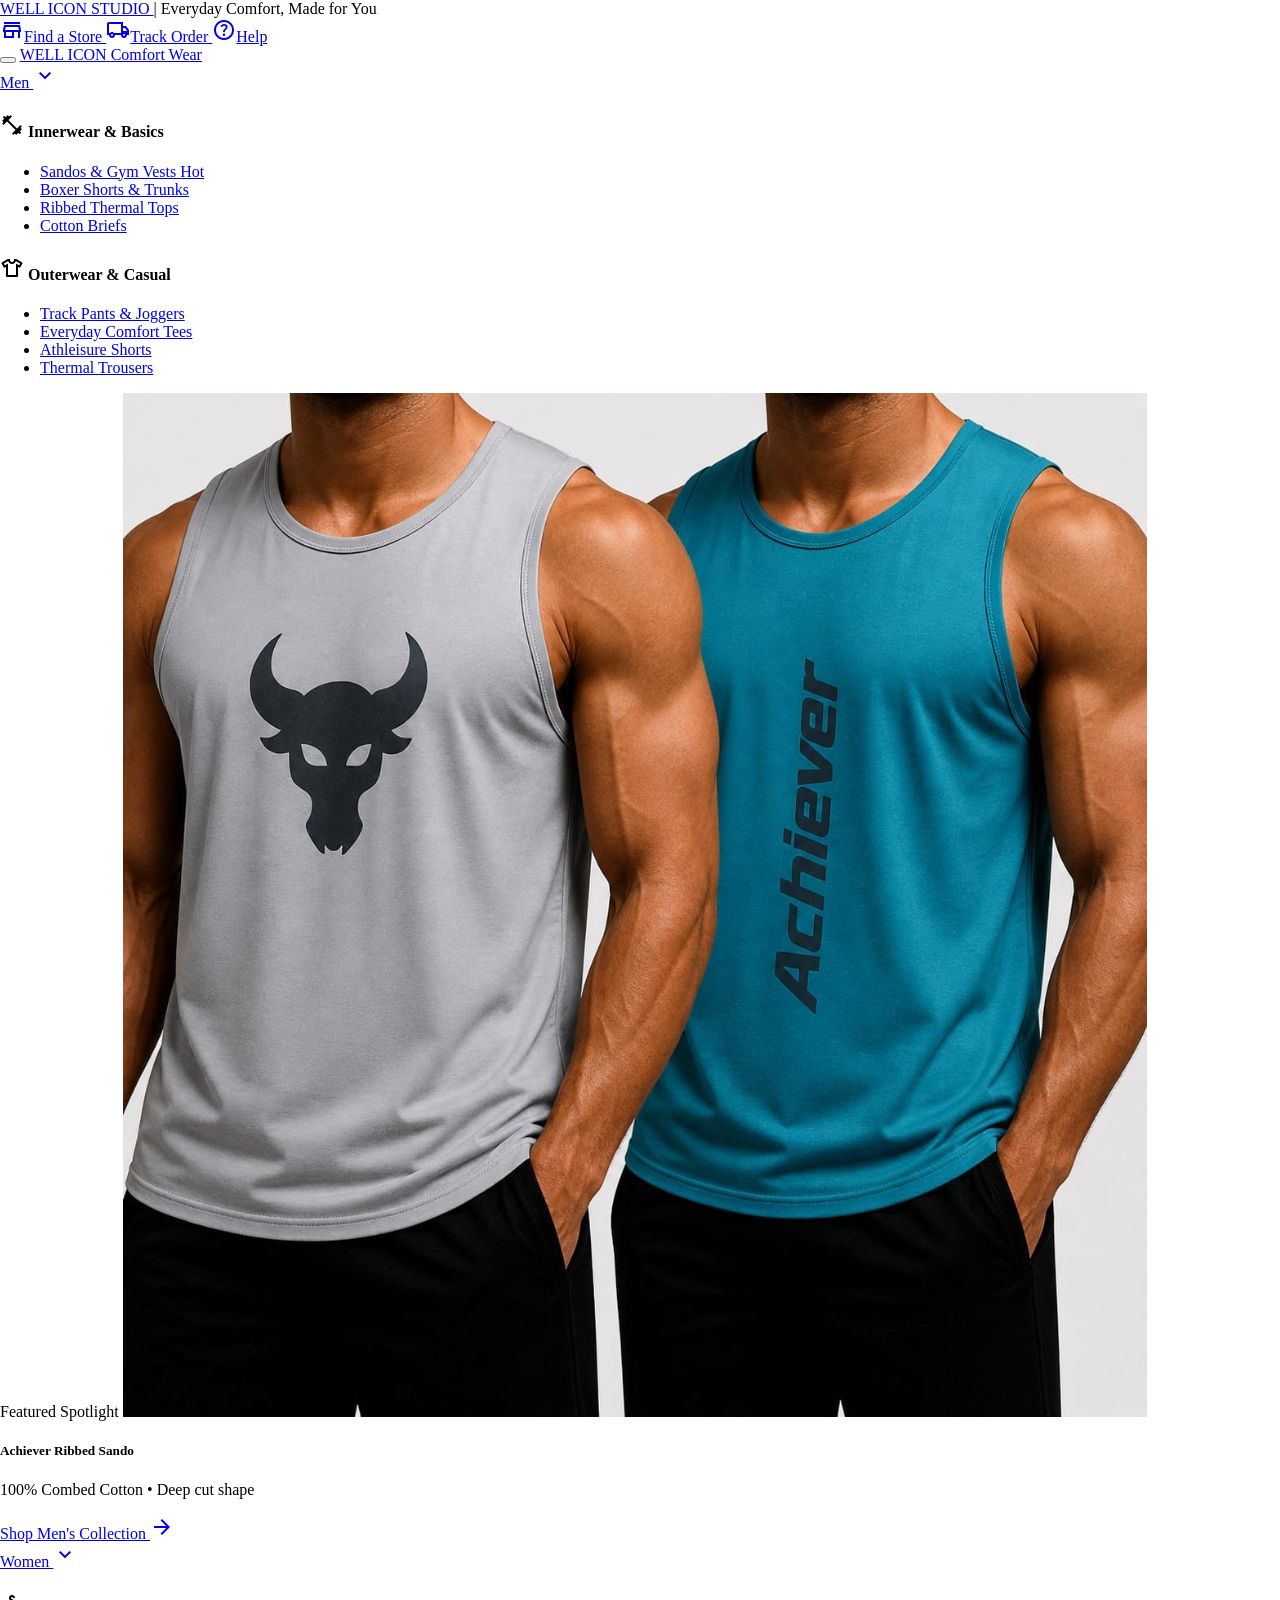
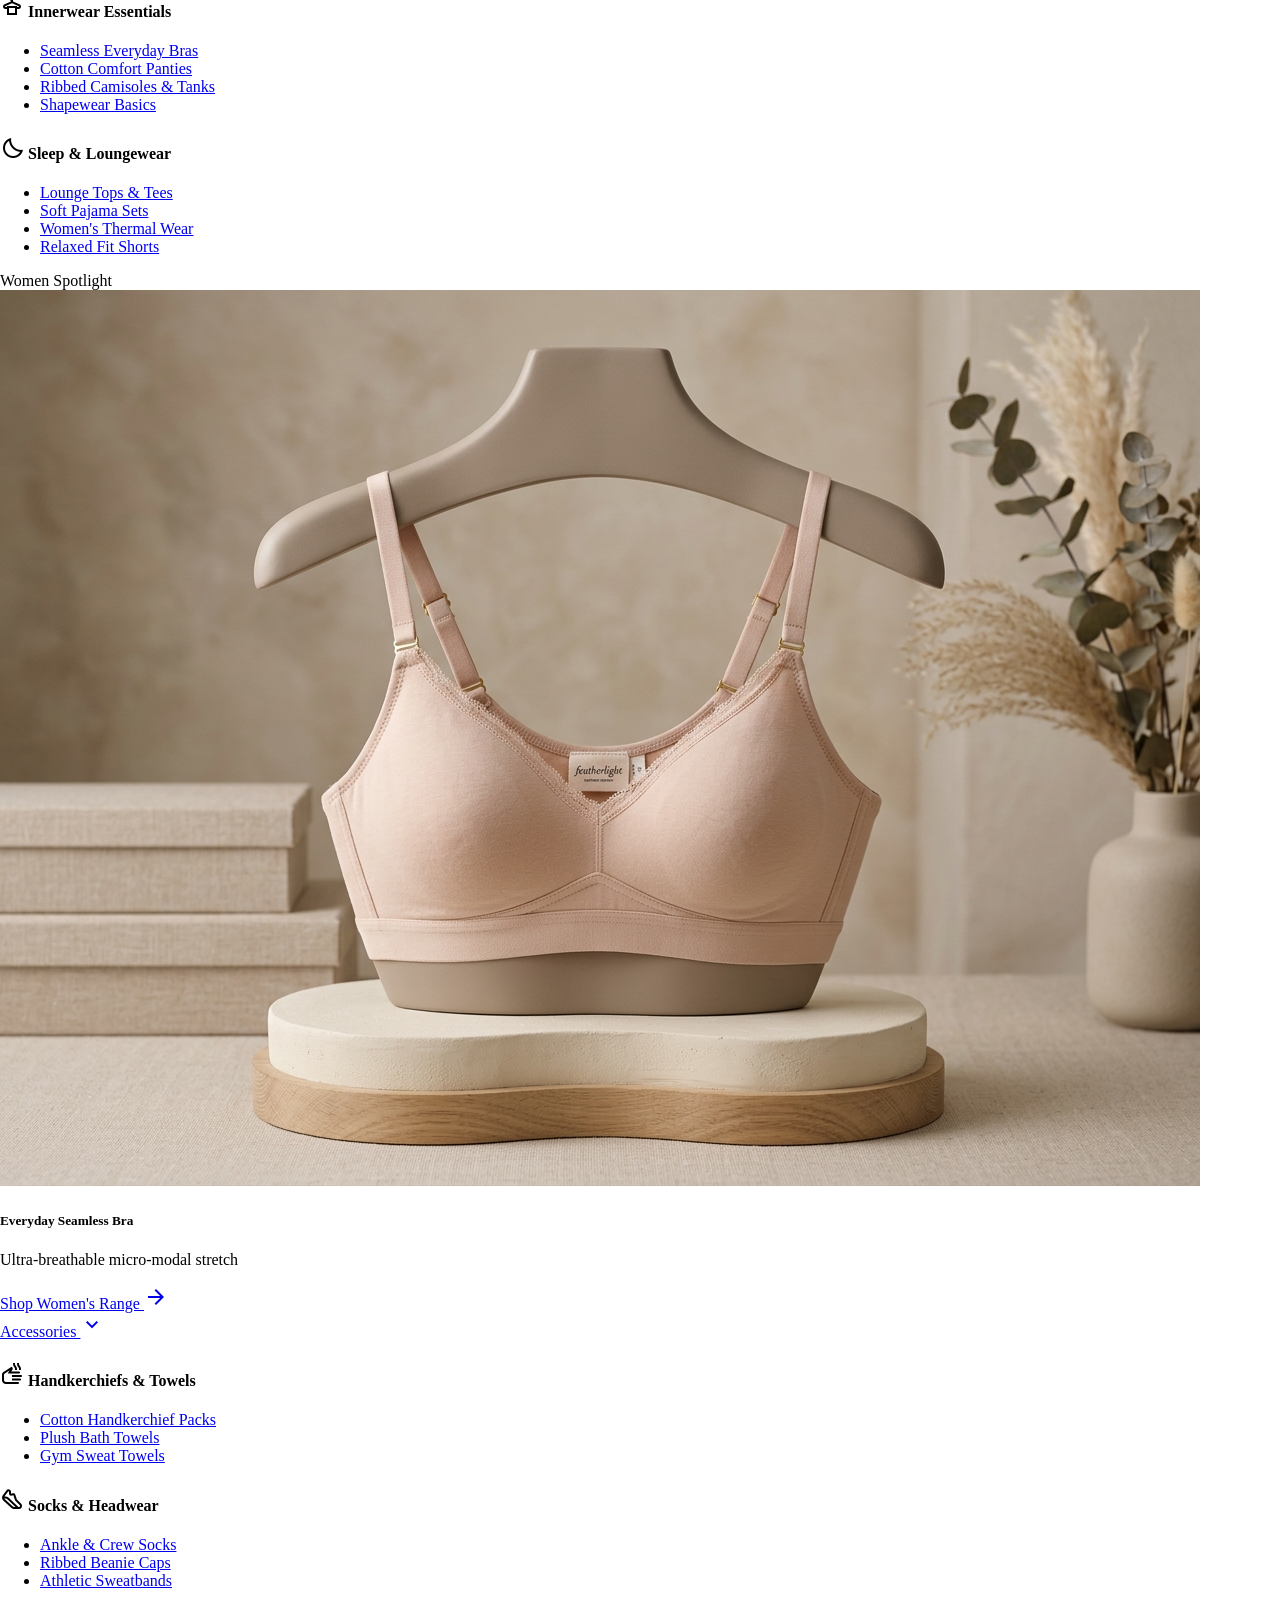
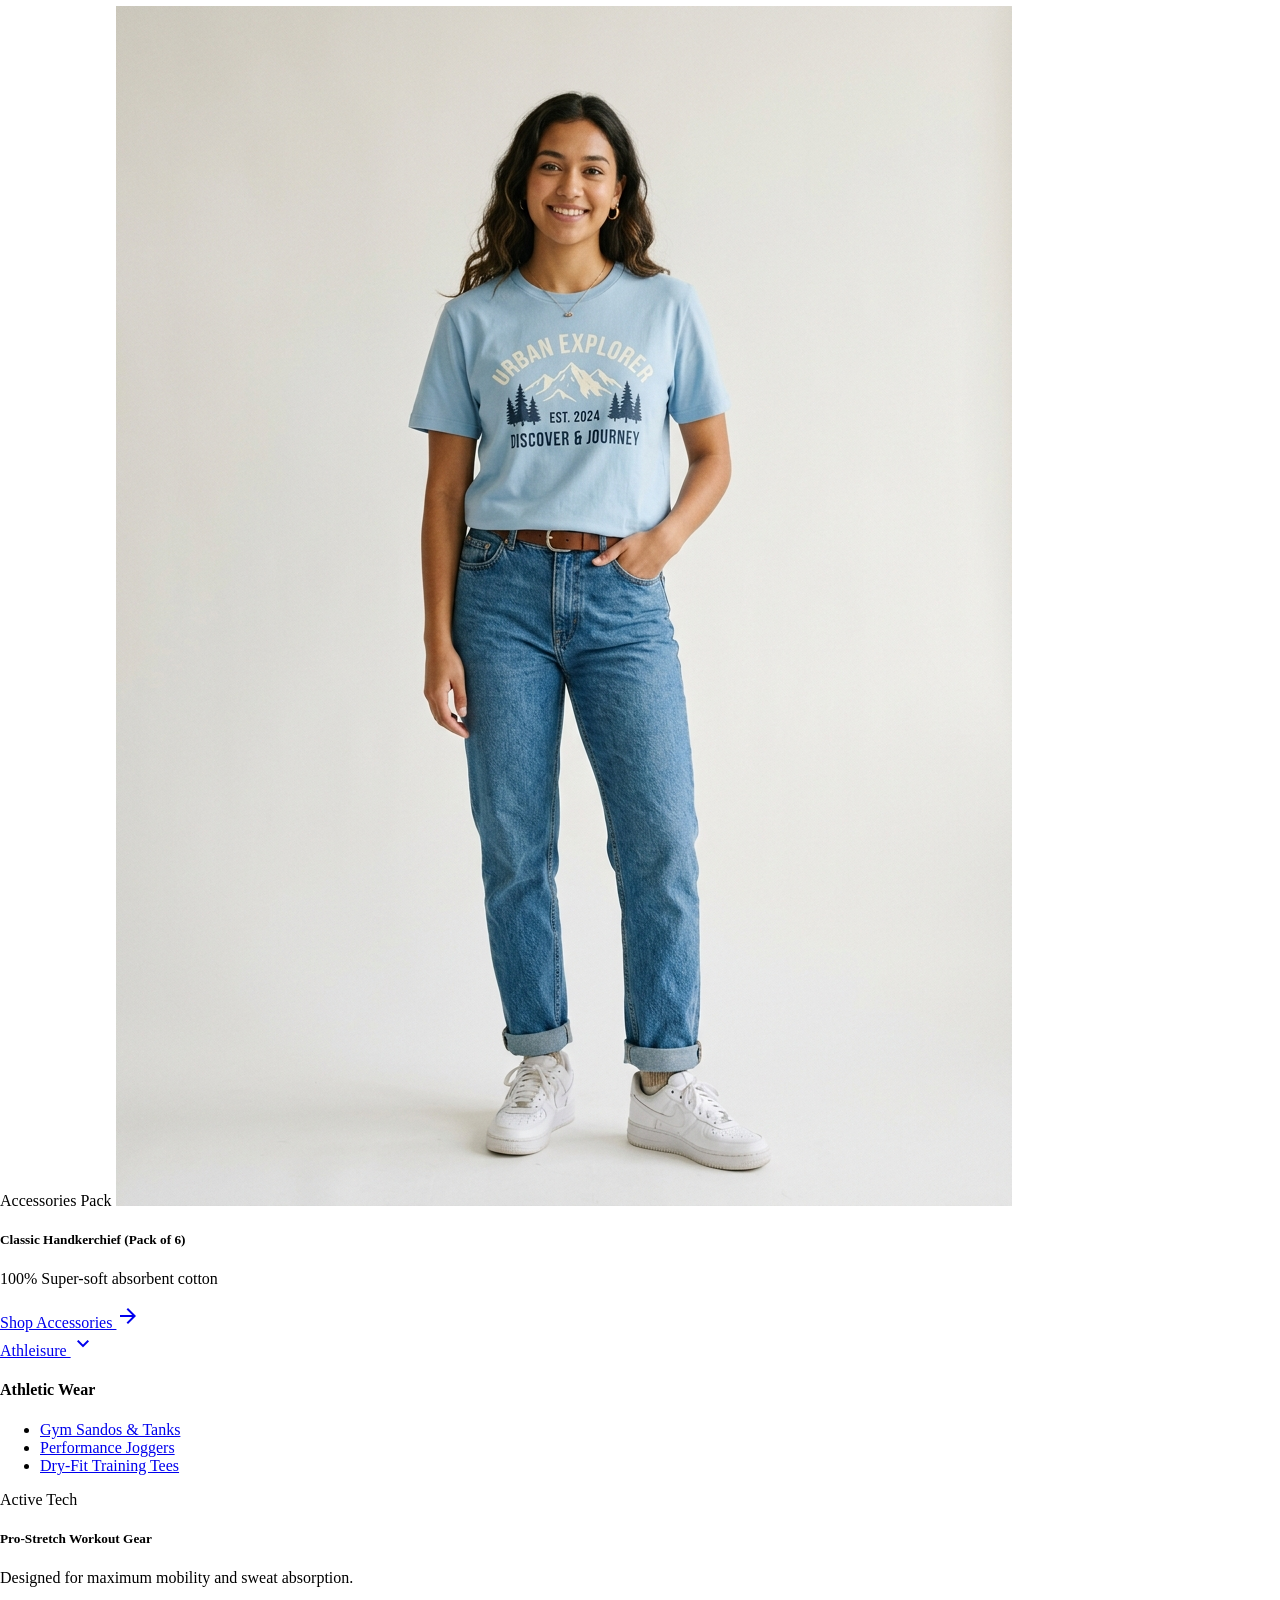
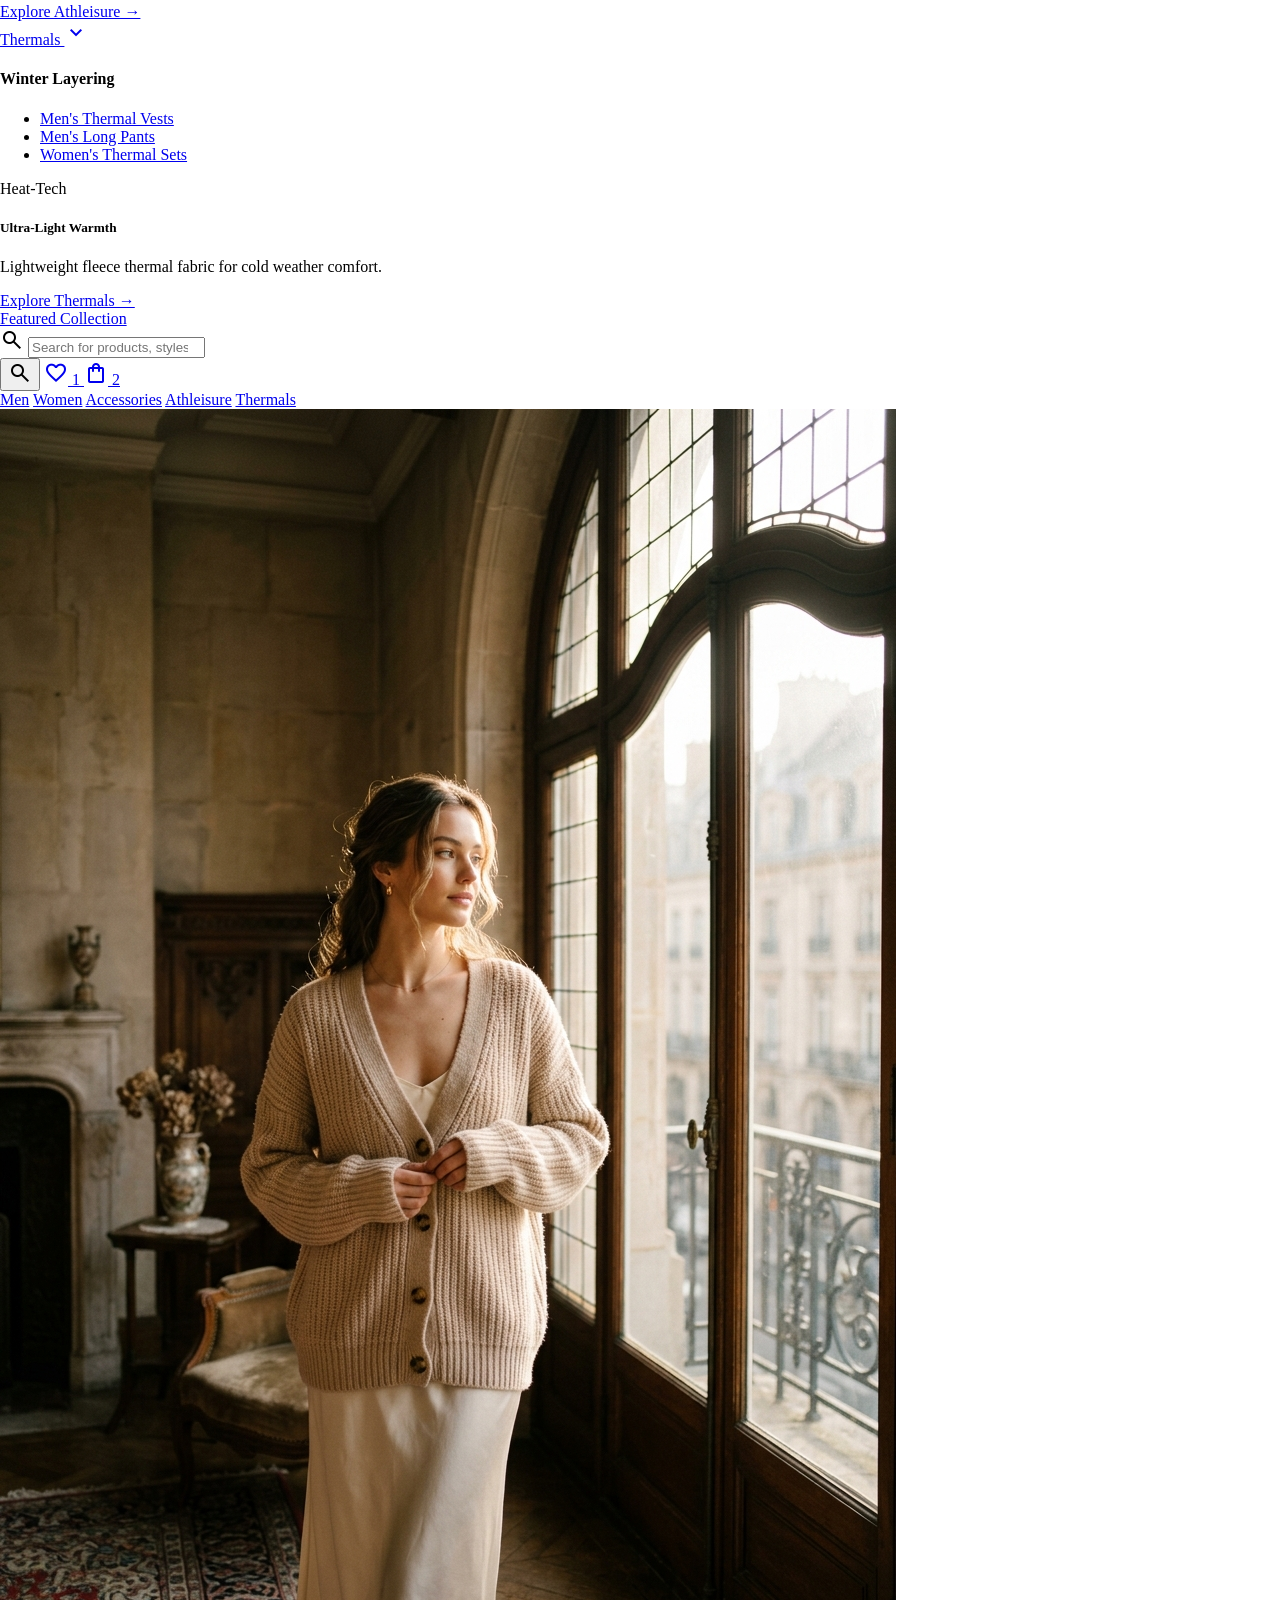
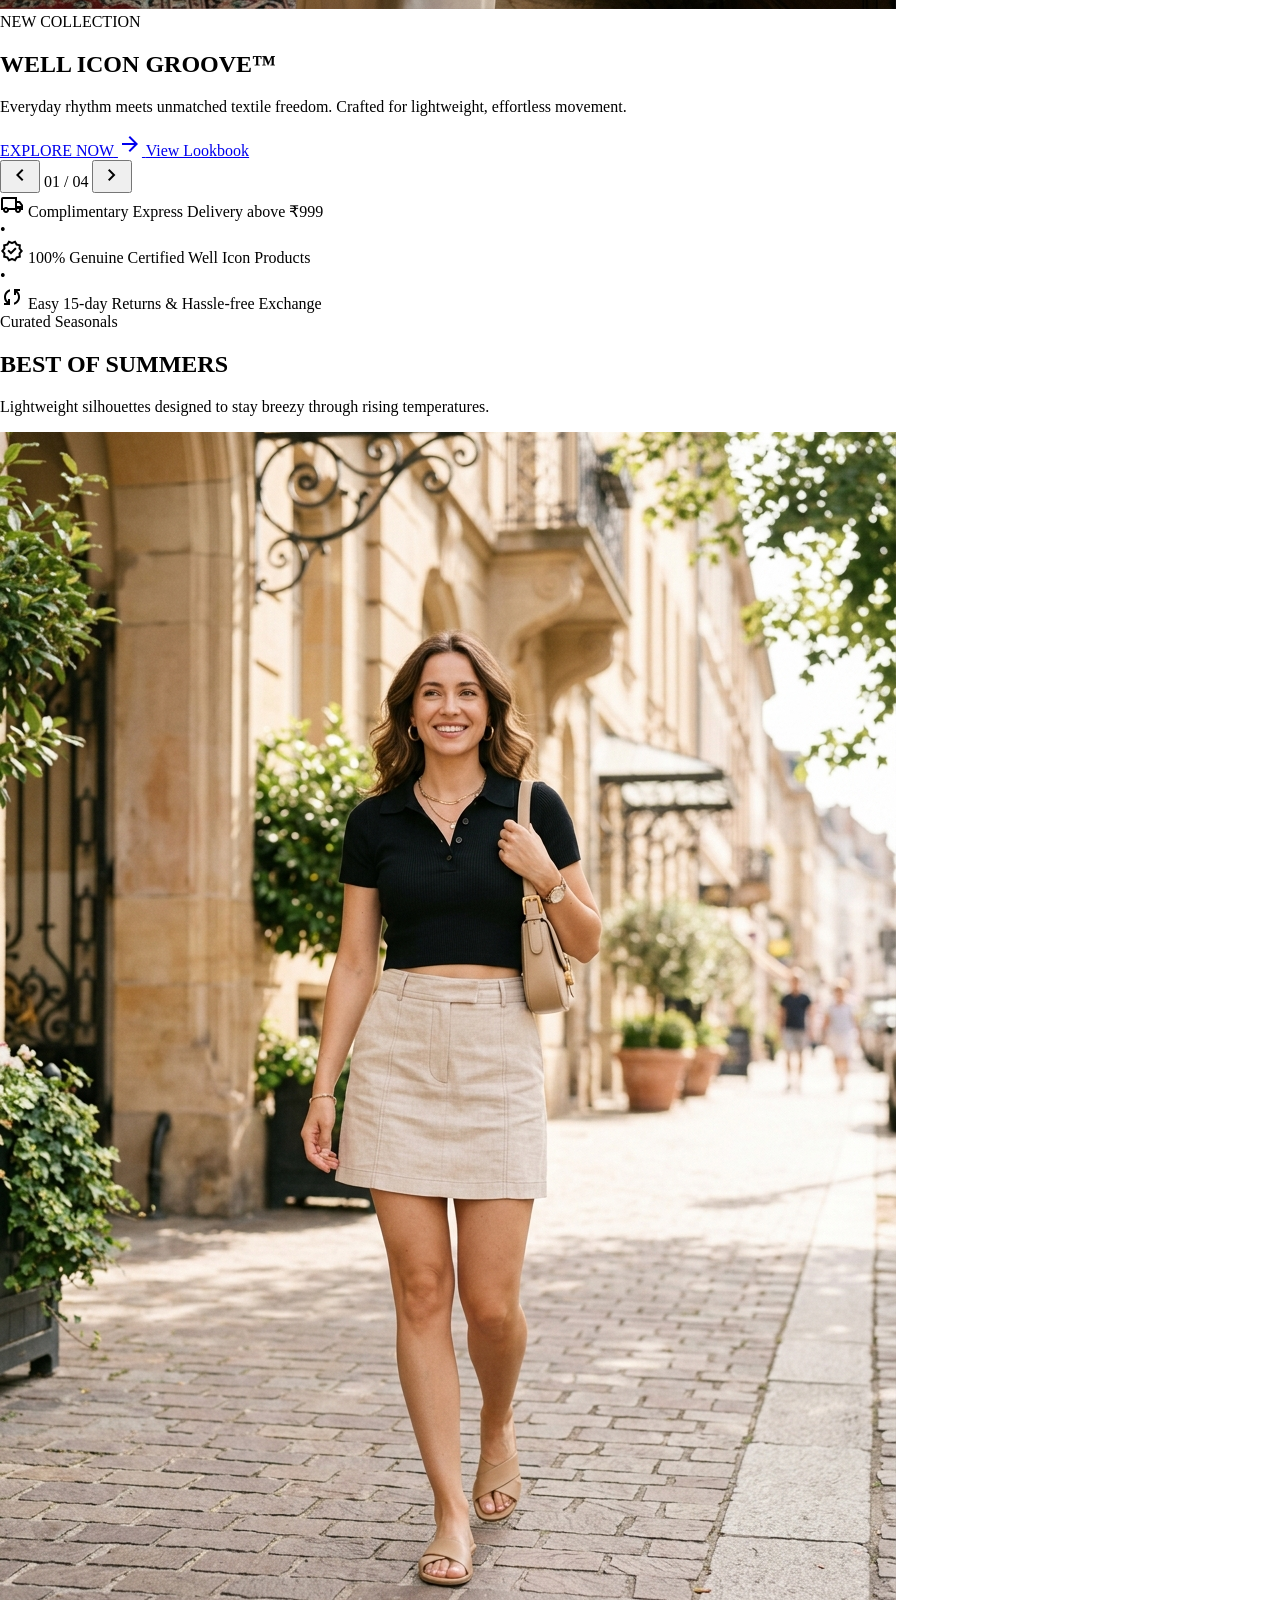
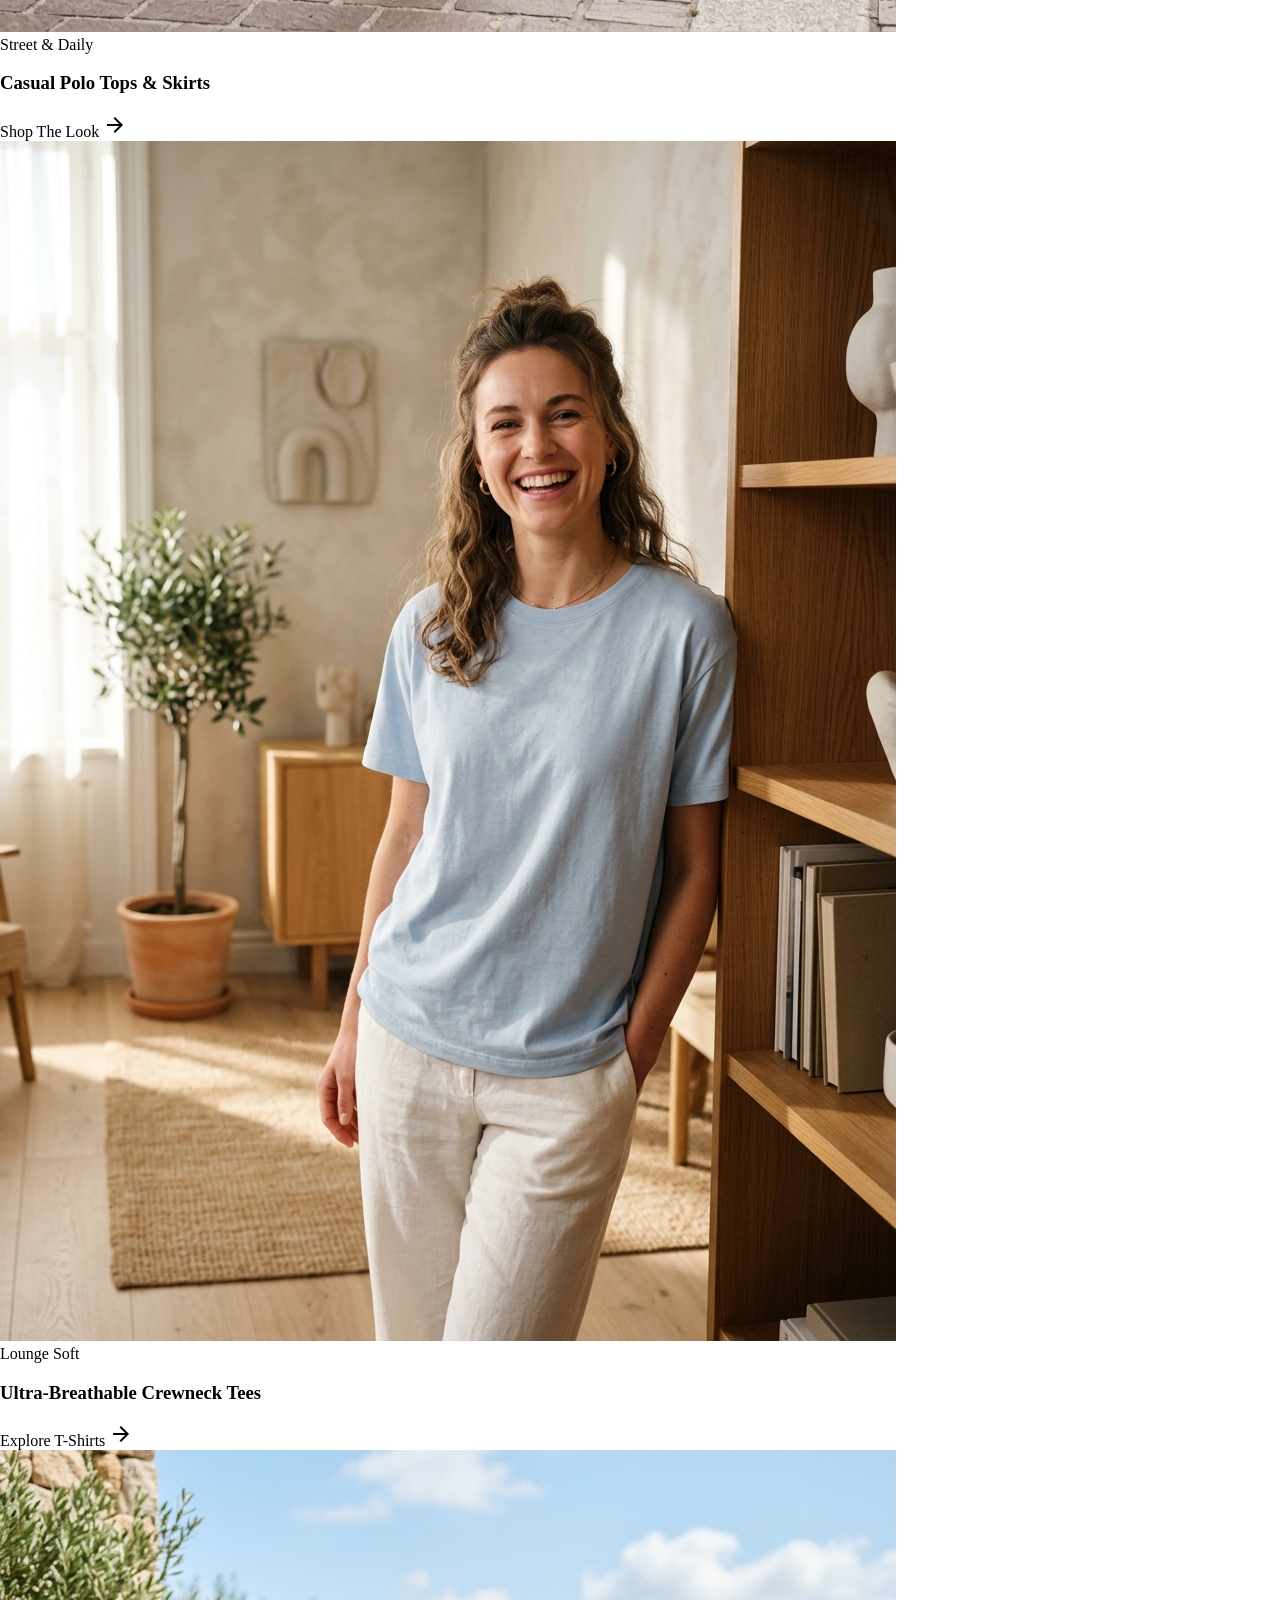
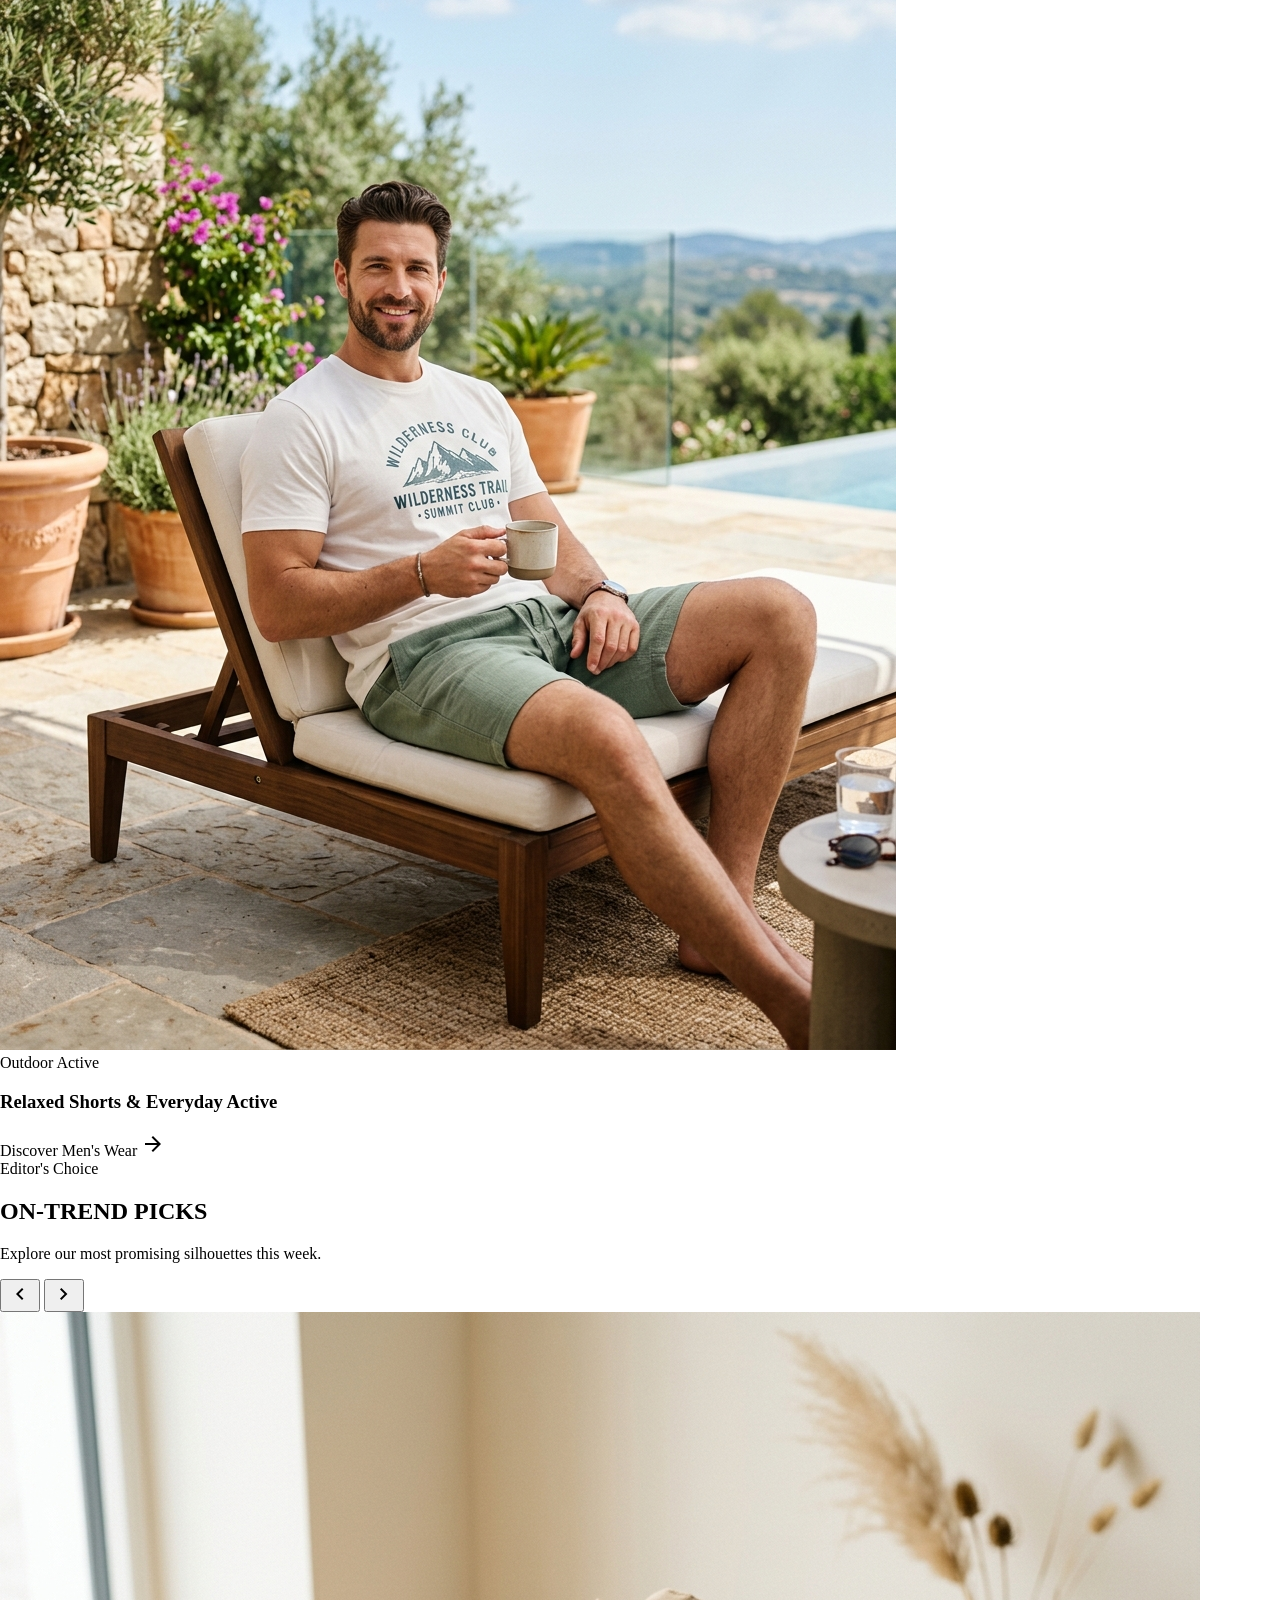
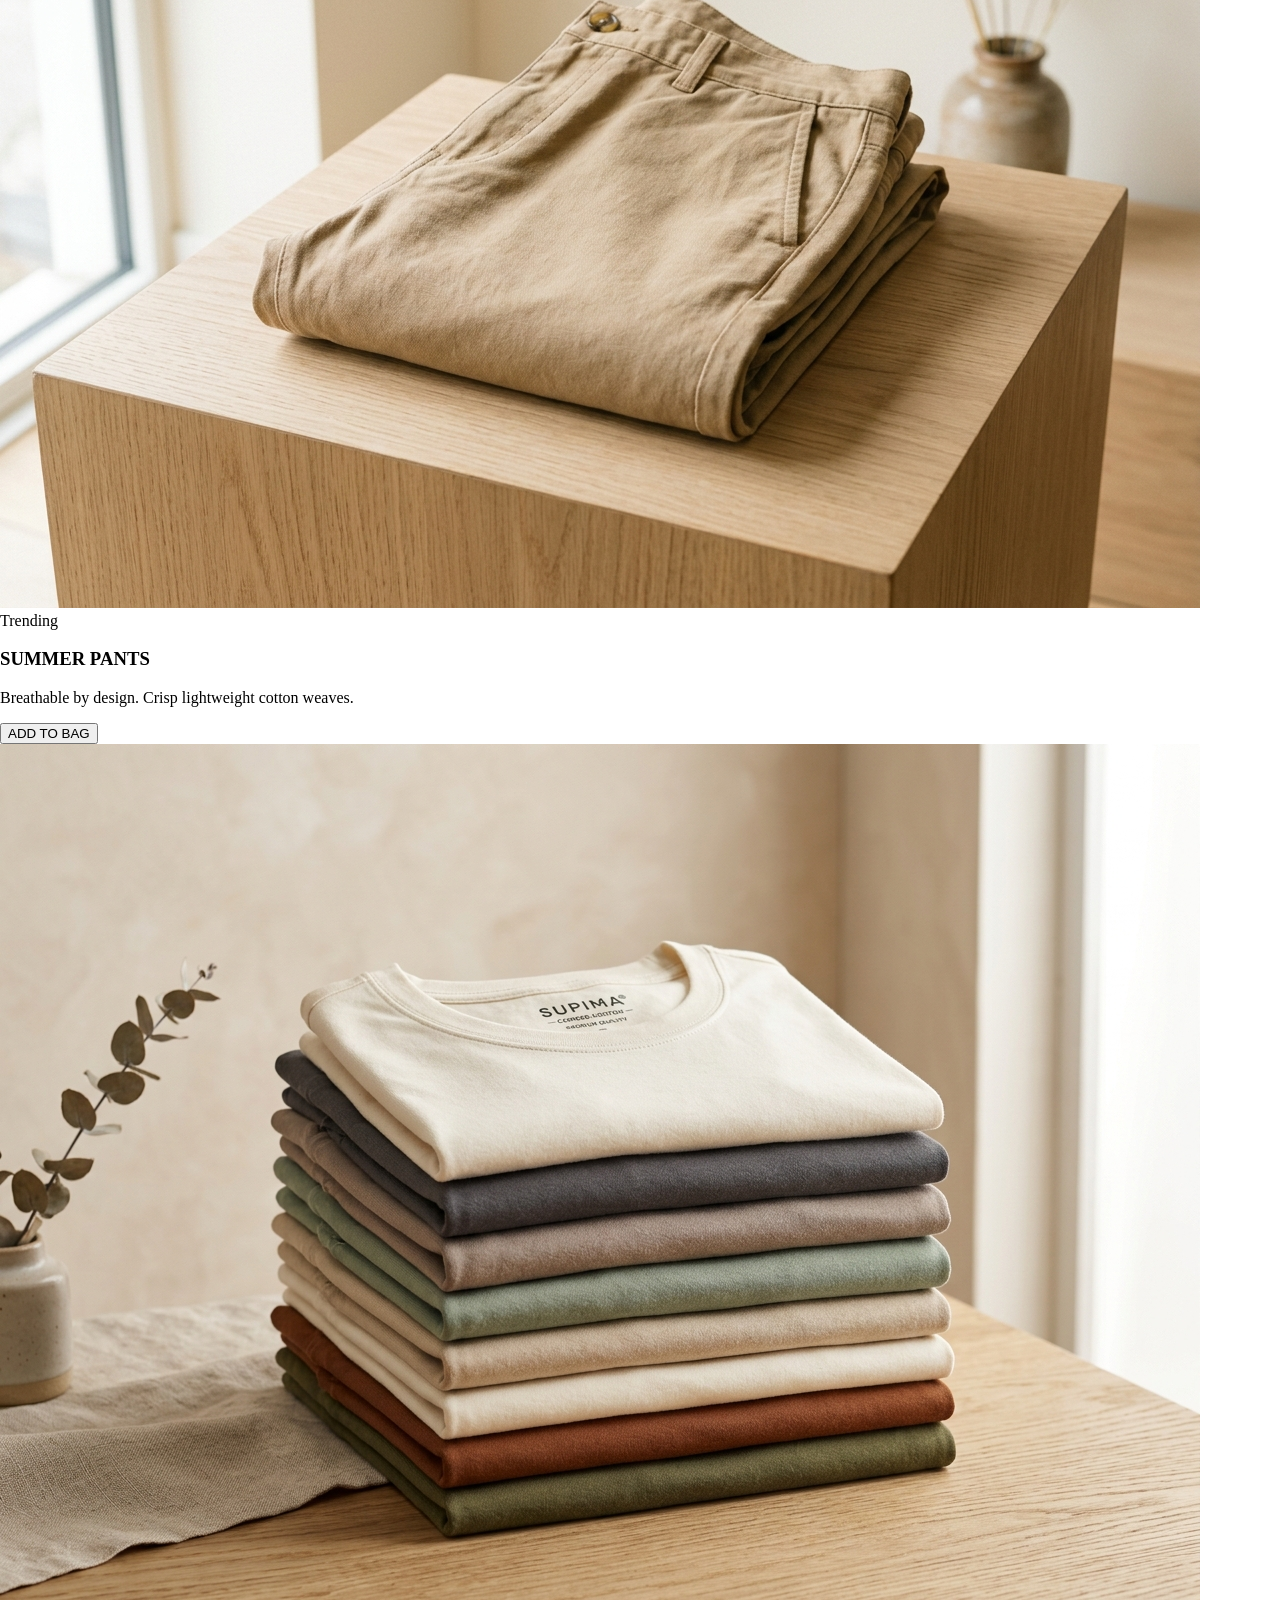
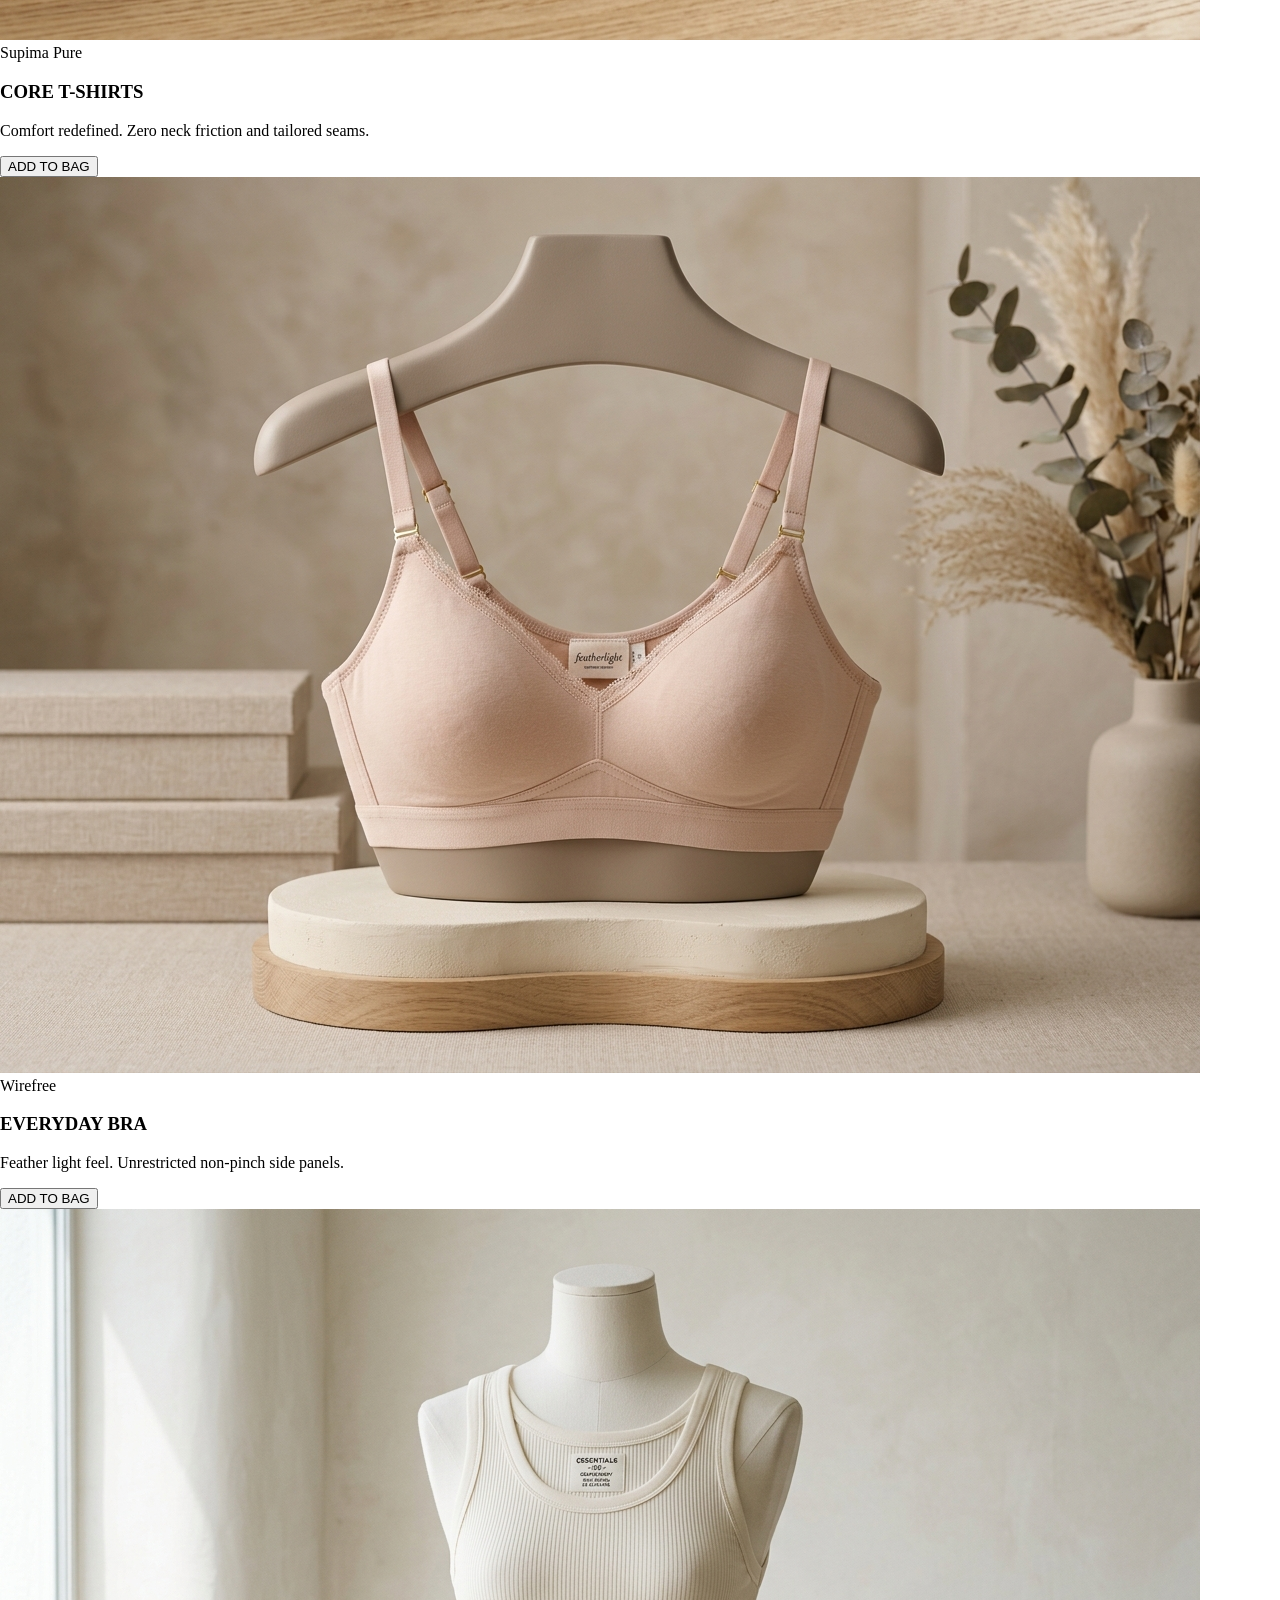
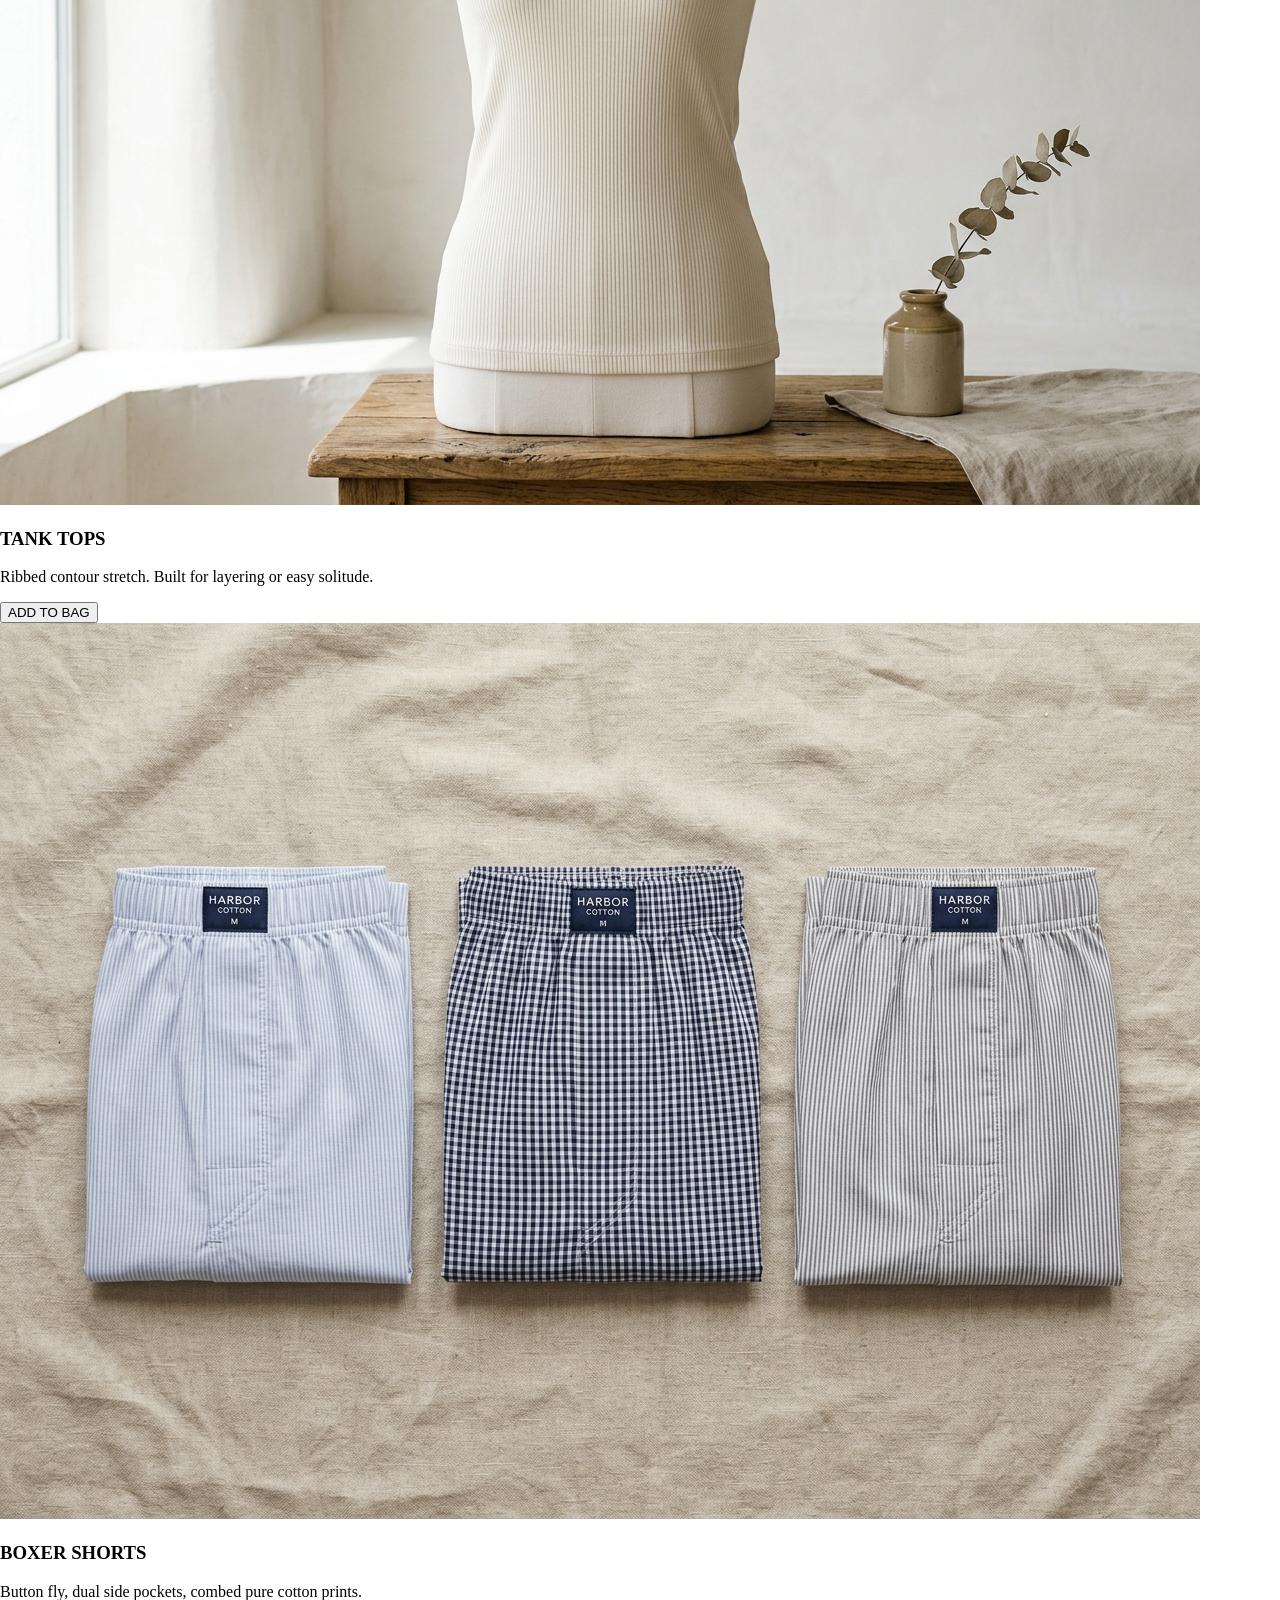
==== commit 57319387: "Add mobile sticky category bar & responsive header Introduce a mobile sticky category nav that appea" ====
--- a/index.html
+++ b/index.html
@@ -168,7 +168,7 @@
   <!-- HEADER -->
   <header class="fixed top-0 left-0 right-0 z-40 w-full bg-surface-canvas/95 backdrop-blur-md shadow-[0_2px_8px_rgba(33,37,41,0.04)]">
     <!-- Top Bar -->
-    <div class="bg-surface-subtle">
+    <div class="bg-surface-subtle hidden md:block">
       <div class="w-full max-w-[1440px] mx-auto px-margin md:px-margin-tablet lg:px-margin-desktop h-8 flex items-center justify-between text-on-surface-variant font-label-md text-label-md">
         <div class="flex items-center gap-space-lg">
           <a class="flex items-center gap-space-xs font-label-md text-label-md uppercase tracking-wider text-primary hover:text-on-surface-variant transition-colors" data-path="jky-studio" href="#">
@@ -199,8 +199,7 @@
           <span class="w-4 h-[2px] bg-current rounded-full transition-all"></span>
           <span class="w-4 h-[2px] bg-current rounded-full transition-all"></span>
         </button>
-        <img alt="Well Icon Brand Logo" class="h-8 w-auto object-contain rounded" src="images/well_icon_logo.jpg"/>
-        <a class="flex flex-col" data-path="home" href="#">
+        <a class="flex flex-col" data-path="home" href="index.html">
           <span class="font-headline-sm text-headline-sm font-bold tracking-tight text-primary leading-none">WELL ICON</span>
           <span class="font-label-xs text-label-xs text-secondary uppercase tracking-widest leading-none mt-1">Comfort Wear</span>
         </a>
@@ -403,7 +402,7 @@
           <input class="w-full bg-surface-subtle font-body-md text-body-md text-on-surface placeholder:text-secondary pl-10 pr-4 py-2 rounded-full outline-none focus:bg-surface-canvas focus:ring-1 focus:ring-primary transition-all" placeholder="Search for products, styles, collections..." type="search"/>
         </div>
       </div>
-      <div class="flex items-center gap-space-sm md:gap-space-md shrink-0">
+      <div class="flex items-center gap-1 sm:gap-2 md:gap-3 shrink-0">
         <button aria-label="Search Mobile" class="md:hidden w-9 h-9 rounded-full flex items-center justify-center text-on-surface-variant hover:bg-surface-subtle transition-colors">
           <span class="material-symbols-outlined text-[22px]">search</span>
         </button>
@@ -415,63 +414,68 @@
           <span class="material-symbols-outlined text-[22px]">shopping_bag</span>
           <span class="absolute -top-0.5 -right-0.5 bg-primary text-on-primary font-label-xs text-label-xs rounded-full min-w-4 h-4 px-1 flex items-center justify-center font-bold">2</span>
         </a>
-        <a aria-label="Account" class="flex items-center gap-space-xs pl-space-xs" data-path="user-profile" href="#">
-          <div class="w-8 h-8 rounded-full bg-primary flex items-center justify-center">
-            <span class="material-symbols-outlined text-on-primary text-[18px]">person</span>
-          </div>
-          <span class="hidden lg:inline font-label-md text-label-md text-on-surface font-semibold">Account</span>
-        </a>
+    </div>
+  </header>
+
+  <!-- MOBILE STICKY CATEGORY NAV BAR (Appears when scrolling past hero poster on phones) -->
+  <div id="mobile-sticky-cat-bar" class="xl:hidden fixed top-[64px] left-0 right-0 z-30 bg-surface-canvas/95 backdrop-blur-md border-b border-border-hairline shadow-md transition-all duration-300 transform -translate-y-full opacity-0 pointer-events-none">
+    <div class="w-full overflow-x-auto no-scrollbar py-2 px-2">
+      <div class="flex items-center justify-between min-w-max text-center divide-x divide-border-hairline font-label-md text-label-md">
+        <a href="men.html" class="px-5 py-1 text-on-surface hover:text-primary font-bold transition-colors">Men</a>
+        <a href="women.html" class="px-5 py-1 text-on-surface hover:text-primary font-bold transition-colors">Women</a>
+        <a href="accessories.html" class="px-5 py-1 text-on-surface hover:text-primary font-bold transition-colors">Accessories</a>
+        <a href="men.html#sandos" class="px-5 py-1 text-on-surface hover:text-primary font-bold transition-colors">Athleisure</a>
+        <a href="men.html#thermals" class="px-5 py-1 text-on-surface hover:text-primary font-bold transition-colors">Thermals</a>
       </div>
     </div>
-
-    <!-- Banner Announcement -->
-    <div class="bg-primary text-on-primary py-1.5 px-margin">
-      <div class="w-full max-w-[1440px] mx-auto flex items-center justify-center text-center font-label-md text-label-md gap-space-md">
-        <span class="material-symbols-outlined text-[16px] text-badge-fresh">verified</span>
-        <span>Complimentary Express Delivery on Orders Over ₹999 | Everyday Comfort, Made for You</span>
-        <a class="underline text-on-primary hover:text-surface-dim transition-colors font-semibold hidden sm:inline" data-path="offers" href="#">Explore Offers</a>
-      </div>
-    </div>
-  </header>
+  </div>
 
   <!-- MAIN CONTENT -->
-  <main class="w-full pt-32 bg-surface">
+  <main class="w-full pt-16 md:pt-28 bg-surface">
     <div class="flex flex-col w-full">
 
       <!-- 1. HERO SECTION -->
       <section class="relative w-full bg-surface-canvas overflow-hidden">
-        <div class="relative w-full aspect-[21/9] min-h-[460px] md:min-h-[560px] max-h-[660px]">
-          <img alt="WELL ICON EDITION New Drop" class="w-full h-full object-cover object-center" src="https://images.unsplash.com/photo-1517838277536-f5f99be501cd?q=80&w=2000&auto=format&fit=crop" onerror="this.onerror=null; this.src='images/campaign_always_init.jpg';"/>
-          <div class="absolute inset-0 bg-gradient-to-r from-primary/70 via-primary/30 to-transparent flex items-center">
-            <div class="w-full max-w-[1440px] mx-auto px-margin md:px-margin-tablet lg:px-margin-desktop py-space-xl text-on-primary">
-              <div class="max-w-xl space-y-space-md">
-                <span class="inline-block px-space-md py-space-xs rounded-full bg-surface-canvas/20 backdrop-blur-md font-label-md text-label-md uppercase tracking-wider text-on-primary">NEW COLLECTION</span>
-                <h1 class="font-display-hero text-display-hero text-on-primary tracking-tight font-extrabold uppercase">
+        <div class="relative w-full aspect-[4/5] sm:aspect-[16/9] md:aspect-[21/9] min-h-[480px] sm:min-h-[520px] md:min-h-[560px] md:max-h-[660px] bg-primary overflow-hidden">
+          <!-- Hero Background Image (Absolute inset-0 ensures 100% full cover without blank gray space) -->
+          <img alt="WELL ICON EDITION New Drop" class="absolute inset-0 w-full h-full object-cover object-center" src="https://images.unsplash.com/photo-1517838277536-f5f99be501cd?q=80&w=2000&auto=format&fit=crop" onerror="this.onerror=null; this.src='images/campaign_always_init.jpg';"/>
+          
+          <!-- Responsive Overlay Gradient -->
+          <div class="absolute inset-0 bg-gradient-to-b from-primary/85 via-primary/40 to-transparent md:bg-gradient-to-r md:from-primary/80 md:via-primary/35 md:to-transparent flex items-start md:items-center">
+            <div class="w-full max-w-[1440px] mx-auto px-margin md:px-margin-tablet lg:px-margin-desktop pt-8 sm:pt-12 md:py-space-xl text-on-primary">
+              <div class="max-w-xl space-y-3 sm:space-y-4 md:space-y-space-md">
+                <span class="inline-block px-3 py-1 rounded-full bg-surface-canvas/20 backdrop-blur-md font-label-md text-[10px] sm:text-xs md:text-label-md font-bold uppercase tracking-widest text-on-primary">NEW COLLECTION</span>
+                
+                <h1 class="font-display-hero text-2xl sm:text-3xl md:text-5xl font-extrabold uppercase tracking-tight text-on-primary leading-tight">
                   WELL ICON <span class="text-secondary-fixed">GROOVE™</span>
                 </h1>
-                <p class="font-headline-sm text-headline-sm text-surface-container-low font-normal tracking-wide">
-                  Our New Drop Is Here! Everyday rhythm meets unmatched textile freedom.
+                
+                <p class="font-body-md text-xs sm:text-sm md:text-base text-surface-container-low font-normal tracking-wide max-w-sm sm:max-w-md leading-relaxed">
+                  Everyday rhythm meets unmatched textile freedom. Crafted for lightweight, effortless movement.
                 </p>
-                <div class="pt-space-sm flex items-center gap-space-md">
-                  <a class="px-7 py-3 rounded-full bg-surface-canvas text-primary font-label-lg text-label-lg font-bold shadow-md hover:bg-surface-subtle transition-all active:scale-95 inline-flex items-center gap-2" href="#">
-                    EXPLORE NOW
-                    <span class="material-symbols-outlined text-[18px]">arrow_forward</span>
+
+                <!-- Action Buttons: Single Compact CTA on Mobile, Dual on Desktop -->
+                <div class="pt-1 sm:pt-2 md:pt-space-sm flex items-center gap-3">
+                  <a class="px-5 sm:px-6 py-2.5 sm:py-3 rounded-full bg-surface-canvas text-primary font-label-md text-xs sm:text-sm md:text-label-lg font-bold shadow-md hover:bg-surface-subtle transition-all active:scale-95 inline-flex items-center gap-1.5 whitespace-nowrap" href="men.html">
+                    <span>EXPLORE NOW</span>
+                    <span class="material-symbols-outlined text-[16px] md:text-[18px]">arrow_forward</span>
                   </a>
-                  <a class="px-6 py-3 rounded-full bg-surface-canvas/15 backdrop-blur-md text-on-primary font-label-lg text-label-lg hover:bg-surface-canvas/25 transition-all" href="#">
+                  <a class="hidden sm:inline-flex px-5 py-2.5 sm:py-3 rounded-full bg-surface-canvas/15 backdrop-blur-md text-on-primary font-label-md text-xs sm:text-sm md:text-label-lg hover:bg-surface-canvas/25 transition-all whitespace-nowrap" href="#">
                     View Lookbook
                   </a>
                 </div>
               </div>
             </div>
           </div>
-          <!-- Controls & Indicator -->
-          <div class="absolute bottom-6 right-6 lg:right-16 flex items-center gap-space-md bg-primary-container/80 backdrop-blur-md text-on-primary px-space-md py-space-xs rounded-full shadow-lg z-10">
-            <button aria-label="Previous slide" class="w-8 h-8 rounded-full flex items-center justify-center hover:bg-surface-canvas/20 transition-colors">
-              <span class="material-symbols-outlined text-[20px]">chevron_left</span>
+
+          <!-- Controls & Indicator: Compact on Mobile -->
+          <div class="absolute bottom-4 right-4 md:bottom-6 md:right-6 lg:right-16 flex items-center gap-2 md:gap-space-md bg-primary-container/80 backdrop-blur-md text-on-primary px-3 md:px-space-md py-1 md:py-space-xs rounded-full shadow-lg z-10">
+            <button aria-label="Previous slide" class="w-6 h-6 md:w-8 md:h-8 rounded-full flex items-center justify-center hover:bg-surface-canvas/20 transition-colors">
+              <span class="material-symbols-outlined text-[16px] md:text-[20px]">chevron_left</span>
             </button>
-            <span class="font-label-md text-label-md font-bold tracking-widest">01 / 04</span>
-            <button aria-label="Next slide" class="w-8 h-8 rounded-full flex items-center justify-center hover:bg-surface-canvas/20 transition-colors">
-              <span class="material-symbols-outlined text-[20px]">chevron_right</span>
+            <span class="font-label-md text-[11px] md:text-label-md font-bold tracking-widest">01 / 04</span>
+            <button aria-label="Next slide" class="w-6 h-6 md:w-8 md:h-8 rounded-full flex items-center justify-center hover:bg-surface-canvas/20 transition-colors">
+              <span class="material-symbols-outlined text-[16px] md:text-[20px]">chevron_right</span>
             </button>
           </div>
         </div>
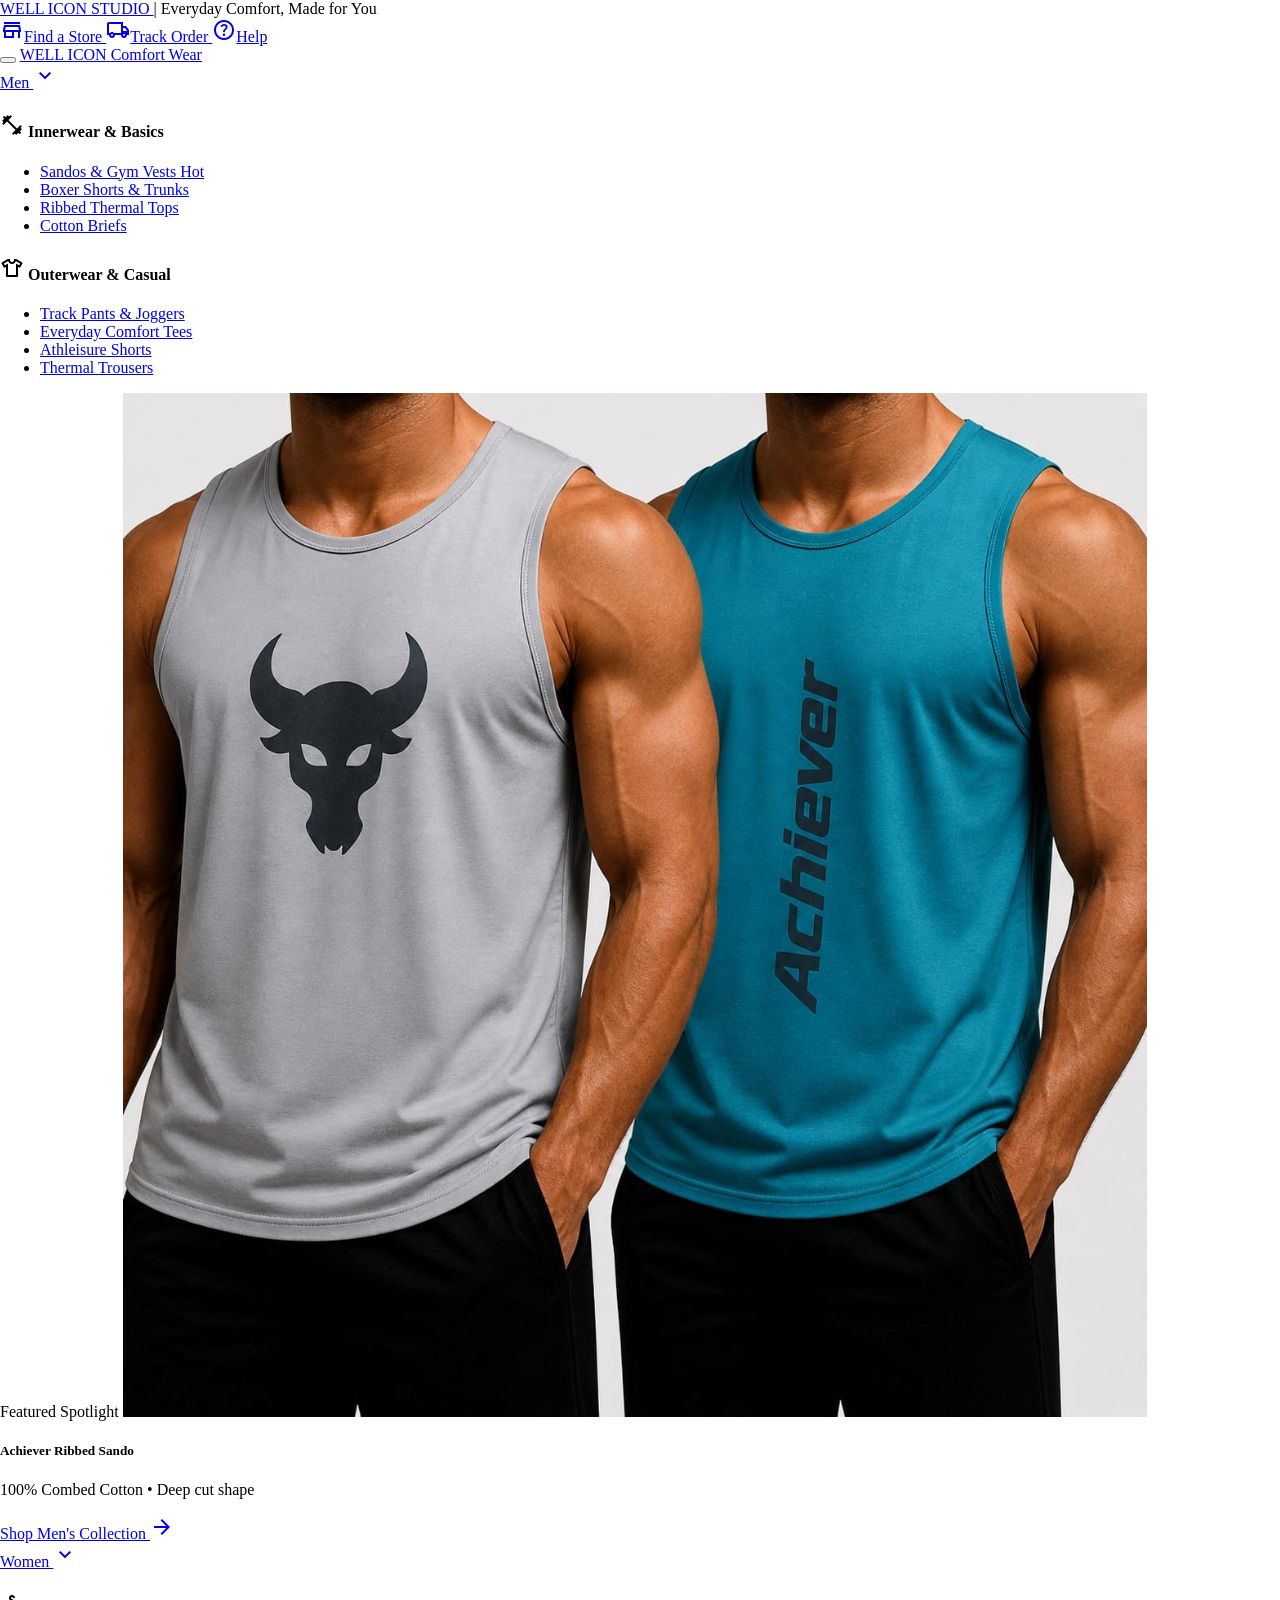
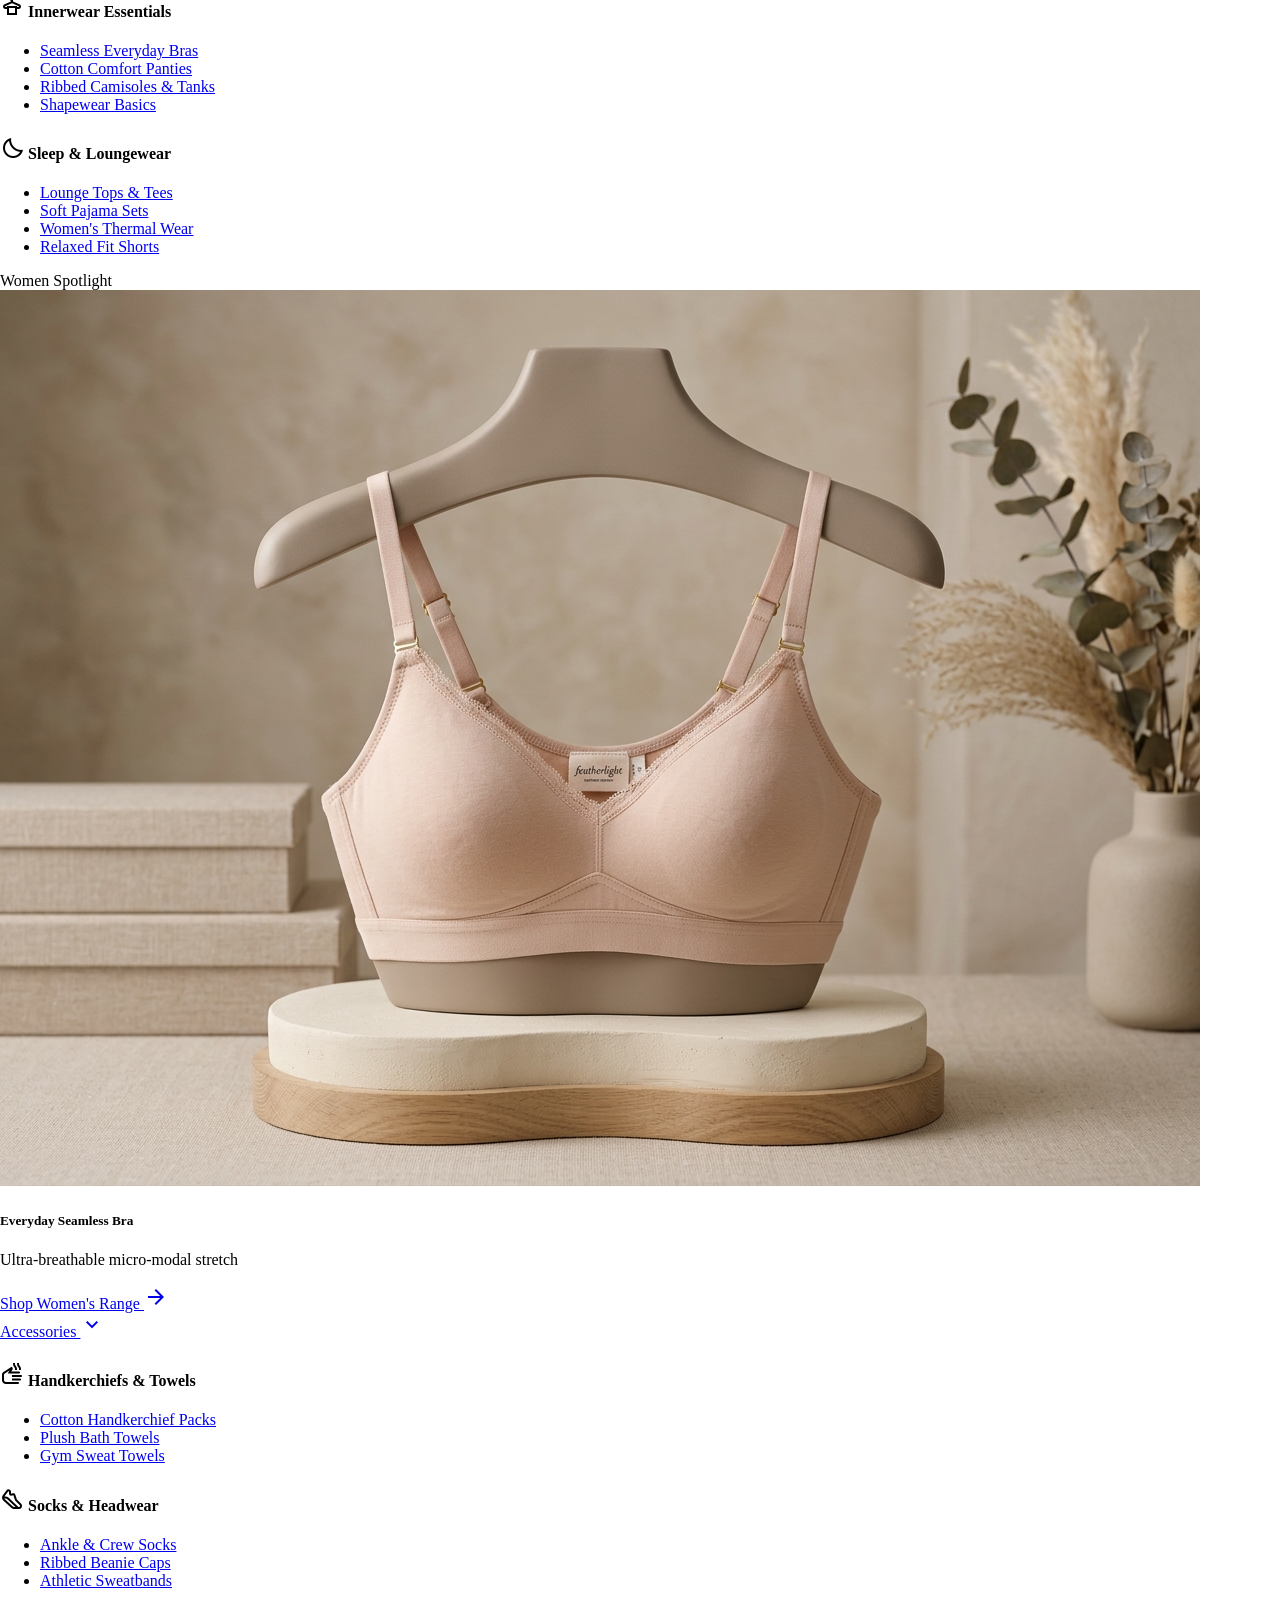
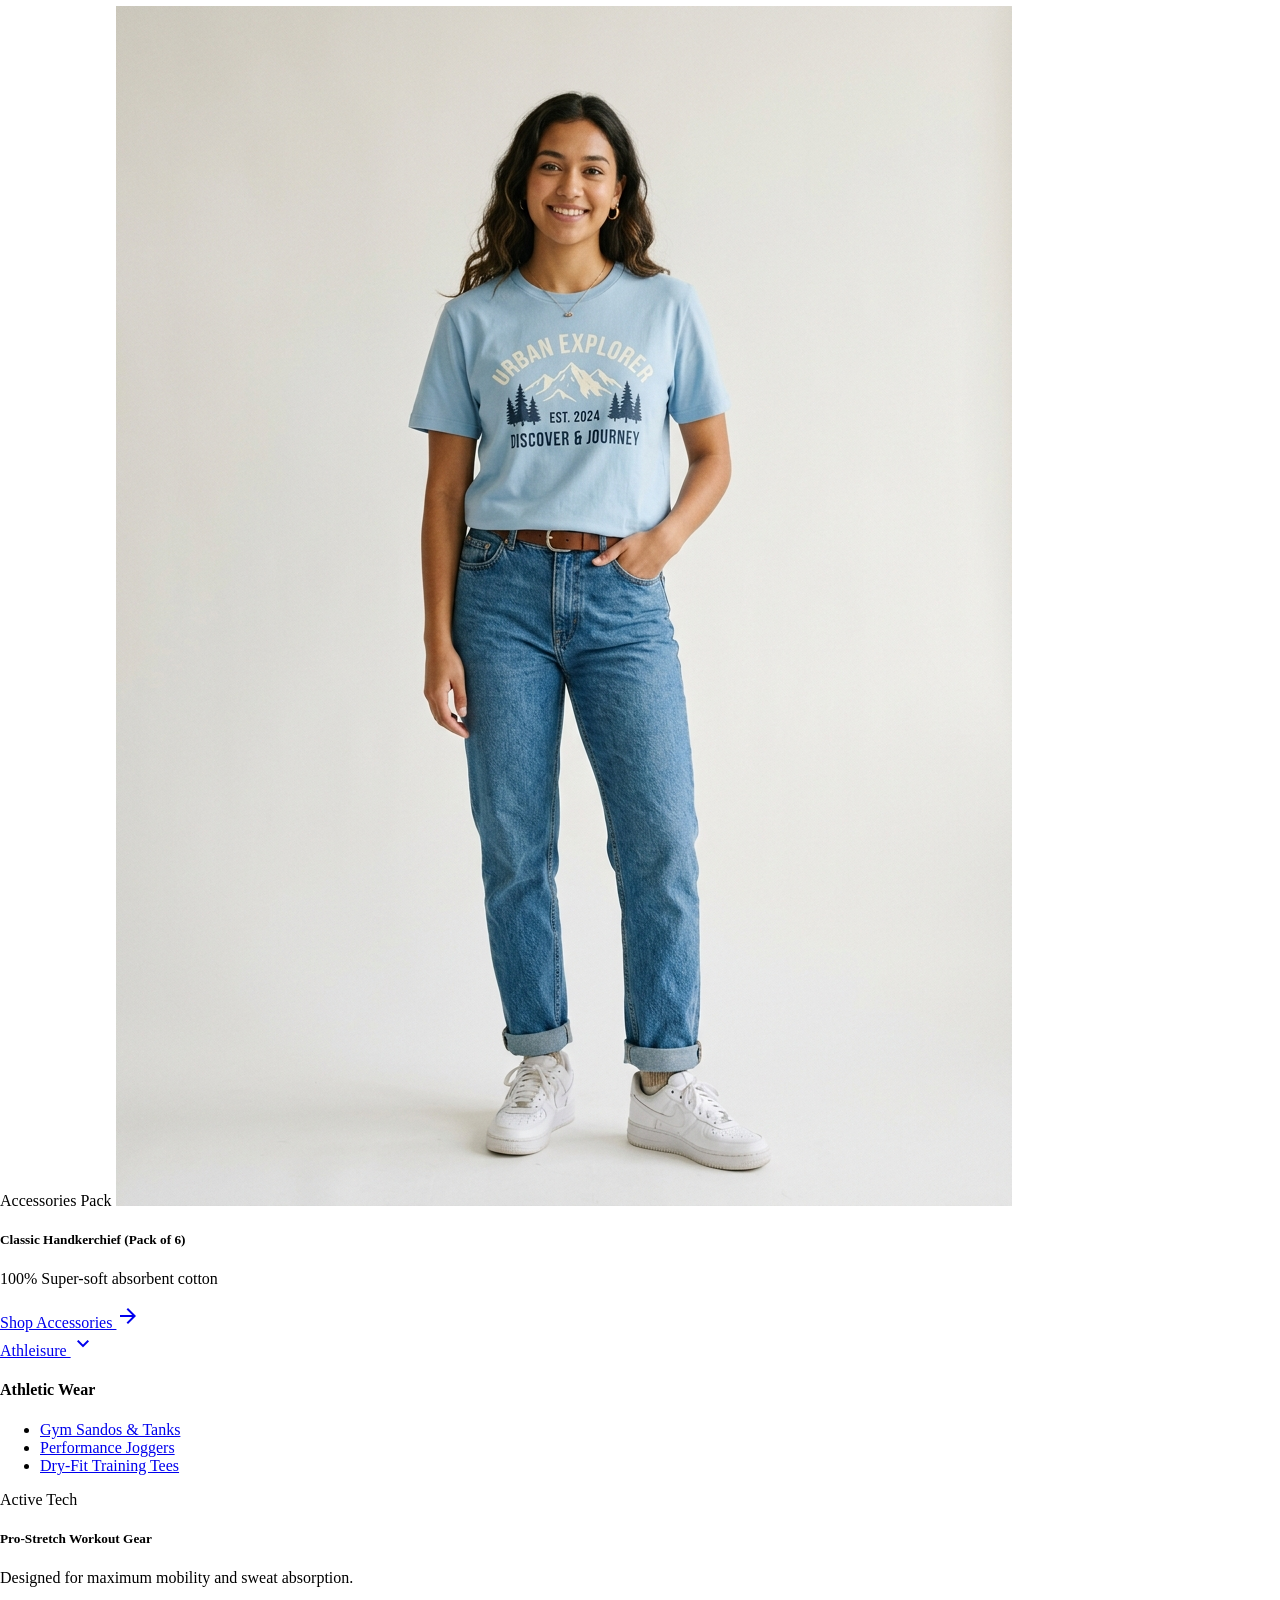
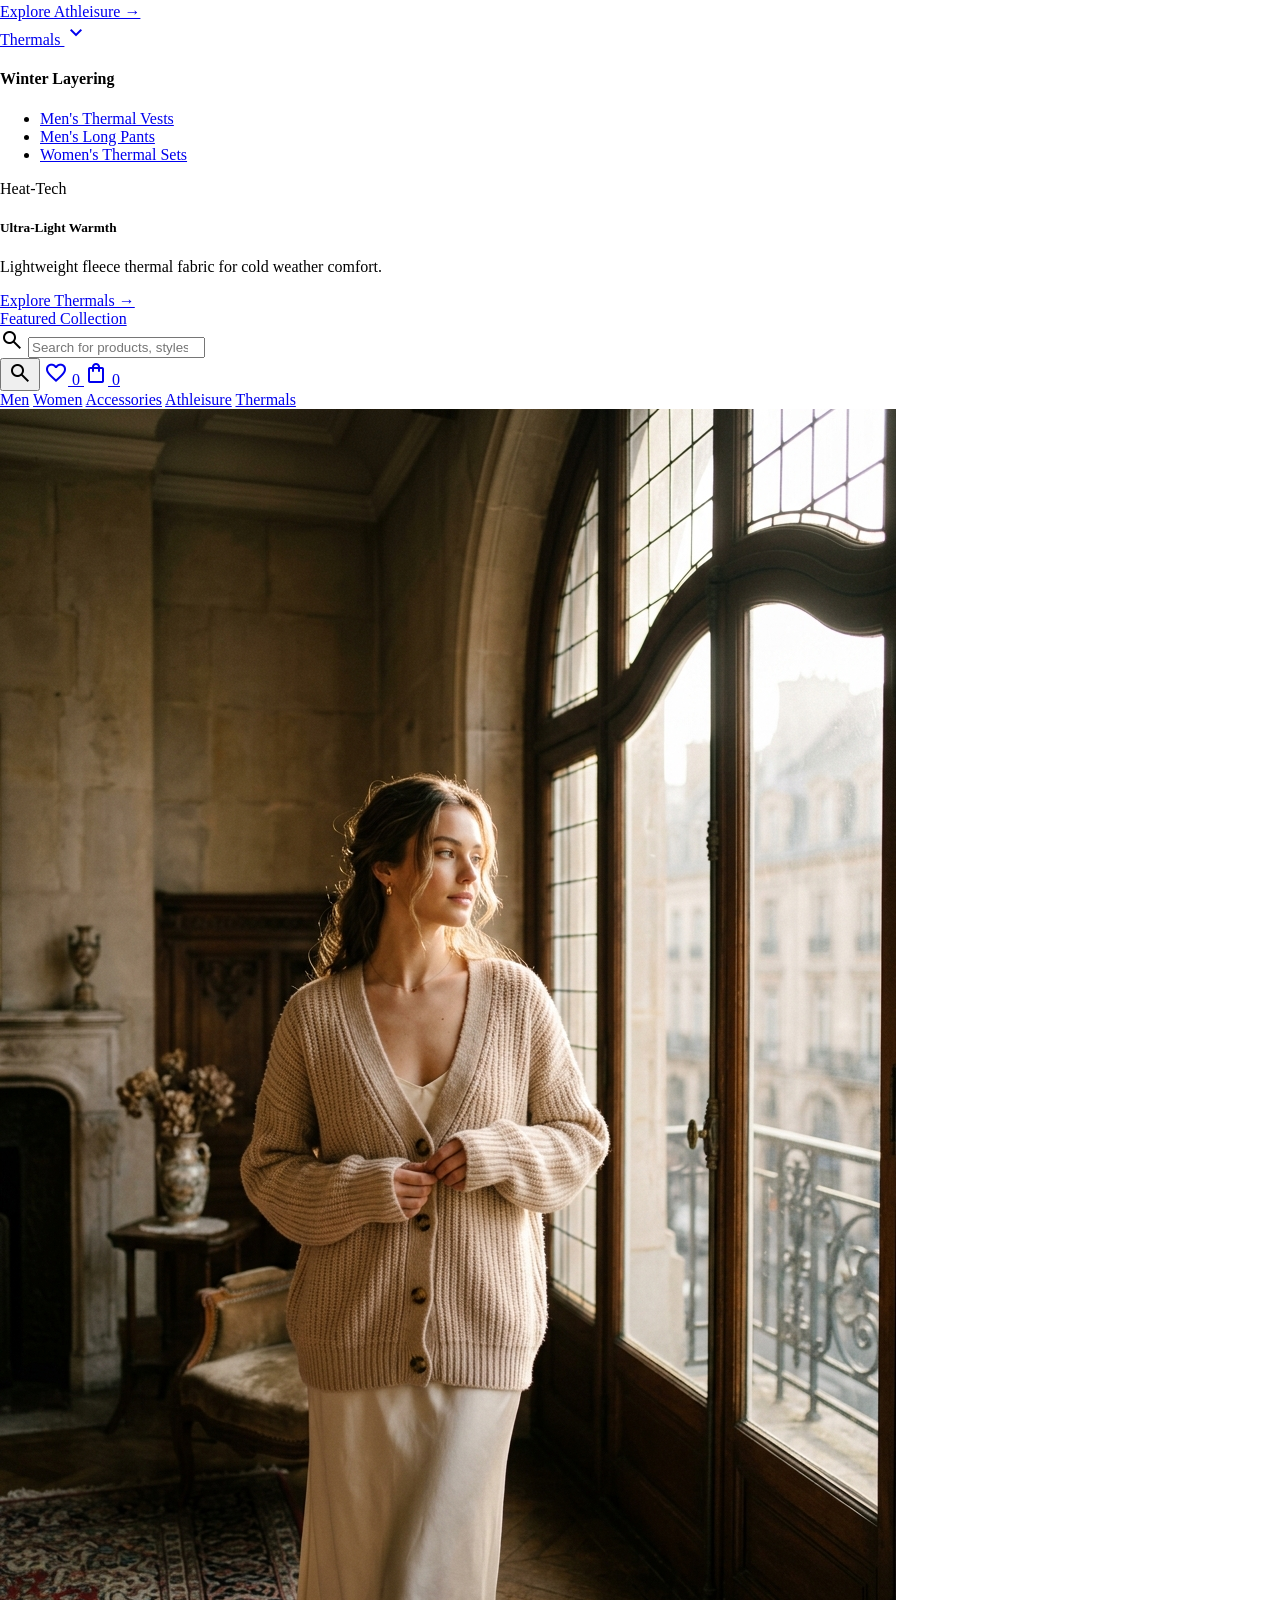
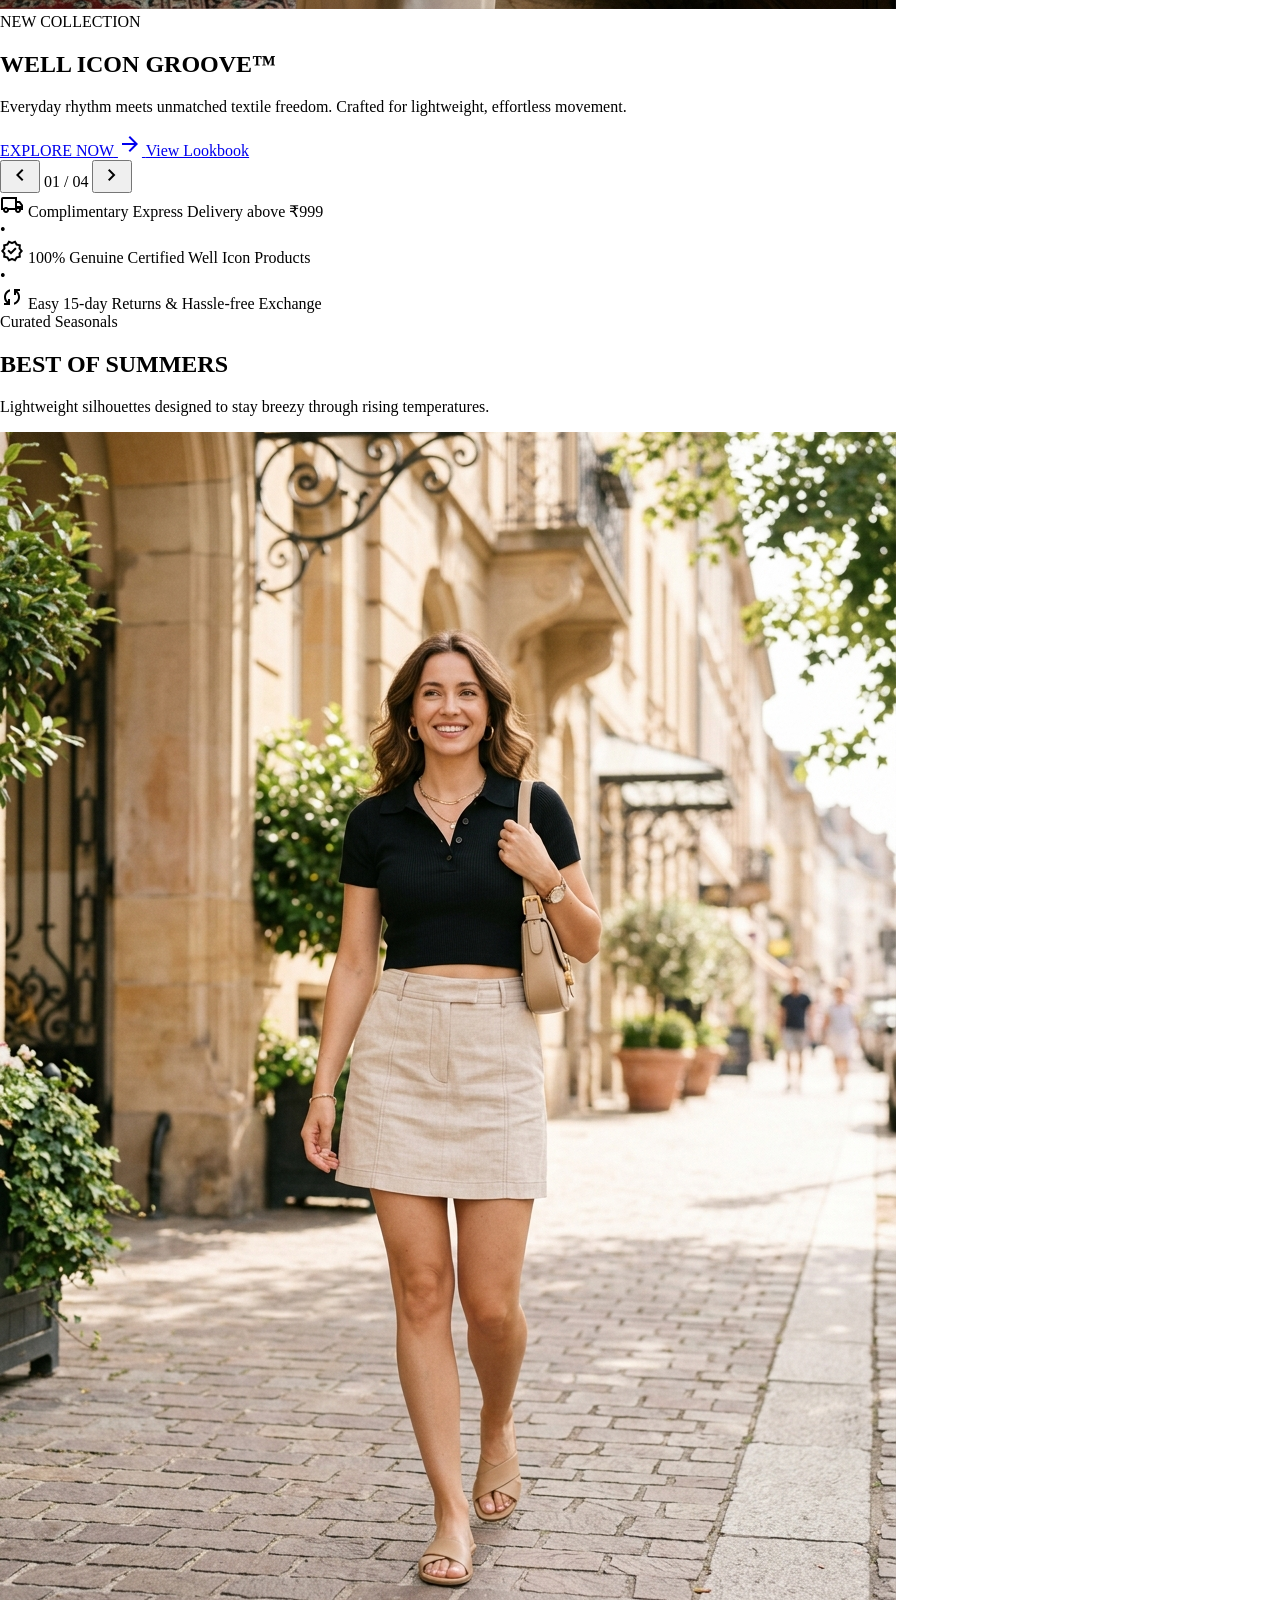
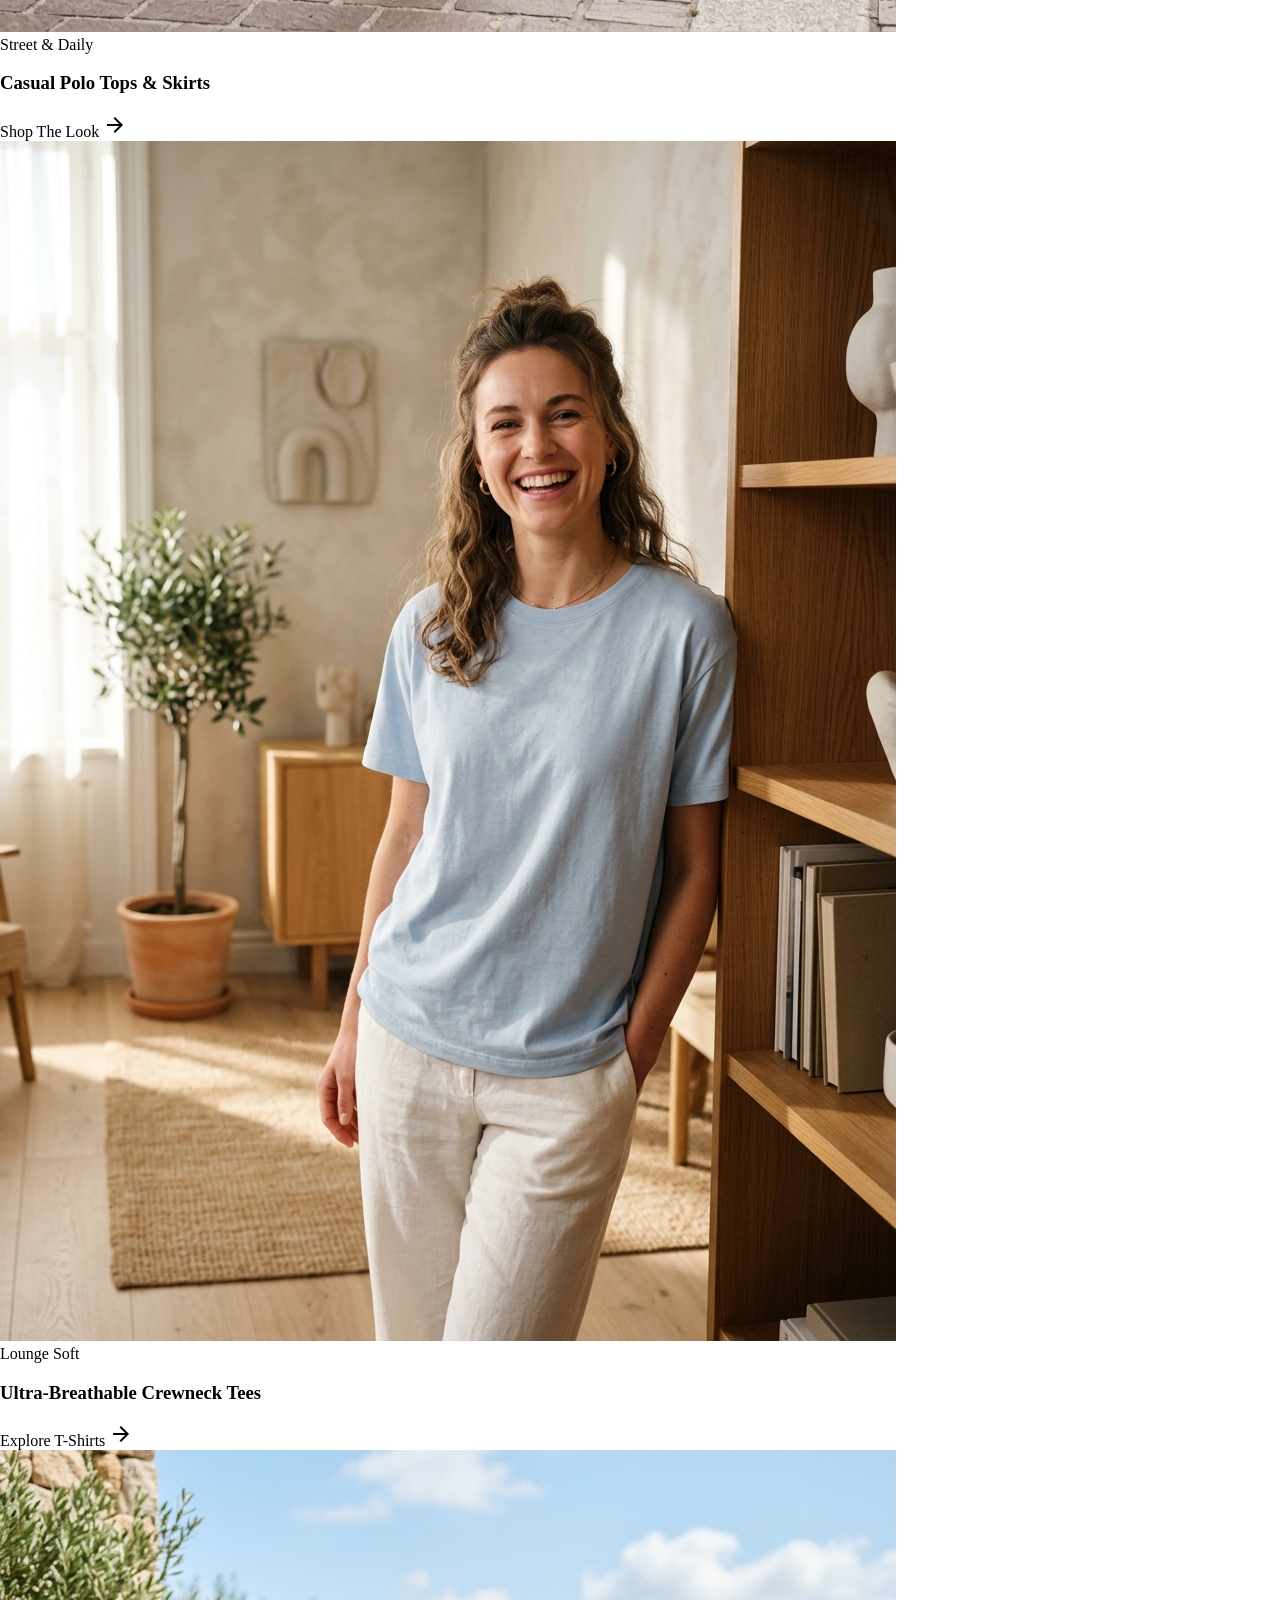
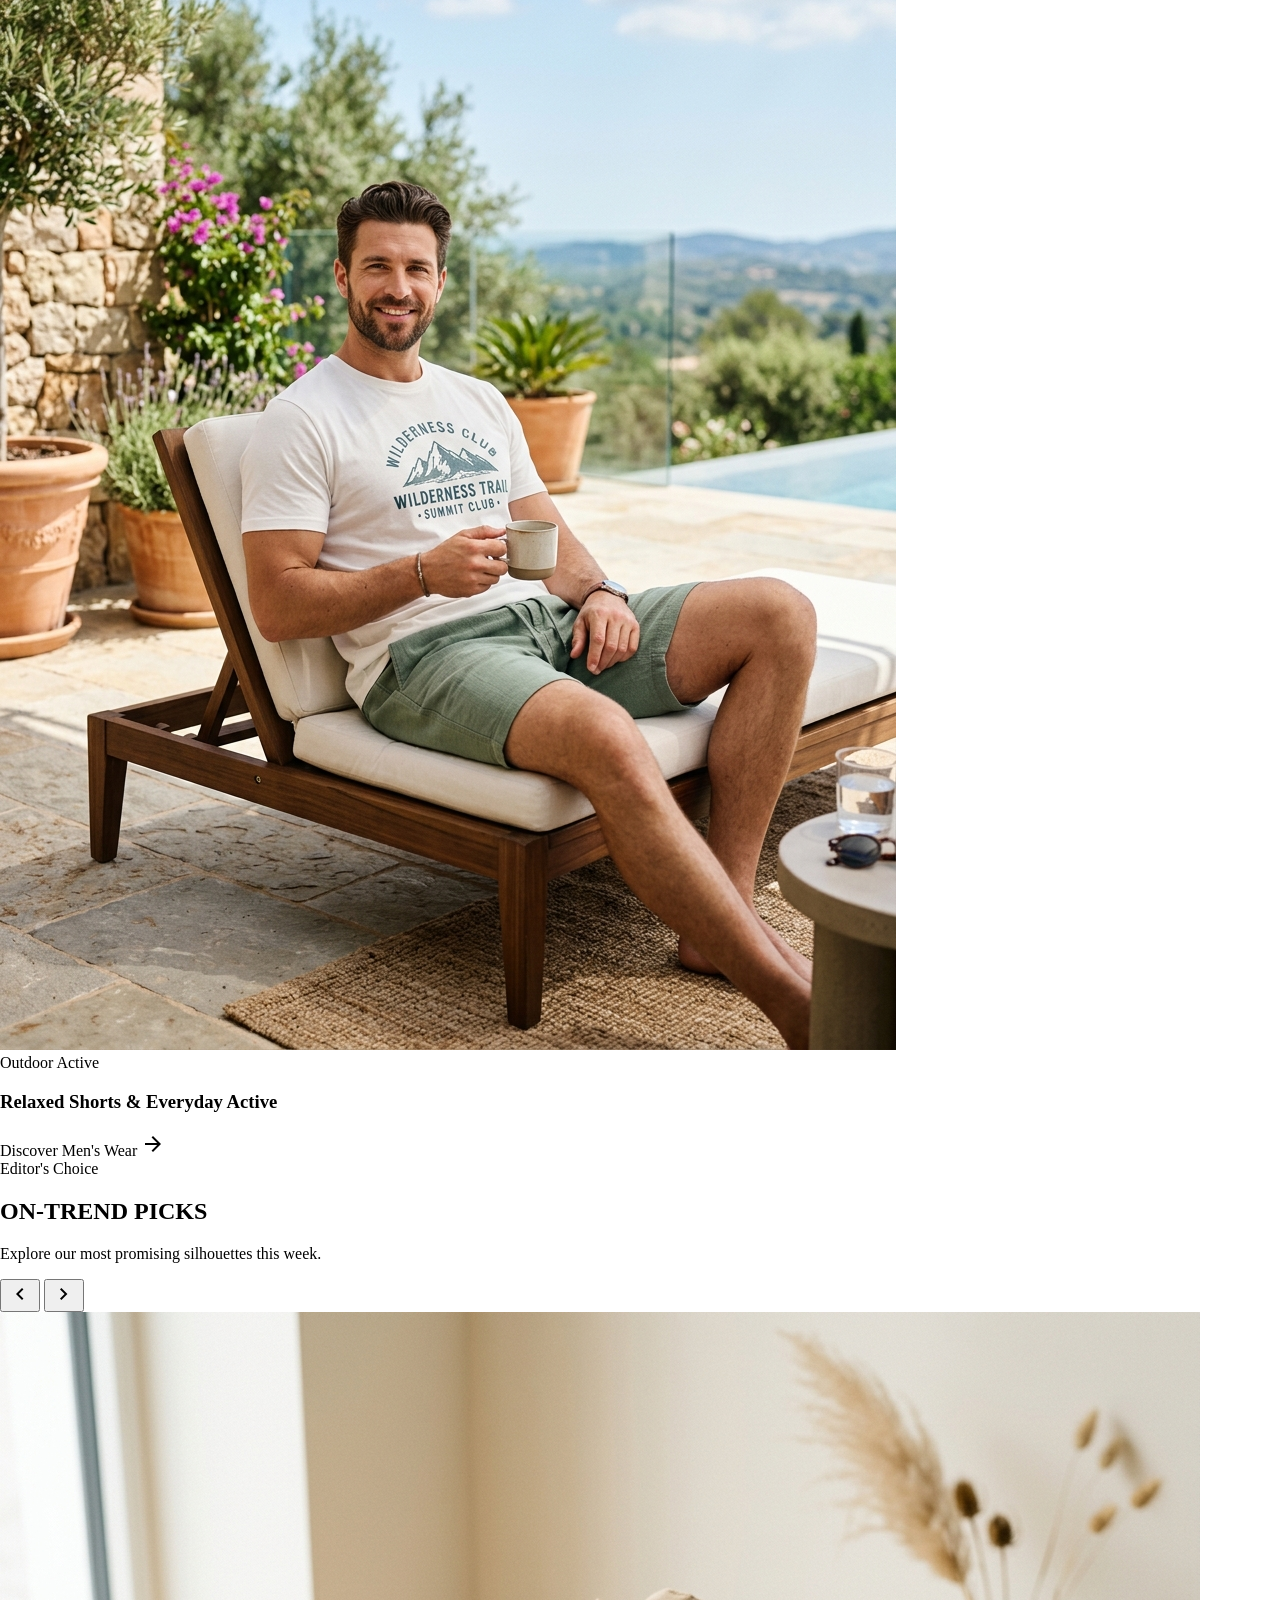
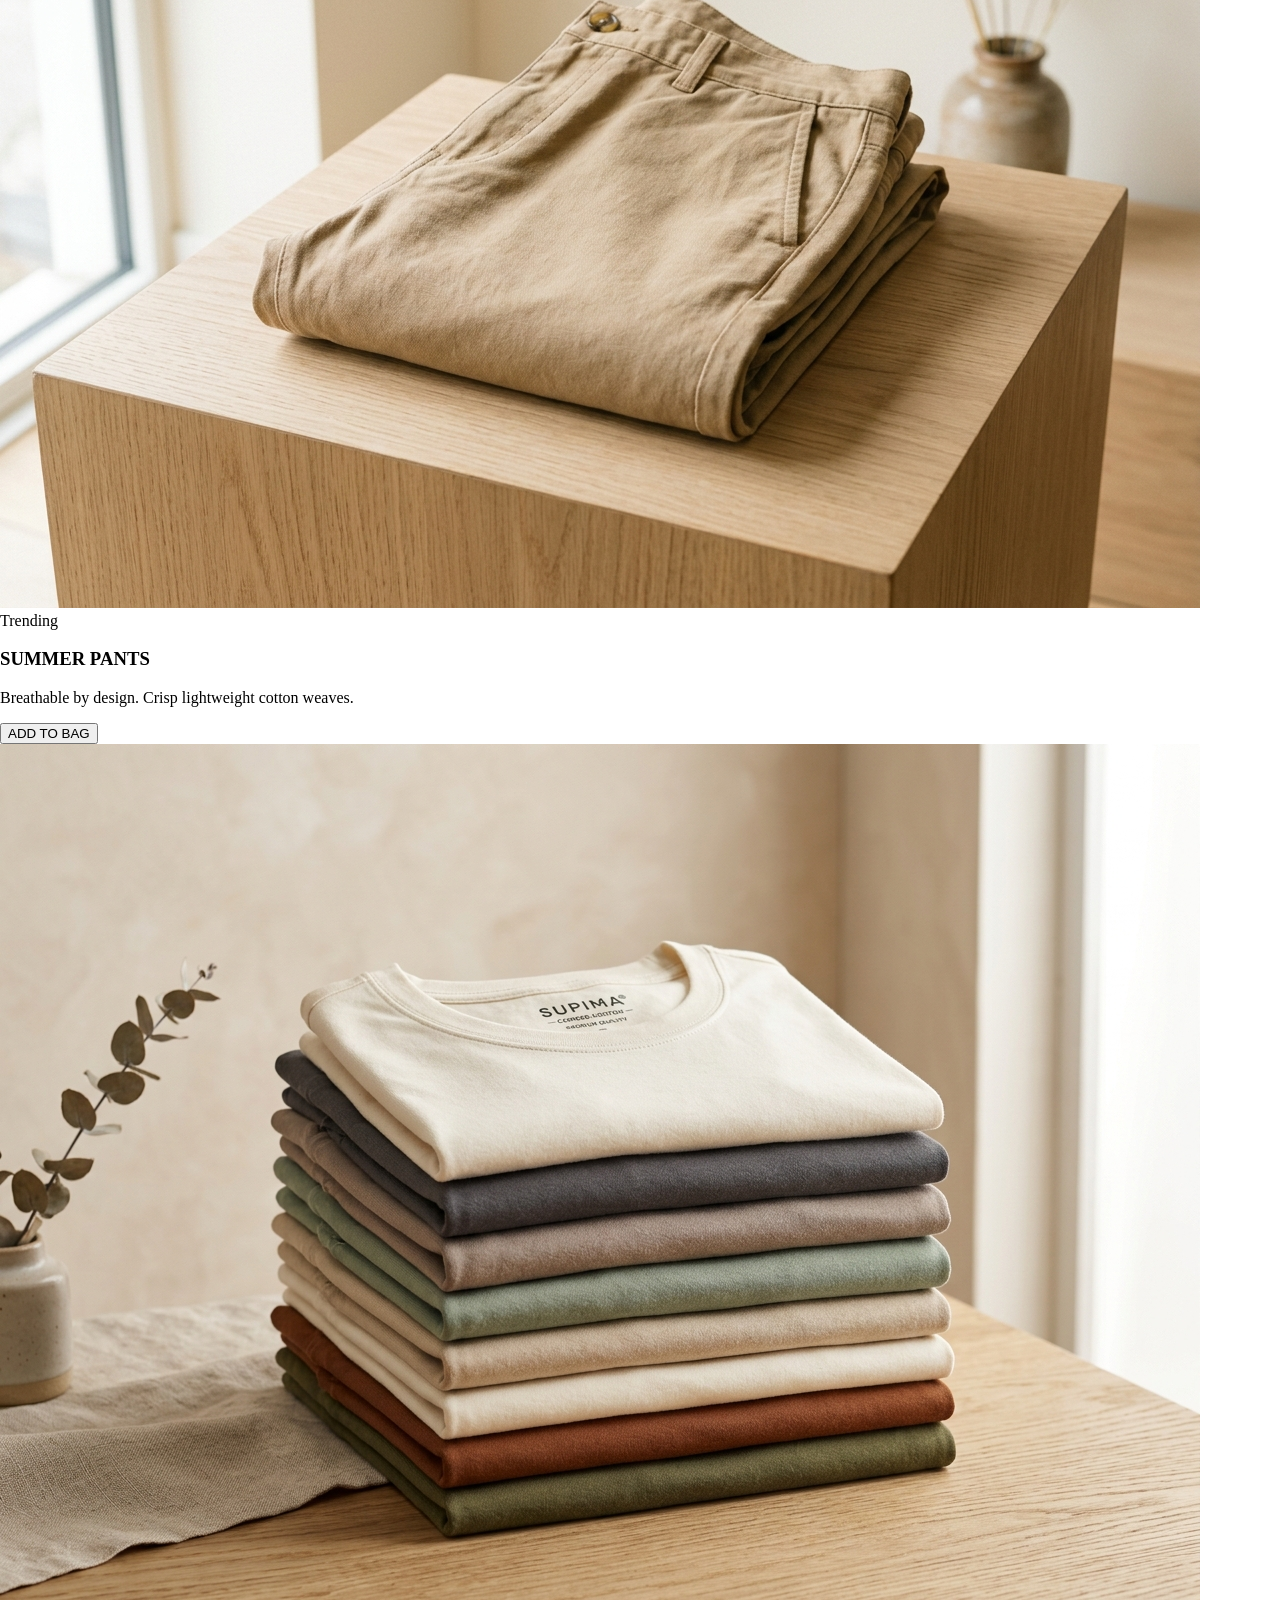
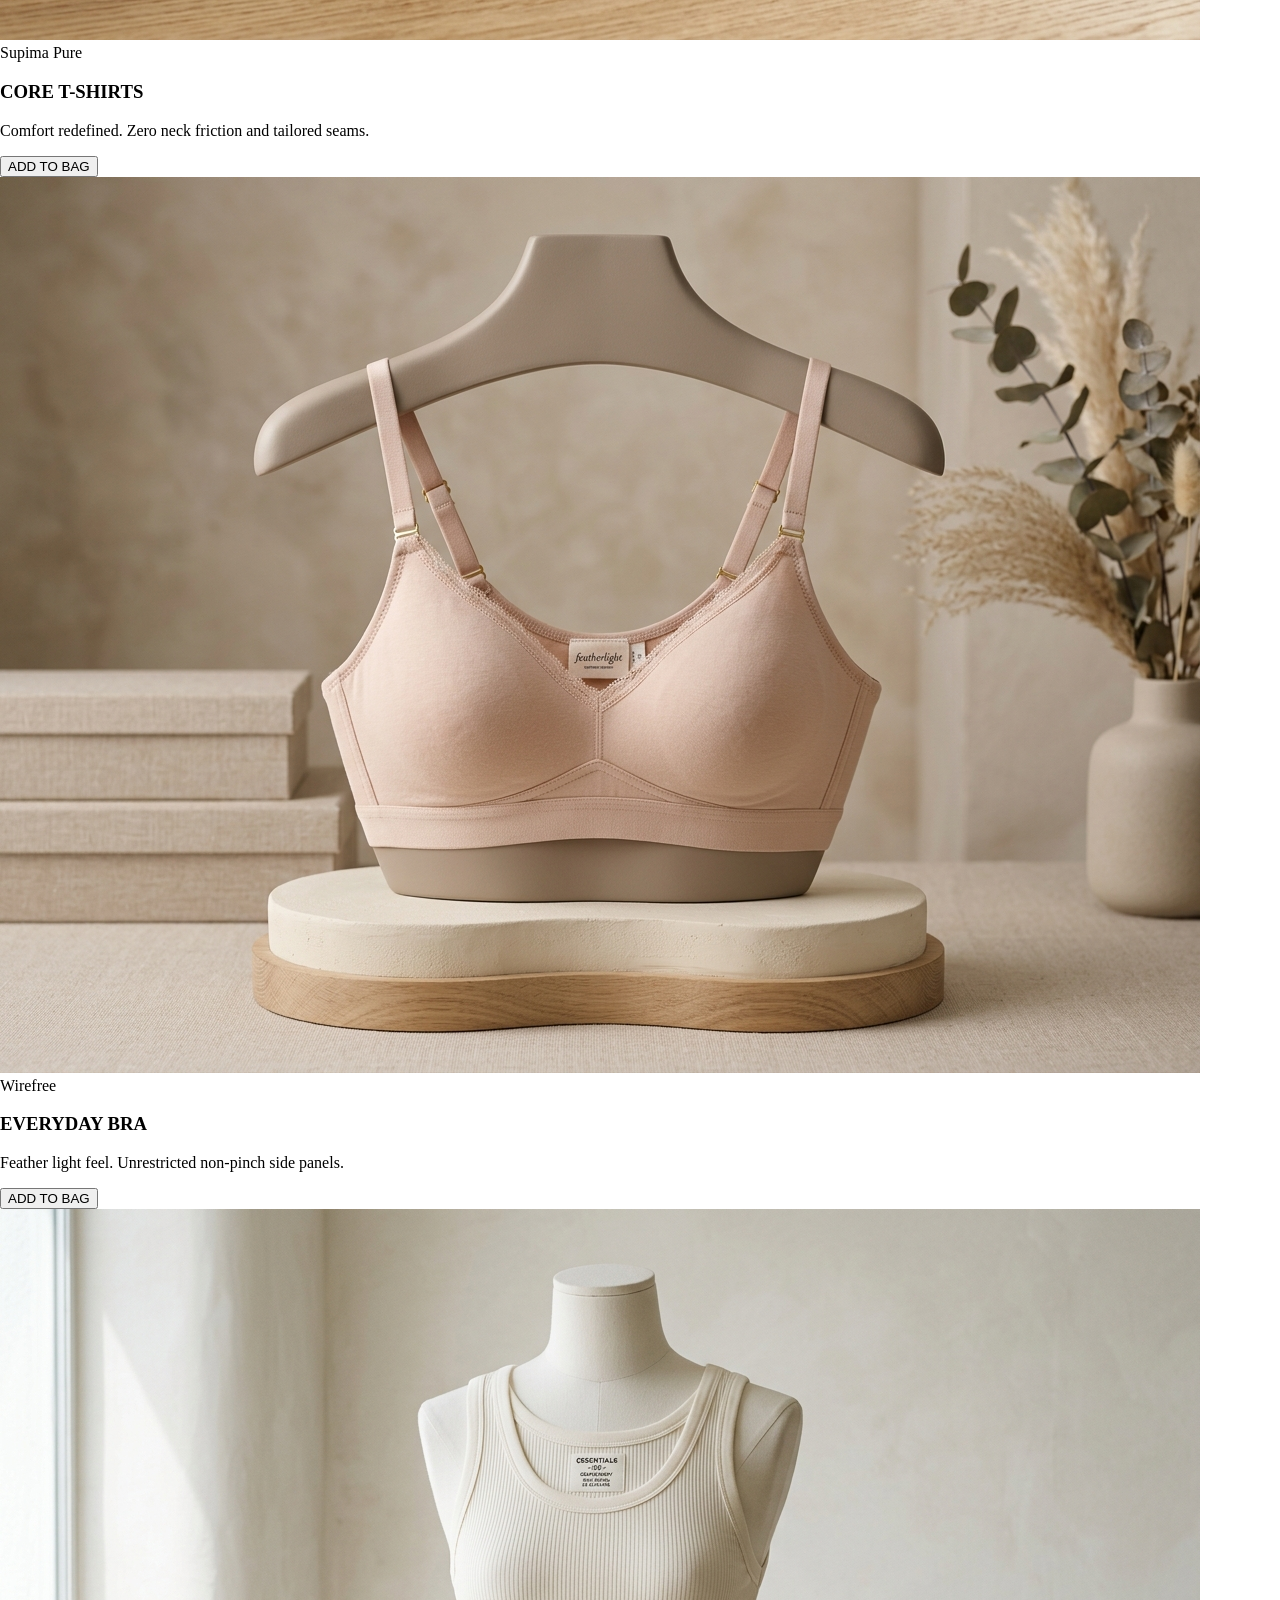
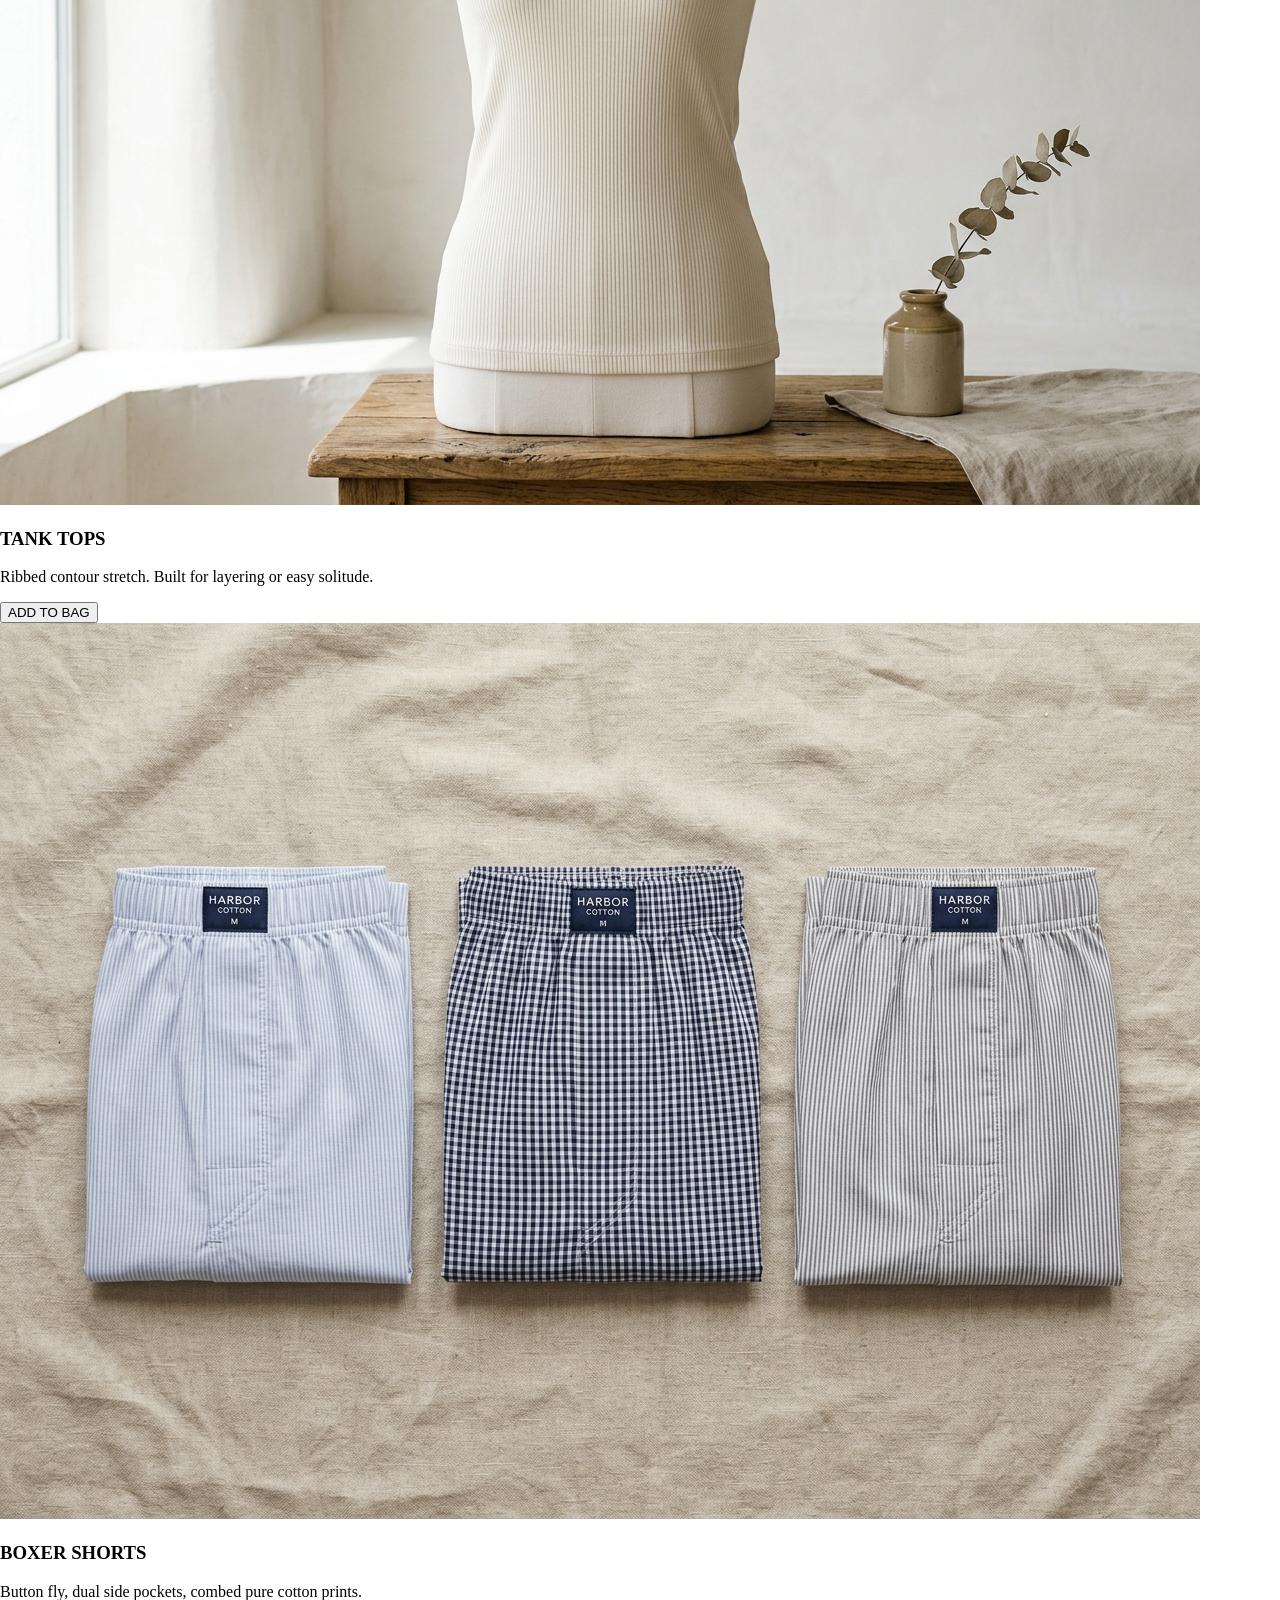
==== commit 15cfb95b: "Add wishlist and product catalog This patch adds a shared wishlist system backed by localStorage, ne" ====
--- a/index.html
+++ b/index.html
@@ -406,13 +406,13 @@
         <button aria-label="Search Mobile" class="md:hidden w-9 h-9 rounded-full flex items-center justify-center text-on-surface-variant hover:bg-surface-subtle transition-colors">
           <span class="material-symbols-outlined text-[22px]">search</span>
         </button>
-        <a aria-label="Wishlist" class="w-9 h-9 rounded-full flex items-center justify-center text-on-surface-variant hover:bg-surface-subtle transition-colors relative" data-path="wishlist" href="#">
+        <a aria-label="Wishlist" class="w-9 h-9 rounded-full flex items-center justify-center text-on-surface-variant hover:bg-surface-subtle transition-colors relative" data-path="wishlist" href="wishlist.html">
           <span class="material-symbols-outlined text-[22px]">favorite</span>
-          <span class="absolute -top-0.5 -right-0.5 bg-sale-crimson text-on-primary font-label-xs text-label-xs rounded-full min-w-4 h-4 px-1 flex items-center justify-center font-bold">1</span>
+          <span class="absolute -top-0.5 -right-0.5 bg-sale-crimson text-on-primary font-label-xs text-label-xs rounded-full min-w-4 h-4 px-1 flex items-center justify-center font-bold">0</span>
         </a>
         <a aria-label="Shopping Bag" class="w-9 h-9 rounded-full flex items-center justify-center text-on-surface-variant hover:bg-surface-subtle transition-colors relative" data-path="shopping-bag" href="#">
           <span class="material-symbols-outlined text-[22px]">shopping_bag</span>
-          <span class="absolute -top-0.5 -right-0.5 bg-primary text-on-primary font-label-xs text-label-xs rounded-full min-w-4 h-4 px-1 flex items-center justify-center font-bold">2</span>
+          <span class="absolute -top-0.5 -right-0.5 bg-primary text-on-primary font-label-xs text-label-xs rounded-full min-w-4 h-4 px-1 flex items-center justify-center font-bold">0</span>
         </a>
     </div>
   </header>
@@ -695,7 +695,7 @@
             </div>
             <div class="grid grid-cols-1 sm:grid-cols-2 gap-space-lg">
               <!-- Item 1 -->
-              <div class="group flex flex-col bg-surface-subtle rounded-lg p-space-md hover:bg-surface-container-low transition-colors">
+              <div data-product-id="W225" class="group flex flex-col bg-surface-subtle rounded-lg p-space-md hover:bg-surface-container-low transition-colors">
                 <div class="relative w-full aspect-[3/4] rounded-md overflow-hidden bg-surface-canvas mb-space-md">
                   <img class="w-full h-full object-cover group-hover:scale-105 transition-transform duration-300" alt="Super Combed Cotton Graphic T-Shirt" src="images/focus_graphic_tee.jpg"/>
                   <span class="absolute bottom-2 left-2 bg-surface-canvas/90 backdrop-blur text-primary font-label-xs text-label-xs font-bold px-2 py-0.5 rounded shadow-sm">3 Colors</span>
@@ -714,7 +714,7 @@
                 </div>
               </div>
               <!-- Item 2 -->
-              <div class="group flex flex-col bg-surface-subtle rounded-lg p-space-md hover:bg-surface-container-low transition-colors">
+              <div data-product-id="W230" class="group flex flex-col bg-surface-subtle rounded-lg p-space-md hover:bg-surface-container-low transition-colors">
                 <div class="relative w-full aspect-[3/4] rounded-md overflow-hidden bg-surface-canvas mb-space-md">
                   <img class="w-full h-full object-cover group-hover:scale-105 transition-transform duration-300" alt="Microfiber Cargo Utility Pants" src="images/focus_cargo_pants.jpg"/>
                   <span class="absolute bottom-2 left-2 bg-surface-canvas/90 backdrop-blur text-primary font-label-xs text-label-xs font-bold px-2 py-0.5 rounded shadow-sm">2 Colors</span>
@@ -763,7 +763,7 @@
           </div>
           <div class="grid grid-cols-2 md:grid-cols-2 lg:grid-cols-4 gap-space-md lg:gap-space-lg pb-4">
             <!-- Best Seller 1 -->
-            <div class="group flex flex-col bg-surface-canvas rounded-lg overflow-hidden shadow-sm hover:shadow-md transition-all">
+            <div data-product-id="A113" class="group flex flex-col bg-surface-canvas rounded-lg overflow-hidden shadow-sm hover:shadow-md transition-all">
               <div class="relative w-full aspect-[3/4] bg-surface-subtle overflow-hidden">
                 <img class="w-full h-full object-cover group-hover:scale-105 transition-transform duration-300" alt="Ribbed Slim Tank Top" src="https://images.unsplash.com/photo-1503342217505-b0a15ec3261c?auto=format&fit=crop&w=800&q=80"/>
                 <span class="absolute top-3 left-3 bg-primary text-on-primary px-2.5 py-0.5 rounded-full font-label-xs text-label-xs uppercase font-bold">Bestseller</span>
@@ -787,11 +787,11 @@
               </div>
             </div>
             <!-- Best Seller 2 -->
-            <div class="group flex flex-col bg-surface-canvas rounded-lg overflow-hidden shadow-sm hover:shadow-md transition-all">
+            <div data-product-id="FE41" class="group flex flex-col bg-surface-canvas rounded-lg overflow-hidden shadow-sm hover:shadow-md transition-all">
               <div class="relative w-full aspect-[3/4] bg-surface-subtle overflow-hidden">
                 <img class="w-full h-full object-cover group-hover:scale-105 transition-transform duration-300" alt="Wirefree Cotton Stretch Bra" src="https://images.unsplash.com/photo-1583496661160-fb5886a0aaaa?auto=format&fit=crop&w=800&q=80"/>
                 <span class="absolute top-3 left-3 bg-badge-fresh text-on-primary px-2.5 py-0.5 rounded-full font-label-xs text-label-xs uppercase font-bold">Top Rated</span>
-                <button aria-label="Wishlist item" class="absolute top-3 right-3 w-8 h-8 rounded-full bg-surface-canvas/90 backdrop-blur flex items-center justify-center text-on-surface-variant text-sale-crimson hover:text-sale-crimson transition-colors active:scale-110">
+                <button aria-label="Wishlist item" class="absolute top-3 right-3 w-8 h-8 rounded-full bg-surface-canvas/90 backdrop-blur flex items-center justify-center text-on-surface-variant hover:text-sale-crimson transition-colors active:scale-110">
                   <span class="material-symbols-outlined text-[18px]">favorite</span>
                 </button>
                 <span class="absolute bottom-3 left-3 bg-surface-canvas/90 backdrop-blur font-label-xs text-label-xs font-bold px-2 py-0.5 rounded text-primary shadow-sm">12 Colors</span>
@@ -811,7 +811,7 @@
               </div>
             </div>
             <!-- Best Seller 3 -->
-            <div class="group flex flex-col bg-surface-canvas rounded-lg overflow-hidden shadow-sm hover:shadow-md transition-all">
+            <div data-product-id="1406" class="group flex flex-col bg-surface-canvas rounded-lg overflow-hidden shadow-sm hover:shadow-md transition-all">
               <div class="relative w-full aspect-[3/4] bg-surface-subtle overflow-hidden">
                 <img class="w-full h-full object-cover group-hover:scale-105 transition-transform duration-300" alt="High Coverage Cotton Hipster Panties" src="https://images.unsplash.com/photo-1596755094514-f87e34085b2c?auto=format&fit=crop&w=800&q=80"/>
                 <span class="absolute top-3 left-3 bg-secondary text-on-primary px-2.5 py-0.5 rounded-full font-label-xs text-label-xs uppercase font-bold">Pack of 2</span>
@@ -835,7 +835,7 @@
               </div>
             </div>
             <!-- Best Seller 4 -->
-            <div class="group flex flex-col bg-surface-canvas rounded-lg overflow-hidden shadow-sm hover:shadow-md transition-all">
+            <div data-product-id="1803" class="group flex flex-col bg-surface-canvas rounded-lg overflow-hidden shadow-sm hover:shadow-md transition-all">
               <div class="relative w-full aspect-[3/4] bg-surface-subtle overflow-hidden">
                 <img class="w-full h-full object-cover group-hover:scale-105 transition-transform duration-300" alt="Micro Modal Stretch Bikini Brief" src="https://images.unsplash.com/photo-1512436991641-6745cdb1723f?auto=format&fit=crop&w=800&q=80"/>
                 <span class="absolute top-3 left-3 bg-primary text-on-primary px-2.5 py-0.5 rounded-full font-label-xs text-label-xs uppercase font-bold">MicroModal</span>
--- a/css/styles.css
+++ b/css/styles.css
@@ -42,6 +42,12 @@
 }
 .animate-heart-pulse {
   animation: heartPulse 0.35s ease-in-out;
+}
+
+/* Solid Filled Heart Styling */
+.material-symbols-outlined.fill-active {
+  font-variation-settings: 'FILL' 1, 'wght' 400, 'GRAD' 0, 'opsz' 24 !important;
+  color: #BA1A1A !important;
 }
 
 /* Badge Bounce Animation */
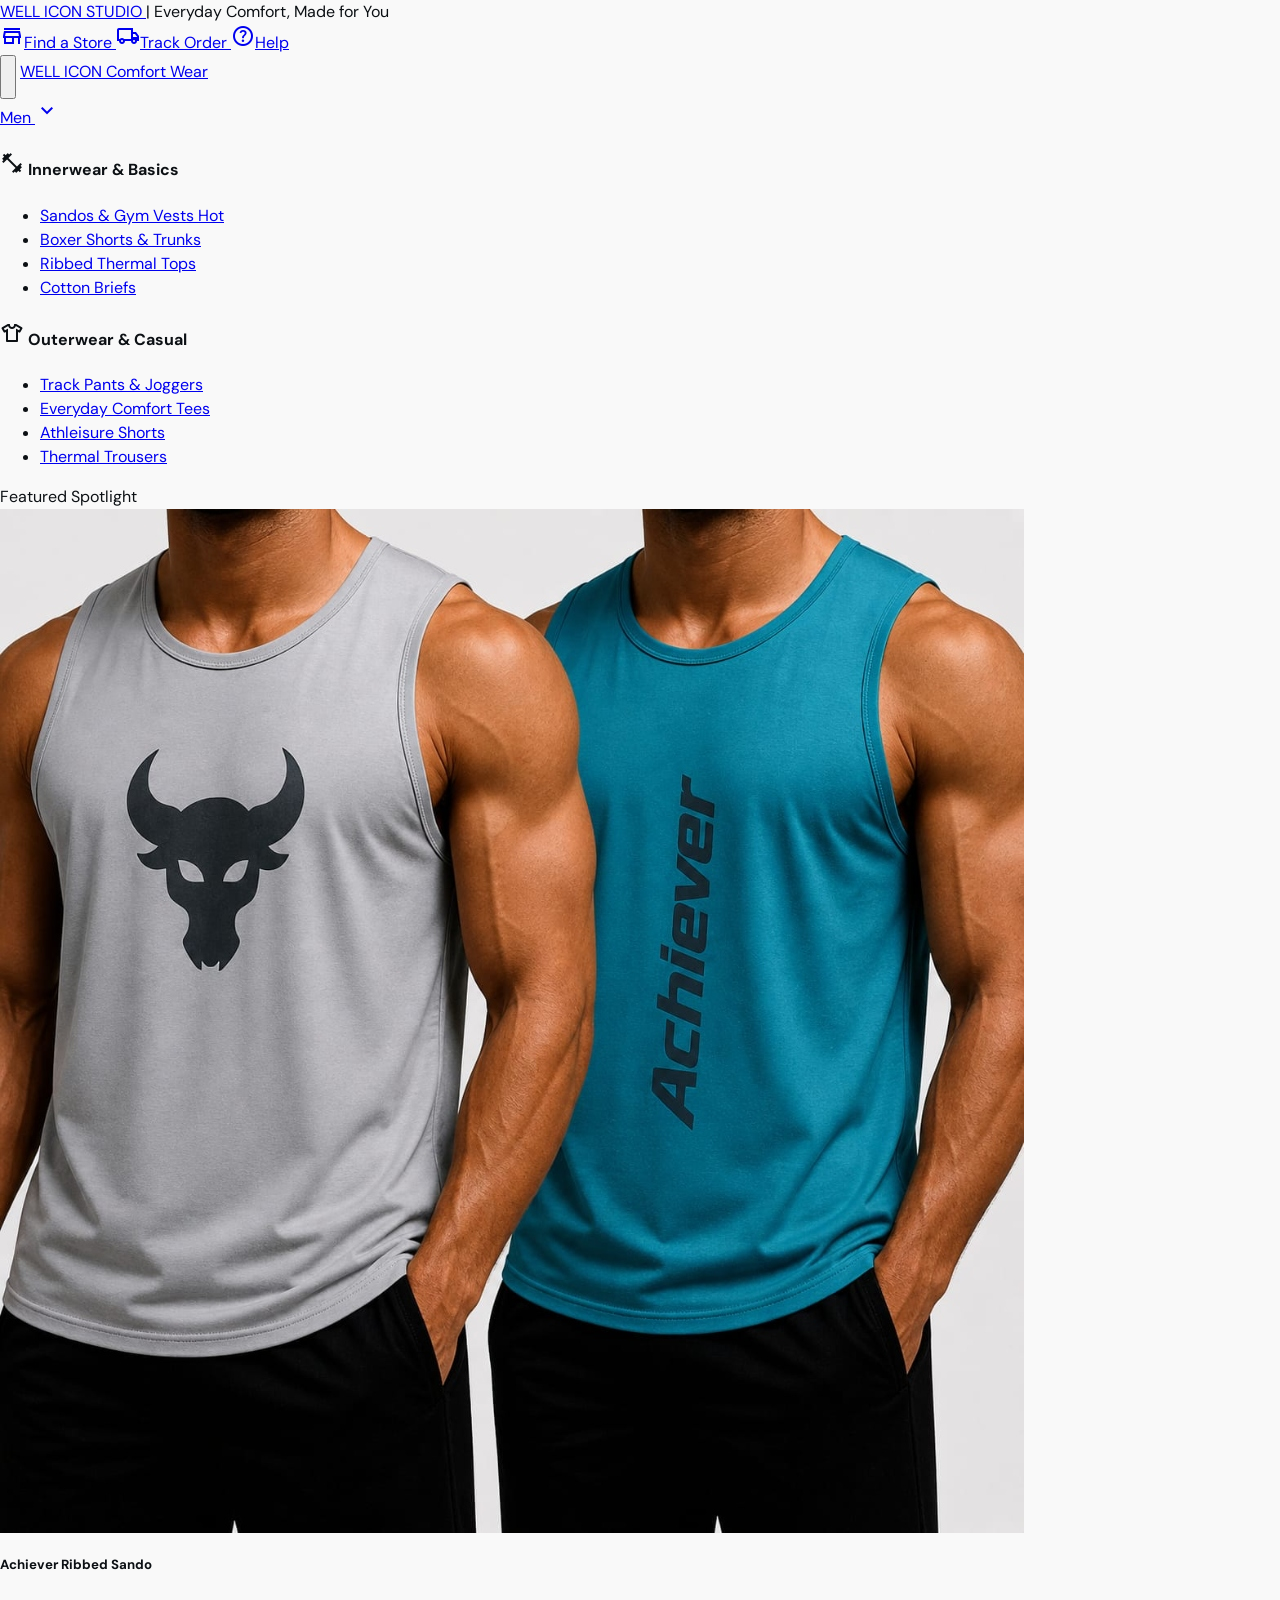
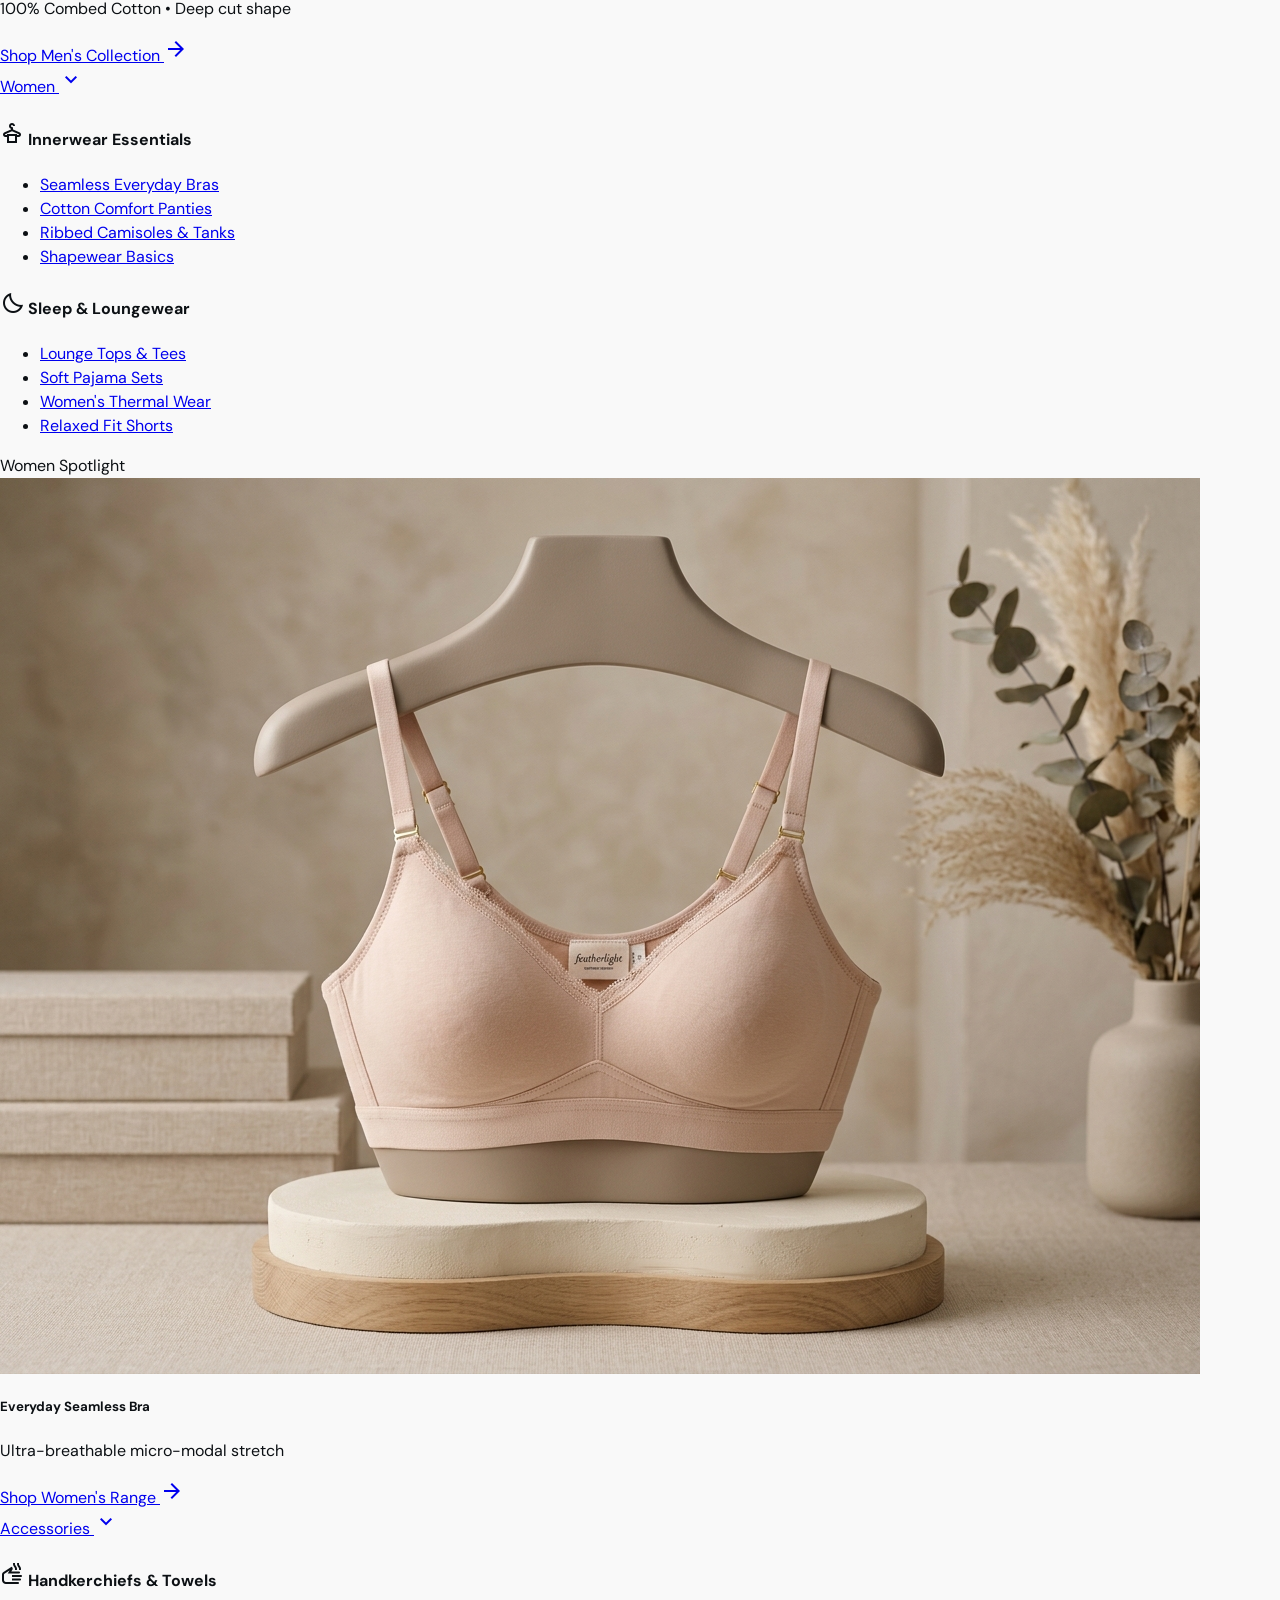
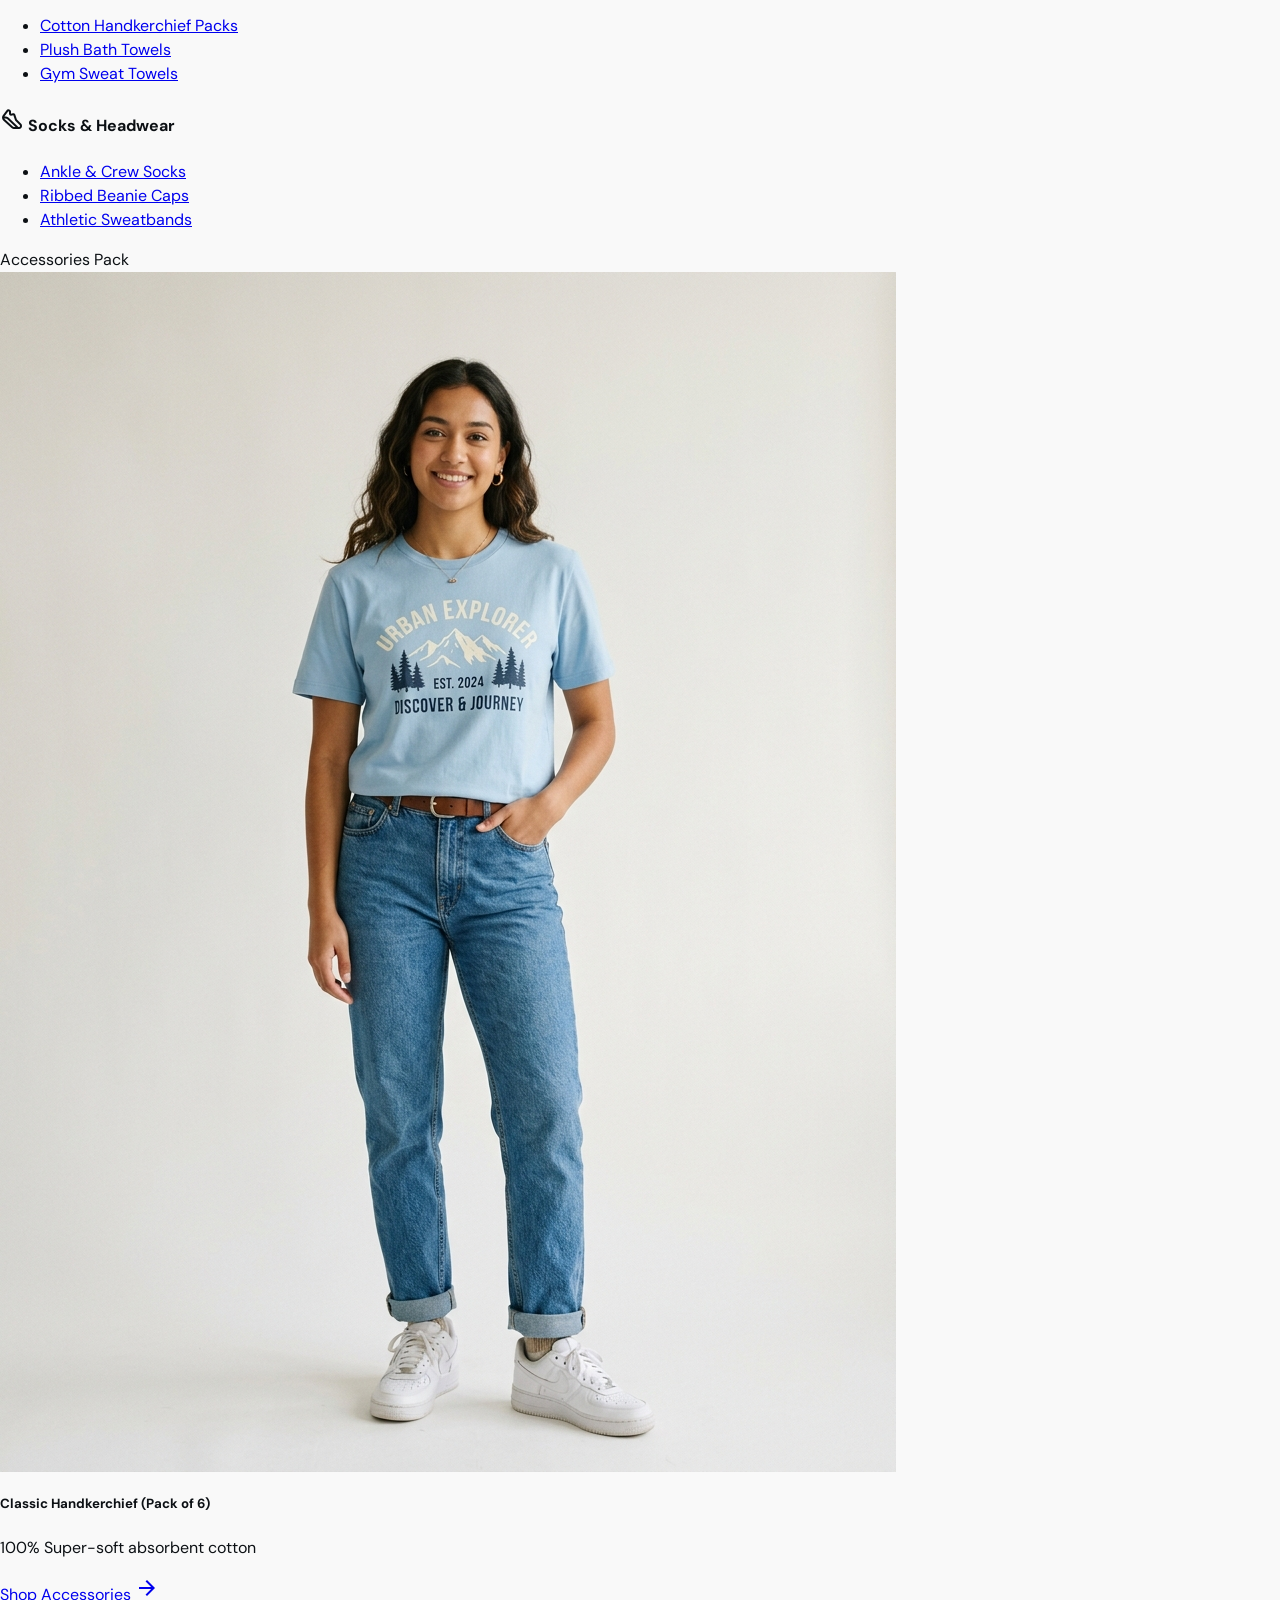
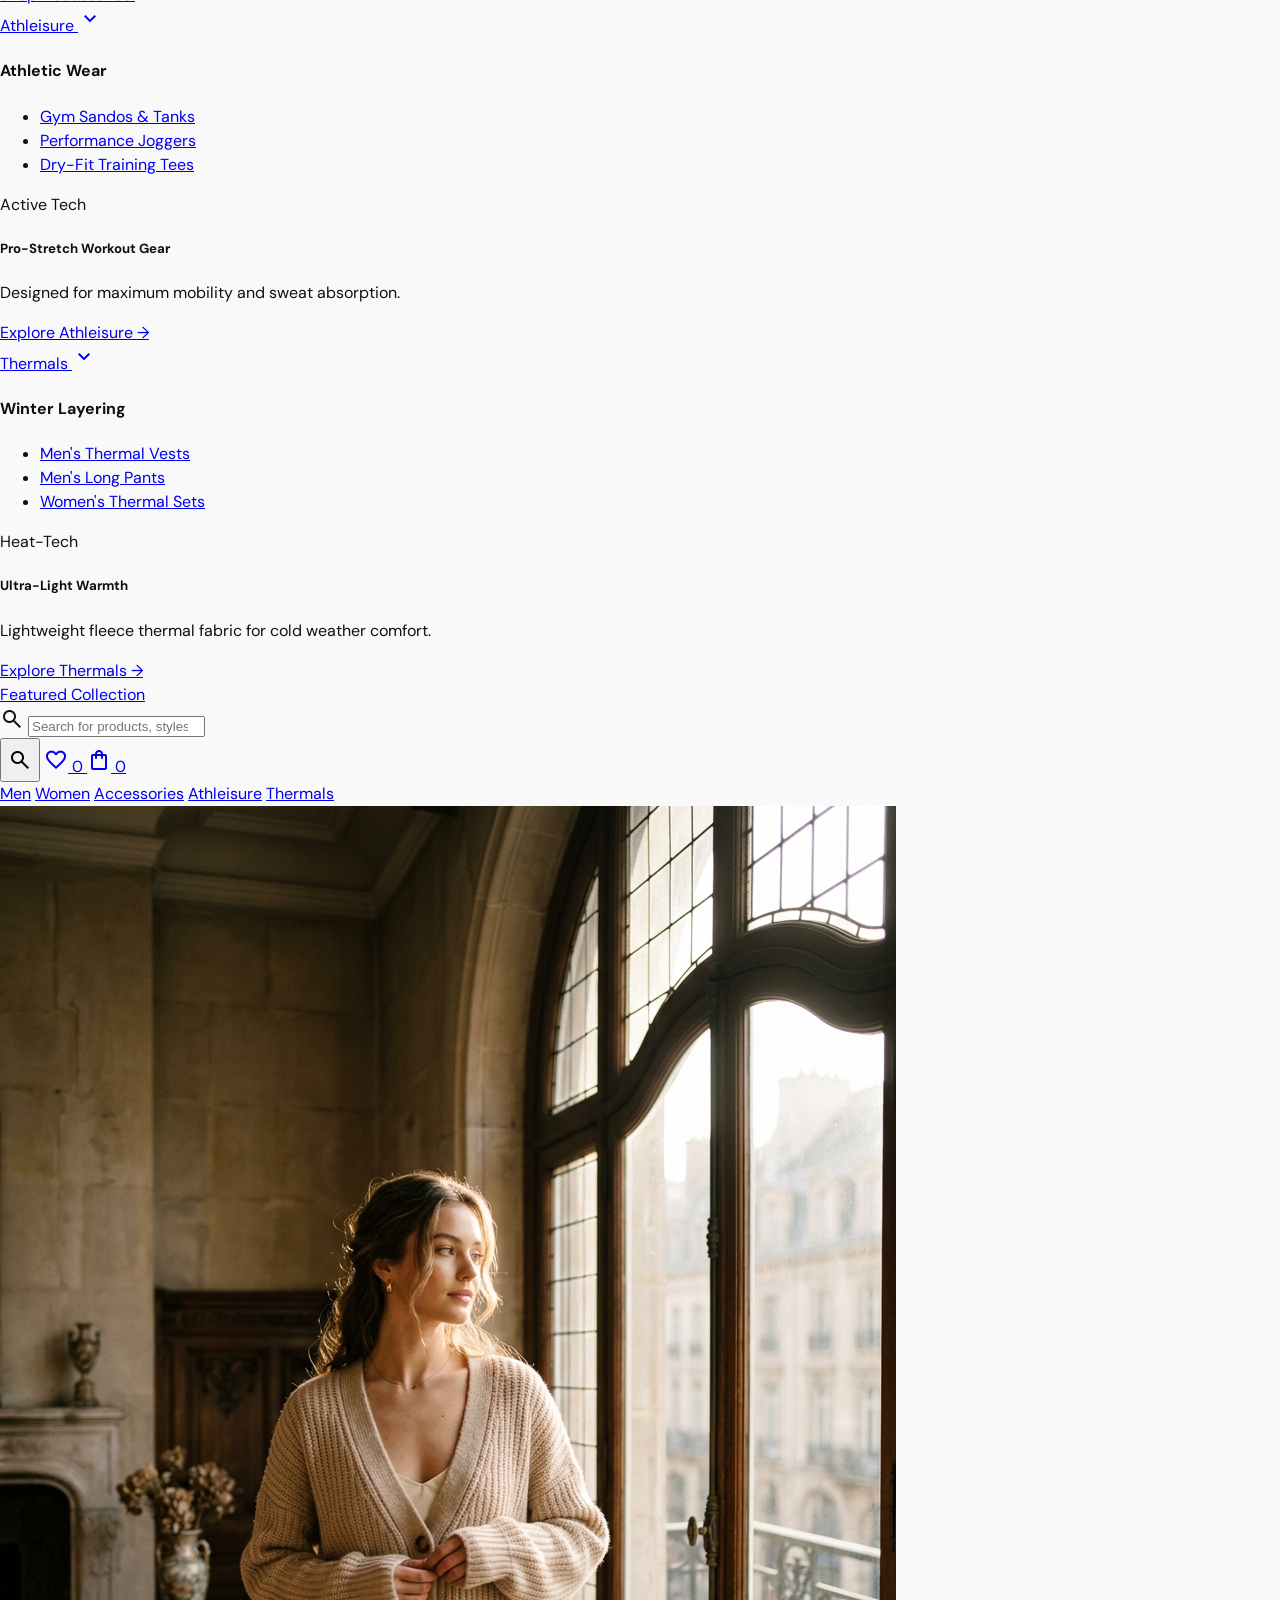
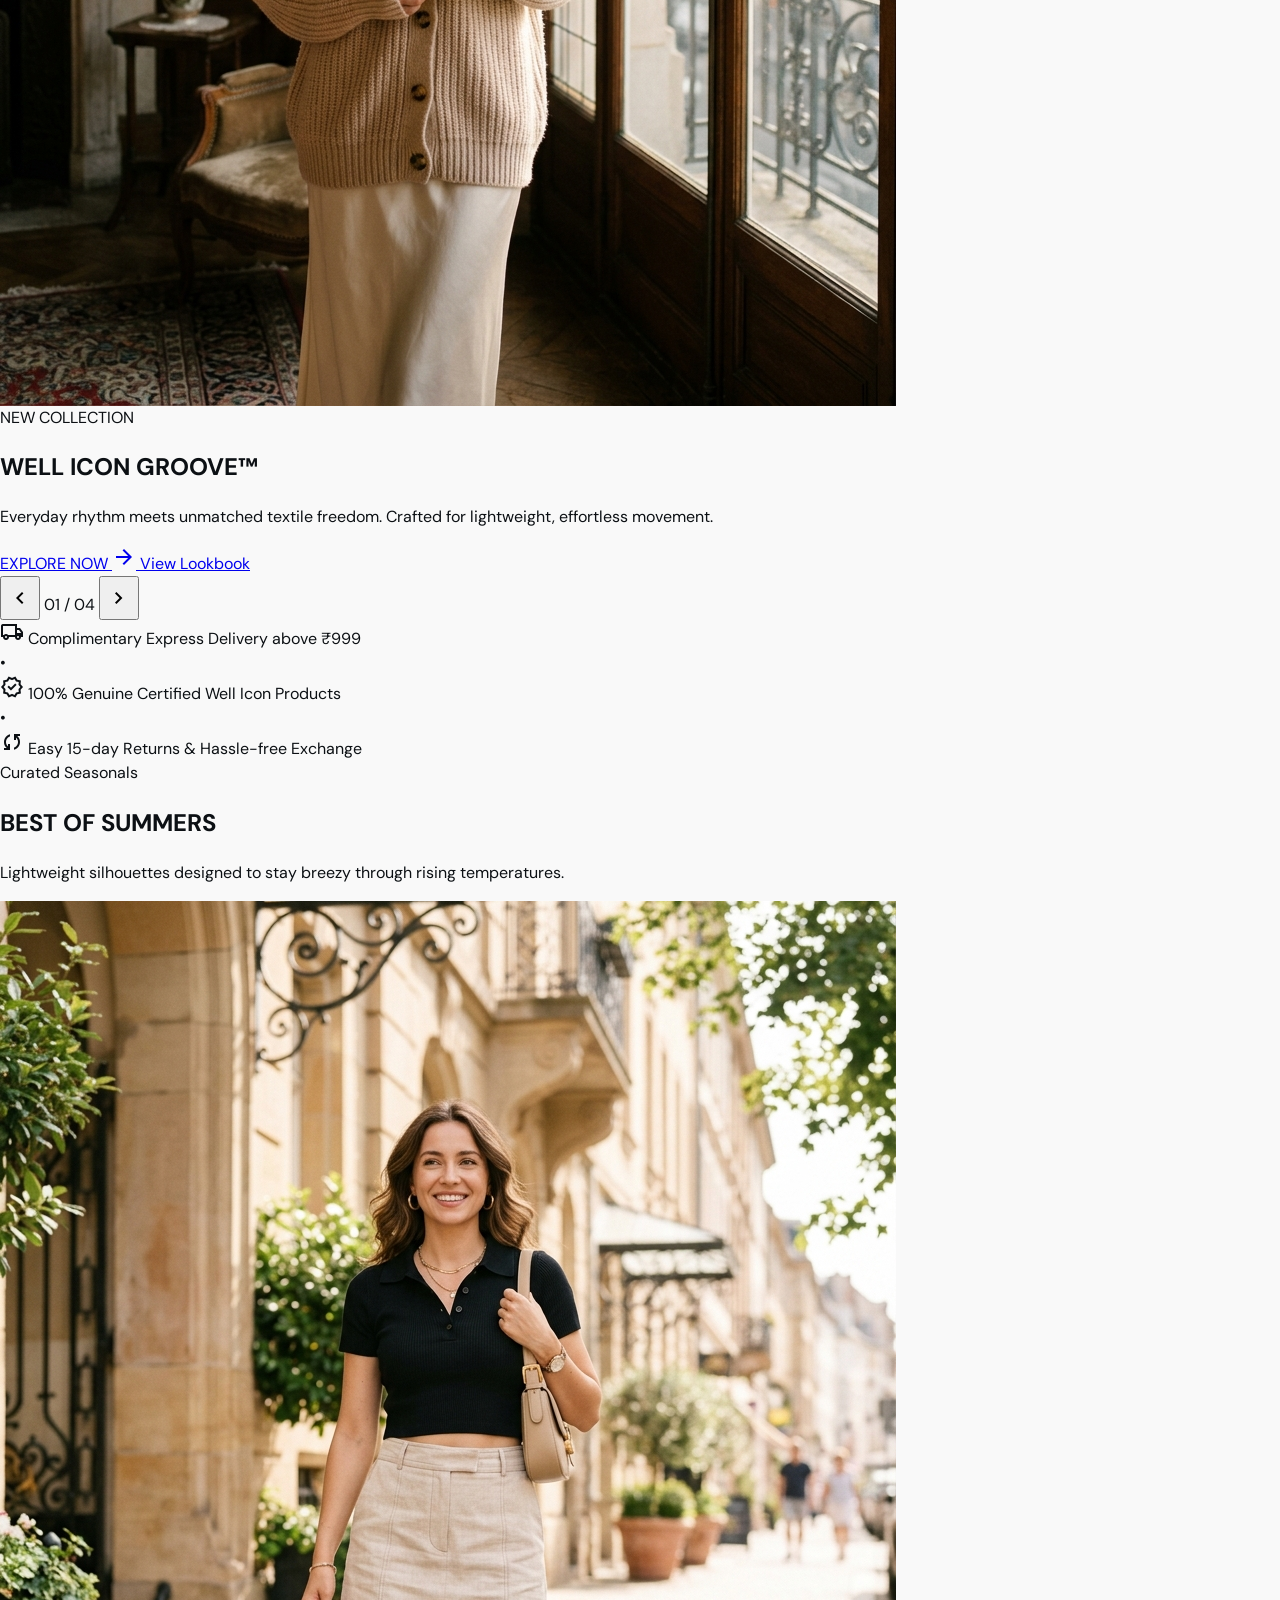
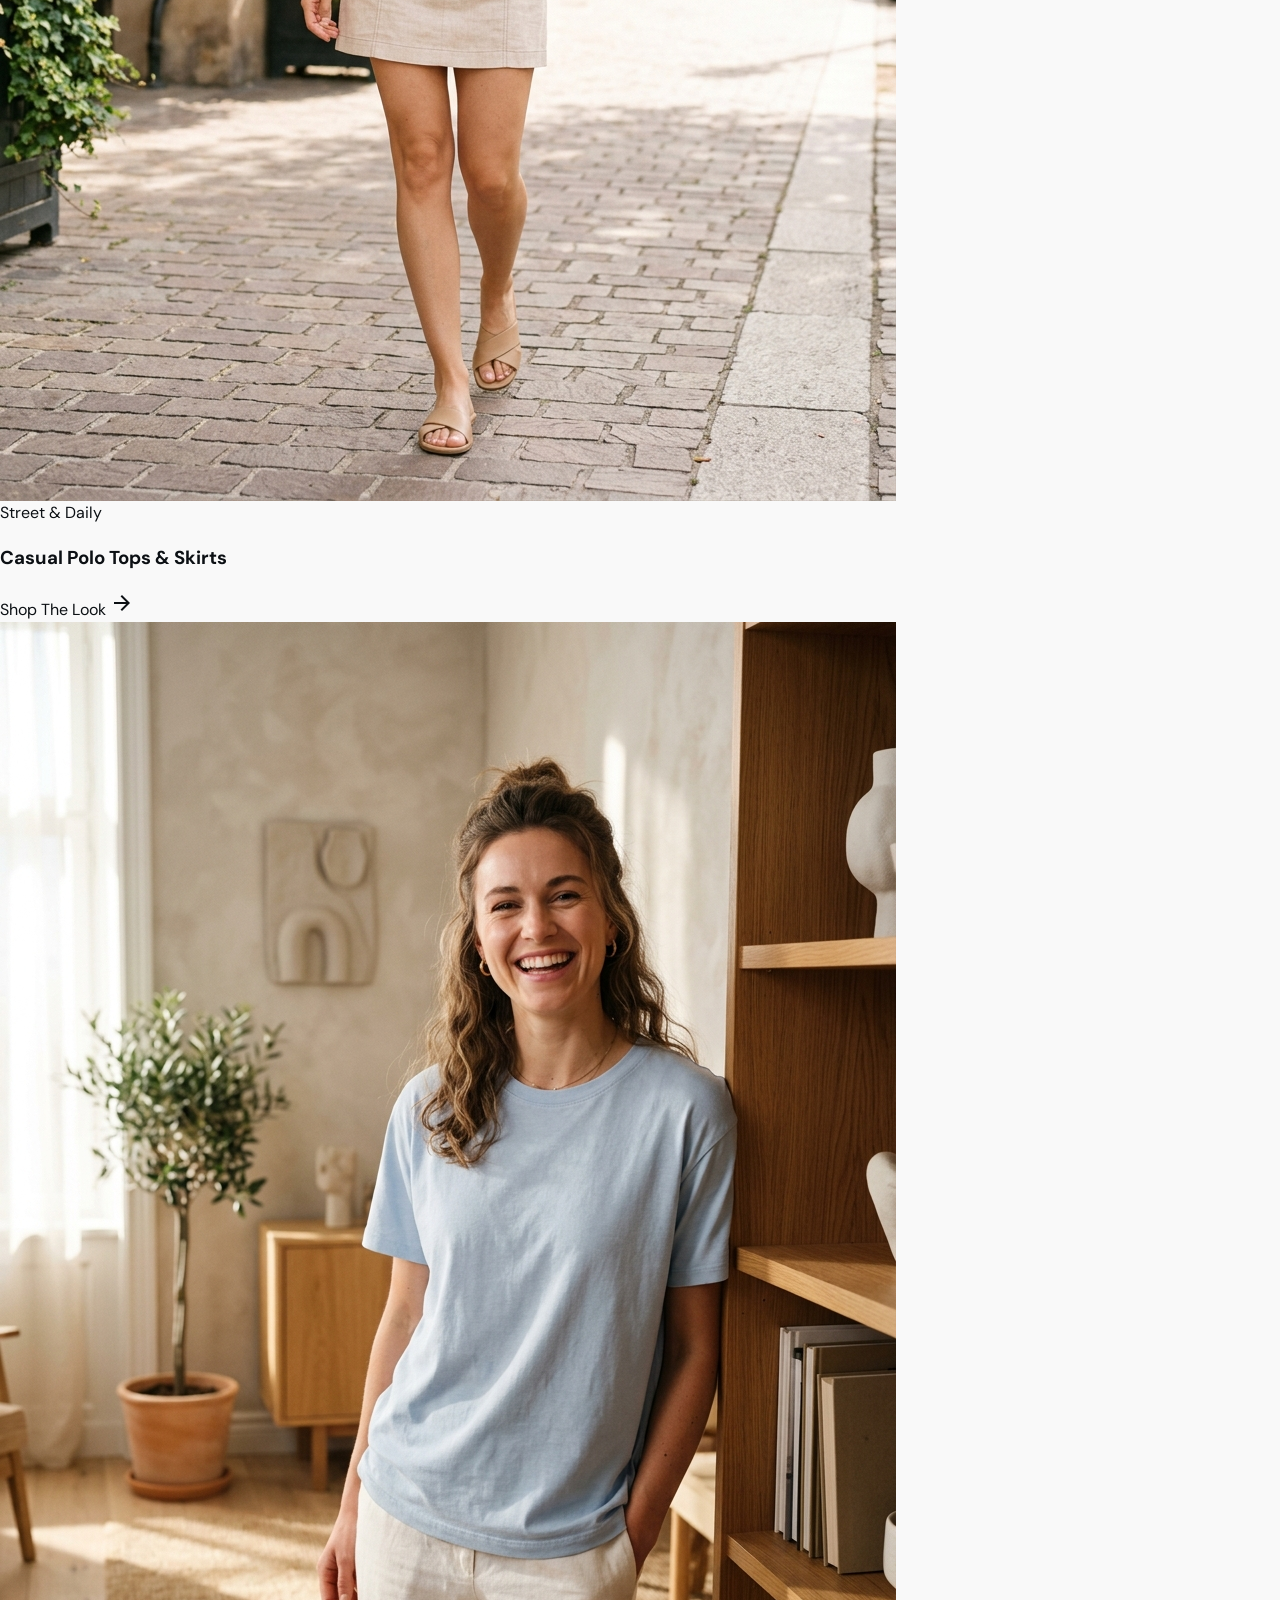
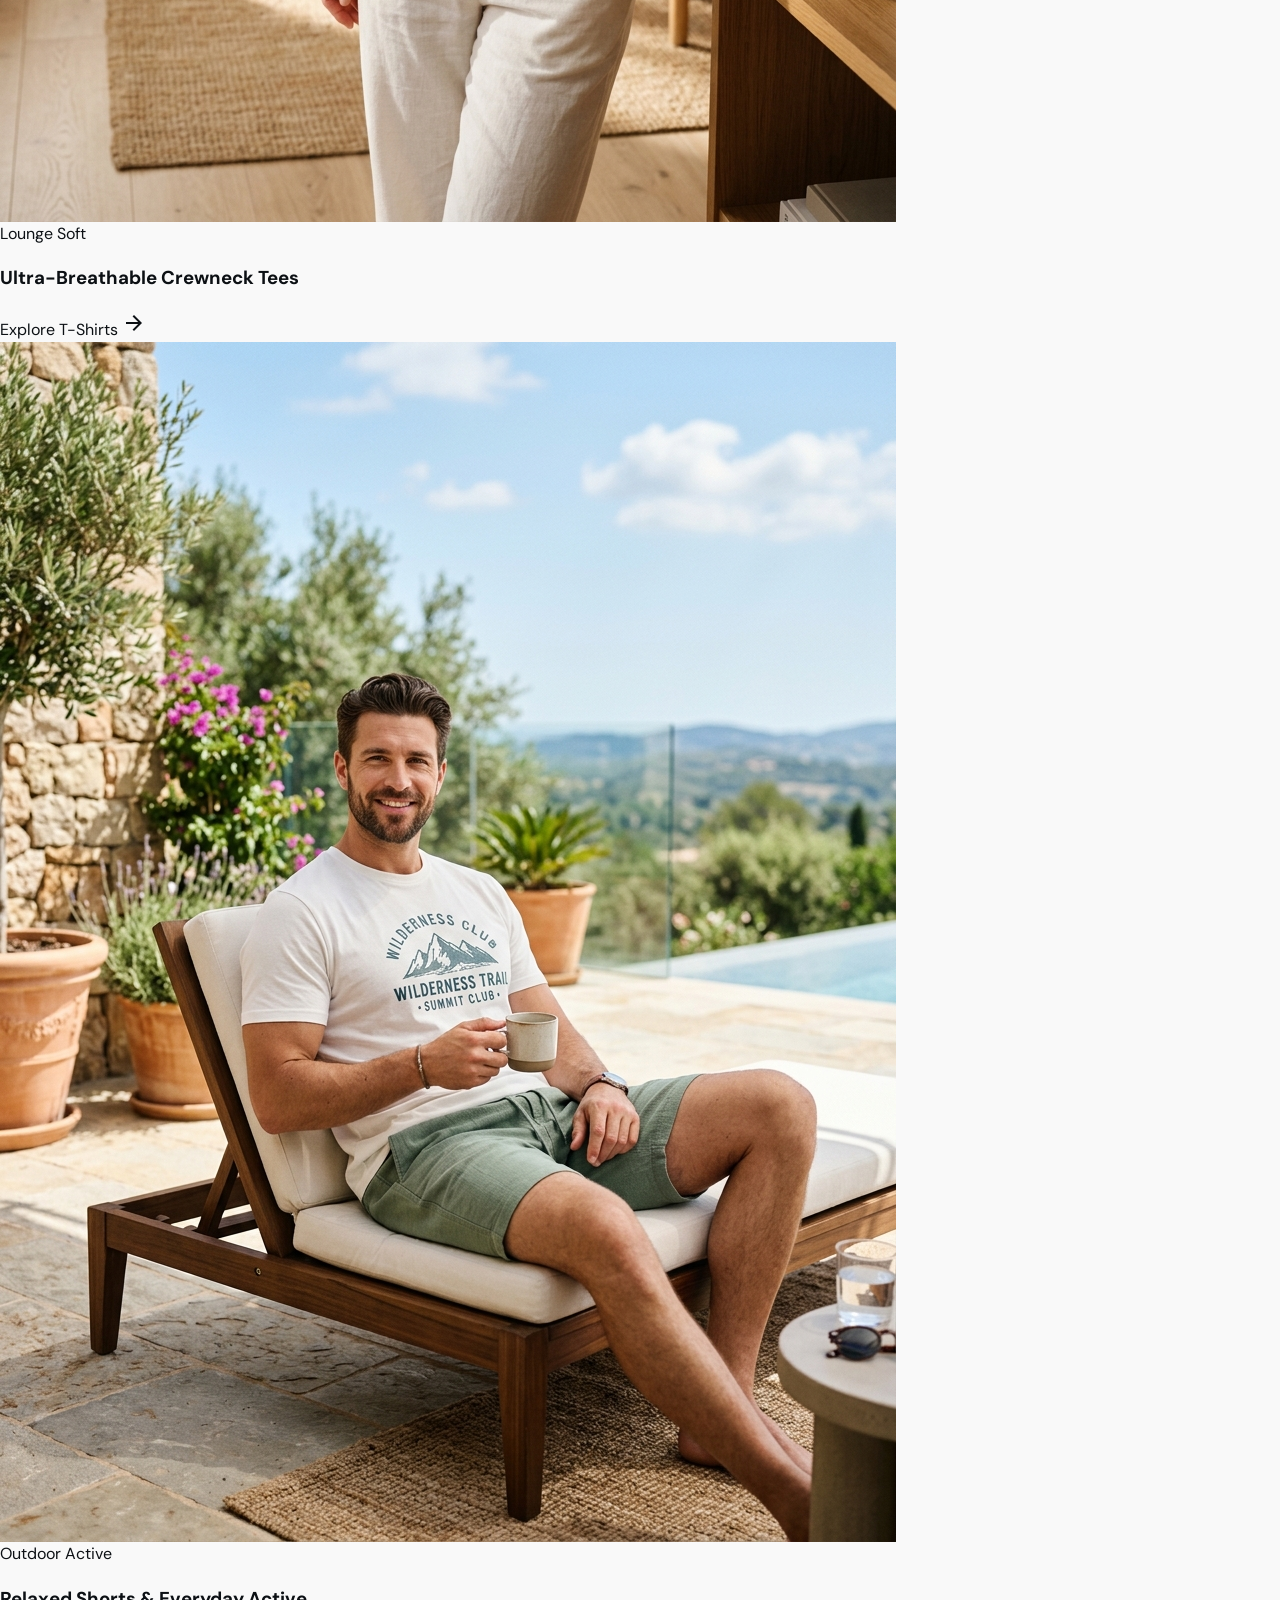
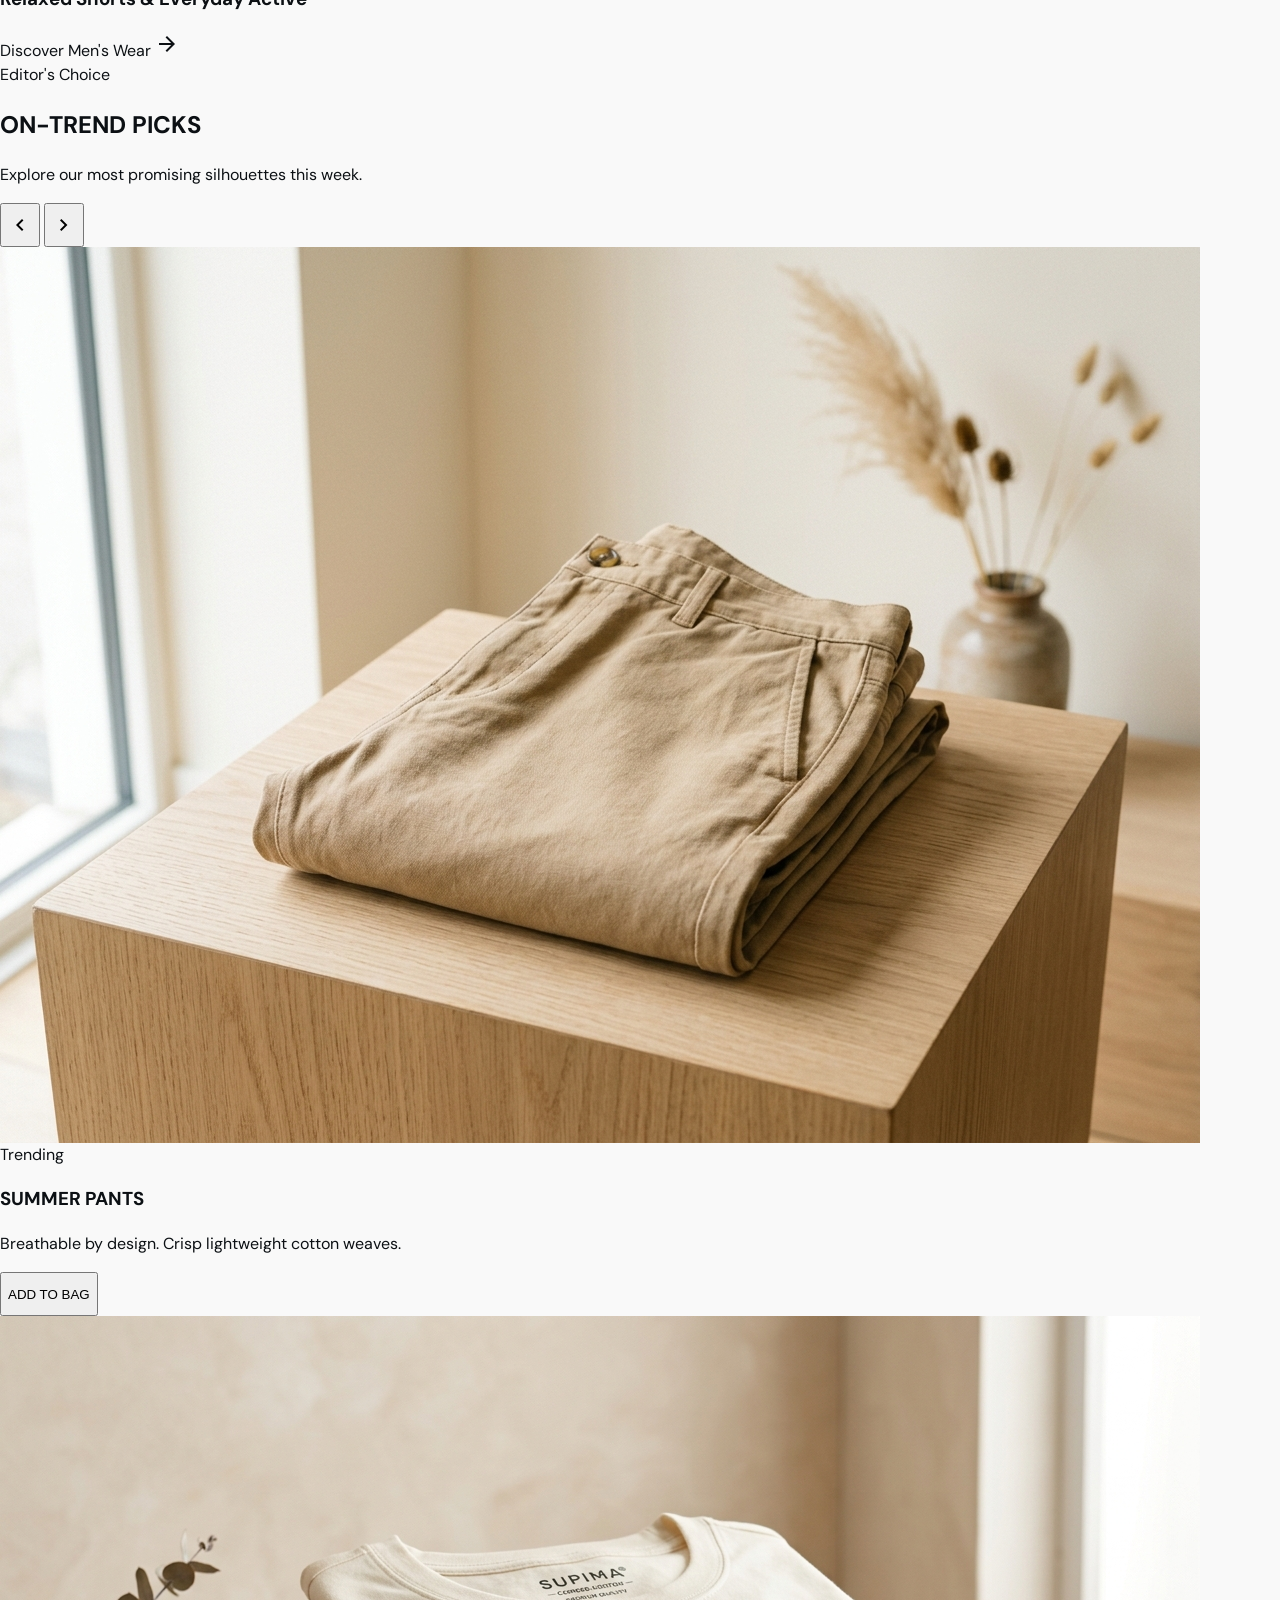
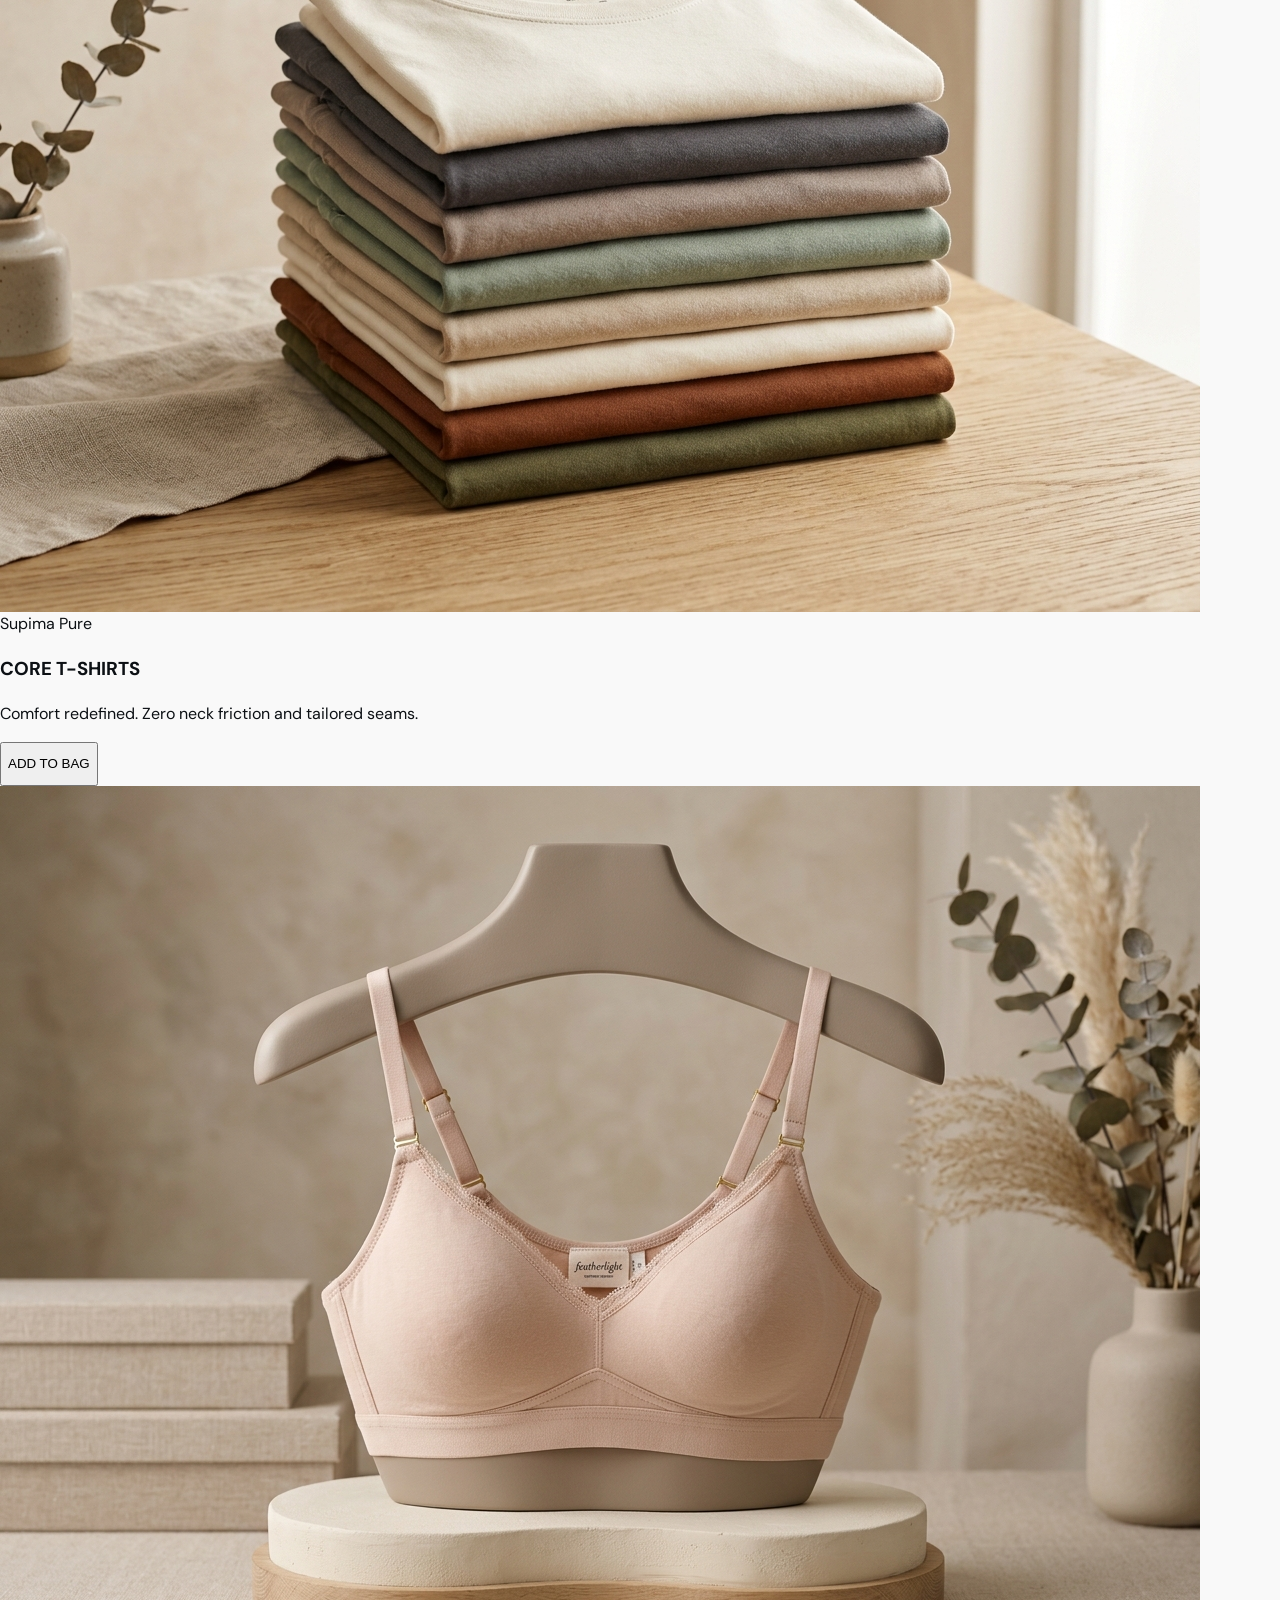
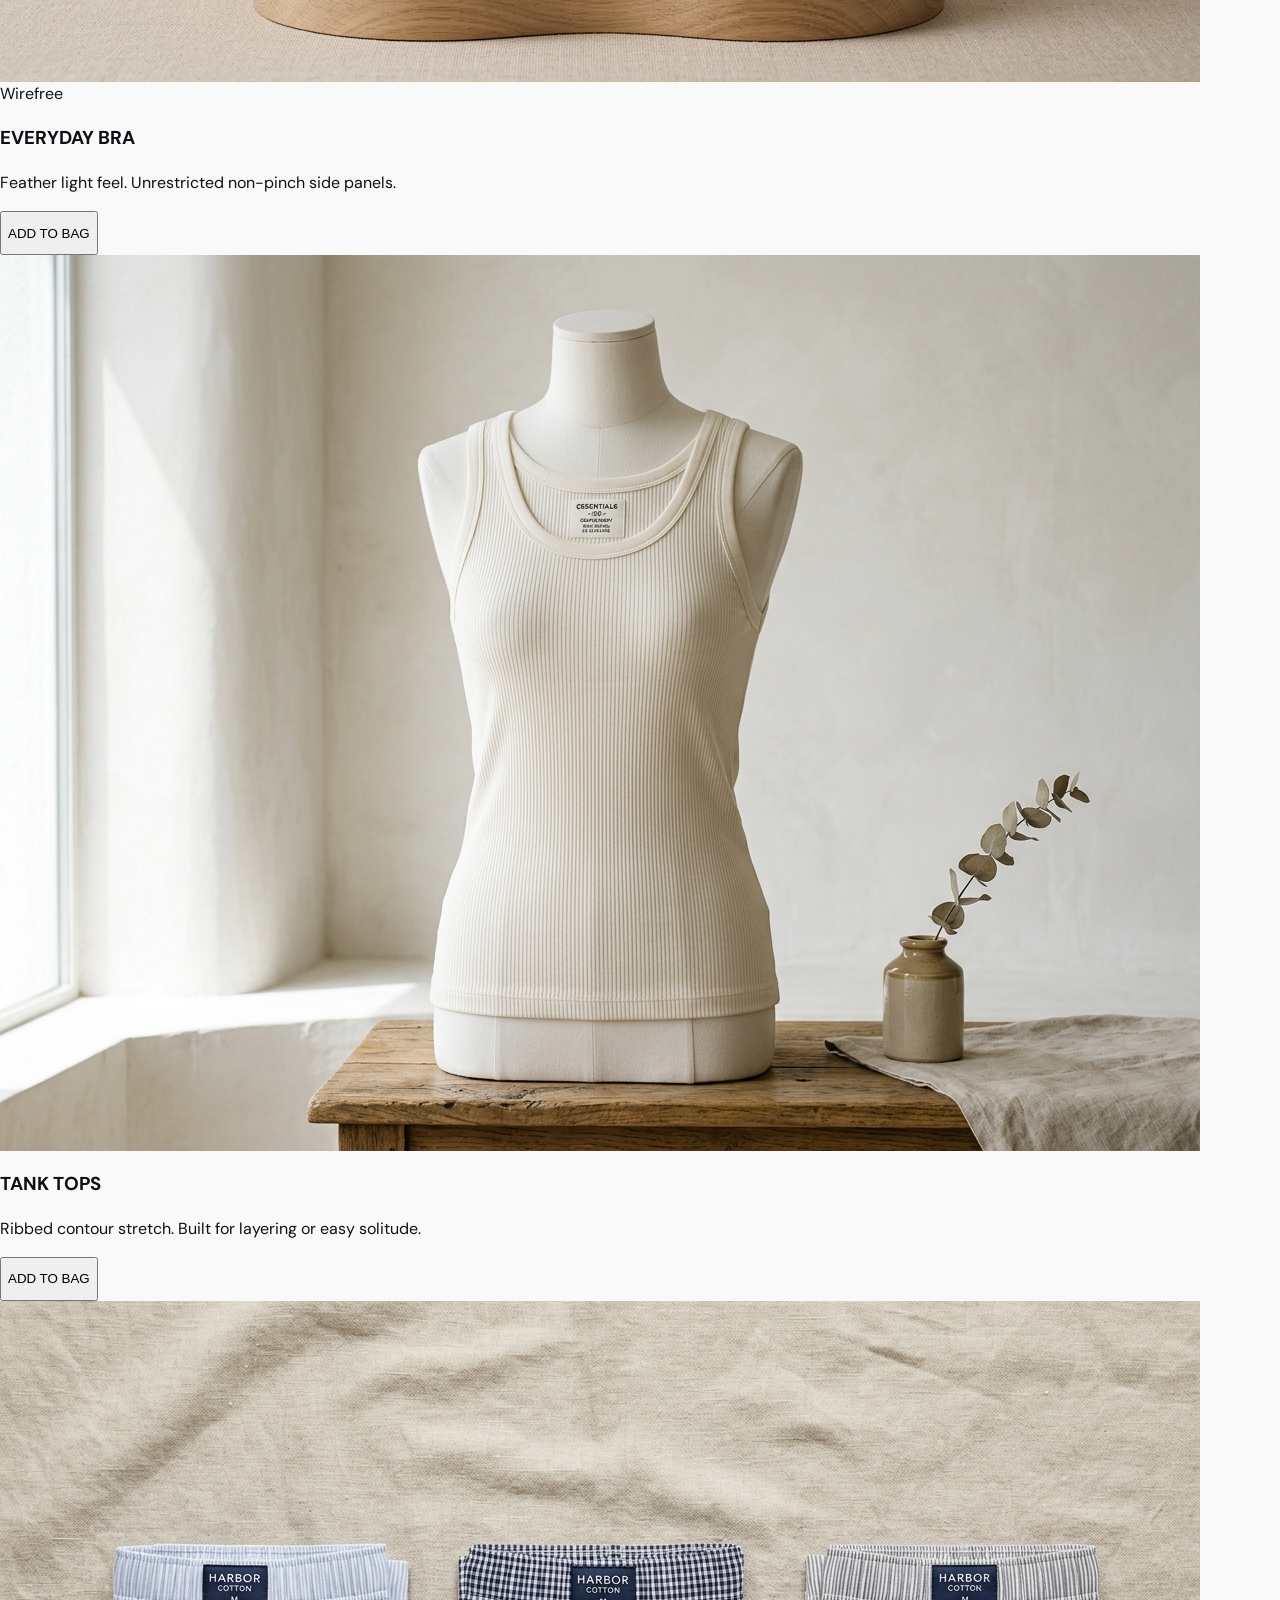
==== commit e09d74bb: "Working Add To Flow Add to Cart, Remove to Cart" ====
--- a/index.html
+++ b/index.html
@@ -410,9 +410,9 @@
           <span class="material-symbols-outlined text-[22px]">favorite</span>
           <span class="absolute -top-0.5 -right-0.5 bg-sale-crimson text-on-primary font-label-xs text-label-xs rounded-full min-w-4 h-4 px-1 flex items-center justify-center font-bold">0</span>
         </a>
-        <a aria-label="Shopping Bag" class="w-9 h-9 rounded-full flex items-center justify-center text-on-surface-variant hover:bg-surface-subtle transition-colors relative" data-path="shopping-bag" href="#">
+        <a aria-label="Shopping Bag" class="w-9 h-9 rounded-full flex items-center justify-center text-on-surface-variant hover:bg-surface-subtle transition-colors relative" data-path="shopping-bag" href="cart.html">
           <span class="material-symbols-outlined text-[22px]">shopping_bag</span>
-          <span class="absolute -top-0.5 -right-0.5 bg-primary text-on-primary font-label-xs text-label-xs rounded-full min-w-4 h-4 px-1 flex items-center justify-center font-bold">0</span>
+          <span class="cart-count-badge absolute -top-0.5 -right-0.5 bg-primary text-on-primary font-label-xs text-label-xs rounded-full min-w-4 h-4 px-1 flex items-center justify-center font-bold">0</span>
         </a>
     </div>
   </header>
@@ -1372,10 +1372,15 @@
               <span id="cart-total" class="text-primary">₹1,078.00</span>
             </div>
           </div>
-          <button onclick="alert('Proceeding to Checkout!');" class="w-full py-3.5 rounded-full bg-primary text-on-primary font-label-lg text-label-lg font-bold hover:bg-primary-container transition-all active:scale-95 shadow-md flex items-center justify-center gap-2">
-            PROCEED TO CHECKOUT
-            <span class="material-symbols-outlined text-[20px]">arrow_forward</span>
-          </button>
+          <div class="space-y-2">
+            <a href="cart.html" class="w-full py-3 rounded-full bg-primary text-on-primary font-label-lg text-label-lg font-bold hover:bg-primary-container transition-all active:scale-95 shadow-md flex items-center justify-center gap-2">
+              <span class="material-symbols-outlined text-[20px]">shopping_cart</span>
+              VIEW FULL CART PAGE
+            </a>
+            <button onclick="if(typeof showToast === 'function') showToast('Proceeding to Checkout!', 'shopping_bag');" class="w-full py-2.5 rounded-full border border-primary text-primary font-label-md text-label-md font-bold hover:bg-primary hover:text-on-primary transition-all flex items-center justify-center gap-2">
+              PROCEED TO CHECKOUT
+            </button>
+          </div>
         </div>
       </div>
     </div>
--- a/css/styles.css
+++ b/css/styles.css
@@ -1,11 +1,85 @@
+/* ==========================================================================
+   WELL ICON — RESPONSIVE UI DESIGN SYSTEM & UTILITY STYLESHEET
+   ========================================================================== */
+
+/* --------------------------------------------------------------------------
+   1. DESIGN TOKENS & FLUID TYPOGRAPHY (CSS VARIABLES)
+   -------------------------------------------------------------------------- */
+:root {
+  /* Typography Scale via clamp() */
+  --font-family-base: 'DM Sans', system-ui, -apple-system, BlinkMacSystemFont, 'Segoe UI', Roboto, sans-serif;
+  
+  --fs-3xs: clamp(0.625rem, 0.6rem + 0.15vw, 0.6875rem);   /* 10px -> 11px */
+  --fs-2xs: clamp(0.6875rem, 0.65rem + 0.2vw, 0.75rem);    /* 11px -> 12px */
+  --fs-xs: clamp(0.75rem, 0.7rem + 0.25vw, 0.8125rem);     /* 12px -> 13px */
+  --fs-sm: clamp(0.8125rem, 0.75rem + 0.3vw, 0.875rem);    /* 13px -> 14px */
+  --fs-base: clamp(0.875rem, 0.825rem + 0.35vw, 1rem);     /* 14px -> 16px */
+  --fs-md: clamp(1rem, 0.925rem + 0.45vw, 1.125rem);       /* 16px -> 18px */
+  --fs-lg: clamp(1.125rem, 1rem + 0.65vw, 1.375rem);       /* 18px -> 22px */
+  --fs-xl: clamp(1.375rem, 1.2rem + 0.85vw, 1.75rem);      /* 22px -> 28px */
+  --fs-2xl: clamp(1.625rem, 1.35rem + 1.25vw, 2.25rem);    /* 26px -> 36px */
+  --fs-3xl: clamp(2rem, 1.5rem + 2vw, 3rem);              /* 32px -> 48px */
+  --fs-hero: clamp(2.25rem, 1.65rem + 2.5vw, 3.75rem);    /* 36px -> 60px */
+
+  /* Line Heights */
+  --lh-tight: 1.15;
+  --lh-snug: 1.25;
+  --lh-normal: 1.5;
+  --lh-relaxed: 1.625;
+
+  /* Spacing Scale */
+  --space-gutter-mobile: 1rem;       /* 16px */
+  --space-gutter-tablet: 1.5rem;     /* 24px */
+  --space-gutter-desktop: 2.5rem;    /* 40px */
+  --container-max-width: 1440px;
+
+  /* Touch Targets */
+  --touch-target-min: 44px;
+
+  /* Theme Colors (Matches Tailwind Brand Config) */
+  --color-primary: #0c1014;
+  --color-on-primary: #ffffff;
+  --color-secondary: #5c5f63;
+  --color-surface: #f9f9f9;
+  --color-surface-canvas: #ffffff;
+  --color-surface-subtle: #f7f7f8;
+  --color-badge-fresh: #1e4620;
+  --color-sale-crimson: #ba1a1a;
+  --color-border-hairline: #e5e5e7;
+}
+
+/* --------------------------------------------------------------------------
+   2. GLOBAL RESET & LAYOUT CONTAINMENT (PREVENT OVERFLOW)
+   -------------------------------------------------------------------------- */
 @layer base {
-  html, body {
+  *, ::before, ::after {
+    box-sizing: border-box;
+  }
+
+  html {
+    scroll-behavior: smooth;
+    -webkit-text-size-adjust: 100%;
+  }
+
+  body {
     margin: 0;
     padding: 0;
-  }
-  body {
-    overscroll-behavior: none;
-  }
+    font-family: var(--font-family-base);
+    background-color: var(--color-surface);
+    color: var(--color-primary);
+    line-height: var(--lh-normal);
+    min-height: 100vh;
+    -webkit-font-smoothing: antialiased;
+    -moz-osx-font-smoothing: grayscale;
+  }
+
+  /* Responsive Media Rules */
+  img, video, iframe, svg {
+    max-width: 100%;
+    height: auto;
+    display: block;
+  }
+
   main > :first-child {
     margin-top: 0 !important;
   }
@@ -14,26 +88,113 @@
   }
 }
 
-/* Hide scrollbar for Chrome, Safari and Opera */
+/* --------------------------------------------------------------------------
+   3. ACCESSIBILITY & FOCUS STATES
+   -------------------------------------------------------------------------- */
+/* Visible High-Contrast Focus Ring */
+:focus-visible {
+  outline: 2px solid var(--color-primary) !important;
+  outline-offset: 2px !important;
+  border-radius: 4px;
+}
+
+/* Ensure minimum touch target for interactive controls where appropriate */
+button, 
+a.btn-touch, 
+input[type="button"], 
+input[type="submit"], 
+input[type="reset"] {
+  min-height: var(--touch-target-min);
+  display: inline-flex;
+  align-items: center;
+  justify-content: center;
+}
+
+/* Reduced Motion Override */
+@media (prefers-reduced-motion: reduce) {
+  *, ::before, ::after {
+    animation-duration: 0.01ms !important;
+    animation-iteration-count: 1 !important;
+    transition-duration: 0.01ms !important;
+    scroll-behavior: auto !important;
+  }
+}
+
+/* --------------------------------------------------------------------------
+   4. SCROLLBAR & SNAP UTILITIES
+   -------------------------------------------------------------------------- */
+/* Hide scrollbars for clean app-like UI */
 ::-webkit-scrollbar {
   display: none;
 }
 
-/* Hide scrollbar for IE, Edge and Firefox */
-html, body {
-  -ms-overflow-style: none;  /* IE and Edge */
-  scrollbar-width: none;  /* Firefox */
+html, body, .no-scrollbar {
+  -ms-overflow-style: none;
+  scrollbar-width: none;
 }
 
 /* Smooth Horizontal Scroll Snap */
 .scroll-snap-x {
   scroll-snap-type: x mandatory;
   scroll-behavior: smooth;
+  -webkit-overflow-scrolling: touch;
 }
 .scroll-snap-item {
   scroll-snap-align: start;
 }
 
+/* --------------------------------------------------------------------------
+   5. PRODUCT CARDS & IMAGE RATIOS
+   -------------------------------------------------------------------------- */
+.product-card-image-wrap {
+  position: relative;
+  width: 100%;
+  aspect-ratio: 3 / 4;
+  overflow: hidden;
+  background-color: var(--color-surface-subtle);
+  border-radius: 0.75rem;
+}
+
+.product-card-image {
+  width: 100%;
+  height: 100%;
+  object-fit: cover;
+  object-position: center;
+  transition: transform 0.5s cubic-bezier(0.16, 1, 0.3, 1);
+}
+
+.product-card-image-wrap:hover .product-card-image {
+  transform: scale(1.05);
+}
+
+/* Responsive Grid Clamp Utilities */
+.responsive-product-grid {
+  display: grid;
+  grid-template-columns: repeat(2, minmax(0, 1fr));
+  gap: clamp(0.75rem, 2vw, 1.5rem);
+}
+
+@media (min-width: 640px) {
+  .responsive-product-grid {
+    grid-template-columns: repeat(2, minmax(0, 1fr));
+  }
+}
+
+@media (min-width: 768px) {
+  .responsive-product-grid {
+    grid-template-columns: repeat(3, minmax(0, 1fr));
+  }
+}
+
+@media (min-width: 1024px) {
+  .responsive-product-grid {
+    grid-template-columns: repeat(4, minmax(0, 1fr));
+  }
+}
+
+/* --------------------------------------------------------------------------
+   6. ANIMATIONS & TRANSITIONS
+   -------------------------------------------------------------------------- */
 /* Heart Pulse Micro-Animation */
 @keyframes heartPulse {
   0% { transform: scale(1); }
@@ -47,7 +208,7 @@
 /* Solid Filled Heart Styling */
 .material-symbols-outlined.fill-active {
   font-variation-settings: 'FILL' 1, 'wght' 400, 'GRAD' 0, 'opsz' 24 !important;
-  color: #BA1A1A !important;
+  color: var(--color-sale-crimson) !important;
 }
 
 /* Badge Bounce Animation */
@@ -99,11 +260,7 @@
   transform: scale(1.25);
 }
 
-/* High-Definition Zoom Modal Backdrop */
-.modal-pop-in {
-  animation: modalPopIn 0.3s cubic-bezier(0.16, 1, 0.3, 1) forwards;
-}
-
+/* Modal Pop-In Animation */
 @keyframes modalPopIn {
   from {
     opacity: 0;
@@ -114,18 +271,15 @@
     transform: scale(1);
   }
 }
+.modal-pop-in {
+  animation: modalPopIn 0.3s cubic-bezier(0.16, 1, 0.3, 1) forwards;
+}
 
 /* Splash Screen Animations */
 @keyframes splashProgress {
-  0% {
-    transform: translateX(-100%);
-  }
-  50% {
-    transform: translateX(0%);
-  }
-  100% {
-    transform: translateX(100%);
-  }
+  0% { transform: translateX(-100%); }
+  50% { transform: translateX(0%); }
+  100% { transform: translateX(100%); }
 }
 
 .splash-loader-bar {
@@ -146,4 +300,3 @@
 .animate-splash-pulse {
   animation: splashLogoPulse 2.5s ease-in-out infinite;
 }
-
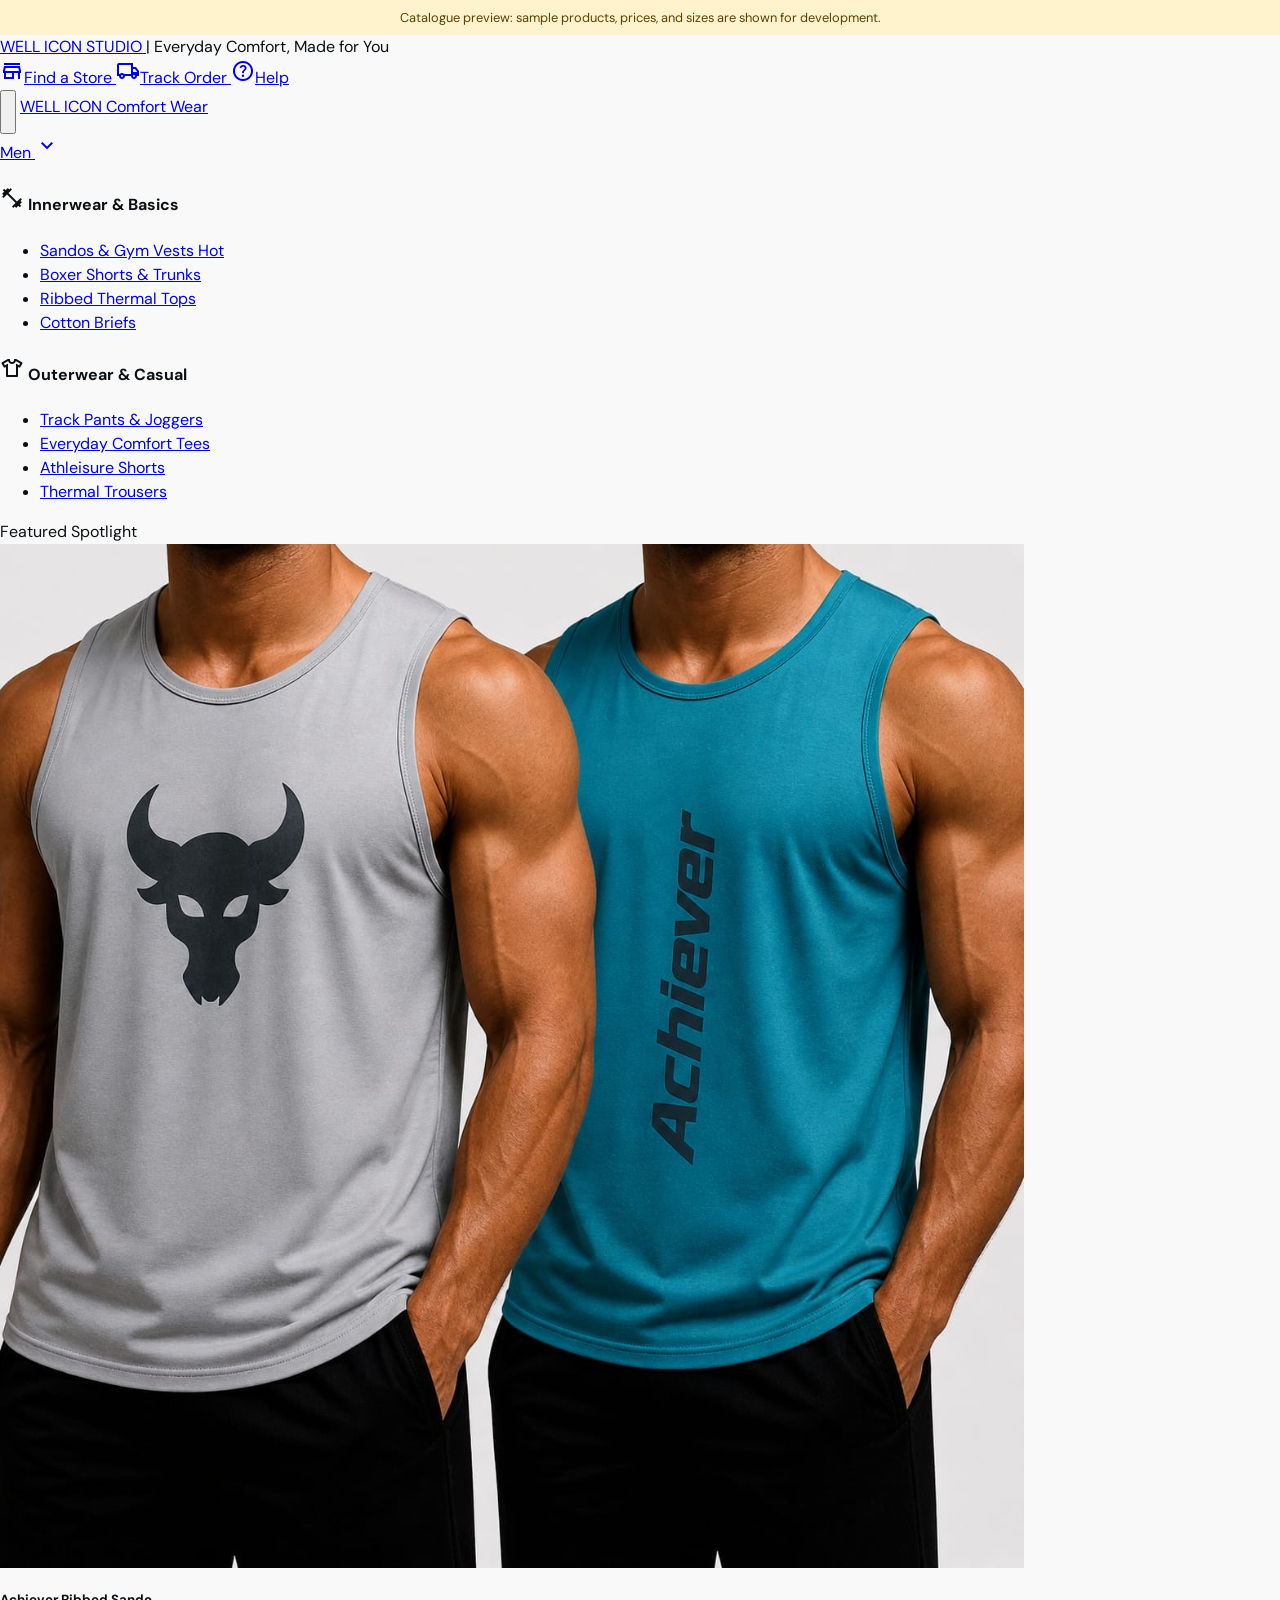
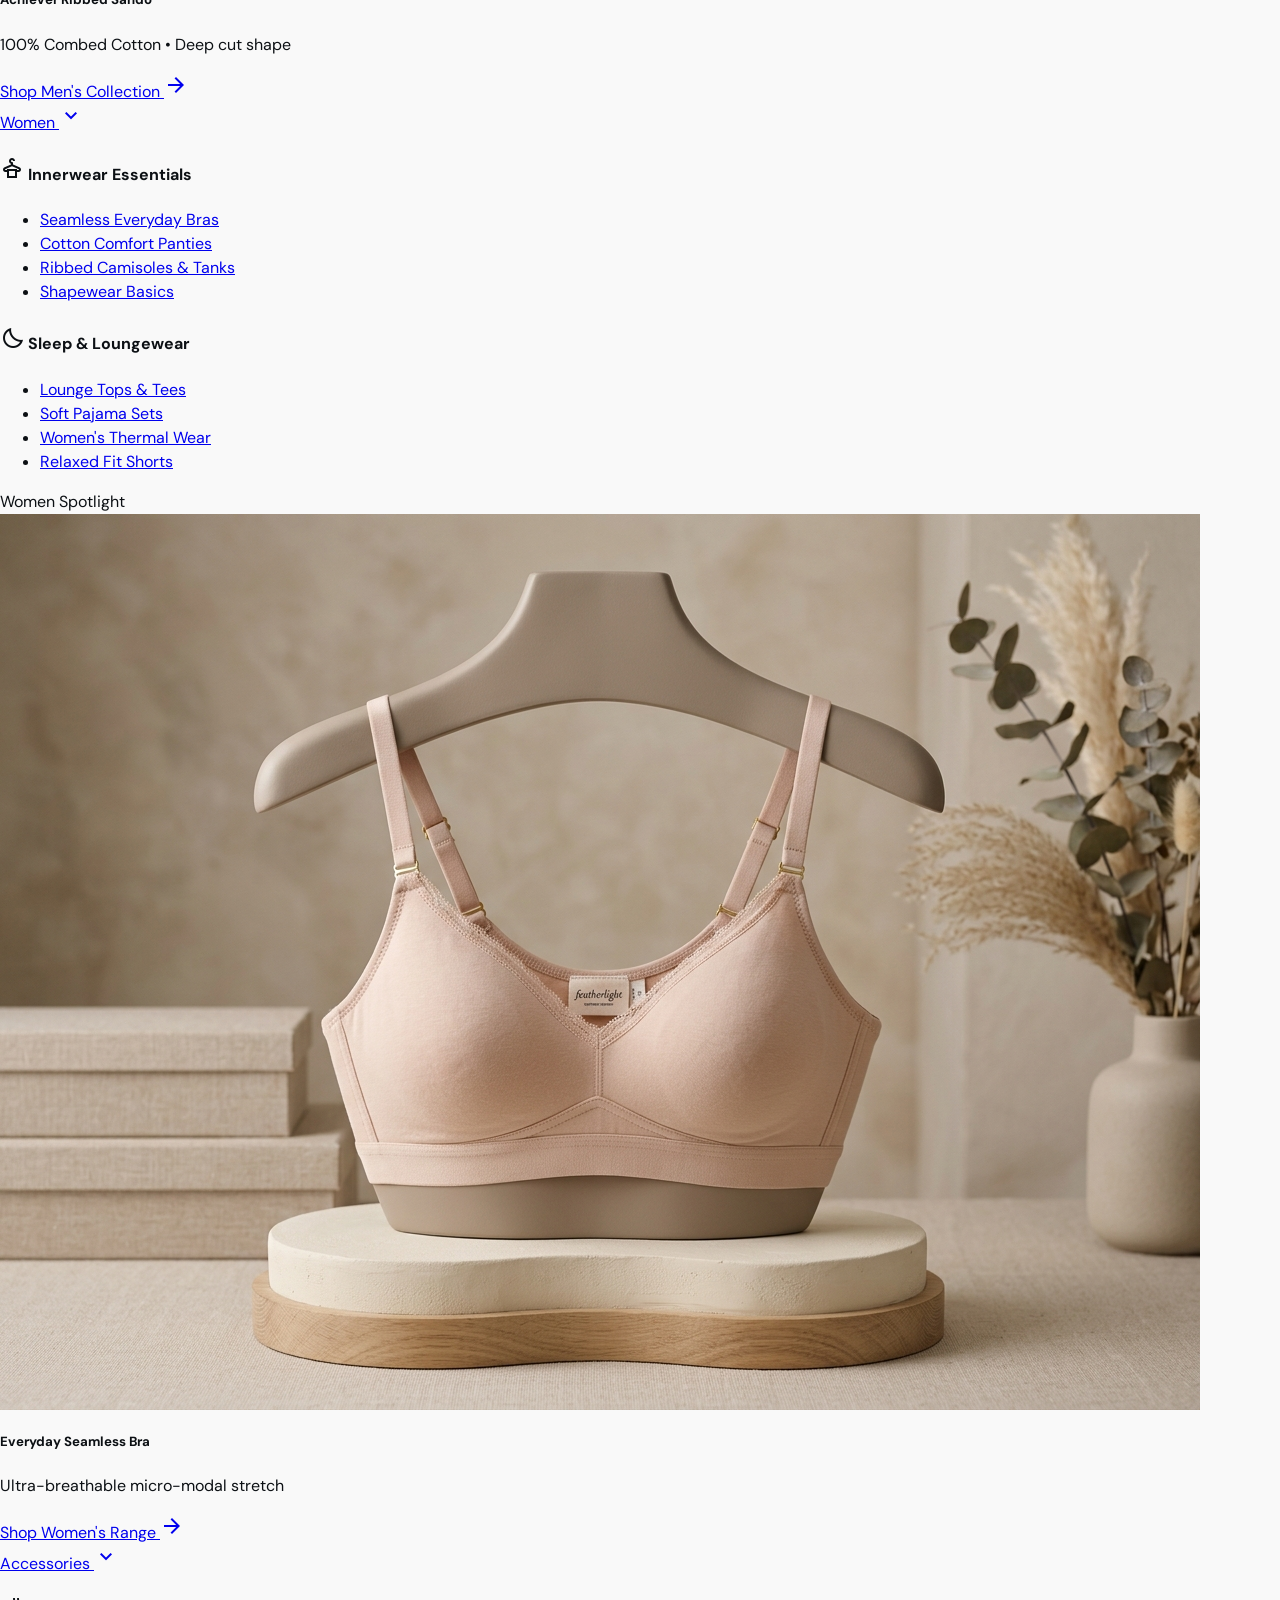
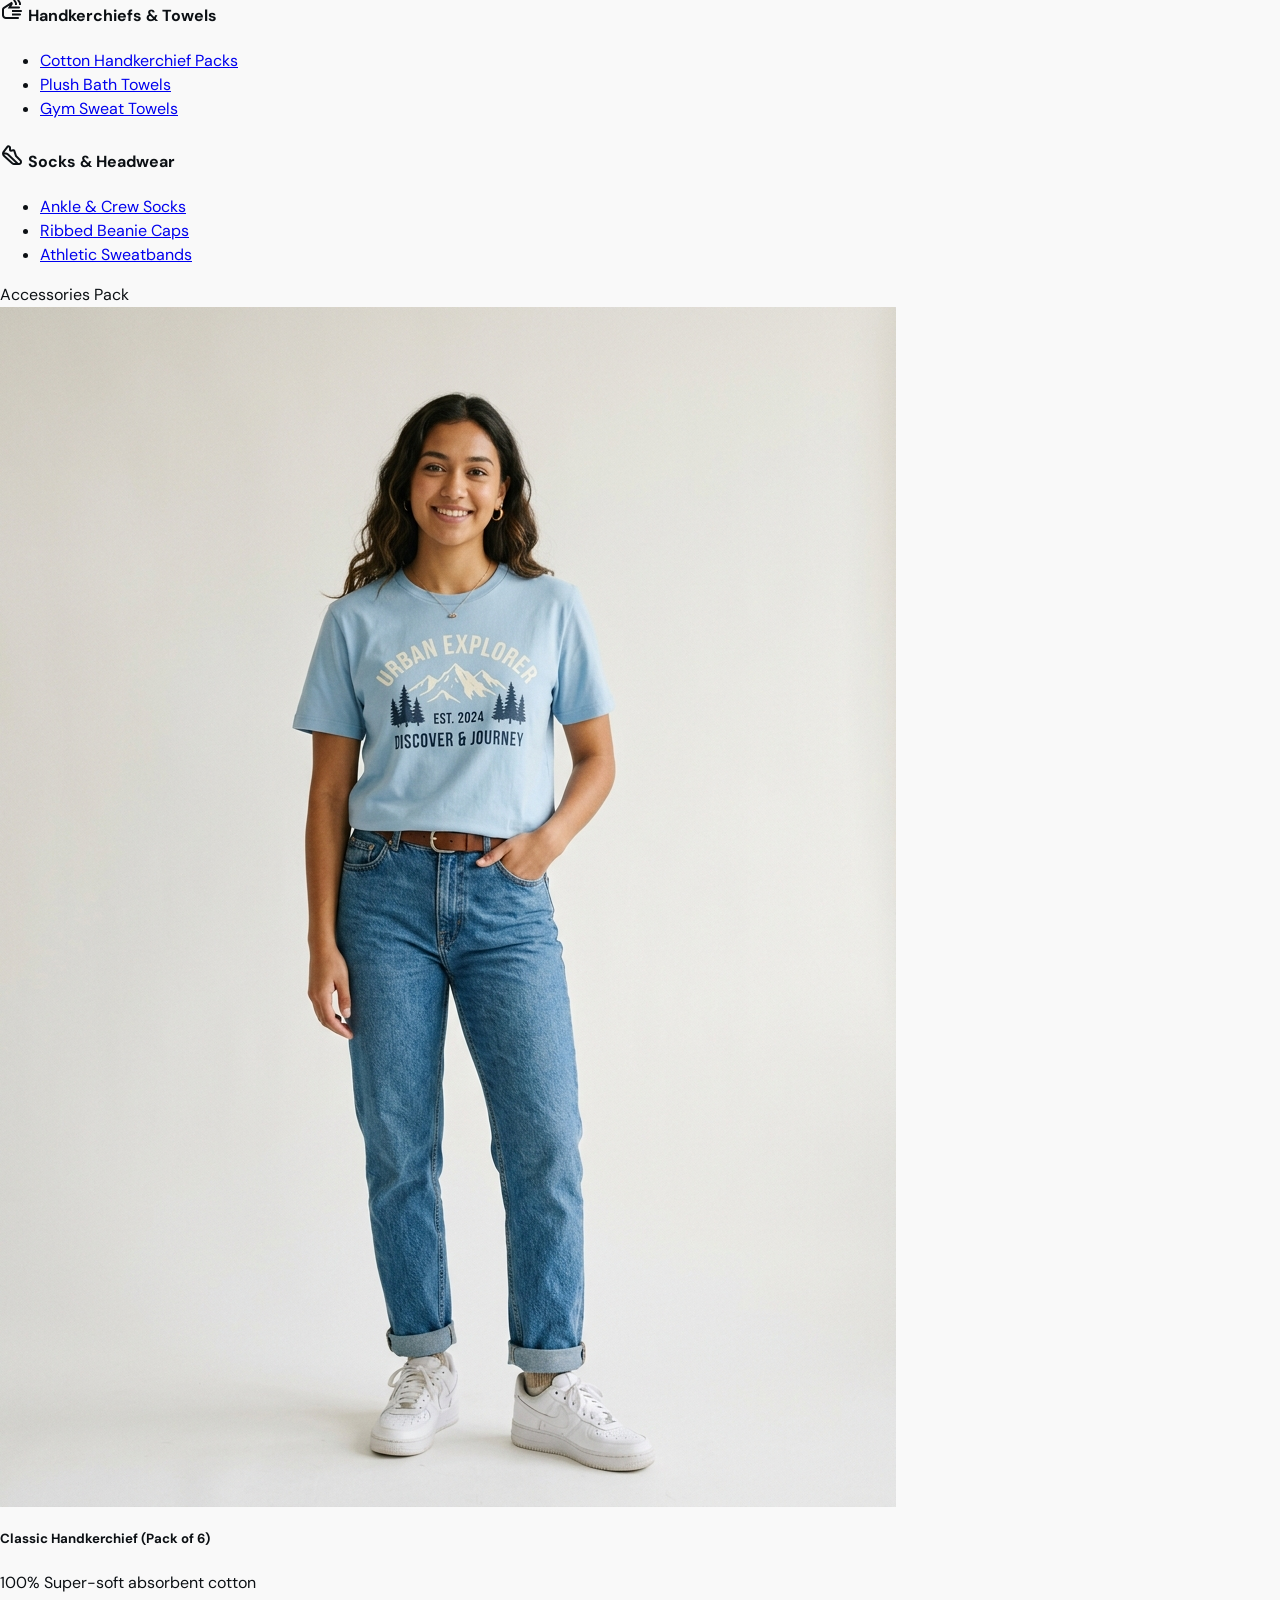
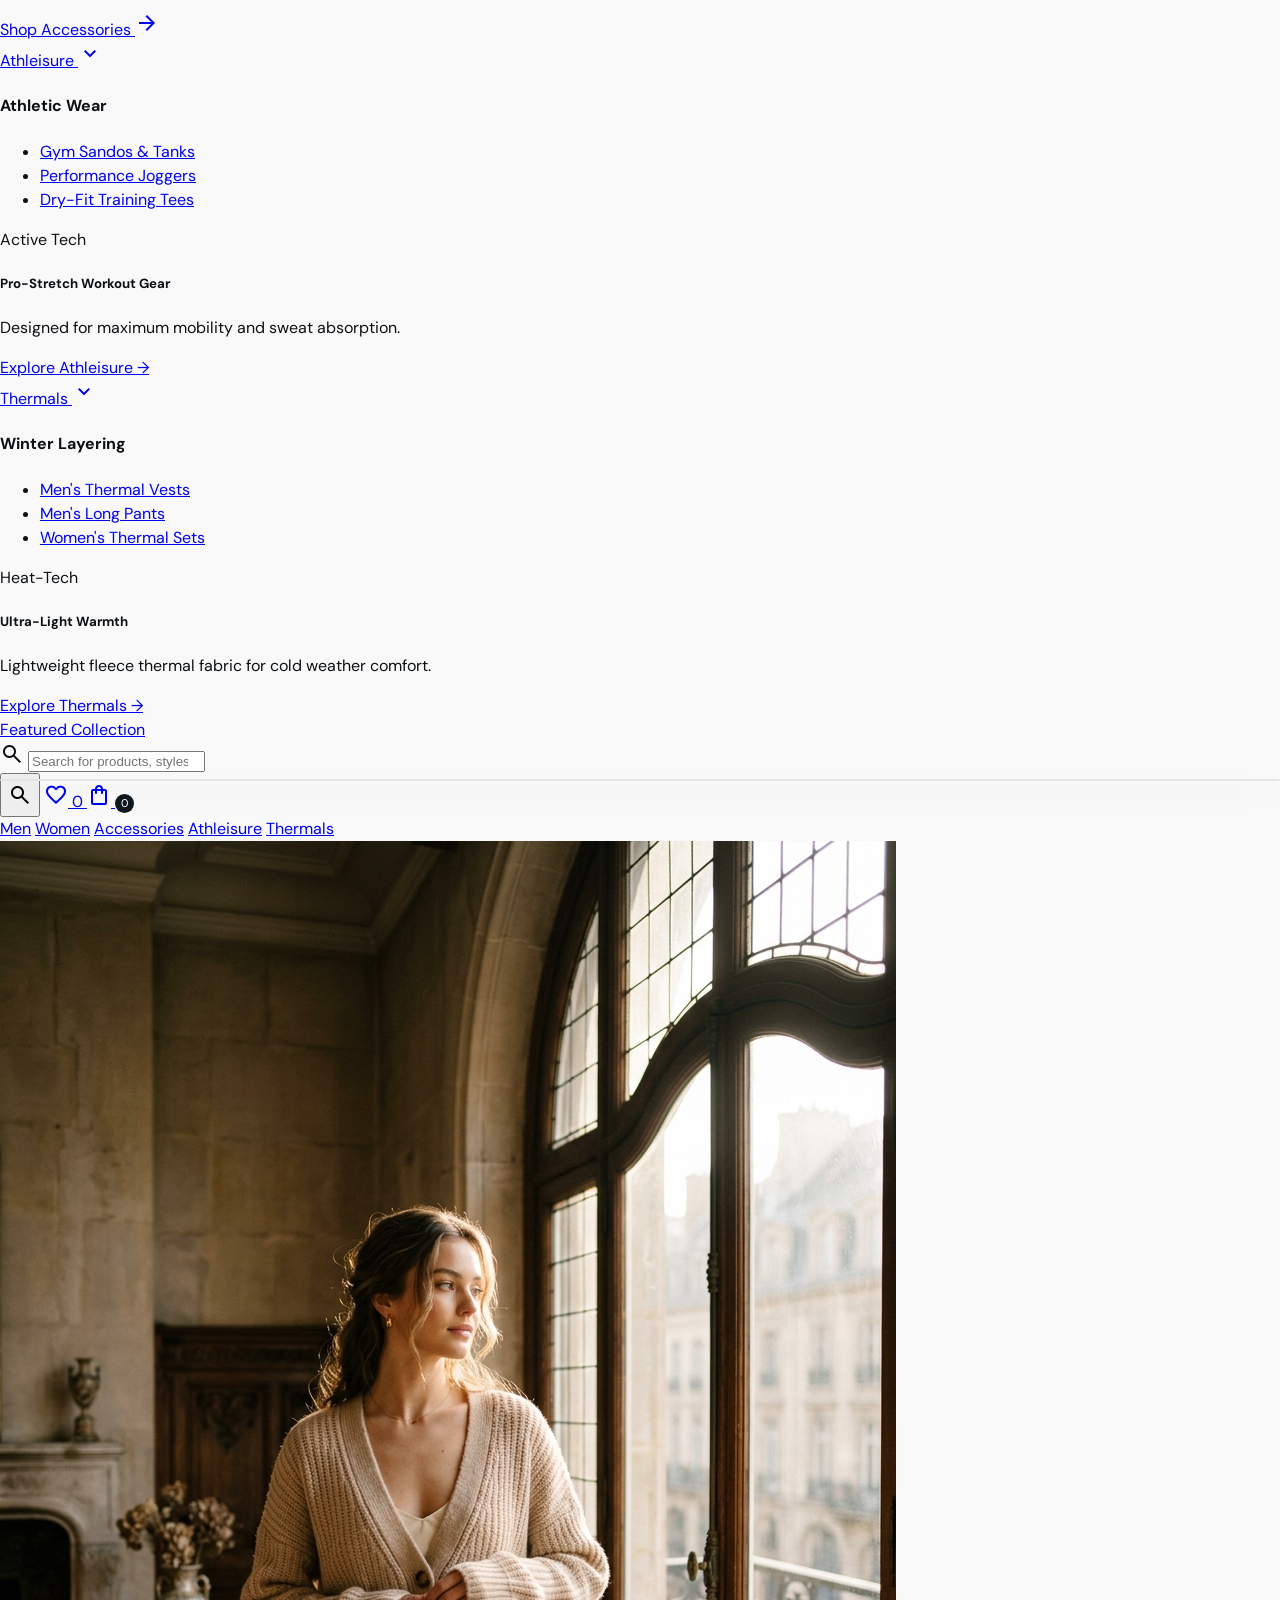
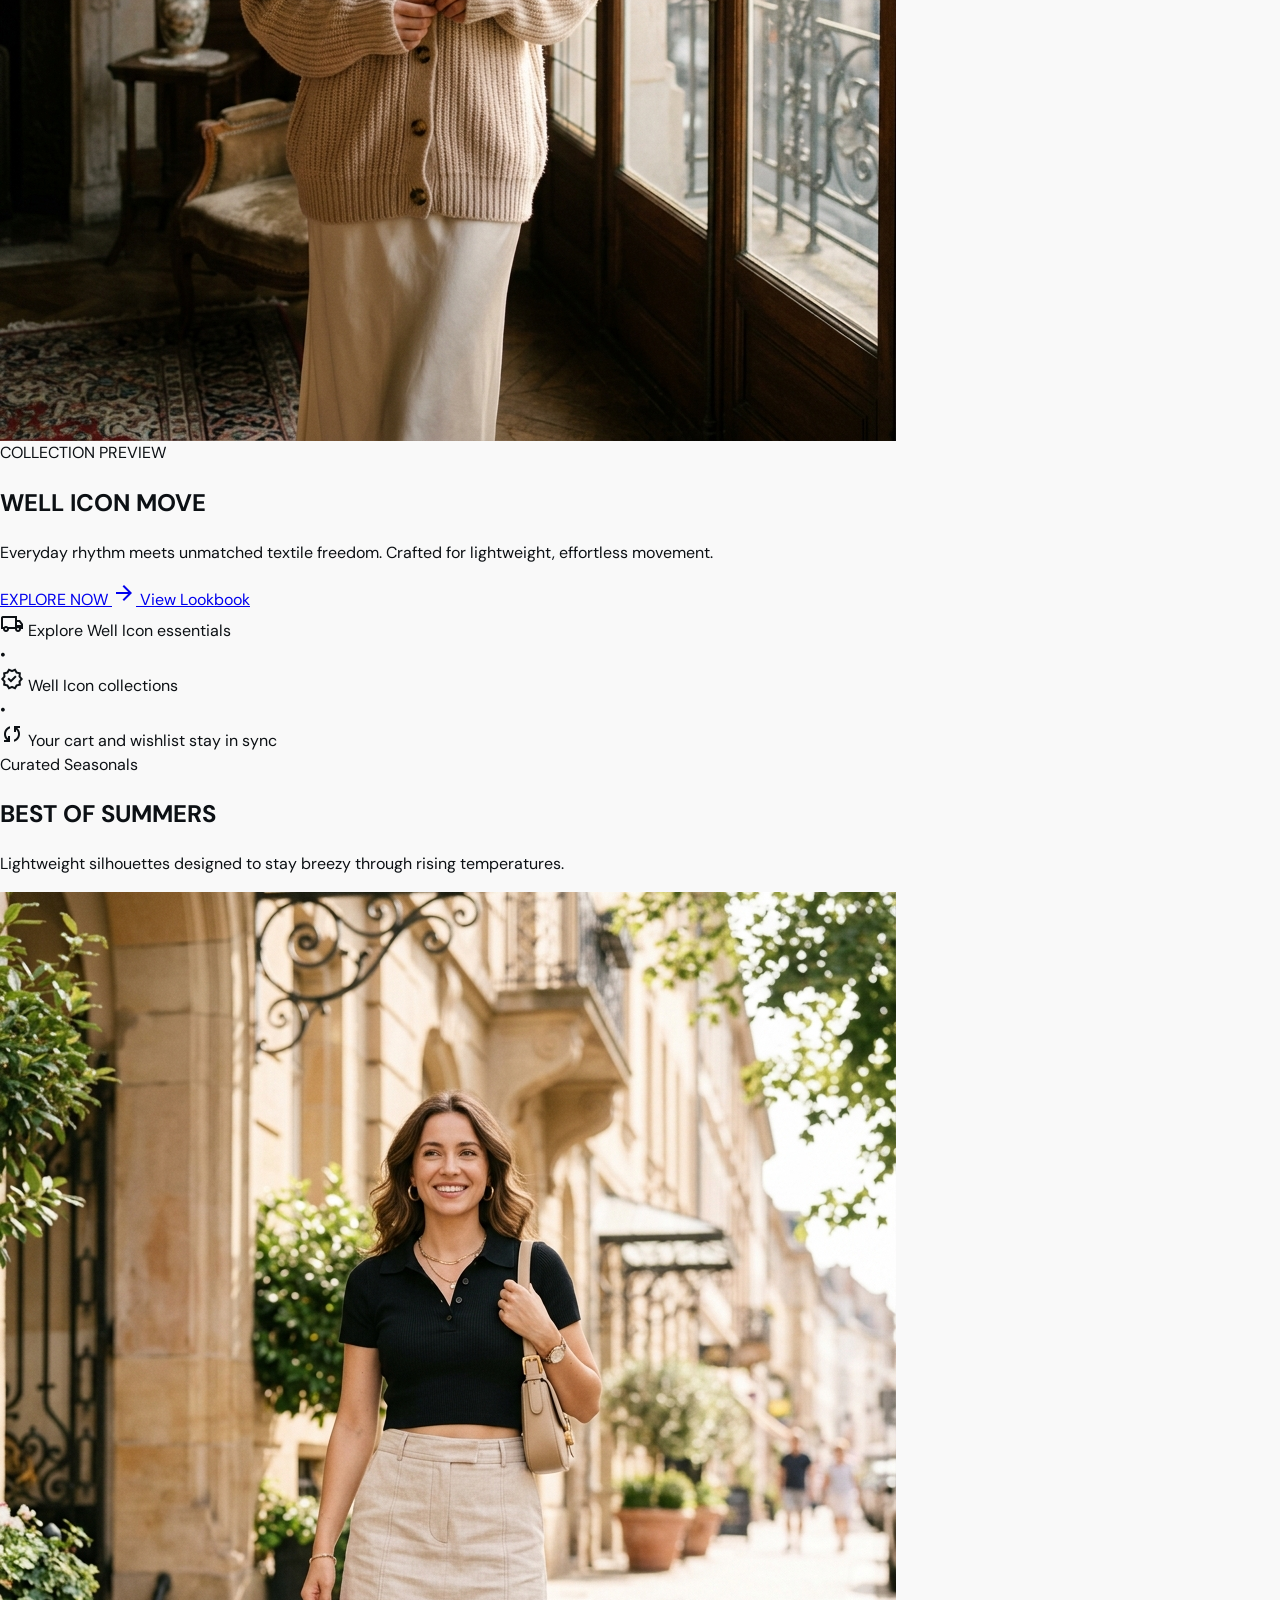
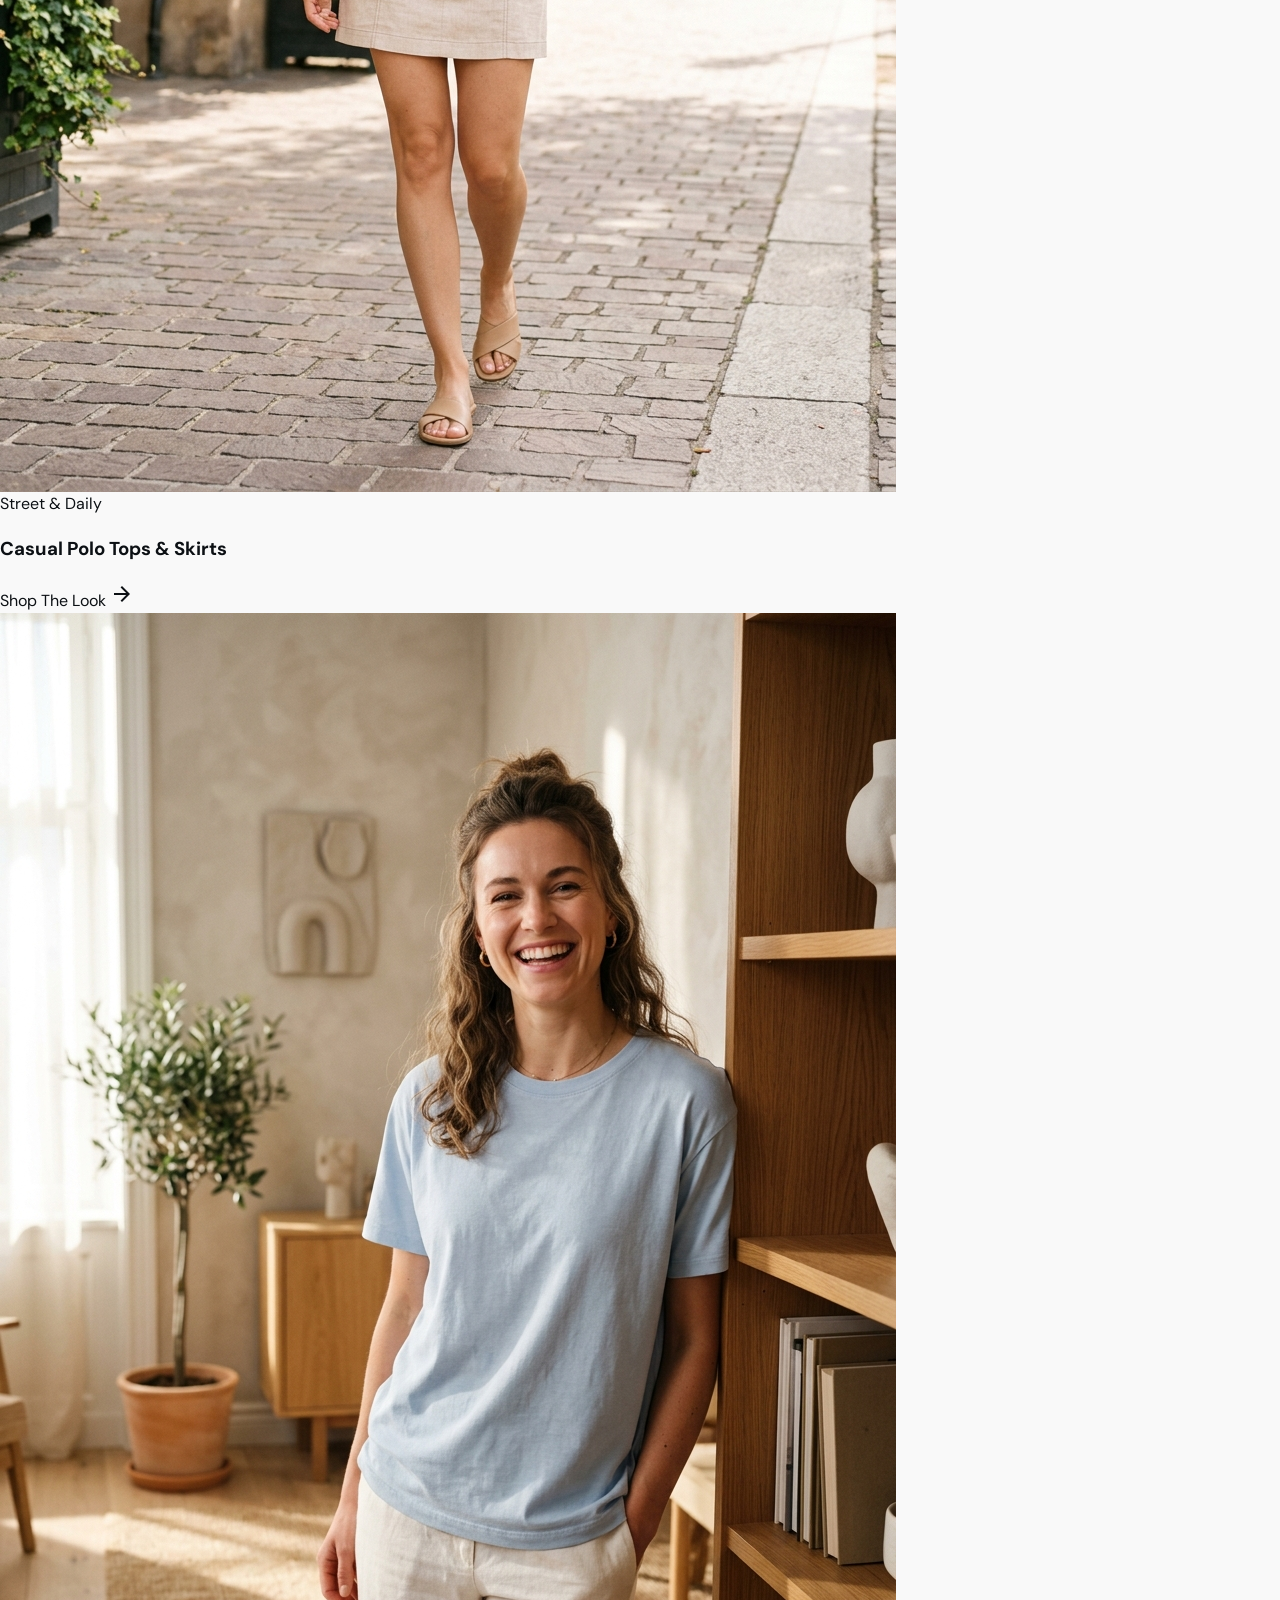
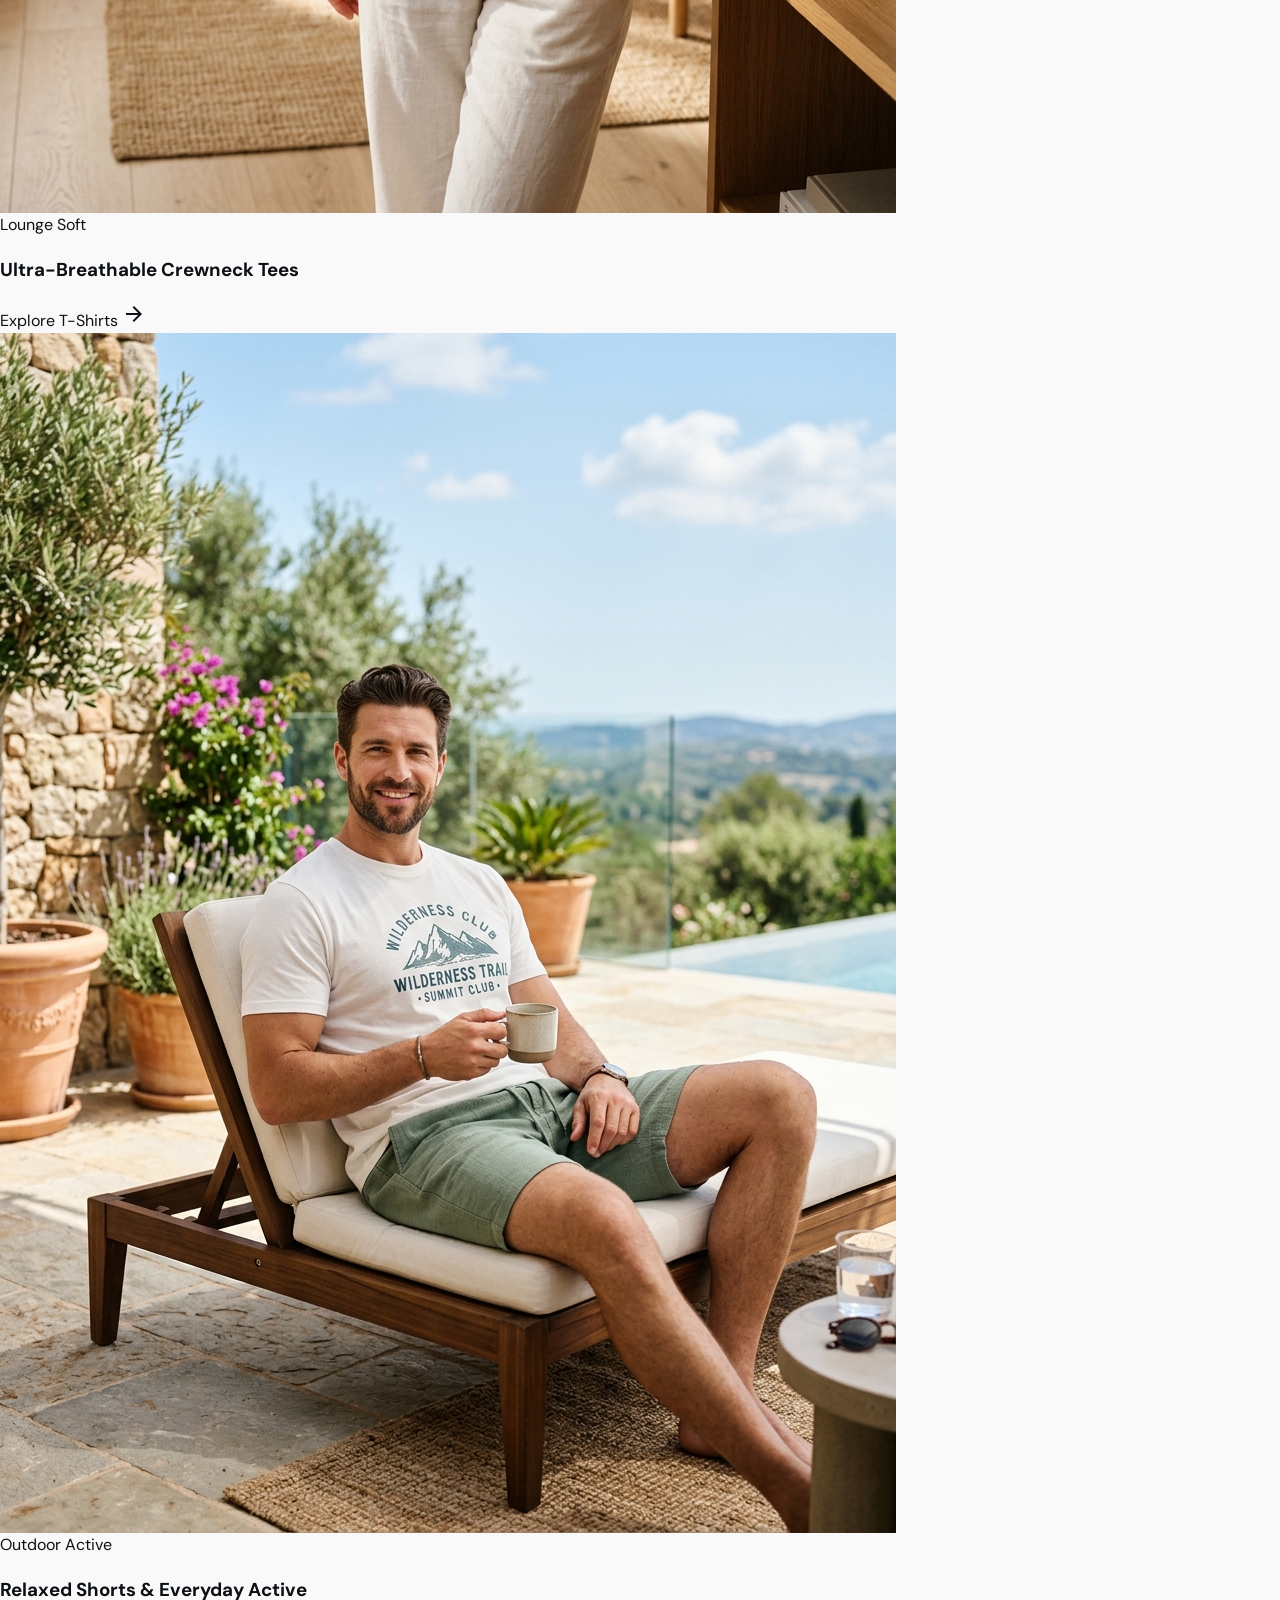
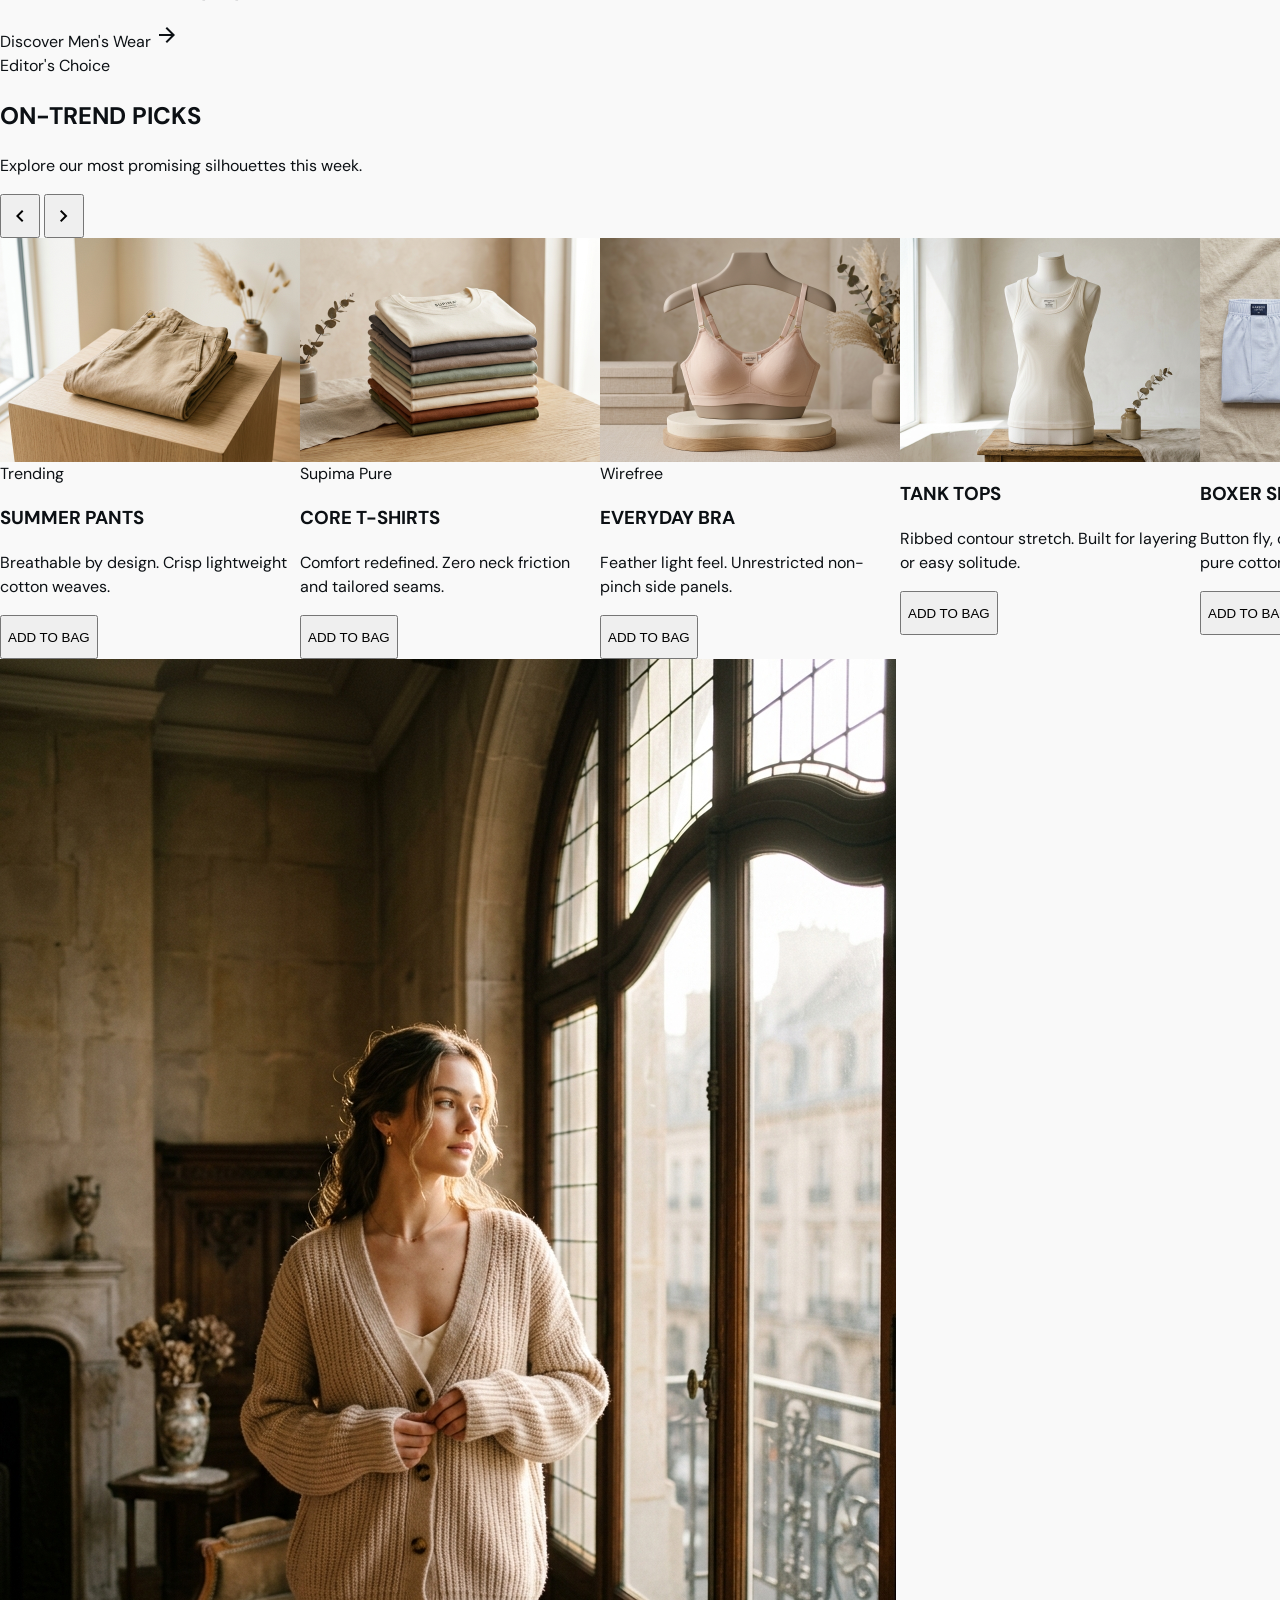
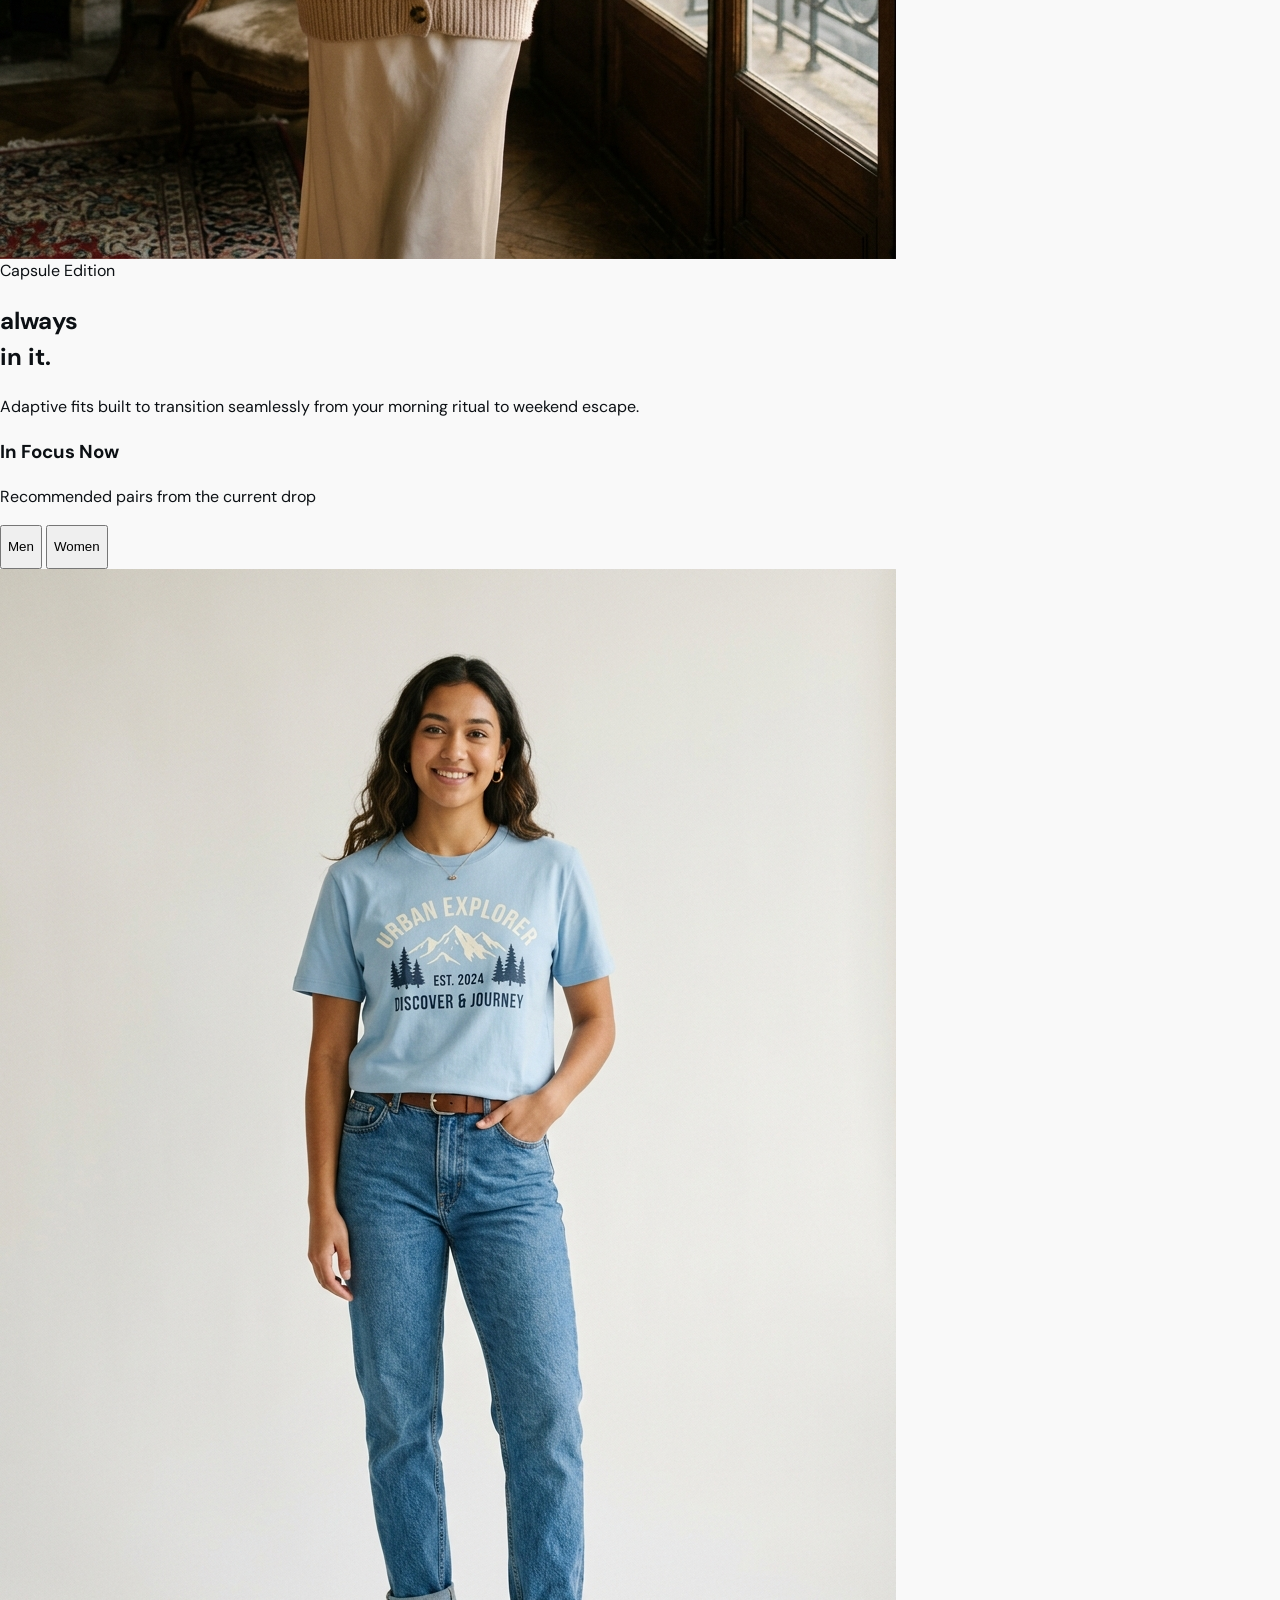
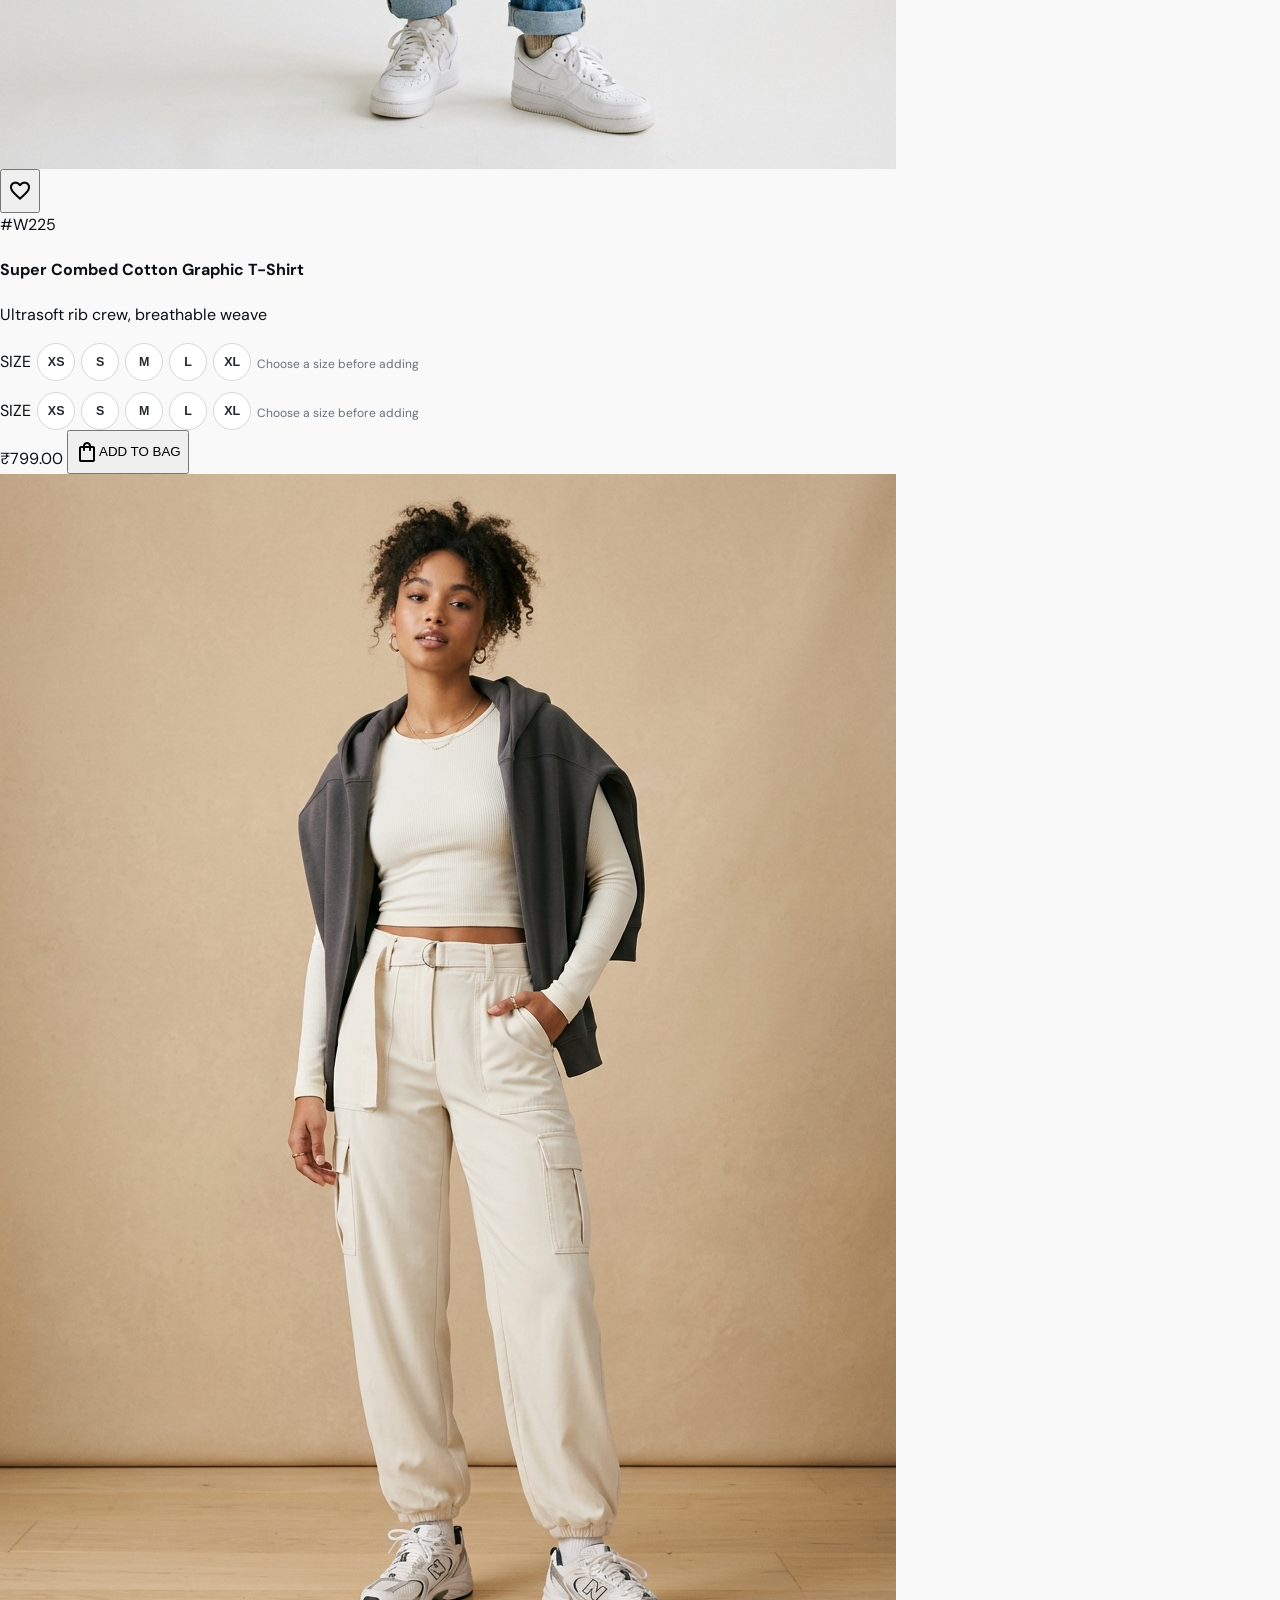
==== commit 30a2d74a: "Size Implement." ====
--- a/index.html
+++ b/index.html
@@ -171,20 +171,20 @@
     <div class="bg-surface-subtle hidden md:block">
       <div class="w-full max-w-[1440px] mx-auto px-margin md:px-margin-tablet lg:px-margin-desktop h-8 flex items-center justify-between text-on-surface-variant font-label-md text-label-md">
         <div class="flex items-center gap-space-lg">
-          <a class="flex items-center gap-space-xs font-label-md text-label-md uppercase tracking-wider text-primary hover:text-on-surface-variant transition-colors" data-path="jky-studio" href="#">
+          <a class="flex items-center gap-space-xs font-label-md text-label-md uppercase tracking-wider text-primary hover:text-on-surface-variant transition-colors" data-path="jky-studio" href="site-info.html?topic=other">
             <span class="w-1.5 h-1.5 rounded-full bg-badge-fresh inline-block"></span>WELL ICON STUDIO
           </a>
           <span class="text-outline-variant font-normal">|</span>
           <span class="text-on-secondary-container hidden sm:inline">Everyday Comfort, Made for You</span>
         </div>
         <div class="flex items-center gap-space-lg">
-          <a class="hover:text-primary transition-colors flex items-center gap-space-xs" data-path="store-locator" href="#">
+          <a class="hover:text-primary transition-colors flex items-center gap-space-xs" data-path="store-locator" href="site-info.html?topic=stores">
             <span class="material-symbols-outlined text-[15px]">store</span>Find a Store
           </a>
-          <a class="hover:text-primary transition-colors hidden sm:flex items-center gap-space-xs" data-path="track-order" href="#">
+          <a class="hover:text-primary transition-colors hidden sm:flex items-center gap-space-xs" data-path="track-order" href="collection.html?category=men-bottomwear">
             <span class="material-symbols-outlined text-[15px]">local_shipping</span>Track Order
           </a>
-          <a class="hover:text-primary transition-colors flex items-center gap-space-xs" data-path="help-support" href="#">
+          <a class="hover:text-primary transition-colors flex items-center gap-space-xs" data-path="help-support" href="site-info.html?topic=contact">
             <span class="material-symbols-outlined text-[15px]">help</span>Help
           </a>
         </div>
@@ -218,9 +218,9 @@
                   <span class="material-symbols-outlined text-badge-fresh text-[18px]">fitness_center</span> Innerwear & Basics
                 </h4>
                 <ul class="space-y-2 text-body-md text-on-surface-variant text-[14px]">
-                  <li><a href="men.html#sandos" class="hover:text-primary font-medium hover:translate-x-1 inline-block transition-transform text-primary">Sandos & Gym Vests <span class="bg-sale-crimson text-on-primary text-[10px] px-1.5 py-0.5 rounded-full uppercase ml-1 font-bold">Hot</span></a></li>
-                  <li><a href="men.html#boxers" class="hover:text-primary hover:translate-x-1 inline-block transition-transform">Boxer Shorts & Trunks</a></li>
-                  <li><a href="men.html#thermals" class="hover:text-primary hover:translate-x-1 inline-block transition-transform">Ribbed Thermal Tops</a></li>
+                  <li><a href="collection.html?category=men-vests" class="hover:text-primary font-medium hover:translate-x-1 inline-block transition-transform text-primary">Sandos & Gym Vests <span class="bg-sale-crimson text-on-primary text-[10px] px-1.5 py-0.5 rounded-full uppercase ml-1 font-bold">Hot</span></a></li>
+                  <li><a href="collection.html?category=men-innerwear" class="hover:text-primary hover:translate-x-1 inline-block transition-transform">Boxer Shorts & Trunks</a></li>
+                  <li><a href="site-info.html?topic=thermals" class="hover:text-primary hover:translate-x-1 inline-block transition-transform">Ribbed Thermal Tops</a></li>
                   <li><a href="men.html" class="hover:text-primary hover:translate-x-1 inline-block transition-transform">Cotton Briefs</a></li>
                 </ul>
               </div>
@@ -263,9 +263,9 @@
                   <span class="material-symbols-outlined text-badge-fresh text-[18px]">styler</span> Innerwear Essentials
                 </h4>
                 <ul class="space-y-2 text-body-md text-on-surface-variant text-[14px]">
-                  <li><a href="women.html#bras" class="hover:text-primary hover:translate-x-1 inline-block transition-transform">Seamless Everyday Bras</a></li>
-                  <li><a href="women.html#panties" class="hover:text-primary hover:translate-x-1 inline-block transition-transform">Cotton Comfort Panties</a></li>
-                  <li><a href="women.html#camisoles" class="hover:text-primary font-medium hover:translate-x-1 inline-block transition-transform text-primary">Ribbed Camisoles & Tanks</a></li>
+                  <li><a href="collection.html?category=women-bras" class="hover:text-primary hover:translate-x-1 inline-block transition-transform">Seamless Everyday Bras</a></li>
+                  <li><a href="collection.html?category=women-innerwear" class="hover:text-primary hover:translate-x-1 inline-block transition-transform">Cotton Comfort Panties</a></li>
+                  <li><a href="collection.html?category=women-tops" class="hover:text-primary font-medium hover:translate-x-1 inline-block transition-transform text-primary">Ribbed Camisoles & Tanks</a></li>
                   <li><a href="women.html" class="hover:text-primary hover:translate-x-1 inline-block transition-transform">Shapewear Basics</a></li>
                 </ul>
               </div>
@@ -308,7 +308,7 @@
                   <span class="material-symbols-outlined text-badge-fresh text-[18px]">dry</span> Handkerchiefs & Towels
                 </h4>
                 <ul class="space-y-2 text-body-md text-on-surface-variant text-[14px]">
-                  <li><a href="accessories.html#hankies" class="hover:text-primary font-medium hover:translate-x-1 inline-block transition-transform text-primary">Cotton Handkerchief Packs</a></li>
+                  <li><a href="collection.html?category=accessories-handkerchiefs" class="hover:text-primary font-medium hover:translate-x-1 inline-block transition-transform text-primary">Cotton Handkerchief Packs</a></li>
                   <li><a href="accessories.html" class="hover:text-primary hover:translate-x-1 inline-block transition-transform">Plush Bath Towels</a></li>
                   <li><a href="accessories.html" class="hover:text-primary hover:translate-x-1 inline-block transition-transform">Gym Sweat Towels</a></li>
                 </ul>
@@ -318,7 +318,7 @@
                   <span class="material-symbols-outlined text-badge-fresh text-[18px]">steps</span> Socks & Headwear
                 </h4>
                 <ul class="space-y-2 text-body-md text-on-surface-variant text-[14px]">
-                  <li><a href="accessories.html#socks" class="hover:text-primary hover:translate-x-1 inline-block transition-transform">Ankle & Crew Socks</a></li>
+                  <li><a href="collection.html?category=accessories-socks" class="hover:text-primary hover:translate-x-1 inline-block transition-transform">Ankle & Crew Socks</a></li>
                   <li><a href="accessories.html" class="hover:text-primary hover:translate-x-1 inline-block transition-transform">Ribbed Beanie Caps</a></li>
                   <li><a href="accessories.html" class="hover:text-primary hover:translate-x-1 inline-block transition-transform">Athletic Sweatbands</a></li>
                 </ul>
@@ -349,7 +349,7 @@
               <div>
                 <h4 class="font-headline-sm text-[15px] font-bold text-primary border-b border-border-hairline pb-2 mb-3">Athletic Wear</h4>
                 <ul class="space-y-2 text-body-md text-on-surface-variant text-[14px]">
-                  <li><a href="men.html#sandos" class="hover:text-primary hover:translate-x-1 inline-block transition-transform">Gym Sandos & Tanks</a></li>
+                  <li><a href="collection.html?category=men-vests" class="hover:text-primary hover:translate-x-1 inline-block transition-transform">Gym Sandos & Tanks</a></li>
                   <li><a href="men.html" class="hover:text-primary hover:translate-x-1 inline-block transition-transform">Performance Joggers</a></li>
                   <li><a href="men.html" class="hover:text-primary hover:translate-x-1 inline-block transition-transform">Dry-Fit Training Tees</a></li>
                 </ul>
@@ -368,7 +368,7 @@
 
         <!-- THERMALS Dropdown -->
         <div class="group py-5">
-          <a href="men.html#thermals" class="flex items-center gap-1 px-3 py-1.5 text-on-surface-variant hover:text-primary transition-colors rounded-full font-semibold group-hover:bg-surface-subtle group-hover:text-primary">
+          <a href="site-info.html?topic=thermals" class="flex items-center gap-1 px-3 py-1.5 text-on-surface-variant hover:text-primary transition-colors rounded-full font-semibold group-hover:bg-surface-subtle group-hover:text-primary">
             Thermals
             <span class="material-symbols-outlined text-[16px] transition-transform group-hover:rotate-180">expand_more</span>
           </a>
@@ -377,8 +377,8 @@
               <div>
                 <h4 class="font-headline-sm text-[15px] font-bold text-primary border-b border-border-hairline pb-2 mb-3">Winter Layering</h4>
                 <ul class="space-y-2 text-body-md text-on-surface-variant text-[14px]">
-                  <li><a href="men.html#thermals" class="hover:text-primary hover:translate-x-1 inline-block transition-transform">Men's Thermal Vests</a></li>
-                  <li><a href="men.html#thermals" class="hover:text-primary hover:translate-x-1 inline-block transition-transform">Men's Long Pants</a></li>
+                  <li><a href="site-info.html?topic=thermals" class="hover:text-primary hover:translate-x-1 inline-block transition-transform">Men's Thermal Vests</a></li>
+                  <li><a href="site-info.html?topic=thermals" class="hover:text-primary hover:translate-x-1 inline-block transition-transform">Men's Long Pants</a></li>
                   <li><a href="women.html" class="hover:text-primary hover:translate-x-1 inline-block transition-transform">Women's Thermal Sets</a></li>
                 </ul>
               </div>
@@ -388,13 +388,13 @@
                   <h5 class="font-bold text-primary text-[13px]">Ultra-Light Warmth</h5>
                   <p class="text-[11px] text-on-surface-variant mt-1">Lightweight fleece thermal fabric for cold weather comfort.</p>
                 </div>
-                <a href="men.html#thermals" class="mt-2 text-[12px] font-bold text-primary hover:underline">Explore Thermals →</a>
-              </div>
-            </div>
-          </div>
-        </div>
-
-        <a class="px-3.5 py-1.5 bg-primary text-on-primary font-bold rounded-full text-[13px] hover:bg-primary-container transition-colors shadow-xs ml-2" data-path="150th-special" href="index.html">Featured Collection</a>
+                <a href="site-info.html?topic=thermals" class="mt-2 text-[12px] font-bold text-primary hover:underline">Explore Thermals →</a>
+              </div>
+            </div>
+          </div>
+        </div>
+
+        <a class="px-3.5 py-1.5 bg-primary text-on-primary font-bold rounded-full text-[13px] hover:bg-primary-container transition-colors shadow-xs ml-2" data-path="seasonal-collection" href="index.html">Featured Collection</a>
       </nav>
       <div class="flex-1 max-w-md hidden md:block mx-space-sm">
         <div class="relative flex items-center w-full">
@@ -424,8 +424,8 @@
         <a href="men.html" class="px-5 py-1 text-on-surface hover:text-primary font-bold transition-colors">Men</a>
         <a href="women.html" class="px-5 py-1 text-on-surface hover:text-primary font-bold transition-colors">Women</a>
         <a href="accessories.html" class="px-5 py-1 text-on-surface hover:text-primary font-bold transition-colors">Accessories</a>
-        <a href="men.html#sandos" class="px-5 py-1 text-on-surface hover:text-primary font-bold transition-colors">Athleisure</a>
-        <a href="men.html#thermals" class="px-5 py-1 text-on-surface hover:text-primary font-bold transition-colors">Thermals</a>
+        <a href="collection.html?category=men-vests" class="px-5 py-1 text-on-surface hover:text-primary font-bold transition-colors">Athleisure</a>
+        <a href="site-info.html?topic=thermals" class="px-5 py-1 text-on-surface hover:text-primary font-bold transition-colors">Thermals</a>
       </div>
     </div>
   </div>
@@ -444,10 +444,10 @@
           <div class="absolute inset-0 bg-gradient-to-b from-primary/85 via-primary/40 to-transparent md:bg-gradient-to-r md:from-primary/80 md:via-primary/35 md:to-transparent flex items-start md:items-center">
             <div class="w-full max-w-[1440px] mx-auto px-margin md:px-margin-tablet lg:px-margin-desktop pt-8 sm:pt-12 md:py-space-xl text-on-primary">
               <div class="max-w-xl space-y-3 sm:space-y-4 md:space-y-space-md">
-                <span class="inline-block px-3 py-1 rounded-full bg-surface-canvas/20 backdrop-blur-md font-label-md text-[10px] sm:text-xs md:text-label-md font-bold uppercase tracking-widest text-on-primary">NEW COLLECTION</span>
+                <span class="inline-block px-3 py-1 rounded-full bg-surface-canvas/20 backdrop-blur-md font-label-md text-[10px] sm:text-xs md:text-label-md font-bold uppercase tracking-widest text-on-primary">COLLECTION PREVIEW</span>
                 
                 <h1 class="font-display-hero text-2xl sm:text-3xl md:text-5xl font-extrabold uppercase tracking-tight text-on-primary leading-tight">
-                  WELL ICON <span class="text-secondary-fixed">GROOVE™</span>
+                  WELL ICON <span class="text-secondary-fixed">MOVE</span>
                 </h1>
                 
                 <p class="font-body-md text-xs sm:text-sm md:text-base text-surface-container-low font-normal tracking-wide max-w-sm sm:max-w-md leading-relaxed">
@@ -460,7 +460,7 @@
                     <span>EXPLORE NOW</span>
                     <span class="material-symbols-outlined text-[16px] md:text-[18px]">arrow_forward</span>
                   </a>
-                  <a class="hidden sm:inline-flex px-5 py-2.5 sm:py-3 rounded-full bg-surface-canvas/15 backdrop-blur-md text-on-primary font-label-md text-xs sm:text-sm md:text-label-lg hover:bg-surface-canvas/25 transition-all whitespace-nowrap" href="#">
+                  <a class="hidden sm:inline-flex px-5 py-2.5 sm:py-3 rounded-full bg-surface-canvas/15 backdrop-blur-md text-on-primary font-label-md text-xs sm:text-sm md:text-label-lg hover:bg-surface-canvas/25 transition-all whitespace-nowrap" href="collection.html">
                     View Lookbook
                   </a>
                 </div>
@@ -468,33 +468,23 @@
             </div>
           </div>
 
-          <!-- Controls & Indicator: Compact on Mobile -->
-          <div class="absolute bottom-4 right-4 md:bottom-6 md:right-6 lg:right-16 flex items-center gap-2 md:gap-space-md bg-primary-container/80 backdrop-blur-md text-on-primary px-3 md:px-space-md py-1 md:py-space-xs rounded-full shadow-lg z-10">
-            <button aria-label="Previous slide" class="w-6 h-6 md:w-8 md:h-8 rounded-full flex items-center justify-center hover:bg-surface-canvas/20 transition-colors">
-              <span class="material-symbols-outlined text-[16px] md:text-[20px]">chevron_left</span>
-            </button>
-            <span class="font-label-md text-[11px] md:text-label-md font-bold tracking-widest">01 / 04</span>
-            <button aria-label="Next slide" class="w-6 h-6 md:w-8 md:h-8 rounded-full flex items-center justify-center hover:bg-surface-canvas/20 transition-colors">
-              <span class="material-symbols-outlined text-[16px] md:text-[20px]">chevron_right</span>
-            </button>
-          </div>
         </div>
         <!-- Secondary Ticker Strip -->
         <div class="w-full bg-surface-subtle border-b border-border-hairline py-2.5 px-margin">
           <div class="max-w-[1440px] mx-auto flex items-center justify-center flex-wrap gap-x-6 gap-y-1 text-center font-label-md text-label-md text-on-surface-variant">
             <div class="flex items-center gap-1.5 font-medium">
               <span class="material-symbols-outlined text-[16px] text-badge-fresh">local_shipping</span>
-              <span>Complimentary Express Delivery above ₹999</span>
+              <span>Explore Well Icon essentials</span>
             </div>
             <span class="text-outline-variant hidden md:inline">•</span>
             <div class="flex items-center gap-1.5 font-medium">
               <span class="material-symbols-outlined text-[16px] text-primary">verified</span>
-              <span>100% Genuine Certified Well Icon Products</span>
+              <span>Well Icon collections</span>
             </div>
             <span class="text-outline-variant hidden md:inline">•</span>
             <div class="flex items-center gap-1.5 font-medium">
               <span class="material-symbols-outlined text-[16px] text-primary">sync</span>
-              <span>Easy 15-day Returns &amp; Hassle-free Exchange</span>
+              <span>Your cart and wishlist stay in sync</span>
             </div>
           </div>
         </div>
@@ -698,7 +688,7 @@
               <div data-product-id="W225" class="group flex flex-col bg-surface-subtle rounded-lg p-space-md hover:bg-surface-container-low transition-colors">
                 <div class="relative w-full aspect-[3/4] rounded-md overflow-hidden bg-surface-canvas mb-space-md">
                   <img class="w-full h-full object-cover group-hover:scale-105 transition-transform duration-300" alt="Super Combed Cotton Graphic T-Shirt" src="images/focus_graphic_tee.jpg"/>
-                  <span class="absolute bottom-2 left-2 bg-surface-canvas/90 backdrop-blur text-primary font-label-xs text-label-xs font-bold px-2 py-0.5 rounded shadow-sm">3 Colors</span>
+                  
                   <button aria-label="Favorite item" class="absolute top-2 right-2 w-8 h-8 rounded-full bg-surface-canvas/80 backdrop-blur flex items-center justify-center text-on-surface-variant hover:text-sale-crimson transition-colors active:scale-110">
                     <span class="material-symbols-outlined text-[18px]">favorite</span>
                   </button>
@@ -717,7 +707,7 @@
               <div data-product-id="W230" class="group flex flex-col bg-surface-subtle rounded-lg p-space-md hover:bg-surface-container-low transition-colors">
                 <div class="relative w-full aspect-[3/4] rounded-md overflow-hidden bg-surface-canvas mb-space-md">
                   <img class="w-full h-full object-cover group-hover:scale-105 transition-transform duration-300" alt="Microfiber Cargo Utility Pants" src="images/focus_cargo_pants.jpg"/>
-                  <span class="absolute bottom-2 left-2 bg-surface-canvas/90 backdrop-blur text-primary font-label-xs text-label-xs font-bold px-2 py-0.5 rounded shadow-sm">2 Colors</span>
+                  
                   <button aria-label="Favorite item" class="absolute top-2 right-2 w-8 h-8 rounded-full bg-surface-canvas/80 backdrop-blur flex items-center justify-center text-on-surface-variant hover:text-sale-crimson transition-colors active:scale-110">
                     <span class="material-symbols-outlined text-[18px]">favorite</span>
                   </button>
@@ -742,9 +732,9 @@
         <div class="max-w-[1440px] mx-auto px-margin md:px-margin-tablet lg:px-margin-desktop">
           <div class="flex flex-col md:flex-row md:items-end justify-between mb-space-xl gap-space-md">
             <div>
-              <span class="font-label-xs text-label-xs uppercase tracking-widest text-secondary font-bold block mb-1">Customer Favorites</span>
-              <h2 class="font-headline-lg text-headline-lg font-bold text-primary tracking-tight">BEST SELLERS</h2>
-              <p class="font-body-md text-body-md text-on-surface-variant">Our most reviewed, high-repeat comfort staples.</p>
+              <span class="font-label-xs text-label-xs uppercase tracking-widest text-secondary font-bold block mb-1">Featured</span>
+              <h2 class="font-headline-lg text-headline-lg font-bold text-primary tracking-tight">FEATURED PRODUCTS</h2>
+              <p class="font-body-md text-body-md text-on-surface-variant">Explore sample products from the Well Icon catalogue.</p>
             </div>
             <div class="flex items-center gap-space-md">
               <div class="flex items-center bg-surface-subtle p-1 rounded-full border border-border-hairline">
@@ -752,10 +742,10 @@
                 <button data-filter-tab class="px-5 py-1.5 rounded-full bg-primary text-on-primary font-label-md text-label-md font-bold shadow-sm transition-all">Women</button>
               </div>
               <div class="hidden sm:flex items-center gap-1">
-                <button aria-label="Previous bestsellers" class="w-9 h-9 rounded-full bg-surface-canvas shadow-sm flex items-center justify-center text-primary hover:bg-surface-container transition-colors active:scale-95">
+                <button aria-label="Previous featured products" class="w-9 h-9 rounded-full bg-surface-canvas shadow-sm flex items-center justify-center text-primary hover:bg-surface-container transition-colors active:scale-95">
                   <span class="material-symbols-outlined text-[20px]">chevron_left</span>
                 </button>
-                <button aria-label="Next bestsellers" class="w-9 h-9 rounded-full bg-primary text-on-primary shadow-sm flex items-center justify-center transition-colors active:scale-95">
+                <button aria-label="Next featured products" class="w-9 h-9 rounded-full bg-primary text-on-primary shadow-sm flex items-center justify-center transition-colors active:scale-95">
                   <span class="material-symbols-outlined text-[20px]">chevron_right</span>
                 </button>
               </div>
@@ -766,11 +756,11 @@
             <div data-product-id="A113" class="group flex flex-col bg-surface-canvas rounded-lg overflow-hidden shadow-sm hover:shadow-md transition-all">
               <div class="relative w-full aspect-[3/4] bg-surface-subtle overflow-hidden">
                 <img class="w-full h-full object-cover group-hover:scale-105 transition-transform duration-300" alt="Ribbed Slim Tank Top" src="https://images.unsplash.com/photo-1503342217505-b0a15ec3261c?auto=format&fit=crop&w=800&q=80"/>
-                <span class="absolute top-3 left-3 bg-primary text-on-primary px-2.5 py-0.5 rounded-full font-label-xs text-label-xs uppercase font-bold">Bestseller</span>
+                <span class="absolute top-3 left-3 bg-primary text-on-primary px-2.5 py-0.5 rounded-full font-label-xs text-label-xs uppercase font-bold">Featured</span>
                 <button aria-label="Wishlist item" class="absolute top-3 right-3 w-8 h-8 rounded-full bg-surface-canvas/90 backdrop-blur flex items-center justify-center text-on-surface-variant hover:text-sale-crimson transition-colors active:scale-110">
                   <span class="material-symbols-outlined text-[18px]">favorite</span>
                 </button>
-                <span class="absolute bottom-3 left-3 bg-surface-canvas/90 backdrop-blur font-label-xs text-label-xs font-bold px-2 py-0.5 rounded text-primary shadow-sm">6 Colors</span>
+                
               </div>
               <div class="p-space-md flex flex-col flex-1 justify-between">
                 <div>
@@ -790,11 +780,11 @@
             <div data-product-id="FE41" class="group flex flex-col bg-surface-canvas rounded-lg overflow-hidden shadow-sm hover:shadow-md transition-all">
               <div class="relative w-full aspect-[3/4] bg-surface-subtle overflow-hidden">
                 <img class="w-full h-full object-cover group-hover:scale-105 transition-transform duration-300" alt="Wirefree Cotton Stretch Bra" src="https://images.unsplash.com/photo-1583496661160-fb5886a0aaaa?auto=format&fit=crop&w=800&q=80"/>
-                <span class="absolute top-3 left-3 bg-badge-fresh text-on-primary px-2.5 py-0.5 rounded-full font-label-xs text-label-xs uppercase font-bold">Top Rated</span>
+                <span class="absolute top-3 left-3 bg-badge-fresh text-on-primary px-2.5 py-0.5 rounded-full font-label-xs text-label-xs uppercase font-bold">Featured</span>
                 <button aria-label="Wishlist item" class="absolute top-3 right-3 w-8 h-8 rounded-full bg-surface-canvas/90 backdrop-blur flex items-center justify-center text-on-surface-variant hover:text-sale-crimson transition-colors active:scale-110">
                   <span class="material-symbols-outlined text-[18px]">favorite</span>
                 </button>
-                <span class="absolute bottom-3 left-3 bg-surface-canvas/90 backdrop-blur font-label-xs text-label-xs font-bold px-2 py-0.5 rounded text-primary shadow-sm">12 Colors</span>
+                
               </div>
               <div class="p-space-md flex flex-col flex-1 justify-between">
                 <div>
@@ -818,7 +808,7 @@
                 <button aria-label="Wishlist item" class="absolute top-3 right-3 w-8 h-8 rounded-full bg-surface-canvas/90 backdrop-blur flex items-center justify-center text-on-surface-variant hover:text-sale-crimson transition-colors active:scale-110">
                   <span class="material-symbols-outlined text-[18px]">favorite</span>
                 </button>
-                <span class="absolute bottom-3 left-3 bg-surface-canvas/90 backdrop-blur font-label-xs text-label-xs font-bold px-2 py-0.5 rounded text-primary shadow-sm">4 Colors</span>
+                
               </div>
               <div class="p-space-md flex flex-col flex-1 justify-between">
                 <div>
@@ -842,7 +832,7 @@
                 <button aria-label="Wishlist item" class="absolute top-3 right-3 w-8 h-8 rounded-full bg-surface-canvas/90 backdrop-blur flex items-center justify-center text-on-surface-variant hover:text-sale-crimson transition-colors active:scale-110">
                   <span class="material-symbols-outlined text-[18px]">favorite</span>
                 </button>
-                <span class="absolute bottom-3 left-3 bg-surface-canvas/90 backdrop-blur font-label-xs text-label-xs font-bold px-2 py-0.5 rounded text-primary shadow-sm">6 Colors</span>
+                
               </div>
               <div class="p-space-md flex flex-col flex-1 justify-between">
                 <div>
@@ -862,26 +852,26 @@
         </div>
       </section>
 
-      <!-- 6. 150TH ANNIVERSARY HERITAGE BANNER -->
+      <!-- Well Icon seasonal brand campaign -->
       <section class="w-full max-w-[1440px] mx-auto px-margin md:px-margin-tablet lg:px-margin-desktop my-space-xl">
         <div class="relative w-full rounded-lg overflow-hidden bg-primary-container text-on-primary shadow-md">
           <div class="relative aspect-[21/9] sm:aspect-[24/9] md:aspect-[3/1] w-full">
-            <img alt="2026 Well Icon Crafting Comfort Heritage" class="w-full h-full object-cover mix-blend-luminosity opacity-90" src="https://images.unsplash.com/photo-1606744824163-985d376605aa?auto=format&fit=crop&w=1600&q=80"/>
+            <img alt="Well Icon Everyday Comfort" class="w-full h-full object-cover mix-blend-luminosity opacity-90" src="https://images.unsplash.com/photo-1606744824163-985d376605aa?auto=format&fit=crop&w=1600&q=80"/>
             <div class="absolute inset-0 bg-gradient-to-r from-primary via-primary/75 to-transparent flex items-center p-space-lg md:p-space-xl">
               <div class="max-w-xl space-y-3">
                 <div class="inline-flex items-center gap-2 px-3 py-1 rounded-full bg-surface-canvas/15 text-tertiary-fixed font-label-xs text-label-xs font-bold tracking-widest uppercase">
                   <span class="material-symbols-outlined text-[14px]">military_tech</span>
-                  2026 Milestone
+                  WELL ICON EVERYDAY
                 </div>
                 <h2 class="font-headline-lg text-headline-lg md:text-display-hero font-extrabold tracking-tight text-on-primary">
-                  1 YEARS OF CRAFTING COMFORT
+                  COMFORT THAT MOVES WITH YOU
                 </h2>
                 <p class="font-body-md text-body-md text-surface-container-low max-w-md">
-                  Curating Comfort Every Minute Every Moment.
+                  Made for the routines, plans, and moments that make up every day.
                 </p>
                 <div class="pt-2">
-                  <a class="inline-flex items-center gap-2 px-6 py-2.5 rounded-full bg-surface-canvas text-primary font-label-md text-label-md font-bold hover:bg-surface-subtle transition-all active:scale-95" href="#">
-                    EXPLORE HERITAGE CAPSULE
+                  <a class="inline-flex items-center gap-2 px-6 py-2.5 rounded-full bg-surface-canvas text-primary font-label-md text-label-md font-bold hover:bg-surface-subtle transition-all active:scale-95" href="men.html">
+                    EXPLORE THE COLLECTION
                     <span class="material-symbols-outlined text-[16px]">north_east</span>
                   </a>
                 </div>
@@ -891,13 +881,13 @@
         </div>
       </section>
 
-      <!-- 7. MULTIPACKS - SAVER COMBOS -->
+      <!-- 7. MULTIPACK SAMPLE PRODUCTS -->
       <section class="w-full max-w-[1440px] mx-auto px-margin md:px-margin-tablet lg:px-margin-desktop py-space-xl">
         <div class="flex flex-col md:flex-row md:items-end justify-between mb-space-lg gap-space-md">
           <div>
-            <span class="font-label-xs text-label-xs uppercase tracking-widest text-badge-fresh font-bold block mb-1">Value Editions</span>
+            <span class="font-label-xs text-label-xs uppercase tracking-widest text-secondary font-bold block mb-1">SAMPLE PRODUCTS</span>
             <h2 class="font-headline-lg text-headline-lg font-bold text-primary tracking-tight">MULTIPACKS</h2>
-            <p class="font-body-md text-body-md text-on-surface-variant">Saver Combos designed for effortless weekly rotation.</p>
+            <p class="font-body-md text-body-md text-on-surface-variant">Development samples shown for catalogue review.</p>
           </div>
           <div class="flex items-center bg-surface-subtle p-1 rounded-full border border-border-hairline">
             <button data-filter-tab class="px-5 py-1.5 rounded-full font-label-md text-label-md text-on-surface-variant hover:text-primary transition-colors">Men</button>
@@ -910,7 +900,7 @@
             <div class="relative w-full aspect-[3/4] bg-surface-subtle overflow-hidden">
               <img class="w-full h-full object-cover group-hover:scale-105 transition-transform duration-300" alt="Micro Modal Elastane Stretch Hipster" src="https://images.unsplash.com/photo-1582552938357-32b906df40cb?auto=format&fit=crop&w=800&q=80"/>
               <span class="absolute top-3 left-3 bg-primary text-on-primary px-2 py-0.5 rounded-full font-label-xs text-label-xs uppercase font-bold">Pack of 2</span>
-              <span class="absolute bottom-3 left-3 bg-surface-canvas/90 backdrop-blur font-label-xs text-label-xs font-bold px-2 py-0.5 rounded text-primary shadow-sm">7 Colors</span>
+              
             </div>
             <div class="p-space-md flex flex-col flex-1 justify-between">
               <div>
@@ -947,7 +937,7 @@
             <div class="relative w-full aspect-[3/4] bg-surface-subtle overflow-hidden">
               <img class="w-full h-full object-cover group-hover:scale-105 transition-transform duration-300" alt="High Coverage Cotton Stretch Shorties Duo" src="https://images.unsplash.com/photo-1515886657613-9f3515b0c78f?auto=format&fit=crop&w=800&q=80"/>
               <span class="absolute top-3 left-3 bg-primary text-on-primary px-2 py-0.5 rounded-full font-label-xs text-label-xs uppercase font-bold">Pack of 2</span>
-              <span class="absolute bottom-3 left-3 bg-surface-canvas/90 backdrop-blur font-label-xs text-label-xs font-bold px-2 py-0.5 rounded text-primary shadow-sm">3 Colors</span>
+              
             </div>
             <div class="p-space-md flex flex-col flex-1 justify-between">
               <div>
@@ -965,8 +955,8 @@
           <div class="group flex flex-col bg-surface-canvas rounded-lg overflow-hidden shadow-sm hover:shadow-md transition-all">
             <div class="relative w-full aspect-[3/4] bg-surface-subtle overflow-hidden">
               <img class="w-full h-full object-cover group-hover:scale-105 transition-transform duration-300" alt="Super Combed Cotton Camisole Duo Pack" src="https://images.unsplash.com/photo-1529139574466-a303027c1d8b?auto=format&fit=crop&w=800&q=80"/>
-              <span class="absolute top-3 left-3 bg-secondary text-on-primary px-2 py-0.5 rounded-full font-label-xs text-label-xs uppercase font-bold">Bestseller</span>
-              <span class="absolute bottom-3 left-3 bg-surface-canvas/90 backdrop-blur font-label-xs text-label-xs font-bold px-2 py-0.5 rounded text-primary shadow-sm">4 Colors</span>
+              <span class="absolute top-3 left-3 bg-secondary text-on-primary px-2 py-0.5 rounded-full font-label-xs text-label-xs uppercase font-bold">Featured</span>
+              
             </div>
             <div class="p-space-md flex flex-col flex-1 justify-between">
               <div>
@@ -1002,7 +992,7 @@
           </div>
           <div class="grid grid-cols-2 sm:grid-cols-3 lg:grid-cols-5 gap-space-md pb-4">
             <!-- Collection 1: Move -->
-            <a class="group flex flex-col bg-surface-canvas rounded-lg overflow-hidden shadow-sm hover:shadow-md transition-all" href="#">
+            <a class="group flex flex-col bg-surface-canvas rounded-lg overflow-hidden shadow-sm hover:shadow-md transition-all" href="collection.html">
               <div class="aspect-[3/4] w-full bg-surface-container overflow-hidden">
                 <img alt="Move Collection" class="w-full h-full object-cover group-hover:scale-105 transition-transform duration-300" src="https://images.unsplash.com/photo-1518310383802-640c2de311b2?auto=format&fit=crop&w=800&q=80"/>
               </div>
@@ -1012,7 +1002,7 @@
               </div>
             </a>
             <!-- Collection 2: USA Originals -->
-            <a class="group flex flex-col bg-surface-canvas rounded-lg overflow-hidden shadow-sm hover:shadow-md transition-all" href="#">
+            <a class="group flex flex-col bg-surface-canvas rounded-lg overflow-hidden shadow-sm hover:shadow-md transition-all" href="collection.html">
               <div class="aspect-[3/4] w-full bg-surface-container overflow-hidden">
                 <img alt="USA Originals Collection" class="w-full h-full object-cover group-hover:scale-105 transition-transform duration-300" src="https://images.unsplash.com/photo-1516257984-b1b4d707412e?auto=format&fit=crop&w=800&q=80"/>
               </div>
@@ -1022,7 +1012,7 @@
               </div>
             </a>
             <!-- Collection 3: International Collection -->
-            <a class="group flex flex-col bg-surface-canvas rounded-lg overflow-hidden shadow-sm hover:shadow-md transition-all" href="#">
+            <a class="group flex flex-col bg-surface-canvas rounded-lg overflow-hidden shadow-sm hover:shadow-md transition-all" href="collection.html">
               <div class="aspect-[3/4] w-full bg-surface-container overflow-hidden">
                 <img alt="International Collection" class="w-full h-full object-cover group-hover:scale-105 transition-transform duration-300" src="https://images.unsplash.com/photo-1490481651871-ab68de25d43d?auto=format&fit=crop&w=800&q=80"/>
               </div>
@@ -1032,7 +1022,7 @@
               </div>
             </a>
             <!-- Collection 4: Essence -->
-            <a class="group flex flex-col bg-surface-canvas rounded-lg overflow-hidden shadow-sm hover:shadow-md transition-all" href="#">
+            <a class="group flex flex-col bg-surface-canvas rounded-lg overflow-hidden shadow-sm hover:shadow-md transition-all" href="collection.html">
               <div class="aspect-[3/4] w-full bg-surface-container overflow-hidden">
                 <img alt="Essence Collection" class="w-full h-full object-cover group-hover:scale-105 transition-transform duration-300" src="https://images.unsplash.com/photo-1469334031218-e382a71b716b?auto=format&fit=crop&w=800&q=80"/>
               </div>
@@ -1042,7 +1032,7 @@
               </div>
             </a>
             <!-- Collection 5: Relax -->
-            <a class="group flex flex-col bg-surface-canvas rounded-lg overflow-hidden shadow-sm hover:shadow-md transition-all" href="#">
+            <a class="group flex flex-col bg-surface-canvas rounded-lg overflow-hidden shadow-sm hover:shadow-md transition-all" href="collection.html">
               <div class="aspect-[3/4] w-full bg-surface-container overflow-hidden">
                 <img alt="Relax Collection" class="w-full h-full object-cover group-hover:scale-105 transition-transform duration-300" src="https://images.unsplash.com/photo-1540555700478-4be289fbecef?auto=format&fit=crop&w=800&q=80"/>
               </div>
@@ -1066,7 +1056,7 @@
             Founded in 1876, Well Icon pioneered innerwear, evolving and innovating not only the product, but also the way it has been marketed over the years. Well Icon is a leading manufacturer and marketer of comfort apparel sold in more than 140 countries around the world. The company is committed to quality, comfort, fashion, innovation and value. As Well Icon grows and sophistication, the simple commitment to serve its consumer’s need for comfort continues to be the brand’s hallmark.
           </p>
           <div class="pt-space-xs">
-            <a class="inline-flex items-center gap-2 px-8 py-2.5 rounded-full border border-primary text-primary font-label-md text-label-md font-bold hover:bg-primary hover:text-on-primary transition-all active:scale-95" href="#">
+            <a class="inline-flex items-center gap-2 px-8 py-2.5 rounded-full border border-primary text-primary font-label-md text-label-md font-bold hover:bg-primary hover:text-on-primary transition-all active:scale-95" href="site-info.html?topic=about">
               KNOW MORE
             </a>
           </div>
@@ -1082,72 +1072,72 @@
             <div>
               <span class="font-label-md text-label-md font-bold text-primary mr-2">Men:</span>
               <div class="inline flex-wrap gap-2 leading-relaxed">
-                <a class="hover:text-primary hover:underline" href="#">Underwear for Men</a> <span class="text-outline-variant">|</span>
-                <a class="hover:text-primary hover:underline" href="#">Briefs</a> <span class="text-outline-variant">|</span>
-                <a class="hover:text-primary hover:underline" href="#">Trunks for Men</a> <span class="text-outline-variant">|</span>
-                <a class="hover:text-primary hover:underline" href="#">Vests</a> <span class="text-outline-variant">|</span>
-                <a class="hover:text-primary hover:underline" href="#">Sleeveless Vests for Men</a> <span class="text-outline-variant">|</span>
-                <a class="hover:text-primary hover:underline" href="#">Gym Vests for Men</a> <span class="text-outline-variant">|</span>
-                <a class="hover:text-primary hover:underline" href="#">Tops for Men</a> <span class="text-outline-variant">|</span>
-                <a class="hover:text-primary hover:underline" href="#">Tank Tops for Men</a> <span class="text-outline-variant">|</span>
-                <a class="hover:text-primary hover:underline" href="#">T-Shirts for Men</a> <span class="text-outline-variant">|</span>
-                <a class="hover:text-primary hover:underline" href="#">Henley T-Shirts for Men</a> <span class="text-outline-variant">|</span>
-                <a class="hover:text-primary hover:underline" href="#">Sweatshirts for Men</a> <span class="text-outline-variant">|</span>
-                <a class="hover:text-primary hover:underline" href="#">Bottomwear for Men</a> <span class="text-outline-variant">|</span>
-                <a class="hover:text-primary hover:underline" href="#">Boxer Shorts</a> <span class="text-outline-variant">|</span>
-                <a class="hover:text-primary hover:underline" href="#">Shorts for Men</a> <span class="text-outline-variant">|</span>
-                <a class="hover:text-primary hover:underline" href="#">Bermudas for Men</a> <span class="text-outline-variant">|</span>
-                <a class="hover:text-primary hover:underline" href="#">Joggers for Men</a> <span class="text-outline-variant">|</span>
-                <a class="hover:text-primary hover:underline" href="#">Track Pants for Men</a> <span class="text-outline-variant">|</span>
-                <a class="hover:text-primary hover:underline" href="#">Pajamas for Men</a> <span class="text-outline-variant">|</span>
-                <a class="hover:text-primary hover:underline" href="#">Pants for Men</a> <span class="text-outline-variant">|</span>
-                <a class="hover:text-primary hover:underline" href="#">Boxer Briefs</a>
+                <a class="hover:text-primary hover:underline" href="collection.html?category=men-innerwear">Underwear for Men</a> <span class="text-outline-variant">|</span>
+                <a class="hover:text-primary hover:underline" href="collection.html?category=men-innerwear">Briefs</a> <span class="text-outline-variant">|</span>
+                <a class="hover:text-primary hover:underline" href="collection.html?category=men-innerwear">Trunks for Men</a> <span class="text-outline-variant">|</span>
+                <a class="hover:text-primary hover:underline" href="collection.html?category=men-vests">Vests</a> <span class="text-outline-variant">|</span>
+                <a class="hover:text-primary hover:underline" href="collection.html?category=men-vests">Sleeveless Vests for Men</a> <span class="text-outline-variant">|</span>
+                <a class="hover:text-primary hover:underline" href="collection.html?category=men-vests">Gym Vests for Men</a> <span class="text-outline-variant">|</span>
+                <a class="hover:text-primary hover:underline" href="collection.html?category=men-tops">Tops for Men</a> <span class="text-outline-variant">|</span>
+                <a class="hover:text-primary hover:underline" href="collection.html?category=men-vests">Tank Tops for Men</a> <span class="text-outline-variant">|</span>
+                <a class="hover:text-primary hover:underline" href="collection.html?category=men-tops">T-Shirts for Men</a> <span class="text-outline-variant">|</span>
+                <a class="hover:text-primary hover:underline" href="collection.html?category=men-tops">Henley T-Shirts for Men</a> <span class="text-outline-variant">|</span>
+                <a class="hover:text-primary hover:underline" href="collection.html?category=men-tops">Sweatshirts for Men</a> <span class="text-outline-variant">|</span>
+                <a class="hover:text-primary hover:underline" href="collection.html?category=men-bottomwear">Bottomwear for Men</a> <span class="text-outline-variant">|</span>
+                <a class="hover:text-primary hover:underline" href="collection.html?category=men-innerwear">Boxer Shorts</a> <span class="text-outline-variant">|</span>
+                <a class="hover:text-primary hover:underline" href="collection.html?category=men-bottomwear">Shorts for Men</a> <span class="text-outline-variant">|</span>
+                <a class="hover:text-primary hover:underline" href="collection.html?category=men-bottomwear">Bermudas for Men</a> <span class="text-outline-variant">|</span>
+                <a class="hover:text-primary hover:underline" href="collection.html?category=men-bottomwear">Joggers for Men</a> <span class="text-outline-variant">|</span>
+                <a class="hover:text-primary hover:underline" href="collection.html?category=men-bottomwear">Track Pants for Men</a> <span class="text-outline-variant">|</span>
+                <a class="hover:text-primary hover:underline" href="collection.html?category=men-bottomwear">Pajamas for Men</a> <span class="text-outline-variant">|</span>
+                <a class="hover:text-primary hover:underline" href="collection.html?category=men-bottomwear">Pants for Men</a> <span class="text-outline-variant">|</span>
+                <a class="hover:text-primary hover:underline" href="collection.html?category=men-innerwear">Boxer Briefs</a>
               </div>
             </div>
             <!-- Women -->
             <div>
               <span class="font-label-md text-label-md font-bold text-primary mr-2">Women:</span>
               <div class="inline flex-wrap gap-2 leading-relaxed">
-                <a class="hover:text-primary hover:underline" href="#">Bras</a> <span class="text-outline-variant">|</span>
-                <a class="hover:text-primary hover:underline" href="#">Daily Wear Bra</a> <span class="text-outline-variant">|</span>
-                <a class="hover:text-primary hover:underline" href="#">T-Shirt Bra</a> <span class="text-outline-variant">|</span>
-                <a class="hover:text-primary hover:underline" href="#">Sports Bra</a> <span class="text-outline-variant">|</span>
-                <a class="hover:text-primary hover:underline" href="#">Strapless Bra</a> <span class="text-outline-variant">|</span>
-                <a class="hover:text-primary hover:underline" href="#">Sleep Bra</a> <span class="text-outline-variant">|</span>
-                <a class="hover:text-primary hover:underline" href="#">Nursing Bra</a> <span class="text-outline-variant">|</span>
-                <a class="hover:text-primary hover:underline" href="#">Plus Size Bra</a> <span class="text-outline-variant">|</span>
-                <a class="hover:text-primary hover:underline" href="#">Lounge Bra</a> <span class="text-outline-variant">|</span>
-                <a class="hover:text-primary hover:underline" href="#">Slip On Bra</a> <span class="text-outline-variant">|</span>
-                <a class="hover:text-primary hover:underline" href="#">Underwire Bra</a> <span class="text-outline-variant">|</span>
-                <a class="hover:text-primary hover:underline" href="#">Non Wired Bra</a> <span class="text-outline-variant">|</span>
-                <a class="hover:text-primary hover:underline" href="#">Padded Bra</a> <span class="text-outline-variant">|</span>
-                <a class="hover:text-primary hover:underline" href="#">Non Padded Bra</a> <span class="text-outline-variant">|</span>
-                <a class="hover:text-primary hover:underline" href="#">Panties</a> <span class="text-outline-variant">|</span>
-                <a class="hover:text-primary hover:underline" href="#">Hipster Panties</a> <span class="text-outline-variant">|</span>
-                <a class="hover:text-primary hover:underline" href="#">Bikini Panties</a> <span class="text-outline-variant">|</span>
-                <a class="hover:text-primary hover:underline" href="#">Shorties</a> <span class="text-outline-variant">|</span>
-                <a class="hover:text-primary hover:underline" href="#">Full Briefs</a> <span class="text-outline-variant">|</span>
-                <a class="hover:text-primary hover:underline" href="#">Boyleg Underwear</a> <span class="text-outline-variant">|</span>
-                <a class="hover:text-primary hover:underline" href="#">Camisoles</a> <span class="text-outline-variant">|</span>
-                <a class="hover:text-primary hover:underline" href="#">Kurti Slips</a> <span class="text-outline-variant">|</span>
-                <a class="hover:text-primary hover:underline" href="#">Lounge Pants</a> <span class="text-outline-variant">|</span>
-                <a class="hover:text-primary hover:underline" href="#">Leggings</a>
+                <a class="hover:text-primary hover:underline" href="collection.html?category=women-bras">Bras</a> <span class="text-outline-variant">|</span>
+                <a class="hover:text-primary hover:underline" href="collection.html?category=women-bras">Daily Wear Bra</a> <span class="text-outline-variant">|</span>
+                <a class="hover:text-primary hover:underline" href="collection.html?category=women-bras">T-Shirt Bra</a> <span class="text-outline-variant">|</span>
+                <a class="hover:text-primary hover:underline" href="collection.html?category=women-bras">Sports Bra</a> <span class="text-outline-variant">|</span>
+                <a class="hover:text-primary hover:underline" href="collection.html?category=women-bras">Strapless Bra</a> <span class="text-outline-variant">|</span>
+                <a class="hover:text-primary hover:underline" href="collection.html?category=women-bras">Sleep Bra</a> <span class="text-outline-variant">|</span>
+                <a class="hover:text-primary hover:underline" href="collection.html?category=women-bras">Nursing Bra</a> <span class="text-outline-variant">|</span>
+                <a class="hover:text-primary hover:underline" href="collection.html?category=women-bras">Plus Size Bra</a> <span class="text-outline-variant">|</span>
+                <a class="hover:text-primary hover:underline" href="collection.html?category=women-bras">Lounge Bra</a> <span class="text-outline-variant">|</span>
+                <a class="hover:text-primary hover:underline" href="collection.html?category=women-bras">Slip On Bra</a> <span class="text-outline-variant">|</span>
+                <a class="hover:text-primary hover:underline" href="collection.html?category=women-bras">Underwire Bra</a> <span class="text-outline-variant">|</span>
+                <a class="hover:text-primary hover:underline" href="collection.html?category=women-bras">Non Wired Bra</a> <span class="text-outline-variant">|</span>
+                <a class="hover:text-primary hover:underline" href="collection.html?category=women-bras">Padded Bra</a> <span class="text-outline-variant">|</span>
+                <a class="hover:text-primary hover:underline" href="collection.html?category=women-bras">Non Padded Bra</a> <span class="text-outline-variant">|</span>
+                <a class="hover:text-primary hover:underline" href="collection.html?category=women-innerwear">Panties</a> <span class="text-outline-variant">|</span>
+                <a class="hover:text-primary hover:underline" href="collection.html?category=women-innerwear">Hipster Panties</a> <span class="text-outline-variant">|</span>
+                <a class="hover:text-primary hover:underline" href="collection.html?category=women-innerwear">Bikini Panties</a> <span class="text-outline-variant">|</span>
+                <a class="hover:text-primary hover:underline" href="collection.html?category=women-innerwear">Shorties</a> <span class="text-outline-variant">|</span>
+                <a class="hover:text-primary hover:underline" href="collection.html?category=men-innerwear">Full Briefs</a> <span class="text-outline-variant">|</span>
+                <a class="hover:text-primary hover:underline" href="collection.html?category=women-innerwear">Boyleg Underwear</a> <span class="text-outline-variant">|</span>
+                <a class="hover:text-primary hover:underline" href="collection.html?category=women-tops">Camisoles</a> <span class="text-outline-variant">|</span>
+                <a class="hover:text-primary hover:underline" href="collection.html?category=women-tops">Kurti Slips</a> <span class="text-outline-variant">|</span>
+                <a class="hover:text-primary hover:underline" href="collection.html?category=men-bottomwear">Lounge Pants</a> <span class="text-outline-variant">|</span>
+                <a class="hover:text-primary hover:underline" href="site-info.html?topic=other">Leggings</a>
               </div>
             </div>
             <!-- Juniors -->
             <div>
               <span class="font-label-md text-label-md font-bold text-primary mr-2">Juniors:</span>
               <div class="inline flex-wrap gap-2 leading-relaxed">
-                <a class="hover:text-primary hover:underline" href="#">Underwear for Boys</a> <span class="text-outline-variant">|</span>
-                <a class="hover:text-primary hover:underline" href="#">Briefs for Boys</a> <span class="text-outline-variant">|</span>
-                <a class="hover:text-primary hover:underline" href="#">T-Shirts for Boys</a> <span class="text-outline-variant">|</span>
-                <a class="hover:text-primary hover:underline" href="#">Jackets for Boys</a> <span class="text-outline-variant">|</span>
-                <a class="hover:text-primary hover:underline" href="#">Sweatshirt for Boys</a> <span class="text-outline-variant">|</span>
-                <a class="hover:text-primary hover:underline" href="#">Shorts for Boys</a> <span class="text-outline-variant">|</span>
-                <a class="hover:text-primary hover:underline" href="#">Panties for Girls</a> <span class="text-outline-variant">|</span>
-                <a class="hover:text-primary hover:underline" href="#">Bloomies for Girls</a> <span class="text-outline-variant">|</span>
-                <a class="hover:text-primary hover:underline" href="#">Tops for Girls</a> <span class="text-outline-variant">|</span>
-                <a class="hover:text-primary hover:underline" href="#">Tank Top for Girls</a>
+                <a class="hover:text-primary hover:underline" href="site-info.html?topic=kids">Underwear for Boys</a> <span class="text-outline-variant">|</span>
+                <a class="hover:text-primary hover:underline" href="site-info.html?topic=kids">Briefs for Boys</a> <span class="text-outline-variant">|</span>
+                <a class="hover:text-primary hover:underline" href="site-info.html?topic=kids">T-Shirts for Boys</a> <span class="text-outline-variant">|</span>
+                <a class="hover:text-primary hover:underline" href="site-info.html?topic=kids">Jackets for Boys</a> <span class="text-outline-variant">|</span>
+                <a class="hover:text-primary hover:underline" href="site-info.html?topic=kids">Sweatshirt for Boys</a> <span class="text-outline-variant">|</span>
+                <a class="hover:text-primary hover:underline" href="site-info.html?topic=kids">Shorts for Boys</a> <span class="text-outline-variant">|</span>
+                <a class="hover:text-primary hover:underline" href="site-info.html?topic=kids">Panties for Girls</a> <span class="text-outline-variant">|</span>
+                <a class="hover:text-primary hover:underline" href="site-info.html?topic=kids">Bloomies for Girls</a> <span class="text-outline-variant">|</span>
+                <a class="hover:text-primary hover:underline" href="site-info.html?topic=kids">Tops for Girls</a> <span class="text-outline-variant">|</span>
+                <a class="hover:text-primary hover:underline" href="site-info.html?topic=kids">Tank Top for Girls</a>
               </div>
             </div>
           </div>
@@ -1163,14 +1153,11 @@
     <div class="bg-surface-subtle py-space-xl">
       <div class="w-full max-w-[1440px] mx-auto px-margin md:px-margin-tablet lg:px-margin-desktop flex flex-col lg:flex-row items-center justify-between gap-space-lg">
         <div class="max-w-xl text-center lg:text-left">
-          <span class="font-label-xs text-label-xs uppercase tracking-widest text-badge-fresh font-bold block mb-1">Exclusive Privileges</span>
-          <h3 class="font-headline-md text-headline-md font-bold text-primary mb-2">BE THE FIRST TO KNOW</h3>
-          <p class="font-body-md text-body-md text-on-surface-variant">Get early access to exclusive 150th Anniversary drops, limited comfort capsules, and seasonal collections.</p>
-        </div>
-        <form class="flex flex-col sm:flex-row items-center gap-space-sm w-full max-w-md" onsubmit="event.preventDefault();">
-          <input class="w-full bg-surface-canvas font-body-md text-body-md text-on-surface placeholder:text-secondary px-5 py-3 rounded-full outline-none focus:ring-1 focus:ring-primary shadow-[0_1px_4px_rgba(0,0,0,0.04)]" placeholder="Enter your email address" type="email"/>
-          <button class="w-full sm:w-auto bg-primary text-on-primary font-label-lg text-label-lg px-7 py-3 rounded-full whitespace-nowrap hover:bg-primary-container transition-all active:scale-95" type="submit">Subscribe</button>
-        </form>
+          <span class="font-label-xs text-label-xs uppercase tracking-widest text-secondary font-bold block mb-1">EMAIL UPDATES</span>
+          <h3 class="font-headline-md text-headline-md font-bold text-primary mb-2">NEWSLETTER SIGN-UP IS NOT AVAILABLE YET</h3>
+          <p class="font-body-md text-body-md text-on-surface-variant">We do not collect email addresses until Well Icon configures its mailing list.</p>
+        </div>
+        <a class="detail-primary-link" href="site-info.html?topic=newsletter">Email updates information</a>
       </div>
     </div>
 
@@ -1179,51 +1166,51 @@
       <div class="grid grid-cols-2 md:grid-cols-3 lg:grid-cols-5 gap-space-xl mb-space-2xl">
         <div class="flex flex-col gap-space-sm">
           <h4 class="font-label-lg text-label-lg font-bold uppercase tracking-wider text-primary mb-space-xs">Shop Categories</h4>
-          <a class="font-body-md text-body-md text-on-surface-variant hover:text-primary transition-colors" data-path="men" href="#">Men's Innerwear</a>
-          <a class="font-body-md text-body-md text-on-surface-variant hover:text-primary transition-colors" data-path="women" href="#">Women's Lingerie</a>
-          <a class="font-body-md text-body-md text-on-surface-variant hover:text-primary transition-colors" data-path="athleisure" href="#">Athleisure &amp; Sport</a>
-          <a class="font-body-md text-body-md text-on-surface-variant hover:text-primary transition-colors" data-path="thermals" href="#">All-Season Thermals</a>
-          <a class="font-body-md text-body-md text-on-surface-variant hover:text-primary transition-colors" data-path="juniors" href="#">Junior Essentials</a>
-          <a class="font-body-md text-body-md text-on-surface-variant hover:text-primary transition-colors" data-path="150th-special" href="#">150th Heritage Edition</a>
+          <a class="font-body-md text-body-md text-on-surface-variant hover:text-primary transition-colors" data-path="men" href="collection.html?category=men-innerwear">Men's Innerwear</a>
+          <a class="font-body-md text-body-md text-on-surface-variant hover:text-primary transition-colors" data-path="women" href="women.html">Women's Lingerie</a>
+          <a class="font-body-md text-body-md text-on-surface-variant hover:text-primary transition-colors" data-path="athleisure" href="site-info.html?topic=other">Athleisure &amp; Sport</a>
+          <a class="font-body-md text-body-md text-on-surface-variant hover:text-primary transition-colors" data-path="thermals" href="site-info.html?topic=thermals">All-Season Thermals</a>
+          <a class="font-body-md text-body-md text-on-surface-variant hover:text-primary transition-colors" data-path="juniors" href="site-info.html?topic=kids">Junior Essentials</a>
+          <a class="font-body-md text-body-md text-on-surface-variant hover:text-primary transition-colors" data-path="seasonal-collection" href="collection.html">Seasonal Collection</a>
         </div>
         <div class="flex flex-col gap-space-sm">
           <h4 class="font-label-lg text-label-lg font-bold uppercase tracking-wider text-primary mb-space-xs">Customer Care</h4>
-          <a class="font-body-md text-body-md text-on-surface-variant hover:text-primary transition-colors" data-path="track-order" href="#">Track Your Order</a>
-          <a class="font-body-md text-body-md text-on-surface-variant hover:text-primary transition-colors" data-path="returns-exchanges" href="#">Returns &amp; Exchanges</a>
-          <a class="font-body-md text-body-md text-on-surface-variant hover:text-primary transition-colors" data-path="size-guide" href="#">Tactile Size Guide</a>
-          <a class="font-body-md text-body-md text-on-surface-variant hover:text-primary transition-colors" data-path="shipping-policy" href="#">Shipping &amp; Delivery</a>
-          <a class="font-body-md text-body-md text-on-surface-variant hover:text-primary transition-colors" data-path="contact-us" href="#">Contact Support</a>
-          <a class="font-body-md text-body-md text-on-surface-variant hover:text-primary transition-colors" data-path="faq" href="#">Frequently Asked Questions</a>
+          <a class="font-body-md text-body-md text-on-surface-variant hover:text-primary transition-colors" data-path="track-order" href="collection.html?category=men-bottomwear">Track Your Order</a>
+          <a class="font-body-md text-body-md text-on-surface-variant hover:text-primary transition-colors" data-path="returns-exchanges" href="site-info.html?topic=returns">Returns &amp; Exchanges</a>
+          <a class="font-body-md text-body-md text-on-surface-variant hover:text-primary transition-colors" data-path="size-guide" href="site-info.html?topic=sizing">Tactile Size Guide</a>
+          <a class="font-body-md text-body-md text-on-surface-variant hover:text-primary transition-colors" data-path="shipping-policy" href="site-info.html?topic=shipping">Shipping &amp; Delivery</a>
+          <a class="font-body-md text-body-md text-on-surface-variant hover:text-primary transition-colors" data-path="contact-us" href="site-info.html?topic=contact">Contact Support</a>
+          <a class="font-body-md text-body-md text-on-surface-variant hover:text-primary transition-colors" data-path="faq" href="site-info.html?topic=faq">Frequently Asked Questions</a>
         </div>
         <div class="flex flex-col gap-space-sm">
           <h4 class="font-label-lg text-label-lg font-bold uppercase tracking-wider text-primary mb-space-xs">Corporate &amp; Brand</h4>
-          <a class="font-body-md text-body-md text-on-surface-variant hover:text-primary transition-colors" data-path="about-brand" href="#">Page Industries Limited</a>
-          <a class="font-body-md text-body-md text-on-surface-variant hover:text-primary transition-colors" data-path="corporate-governance" href="#">Investor Relations</a>
-          <a class="font-body-md text-body-md text-on-surface-variant hover:text-primary transition-colors" data-path="franchise-enquiries" href="#">Franchise Opportunities</a>
-          <a class="font-body-md text-body-md text-on-surface-variant hover:text-primary transition-colors" data-path="corporate-gifting" href="#">Bulk &amp; Corporate Gifting</a>
-          <a class="font-body-md text-body-md text-on-surface-variant hover:text-primary transition-colors" data-path="careers" href="#">Careers at Page</a>
-          <a class="font-body-md text-body-md text-on-surface-variant hover:text-primary transition-colors" data-path="sustainability" href="#">Cotton &amp; Fabric Purity</a>
+          <a class="font-body-md text-body-md text-on-surface-variant hover:text-primary transition-colors" data-path="about-brand" href="site-info.html?topic=about">About Well Icon</a>
+          <a class="font-body-md text-body-md text-on-surface-variant hover:text-primary transition-colors" data-path="corporate-governance" href="collection.html?category=men-vests">Investor Relations</a>
+          <a class="font-body-md text-body-md text-on-surface-variant hover:text-primary transition-colors" data-path="franchise-enquiries" href="site-info.html?topic=corporate-gifting">Franchise Opportunities</a>
+          <a class="font-body-md text-body-md text-on-surface-variant hover:text-primary transition-colors" data-path="corporate-gifting" href="site-info.html?topic=corporate-gifting">Bulk &amp; Corporate Gifting</a>
+          <a class="font-body-md text-body-md text-on-surface-variant hover:text-primary transition-colors" data-path="careers" href="site-info.html?topic=careers">Careers at Page</a>
+          <a class="font-body-md text-body-md text-on-surface-variant hover:text-primary transition-colors" data-path="sustainability" href="site-info.html?topic=other">Cotton &amp; Fabric Purity</a>
         </div>
         <div class="flex flex-col gap-space-sm">
           <h4 class="font-label-lg text-label-lg font-bold uppercase tracking-wider text-primary mb-space-xs">Experience</h4>
-          <a class="font-body-md text-body-md text-on-surface-variant hover:text-primary transition-colors" data-path="store-locator" href="#">Store Locator (Exclusive Stores)</a>
-          <a class="font-body-md text-body-md text-on-surface-variant hover:text-primary transition-colors" data-path="jky-studio" href="#">WELL ICON Virtual Studio</a>
-          <a class="font-body-md text-body-md text-on-surface-variant hover:text-primary transition-colors" data-path="fabric-glossary" href="#">MicroModal &amp; Supima Cotton</a>
-          <a class="font-body-md text-body-md text-on-surface-variant hover:text-primary transition-colors" data-path="gift-cards" href="#">E-Gift Cards</a>
-          <a class="font-body-md text-body-md text-on-surface-variant hover:text-primary transition-colors" data-path="feedback" href="#">Customer Feedback</a>
+          <a class="font-body-md text-body-md text-on-surface-variant hover:text-primary transition-colors" data-path="store-locator" href="site-info.html?topic=stores">Store Locator (Exclusive Stores)</a>
+          <a class="font-body-md text-body-md text-on-surface-variant hover:text-primary transition-colors" data-path="jky-studio" href="site-info.html?topic=other">WELL ICON Virtual Studio</a>
+          <a class="font-body-md text-body-md text-on-surface-variant hover:text-primary transition-colors" data-path="fabric-glossary" href="site-info.html?topic=other">Materials &amp; Care</a>
+          <a class="font-body-md text-body-md text-on-surface-variant hover:text-primary transition-colors" data-path="gift-cards" href="site-info.html?topic=other">E-Gift Cards</a>
+          <a class="font-body-md text-body-md text-on-surface-variant hover:text-primary transition-colors" data-path="feedback" href="site-info.html?topic=other">Customer Feedback</a>
         </div>
         <div class="col-span-2 md:col-span-1 lg:col-span-1 flex flex-col gap-space-md">
           <h4 class="font-label-lg text-label-lg font-bold uppercase tracking-wider text-primary">Download App</h4>
           <p class="font-body-sm text-body-sm text-on-surface-variant">Experience tactile fabric curation directly from your phone.</p>
           <div class="flex flex-col gap-space-xs">
-            <a class="flex items-center gap-space-sm bg-surface-subtle px-4 py-2.5 rounded-full hover:bg-surface-container-high transition-colors text-primary" href="#">
+            <a class="flex items-center gap-space-sm bg-surface-subtle px-4 py-2.5 rounded-full hover:bg-surface-container-high transition-colors text-primary" href="site-info.html?topic=stores">
               <span class="material-symbols-outlined text-[20px]">phone_iphone</span>
               <div class="flex flex-col text-left leading-none">
                 <span class="font-label-xs text-label-xs text-secondary uppercase">Available on</span>
                 <span class="font-label-md text-label-md font-bold text-on-surface mt-0.5">Apple App Store</span>
               </div>
             </a>
-            <a class="flex items-center gap-space-sm bg-surface-subtle px-4 py-2.5 rounded-full hover:bg-surface-container-high transition-colors text-primary" href="#">
+            <a class="flex items-center gap-space-sm bg-surface-subtle px-4 py-2.5 rounded-full hover:bg-surface-container-high transition-colors text-primary" href="site-info.html?topic=social">
               <span class="material-symbols-outlined text-[20px]">android</span>
               <div class="flex flex-col text-left leading-none">
                 <span class="font-label-xs text-label-xs text-secondary uppercase">Get it on</span>
@@ -1234,16 +1221,16 @@
           <div class="pt-space-xs">
             <span class="font-label-xs text-label-xs uppercase tracking-wider text-secondary block mb-2">Follow the Conversation</span>
             <div class="flex items-center gap-space-xs text-on-surface-variant">
-              <a aria-label="Community" class="w-8 h-8 rounded-full bg-surface-subtle flex items-center justify-center hover:bg-primary hover:text-on-primary transition-colors" href="#">
+              <a aria-label="Community" class="w-8 h-8 rounded-full bg-surface-subtle flex items-center justify-center hover:bg-primary hover:text-on-primary transition-colors" href="site-info.html?topic=social">
                 <span class="material-symbols-outlined text-[18px]">public</span>
               </a>
-              <a aria-label="Chat" class="w-8 h-8 rounded-full bg-surface-subtle flex items-center justify-center hover:bg-primary hover:text-on-primary transition-colors" href="#">
+              <a aria-label="Chat" class="w-8 h-8 rounded-full bg-surface-subtle flex items-center justify-center hover:bg-primary hover:text-on-primary transition-colors" href="site-info.html?topic=social">
                 <span class="material-symbols-outlined text-[18px]">chat</span>
               </a>
-              <a aria-label="Camera Stream" class="w-8 h-8 rounded-full bg-surface-subtle flex items-center justify-center hover:bg-primary hover:text-on-primary transition-colors" href="#">
+              <a aria-label="Camera Stream" class="w-8 h-8 rounded-full bg-surface-subtle flex items-center justify-center hover:bg-primary hover:text-on-primary transition-colors" href="site-info.html?topic=social">
                 <span class="material-symbols-outlined text-[18px]">photo_camera</span>
               </a>
-              <a aria-label="Video channel" class="w-8 h-8 rounded-full bg-surface-subtle flex items-center justify-center hover:bg-primary hover:text-on-primary transition-colors" href="#">
+              <a aria-label="Video channel" class="w-8 h-8 rounded-full bg-surface-subtle flex items-center justify-center hover:bg-primary hover:text-on-primary transition-colors" href="site-info.html?topic=social">
                 <span class="material-symbols-outlined text-[18px]">smart_display</span>
               </a>
             </div>
@@ -1255,17 +1242,17 @@
       <div class="pt-space-lg mb-space-xl">
         <span class="font-label-xs text-label-xs uppercase tracking-wider text-secondary block mb-space-sm font-bold">Popular Comfort Searches</span>
         <div class="flex flex-wrap gap-x-space-md gap-y-space-xs font-body-sm text-body-sm text-on-secondary-container">
-          <a class="hover:text-primary transition-colors" data-path="men" href="#">Men Briefs</a><span>•</span>
-          <a class="hover:text-primary transition-colors" data-path="men" href="#">Trunks</a><span>•</span>
-          <a class="hover:text-primary transition-colors" data-path="men" href="#">Boxer Shorts</a><span>•</span>
-          <a class="hover:text-primary transition-colors" data-path="men" href="#">Crew Neck Vests</a><span>•</span>
-          <a class="hover:text-primary transition-colors" data-path="women" href="#">Seamless Bras</a><span>•</span>
-          <a class="hover:text-primary transition-colors" data-path="women" href="#">Boyleg Panties</a><span>•</span>
-          <a class="hover:text-primary transition-colors" data-path="women" href="#">Lounge Pants</a><span>•</span>
-          <a class="hover:text-primary transition-colors" data-path="athleisure" href="#">Active Joggers</a><span>•</span>
-          <a class="hover:text-primary transition-colors" data-path="athleisure" href="#">Gym Track Pants</a><span>•</span>
-          <a class="hover:text-primary transition-colors" data-path="thermals" href="#">Merino Thermals</a><span>•</span>
-          <a class="hover:text-primary transition-colors" data-path="150th-special" href="#">Heritage Vintage Tees</a>
+          <a class="hover:text-primary transition-colors" data-path="men" href="collection.html?category=men-innerwear">Men Briefs</a><span>•</span>
+          <a class="hover:text-primary transition-colors" data-path="men" href="collection.html?category=men-innerwear">Trunks</a><span>•</span>
+          <a class="hover:text-primary transition-colors" data-path="men" href="collection.html?category=men-innerwear">Boxer Shorts</a><span>•</span>
+          <a class="hover:text-primary transition-colors" data-path="men" href="collection.html?category=men-vests">Crew Neck Vests</a><span>•</span>
+          <a class="hover:text-primary transition-colors" data-path="women" href="collection.html?category=women-bras">Seamless Bras</a><span>•</span>
+          <a class="hover:text-primary transition-colors" data-path="women" href="collection.html?category=women-innerwear">Boyleg Panties</a><span>•</span>
+          <a class="hover:text-primary transition-colors" data-path="women" href="collection.html?category=men-bottomwear">Lounge Pants</a><span>•</span>
+          <a class="hover:text-primary transition-colors" data-path="athleisure" href="collection.html?category=men-bottomwear">Active Joggers</a><span>•</span>
+          <a class="hover:text-primary transition-colors" data-path="athleisure" href="collection.html?category=men-bottomwear">Gym Track Pants</a><span>•</span>
+          <a class="hover:text-primary transition-colors" data-path="thermals" href="site-info.html?topic=thermals">Merino Thermals</a><span>•</span>
+          <a class="hover:text-primary transition-colors" data-path="seasonal-collection" href="collection.html?category=men-tops">Everyday Tees</a>
         </div>
       </div>
 
@@ -1273,12 +1260,12 @@
       <div class="flex flex-col md:flex-row items-center justify-between gap-space-md pt-space-lg text-on-secondary-container font-body-sm text-body-sm">
         <div class="flex items-center gap-space-xs text-center md:text-left">
           <span class="material-symbols-outlined text-[18px] text-badge-fresh">shield</span>
-          <span>© 2025 Page Industries Ltd. Official Licensee of Well Icon International, Inc. All Rights Reserved.</span>
+          <span>© Well Icon. All rights reserved.</span>
         </div>
         <div class="flex items-center gap-space-md font-label-md text-label-md">
-          <a class="hover:text-primary transition-colors" data-path="privacy-policy" href="#">Privacy Policy</a>
-          <a class="hover:text-primary transition-colors" data-path="terms-conditions" href="#">Terms &amp; Conditions</a>
-          <a class="hover:text-primary transition-colors" data-path="security" href="#">100% Genuine Guarantee</a>
+          <a class="hover:text-primary transition-colors" data-path="privacy-policy" href="site-info.html?topic=privacy">Privacy Policy</a>
+          <a class="hover:text-primary transition-colors" data-path="terms-conditions" href="site-info.html?topic=terms">Terms &amp; Conditions</a>
+          <a class="hover:text-primary transition-colors" data-path="security" href="site-info.html?topic=other">Product information</a>
         </div>
       </div>
     </div>
@@ -1307,7 +1294,7 @@
           <h2 id="zoom-modal-title" class="font-headline-md text-headline-md font-bold text-primary">Well Icon Apparel</h2>
           <div class="flex items-center gap-3">
             <span id="zoom-modal-price" class="font-display-hero text-headline-lg font-bold text-primary">₹699.00</span>
-            <span class="px-2.5 py-0.5 rounded bg-surface-subtle text-secondary font-label-xs text-label-xs font-bold">Inclusive of all taxes</span>
+            <span class="px-2.5 py-0.5 rounded bg-surface-subtle text-secondary font-label-xs text-label-xs font-bold">Price shown in INR</span>
           </div>
           <p id="zoom-modal-desc" class="font-body-md text-body-md text-on-surface-variant leading-relaxed">
             Super combed pure cotton fabric crafted for maximum breathability, skin soft texture, and flexible contour.
@@ -1330,7 +1317,7 @@
             <span class="material-symbols-outlined text-[20px]">shopping_bag</span>
             ADD TO BAG
           </button>
-          <p class="font-label-xs text-label-xs text-center text-secondary">Free Express Delivery &amp; Hassle-Free 15-Day Exchange</p>
+          <p class="font-label-xs text-label-xs text-center text-secondary">Delivery and return details will be confirmed at checkout</p>
         </div>
       </div>
     </div>
@@ -1364,11 +1351,11 @@
               <span id="cart-subtotal" class="font-semibold text-primary">₹1,078.00</span>
             </div>
             <div class="flex items-center justify-between text-body-sm text-on-surface-variant">
-              <span>Delivery</span>
-              <span class="text-badge-fresh font-semibold uppercase text-xs">Complimentary Express</span>
+              <span>Taxes &amp; delivery</span>
+              <span class="text-secondary font-semibold text-xs">Not calculated in demo cart</span>
             </div>
             <div class="flex items-center justify-between text-headline-sm text-headline-sm font-bold text-primary pt-2 border-t border-border-hairline">
-              <span>Total Incl. Taxes</span>
+              <span>Item subtotal</span>
               <span id="cart-total" class="text-primary">₹1,078.00</span>
             </div>
           </div>
@@ -1377,8 +1364,8 @@
               <span class="material-symbols-outlined text-[20px]">shopping_cart</span>
               VIEW FULL CART PAGE
             </a>
-            <button onclick="if(typeof showToast === 'function') showToast('Proceeding to Checkout!', 'shopping_bag');" class="w-full py-2.5 rounded-full border border-primary text-primary font-label-md text-label-md font-bold hover:bg-primary hover:text-on-primary transition-all flex items-center justify-center gap-2">
-              PROCEED TO CHECKOUT
+            <button class="proceed-order-btn w-full py-2.5 rounded-full border border-primary text-primary font-label-md text-label-md font-bold hover:bg-primary hover:text-on-primary transition-all flex items-center justify-center gap-2">
+              PROCEED TO ORDER
             </button>
           </div>
         </div>
@@ -1409,10 +1396,10 @@
           </nav>
         </div>
         <div class="pt-6 border-t border-border-hairline space-y-3">
-          <a class="flex items-center gap-3 text-body-md text-on-surface-variant hover:text-primary" href="#">
+          <a class="flex items-center gap-3 text-body-md text-on-surface-variant hover:text-primary" href="site-info.html?topic=stores">
             <span class="material-symbols-outlined text-[20px]">store</span> Find a Store
           </a>
-          <a class="flex items-center gap-3 text-body-md text-on-surface-variant hover:text-primary" href="#">
+          <a class="flex items-center gap-3 text-body-md text-on-surface-variant hover:text-primary" href="collection.html?category=men-bottomwear">
             <span class="material-symbols-outlined text-[20px]">local_shipping</span> Track Your Order
           </a>
         </div>
@@ -1435,6 +1422,7 @@
   </div>
 
   <!-- Main JavaScript File -->
+  <script src="js/config.js"></script>
   <script src="js/main.js"></script>
 </body>
 </html>
--- a/css/styles.css
+++ b/css/styles.css
@@ -97,6 +97,7 @@
   outline-offset: 2px !important;
   border-radius: 4px;
 }
+button:disabled { opacity: .55; cursor: not-allowed !important; }
 
 /* Ensure minimum touch target for interactive controls where appropriate */
 button, 
@@ -300,3 +301,158 @@
 .animate-splash-pulse {
   animation: splashLogoPulse 2.5s ease-in-out infinite;
 }
+
+/* Product detail page and small-screen safeguards */
+html, body { max-width: 100%; overflow-x: clip; }
+.product-promo { padding: .45rem 1rem; background: #101820; color: #fff; text-align: center; font-size: .8rem; }
+.product-header { position: sticky; top: 0; z-index: 30; min-height: 68px; padding: 0 clamp(1rem,5vw,4rem); display: flex; align-items: center; justify-content: space-between; gap: 1rem; background: rgba(255,255,255,.96); border-bottom: 1px solid #e5e5e7; }
+.brand-wordmark { color: #101820; text-decoration: none; font-size: 1.05rem; font-weight: 800; letter-spacing: .1em; white-space: nowrap; }
+.brand-wordmark span { color: #69717a; font-weight: 500; }
+.product-header nav, .product-header-actions, .product-footer nav { display: flex; align-items: center; gap: clamp(.65rem,2vw,1.5rem); }
+.product-header nav a, .product-header-actions a, .product-footer nav a { color: #252a30; text-decoration: none; font-size: .9rem; }
+.product-header-actions a { min-height: 44px; display: inline-flex; align-items: center; gap: .25rem; }
+.cart-count-badge, .wishlist-count-badge { min-width: 1.2rem; height: 1.2rem; padding: 0 .25rem; display: inline-flex; align-items: center; justify-content: center; border-radius: 99px; background: #101820; color: white; font-size: .7rem; }
+.product-detail-shell { width: min(1240px,100%); min-height: 65vh; margin: auto; padding: clamp(1rem,4vw,3rem) clamp(1rem,4vw,2.5rem) 4rem; }
+.product-breadcrumb { display: flex; flex-wrap: wrap; gap: .6rem; margin-bottom: 1.5rem; color: #69717a; font-size: .85rem; }
+.product-breadcrumb a { color: inherit; }
+.product-detail-grid { display: grid; grid-template-columns: minmax(0,1.1fr) minmax(300px,.9fr); align-items: start; gap: clamp(2rem,6vw,5rem); }
+.product-detail-image { aspect-ratio: 4/5; overflow: hidden; background: #f5f5f4; }
+.product-detail-image img { width: 100%; height: 100%; object-fit: cover; }
+.product-detail-info { position: sticky; top: 100px; }
+.detail-eyebrow { color: #69717a; font-size: .78rem; font-weight: 700; letter-spacing: .1em; }
+.product-detail-info h1 { margin: .5rem 0; color: #111827; font-size: clamp(1.7rem,3vw,2.5rem); line-height: 1.18; }
+.detail-price { margin: .8rem 0; font-size: 1.3rem; font-weight: 700; }
+.detail-description { color: #555d66; line-height: 1.7; }
+.detail-quantity { display: flex; align-items: center; gap: 1rem; margin: 1.5rem 0; }
+.detail-quantity input { width: 5rem; min-height: 44px; padding: .5rem; border: 1px solid #d5d7da; border-radius: .5rem; }
+.detail-size-fieldset { min-width: 0; margin: 1.2rem 0; padding: 0; border: 0; }
+.detail-size-fieldset legend { font-weight: 700; }
+.detail-size-note { margin: .35rem 0; color: #69717a; font-size: .78rem; }
+.detail-actions { display: flex; flex-wrap: wrap; gap: .6rem; }
+.detail-add-btn, .detail-wish-btn { min-height: 50px; border: 0; cursor: pointer; }
+.detail-add-btn { flex: 1 1 38%; display: inline-flex; align-items: center; justify-content: center; gap: .6rem; border-radius: 99px; background: #101820; color: white; font-weight: 700; }
+.buy-now-btn { flex: 1 1 30%; min-height: 50px; padding: .5rem 1rem; border: 1px solid #101820; border-radius: 99px; background: #fff; color: #101820; font-weight: 700; cursor: pointer; }
+.detail-wish-btn { width: 52px; border: 1px solid #d5d7da; border-radius: 50%; background: white; }
+.detail-wish-btn.is-saved { color: #ba1a1a; }
+.detail-note { color: #69717a; font-size: .82rem; }
+.detail-policies { margin-top: 1.5rem; border-top: 1px solid #e5e5e7; color: #555d66; }
+.detail-policies p { padding: .7rem 0; margin: 0; border-bottom: 1px solid #e5e5e7; }
+.product-not-found { grid-column: 1/-1; padding: 4rem 1rem; text-align: center; }
+.product-related { grid-column: 1/-1; margin-top: 2rem; }
+.product-related h2 { margin-bottom: 1rem; font-size: 1.4rem; }
+.product-related-grid { display: grid; grid-template-columns: repeat(4,minmax(0,1fr)); gap: 1rem; }
+.product-related-card { display: grid; gap: .45rem; color: #252a30; text-decoration: none; }
+.product-related-card img { width: 100%; aspect-ratio: 3/4; object-fit: cover; border-radius: .7rem; background: #f1f2f3; }
+.product-related-card span { font-size: .88rem; font-weight: 600; }
+.product-related-card strong { font-size: .9rem; }
+.product-not-found h1 { font-size: clamp(1.5rem,4vw,2rem); }
+.detail-primary-link { display: inline-flex; min-height: 46px; align-items: center; padding: 0 1.5rem; border-radius: 99px; background: #101820; color: white; text-decoration: none; }
+.product-footer { display: flex; align-items: center; justify-content: space-between; flex-wrap: wrap; gap: 1rem; padding: 2rem clamp(1rem,5vw,4rem); border-top: 1px solid #e5e5e7; background: #fff; }
+.product-footer p { color: #69717a; }
+.toast-container { position: fixed; right: max(1rem,env(safe-area-inset-right)); bottom: max(1rem,env(safe-area-inset-bottom)); z-index: 60; display: flex; flex-direction: column; gap: .5rem; pointer-events: none; }
+.well-icon-search-host { position: relative; }
+.well-icon-search-results { position: absolute; top: calc(100% + .4rem); left: 0; right: 0; z-index: 70; max-height: min(60vh,24rem); overflow-y: auto; border: 1px solid #e5e5e7; border-radius: .8rem; background: white; box-shadow: 0 12px 32px rgba(16,24,32,.16); }
+.search-result-link { display: flex; align-items: center; justify-content: space-between; gap: .8rem; padding: .75rem 1rem; color: #252a30; text-decoration: none; font-size: .85rem; }
+.search-result-link:hover, .search-result-link:focus-visible { background: #f5f5f4; }
+.search-result-link span:first-child { min-width: 0; }
+.search-result-link span:last-child { flex: 0 0 auto; font-weight: 700; }
+.search-empty-state { margin: 0; padding: .9rem 1rem; color: #69717a; font-size: .85rem; }
+@media(max-width:767px) {
+  .product-header { min-height: 60px; padding-inline: .8rem; gap: .5rem; }
+  .brand-wordmark { font-size: .9rem; letter-spacing: .06em; }
+  .product-header nav, .product-header-actions { gap: .5rem; }
+  .product-header nav a, .product-header-actions a { font-size: .75rem; }
+  .product-detail-grid { grid-template-columns: minmax(0,1fr); gap: 1.25rem; }
+  .product-detail-image { aspect-ratio: 4/4.6; }
+  .product-detail-info { position: static; }
+  .product-footer { justify-content: center; text-align: center; }
+  .product-footer nav { width: 100%; justify-content: center; flex-wrap: wrap; }
+}
+@media(max-width:760px) { .product-related-grid { grid-template-columns: repeat(2,minmax(0,1fr)); gap: .7rem; } }
+@media(max-width:380px) { .product-header { padding-inline: .55rem; } .product-header nav, .product-header-actions { gap: .35rem; } .product-header nav a:last-child { display: none; } }
+
+/* Order review flow */
+.order-page { background: #f7f7f8; }
+.order-header { position: sticky; top: 0; z-index: 30; min-height: 68px; padding: 0 clamp(1rem,5vw,4rem); display: flex; align-items: center; justify-content: space-between; gap: 1rem; background: rgba(255,255,255,.96); border-bottom: 1px solid #e5e5e7; }
+.order-header nav { display: flex; flex-wrap: wrap; gap: clamp(.75rem,2vw,1.5rem); }
+.order-header nav a { color: #252a30; text-decoration: none; font-size: .9rem; }
+.order-shell { width: min(1120px,100%); min-height: 65vh; margin: auto; padding: clamp(1rem,4vw,3rem) clamp(1rem,4vw,2rem) 4rem; }
+.order-heading { margin-bottom: 1.5rem; }
+.order-heading h1 { margin: .3rem 0; color: #111827; font-size: clamp(1.8rem,4vw,2.7rem); line-height: 1.15; }
+.order-heading > p:last-child { color: #555d66; }
+.order-state { margin: 1rem 0; padding: 1rem 1.2rem; border: 1px solid #b8d7bc; border-radius: .8rem; background: #edf7ee; color: #173d1b; }
+.order-state-error { border-color: #efc3c3; background: #fff1f1; color: #742222; }
+.order-review { display: grid; grid-template-columns: minmax(0,1.35fr) minmax(280px,.85fr); align-items: start; gap: 1.25rem; }
+.order-items-panel, .order-next-panel { padding: clamp(1.1rem,3vw,2rem); border: 1px solid #e5e5e7; border-radius: 1rem; background: #fff; box-shadow: 0 8px 28px rgba(16,24,32,.05); }
+.order-items-panel h2, .order-next-panel h2 { margin: 0 0 1rem; color: #111827; font-size: 1.2rem; }
+.order-item { display: grid; grid-template-columns: minmax(0,1fr) auto; gap: .25rem 1rem; padding: 1rem 0; border-top: 1px solid #e5e5e7; }
+.order-item h3 { margin: 0; font-size: 1rem; }
+.order-item p { grid-column: 1; margin: 0; color: #69717a; font-size: .85rem; }
+.order-item strong { grid-column: 2; grid-row: 1/3; align-self: center; white-space: nowrap; }
+.order-subtotal { display: flex; justify-content: space-between; gap: 1rem; padding-top: 1rem; border-top: 1px solid #d5d7da; font-size: 1.05rem; }
+.order-caveat, .order-form-note, .order-pending-note { color: #69717a; font-size: .84rem; line-height: 1.55; }
+.order-next-panel ol { padding-left: 1.3rem; color: #555d66; font-size: .9rem; }
+.order-next-panel li { margin: .45rem 0; }
+.order-next-panel textarea { width: 100%; margin: .5rem 0 .75rem; padding: .75rem; resize: vertical; border: 1px solid #d5d7da; border-radius: .6rem; color: #252a30; font: inherit; font-size: .82rem; }
+.order-primary-button, .order-secondary-button { width: 100%; min-height: 46px; display: flex; align-items: center; justify-content: center; gap: .5rem; margin: .5rem 0; padding: .7rem 1rem; border: 1px solid #101820; border-radius: 999px; text-align: center; text-decoration: none; font: inherit; font-weight: 700; cursor: pointer; }
+.order-primary-button { background: #101820; color: #fff; }
+.order-secondary-button { background: #fff; color: #101820; }
+.order-secondary-button[aria-disabled="true"] { border-color: #d5d7da; background: #f3f4f5; color: #69717a; cursor: not-allowed; }
+.order-pending-note { margin-top: 1rem; padding-top: 1rem; border-top: 1px solid #e5e5e7; }
+.order-error-actions { max-width: 420px; }
+.detail-size-fieldset .well-icon-size-picker { margin-top: .55rem; }
+@media(max-width:760px) { .order-review { grid-template-columns: 1fr; } .order-header { min-height: 60px; padding-inline: .8rem; } .order-header nav { gap: .55rem; } .order-header nav a { font-size: .8rem; } }
+
+/* Catalogue variants and sample catalogue disclosure */
+.well-icon-size-picker { display: flex; flex-wrap: wrap; align-items: center; gap: .4rem; margin-top: .7rem; }
+.well-icon-size-picker button { min-width: 2.35rem; min-height: 2.35rem; padding: .3rem .55rem; border: 1px solid #d5d7da; border-radius: 999px; background: #fff; color: #252a30; font-size: .78rem; font-weight: 700; cursor: pointer; }
+.well-icon-size-picker button[aria-pressed="true"] { border-color: #101820; background: #101820; color: #fff; }
+.well-icon-size-picker button:disabled { opacity: .45; cursor: not-allowed; }
+.size-selection-hint { min-height: 1.2rem; margin: .3rem 0 0; color: #69717a; font-size: .75rem; }
+.sample-catalogue-banner { padding: .5rem 1rem; background: #fff3cd; color: #594300; text-align: center; font-size: .8rem; }
+.collection-empty-state { grid-column: 1/-1; padding: 2.5rem 1rem; color: #555d66; text-align: center; }
+.line-through { display: none !important; }
+.well-icon-horizontal-carousel { display: flex !important; overflow-x: auto; scroll-snap-type: x mandatory; scroll-behavior: smooth; scrollbar-width: none; }
+.well-icon-horizontal-carousel > * { flex: 0 0 clamp(220px,28vw,300px); scroll-snap-align: start; }
+.well-icon-horizontal-carousel::-webkit-scrollbar { display: none; }
+@media(max-width:760px) { .well-icon-size-picker { gap: .3rem; } .well-icon-size-picker button { min-width: 2.15rem; min-height: 2.15rem; } }
+
+/* Shared catalogue collection template */
+.collection-page { background: #f7f7f8; }
+.collection-header { position: sticky; top: 0; z-index: 30; min-height: 68px; padding: 0 clamp(1rem,5vw,4rem); display: flex; align-items: center; justify-content: space-between; gap: 1.2rem; background: rgba(255,255,255,.96); border-bottom: 1px solid #e5e5e7; }
+.collection-header nav, .collection-actions { display: flex; align-items: center; gap: clamp(.7rem,2vw,1.5rem); }
+.collection-header nav a, .collection-actions a { display: inline-flex; align-items: center; gap: .3rem; min-height: 44px; color: #252a30; text-decoration: none; font-size: .9rem; }
+.collection-shell { width: min(1440px,100%); min-height: 65vh; margin: auto; padding: clamp(1rem,4vw,2.5rem); }
+.collection-intro { margin-bottom: 1.5rem; }
+.collection-intro h1 { margin: .3rem 0; font-size: clamp(1.8rem,4vw,2.7rem); line-height: 1.15; }
+.collection-intro p:last-child { color: #555d66; }
+.collection-controls { display: flex; flex-wrap: wrap; align-items: end; gap: .75rem; padding: 1rem; border: 1px solid #e5e5e7; border-radius: .9rem; background: #fff; }
+.collection-controls label { display: grid; gap: .3rem; color: #555d66; font-size: .78rem; font-weight: 700; }
+.collection-controls select, .collection-controls input { min-height: 44px; min-width: 8.5rem; padding: .5rem .7rem; border: 1px solid #d5d7da; border-radius: .55rem; background: #fff; color: #252a30; font: inherit; }
+.collection-controls button { min-height: 44px; padding: .5rem 1rem; border: 1px solid #101820; border-radius: 999px; background: #fff; color: #101820; font-weight: 700; cursor: pointer; }
+.collection-count { min-height: 1.4rem; margin: 1rem 0; color: #69717a; font-size: .85rem; }
+.collection-grid { display: grid; grid-template-columns: repeat(4,minmax(0,1fr)); gap: clamp(.75rem,2vw,1.4rem); }
+.collection-product-card { min-width: 0; overflow: hidden; border: 1px solid #e5e5e7; border-radius: .9rem; background: #fff; }
+.collection-product-image { display: block; aspect-ratio: 3/4; overflow: hidden; background: #f1f2f3; }
+.collection-product-image img { width: 100%; height: 100%; object-fit: cover; transition: transform .35s ease; }
+.collection-product-image:hover img { transform: scale(1.035); }
+.collection-product-body { padding: clamp(.75rem,2vw,1.1rem); }
+.collection-product-body > .detail-eyebrow { display: block; margin-bottom: .25rem; }
+.collection-product-name { display: block; color: #111827; font-size: 1rem; font-weight: 700; text-decoration: none; line-height: 1.35; }
+.collection-product-body > p { min-height: 2.6em; margin: .4rem 0; color: #555d66; font-size: .83rem; }
+.collection-product-footer { display: flex; align-items: center; gap: .5rem; margin-top: .65rem; }
+.collection-product-footer > strong { flex: 1; white-space: nowrap; }
+.collection-add-button { min-height: 44px; padding: .45rem .75rem; display: inline-flex; align-items: center; justify-content: center; gap: .25rem; border: 0; border-radius: 999px; background: #101820; color: #fff; font-size: .76rem; font-weight: 700; cursor: pointer; }
+.collection-add-button.added-in-cart { background: #1e4620; }
+.collection-wishlist-button { width: 42px; min-height: 42px; border: 1px solid #d5d7da; border-radius: 50%; background: #fff; font-size: 1.2rem; cursor: pointer; }
+.collection-wishlist-button[aria-pressed="true"] { color: #ba1a1a; }
+.collection-sample-note { margin: 1.5rem 0; padding: .9rem 1rem; border-radius: .7rem; background: #fff3cd; color: #594300; font-size: .82rem; }
+@media(max-width:1023px) { .collection-grid { grid-template-columns: repeat(3,minmax(0,1fr)); } }
+@media(max-width:700px) { .collection-header { min-height: 60px; padding-inline: .7rem; gap: .5rem; } .collection-header nav, .collection-actions { gap: .45rem; } .collection-header nav a, .collection-actions a { font-size: .75rem; } .collection-grid { grid-template-columns: repeat(2,minmax(0,1fr)); } .collection-shell { padding-inline: .8rem; } .collection-controls { align-items: stretch; } .collection-controls label { flex: 1 1 calc(50% - .5rem); } }
+@media(max-width:360px) { .collection-header nav a:last-child { display: none; } .collection-product-footer { flex-wrap: wrap; } .collection-add-button { flex: 1 1 100%; } }
+.site-info-shell { width: min(1000px,100%); min-height: 65vh; margin: auto; padding: clamp(1rem,4vw,3rem); }
+.site-info-card { padding: clamp(1.2rem,4vw,3rem); border: 1px solid #e5e5e7; border-radius: 1rem; background: #fff; }
+.site-info-card h1 { margin: .4rem 0 1rem; font-size: clamp(1.8rem,4vw,2.7rem); }
+.site-info-card > p { color: #555d66; line-height: 1.65; }
+.site-info-note { margin-top: 1.4rem; padding: 1rem; border-radius: .7rem; background: #fff3cd; color: #594300 !important; font-size: .86rem; }
+.site-info-actions { display: flex; flex-wrap: wrap; gap: .65rem; margin-top: 1.5rem; }
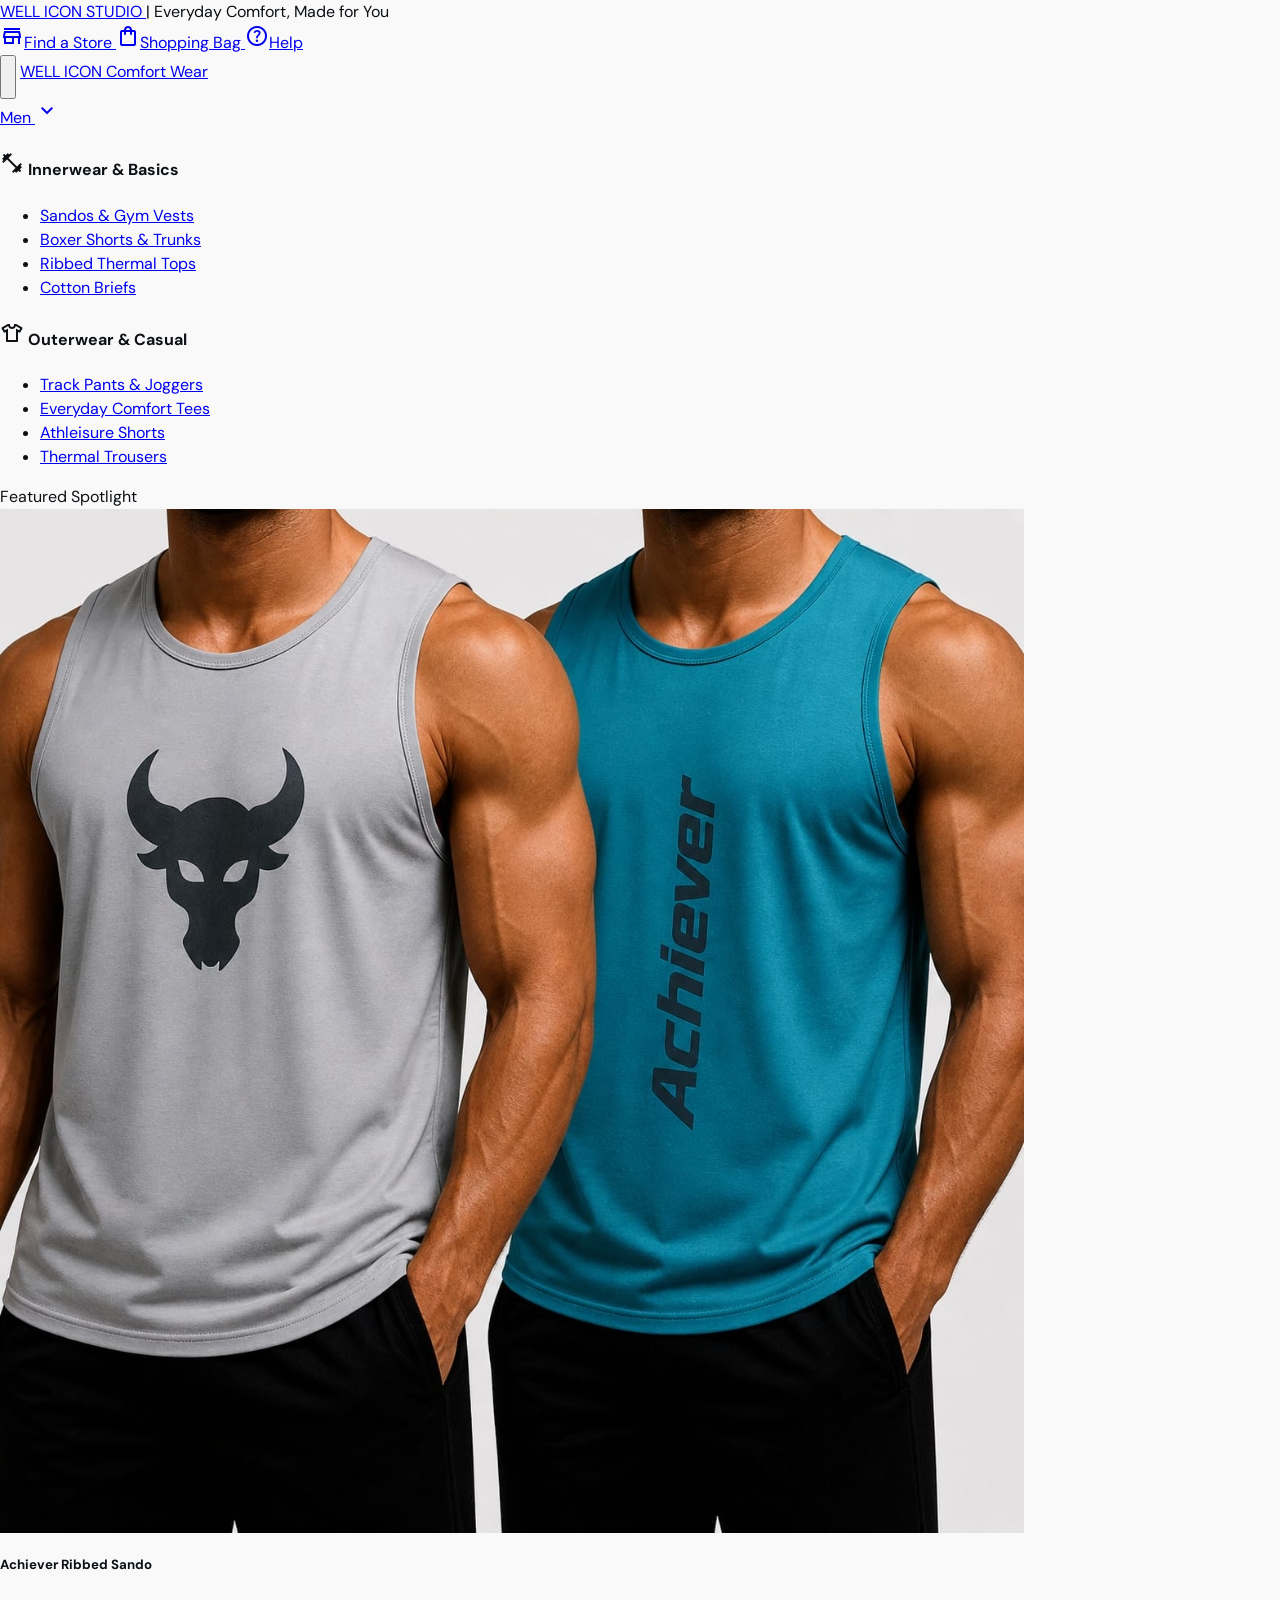
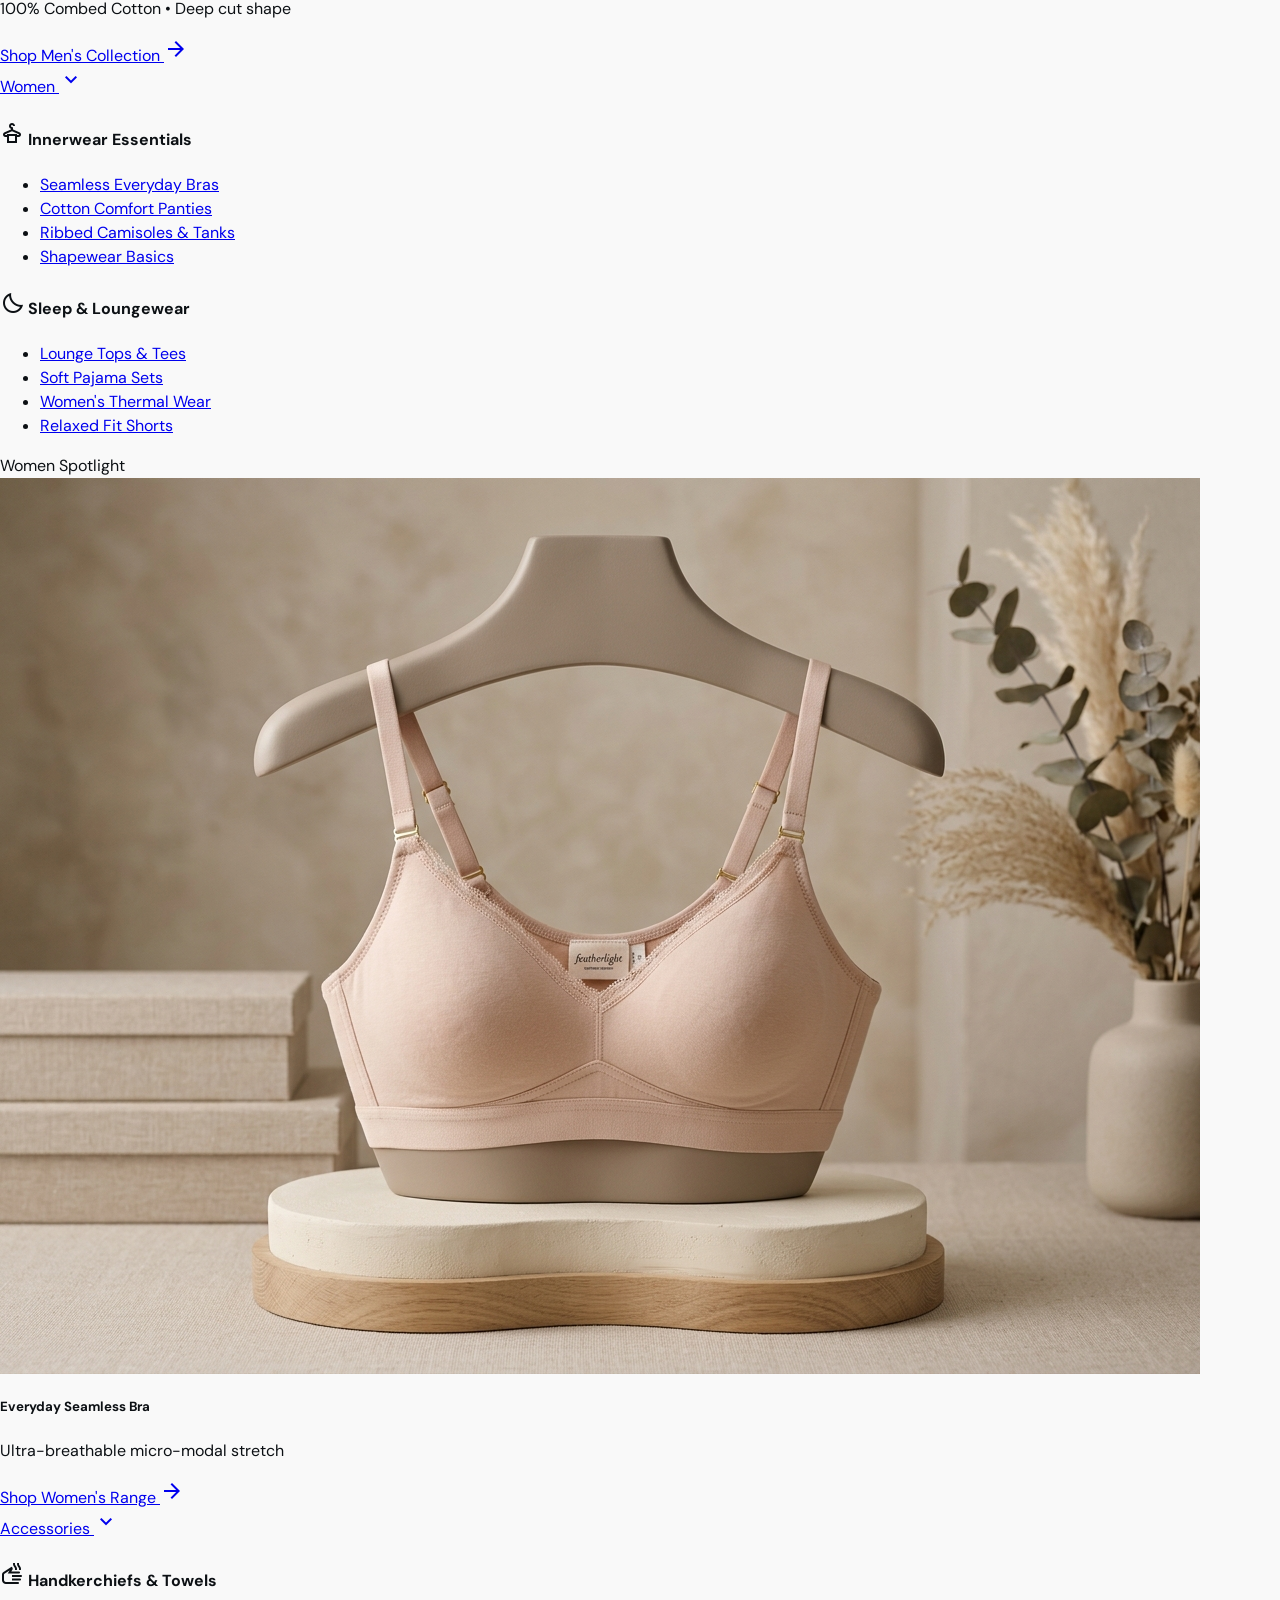
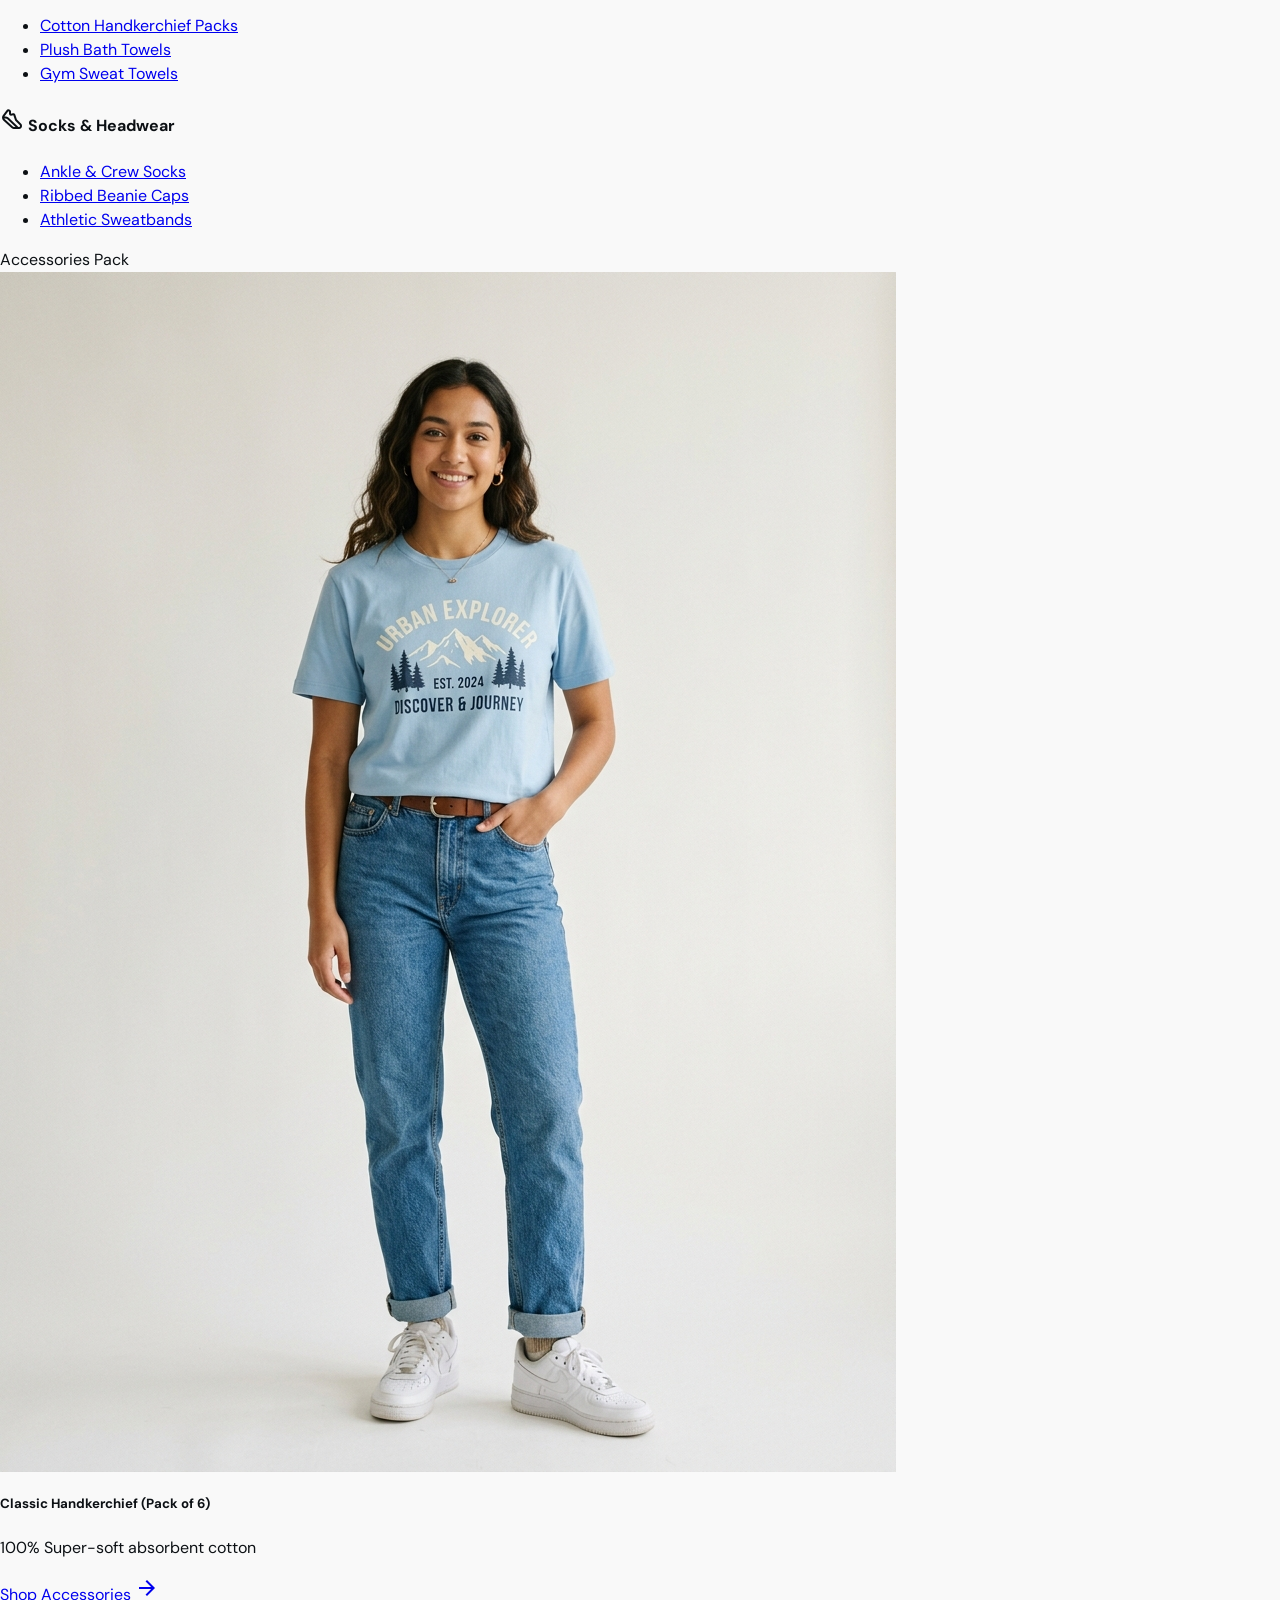
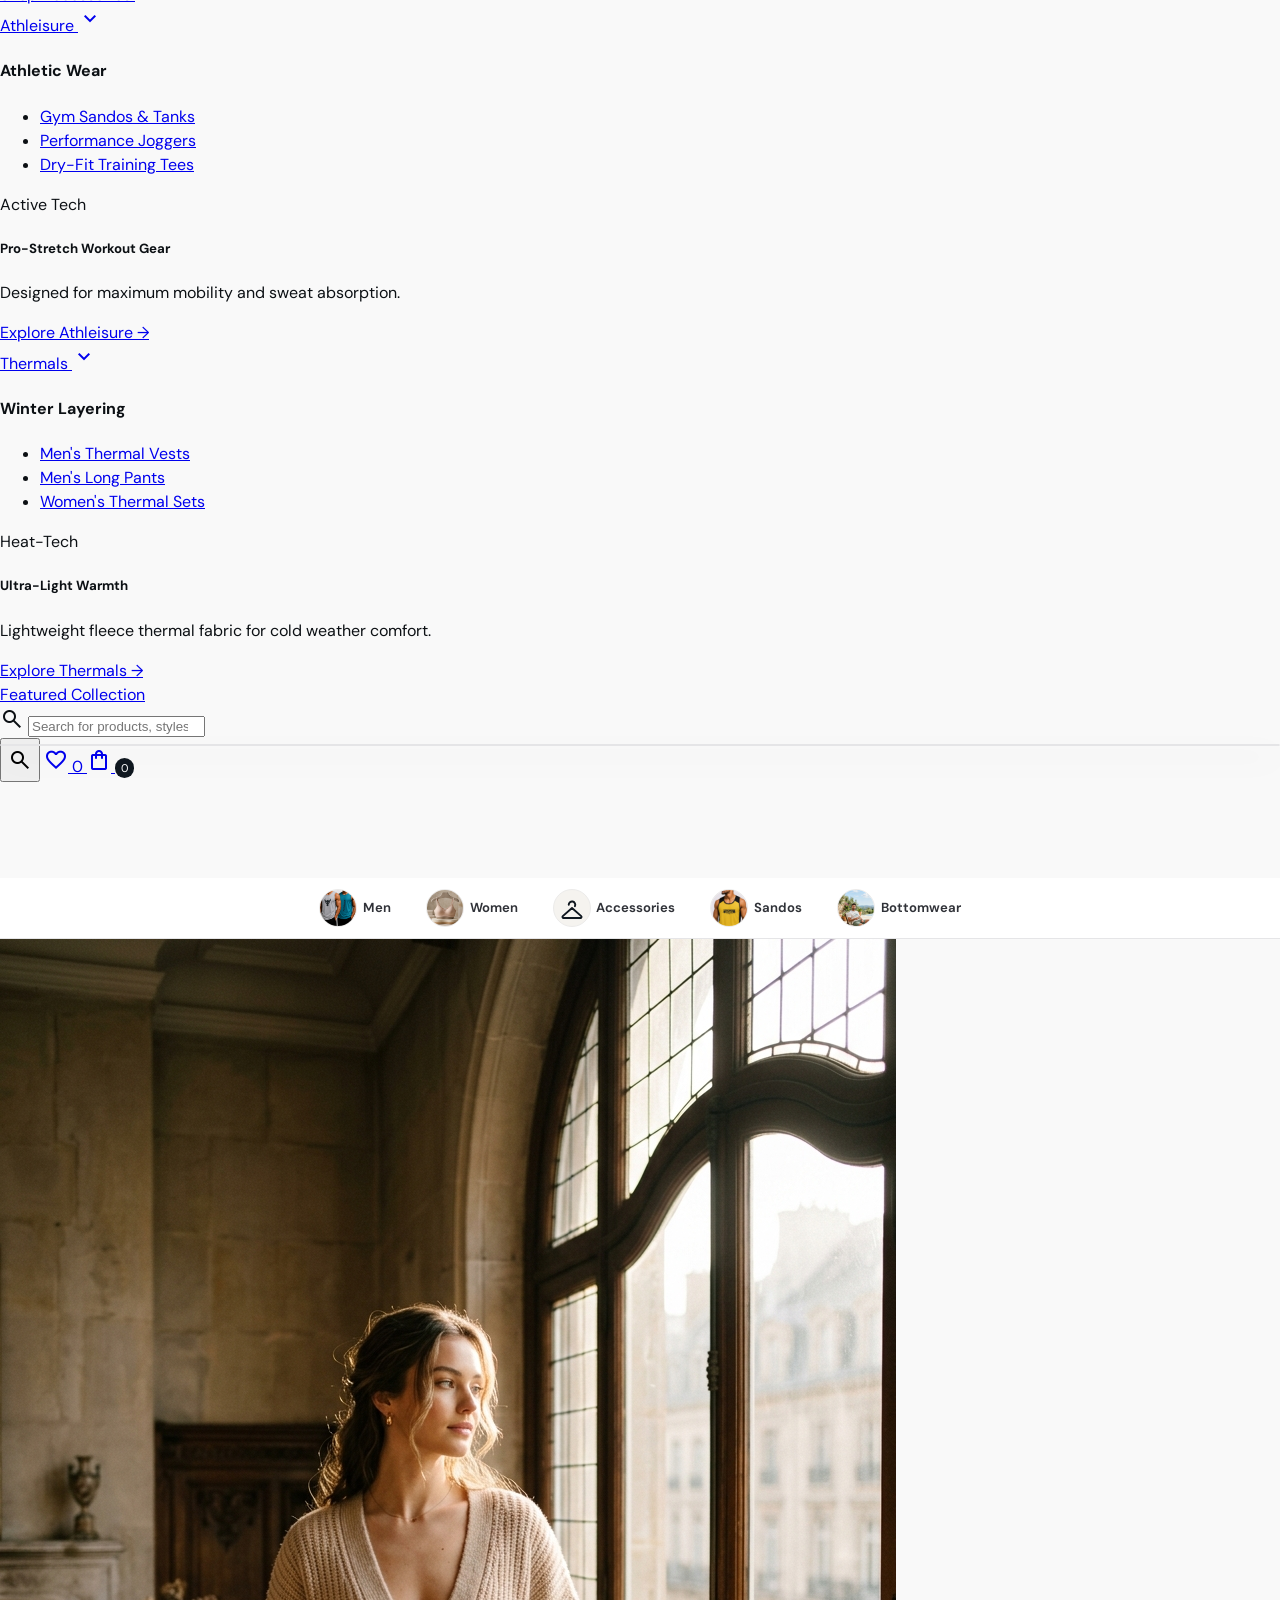
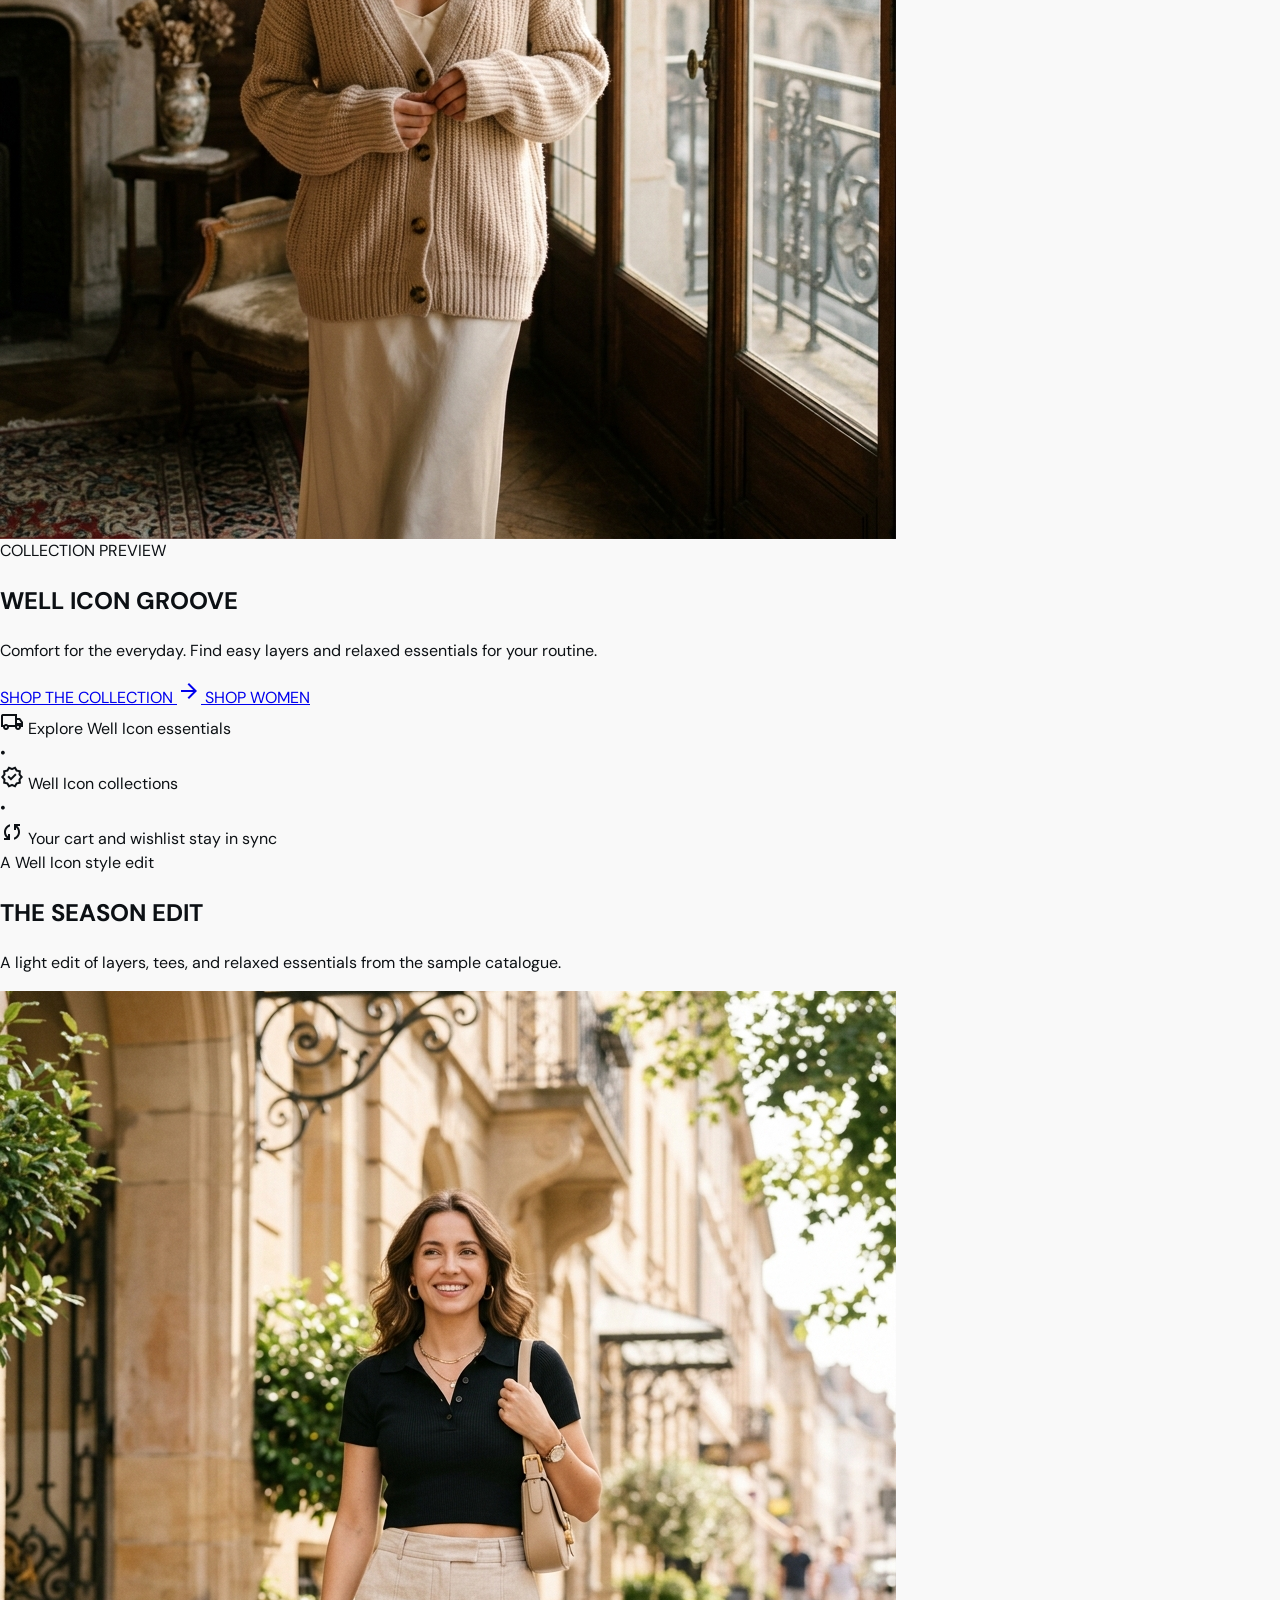
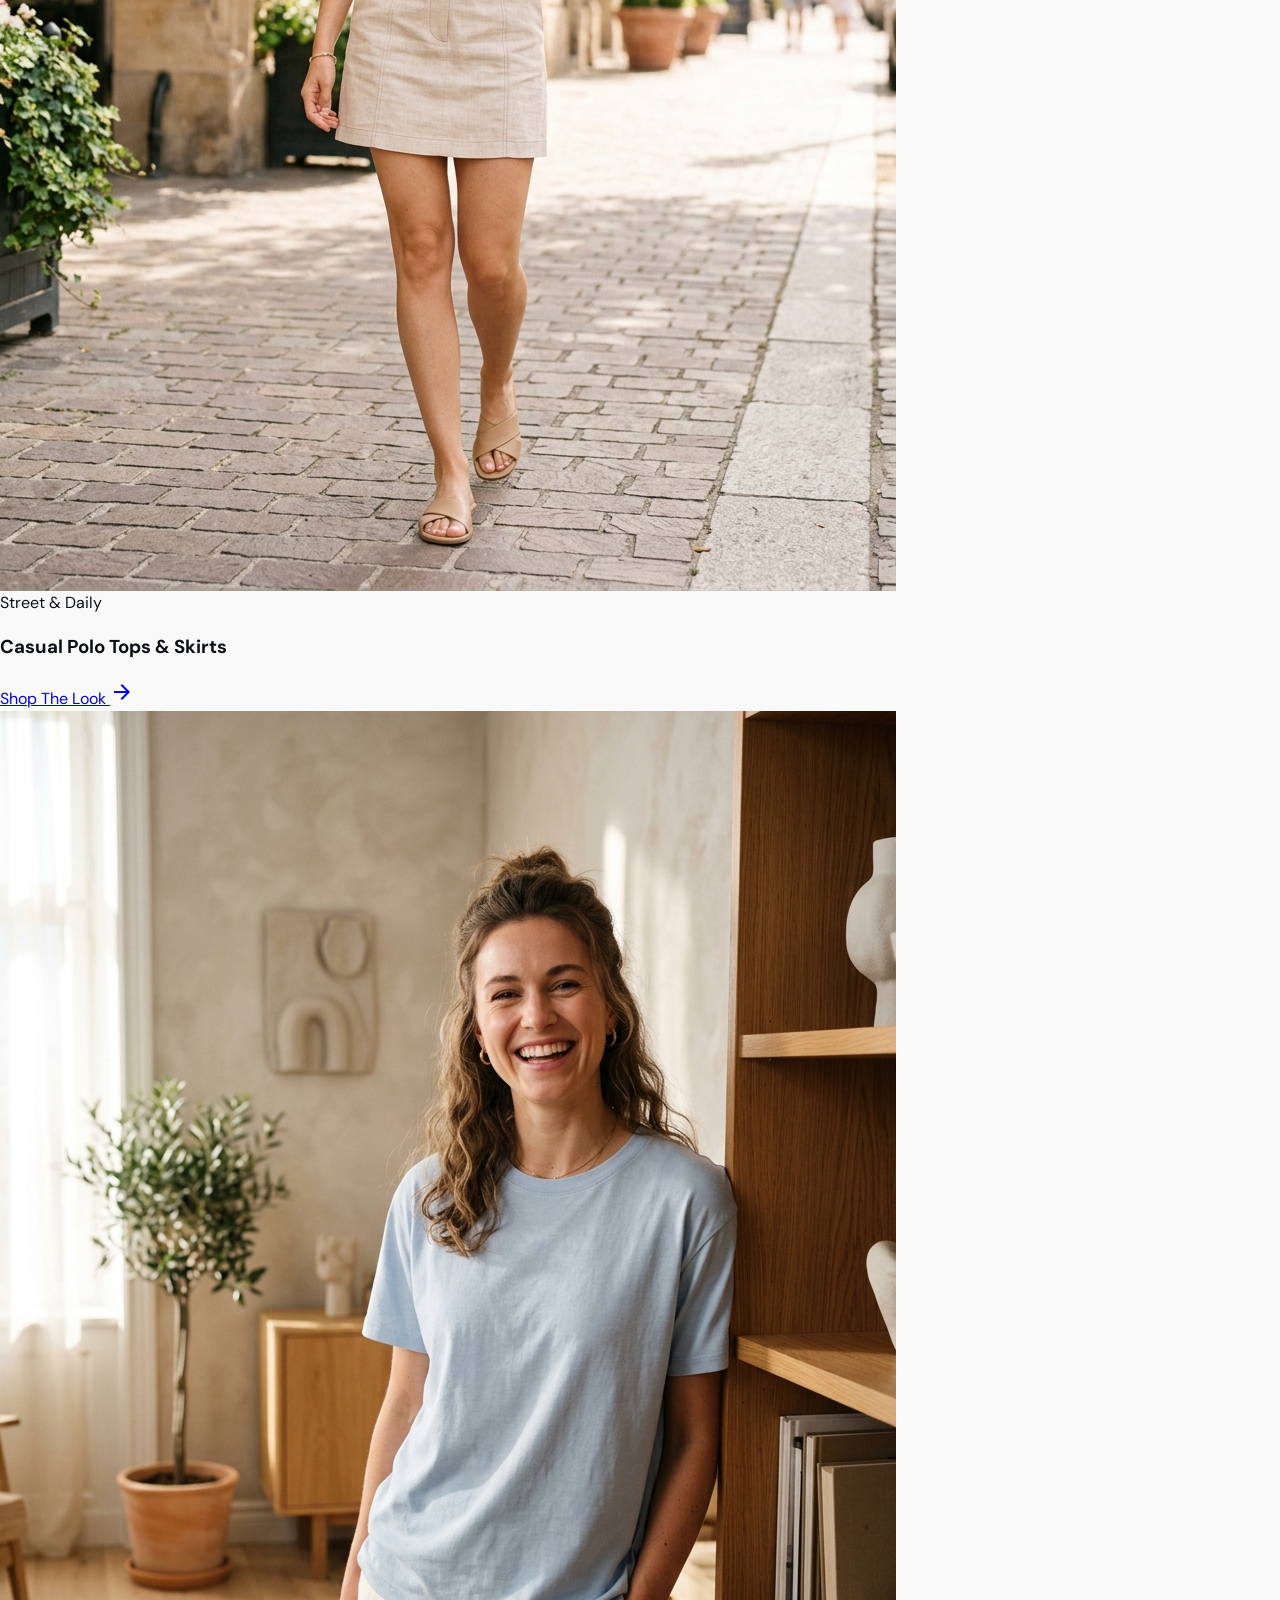
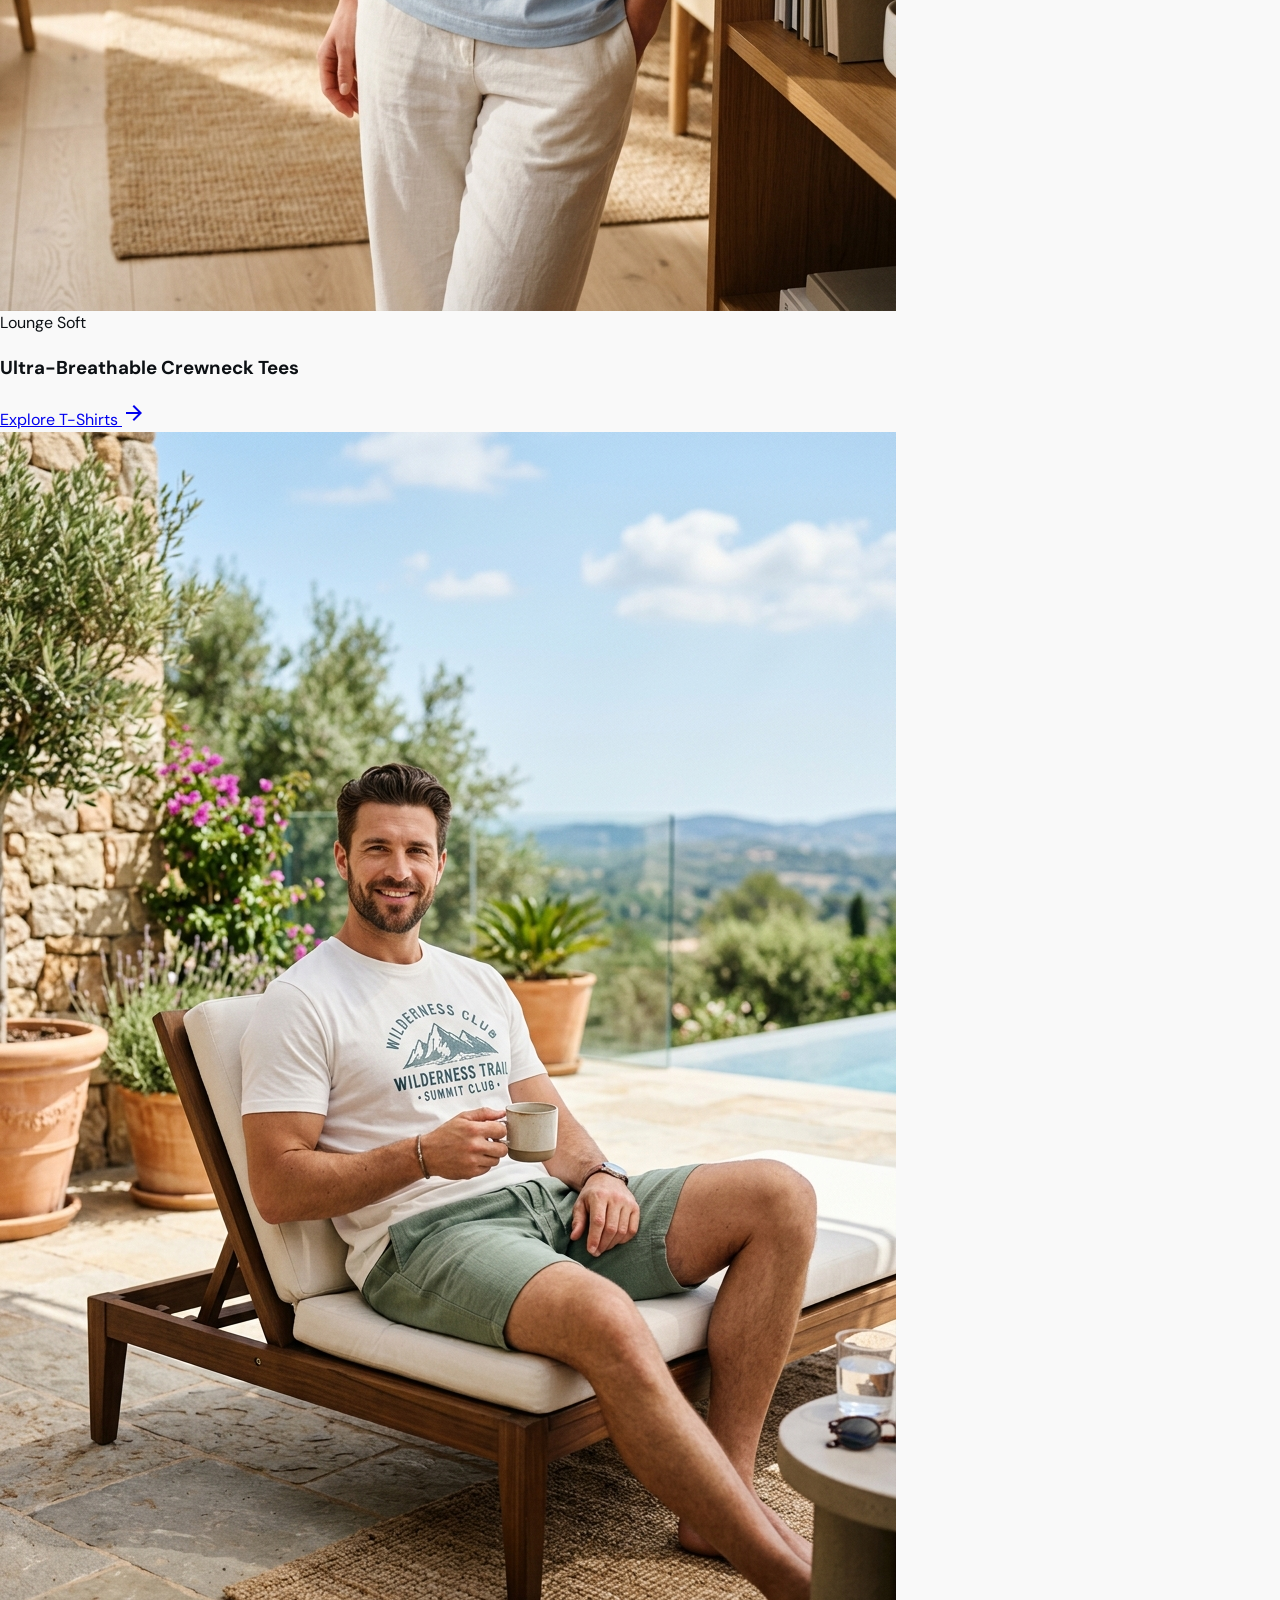
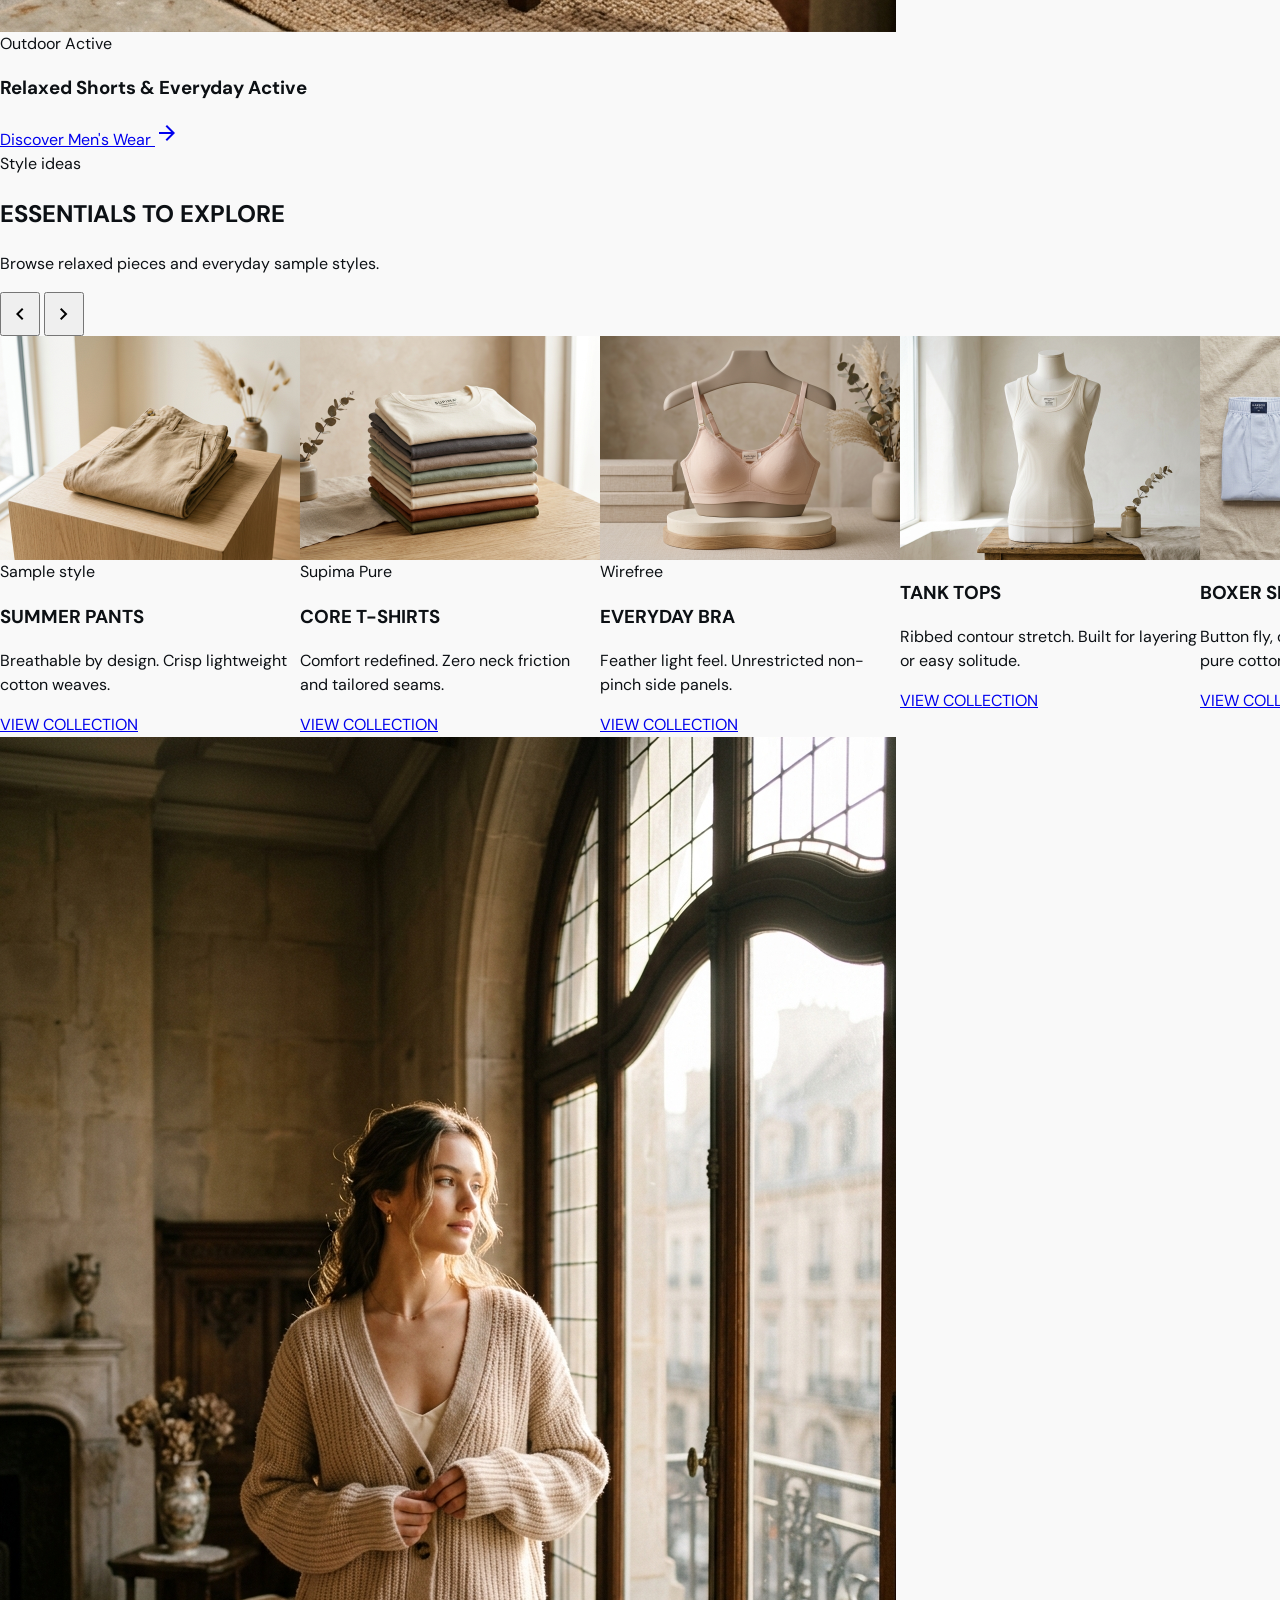
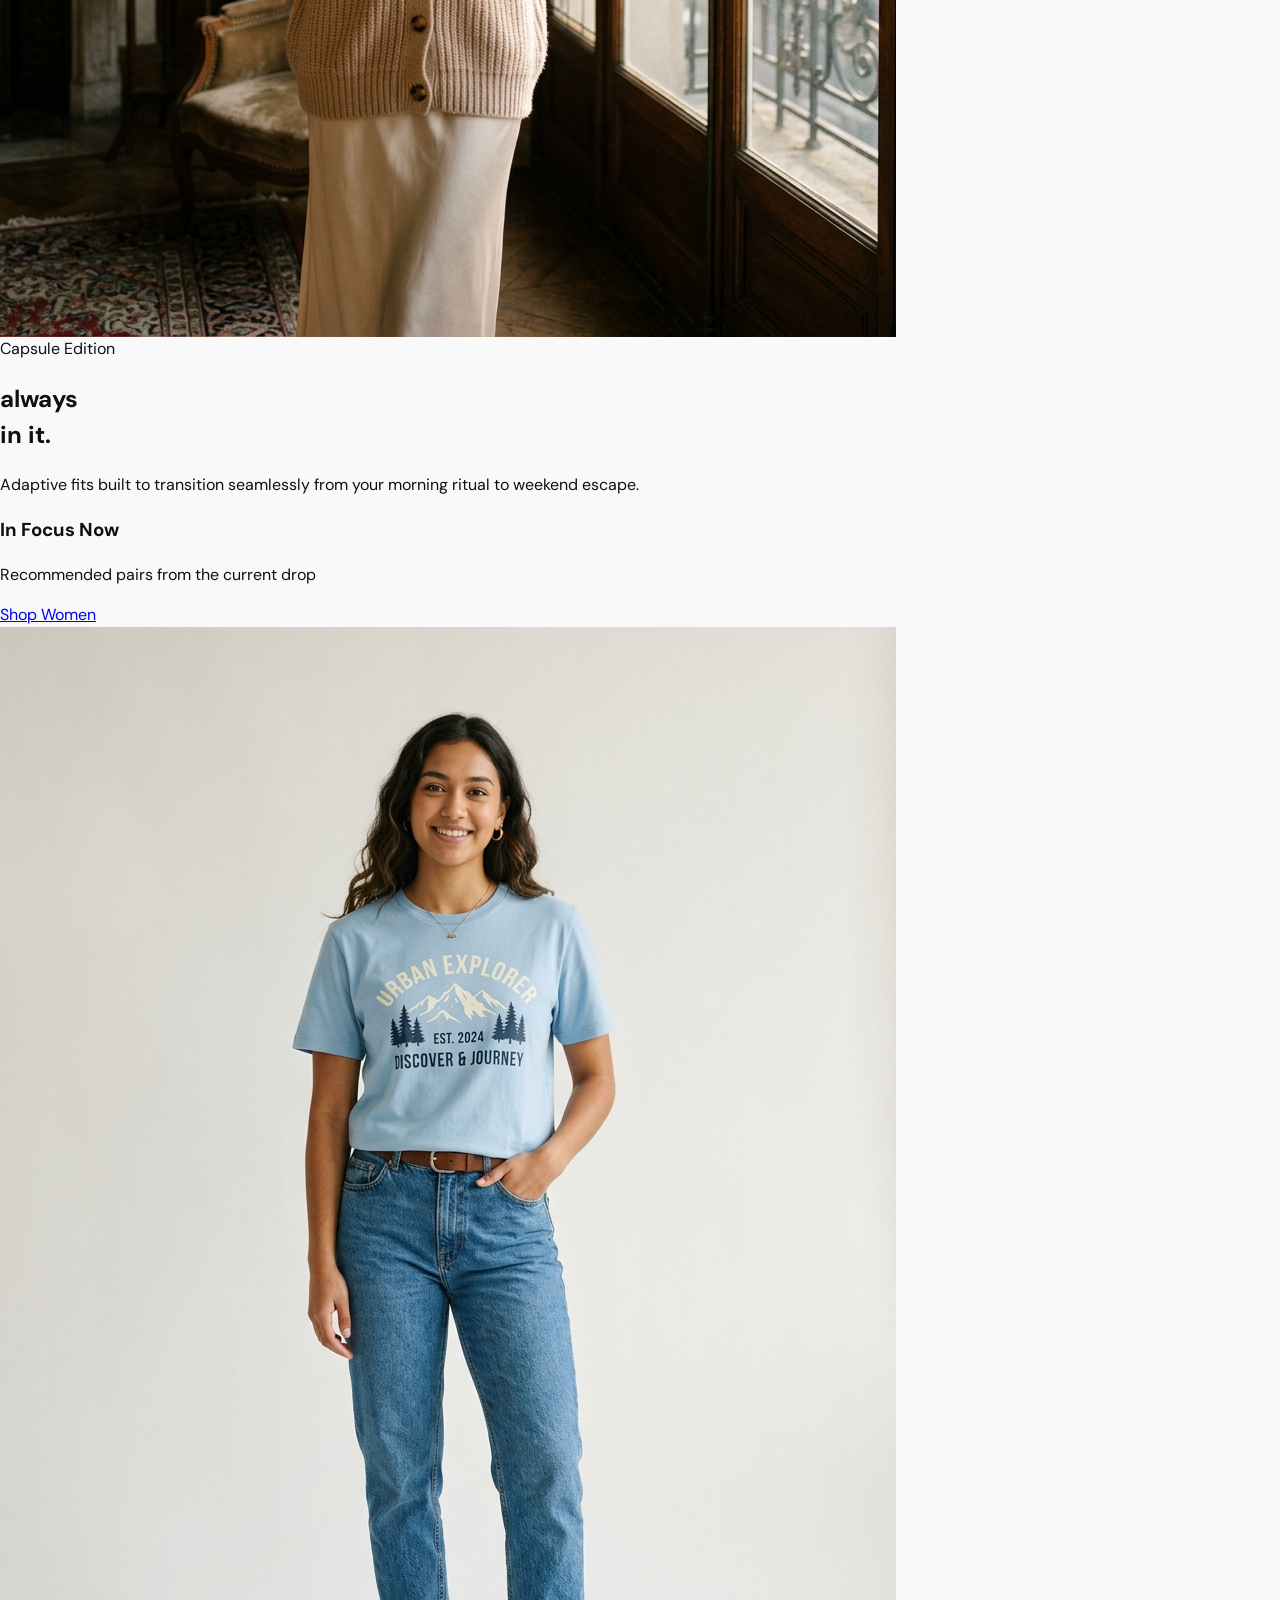
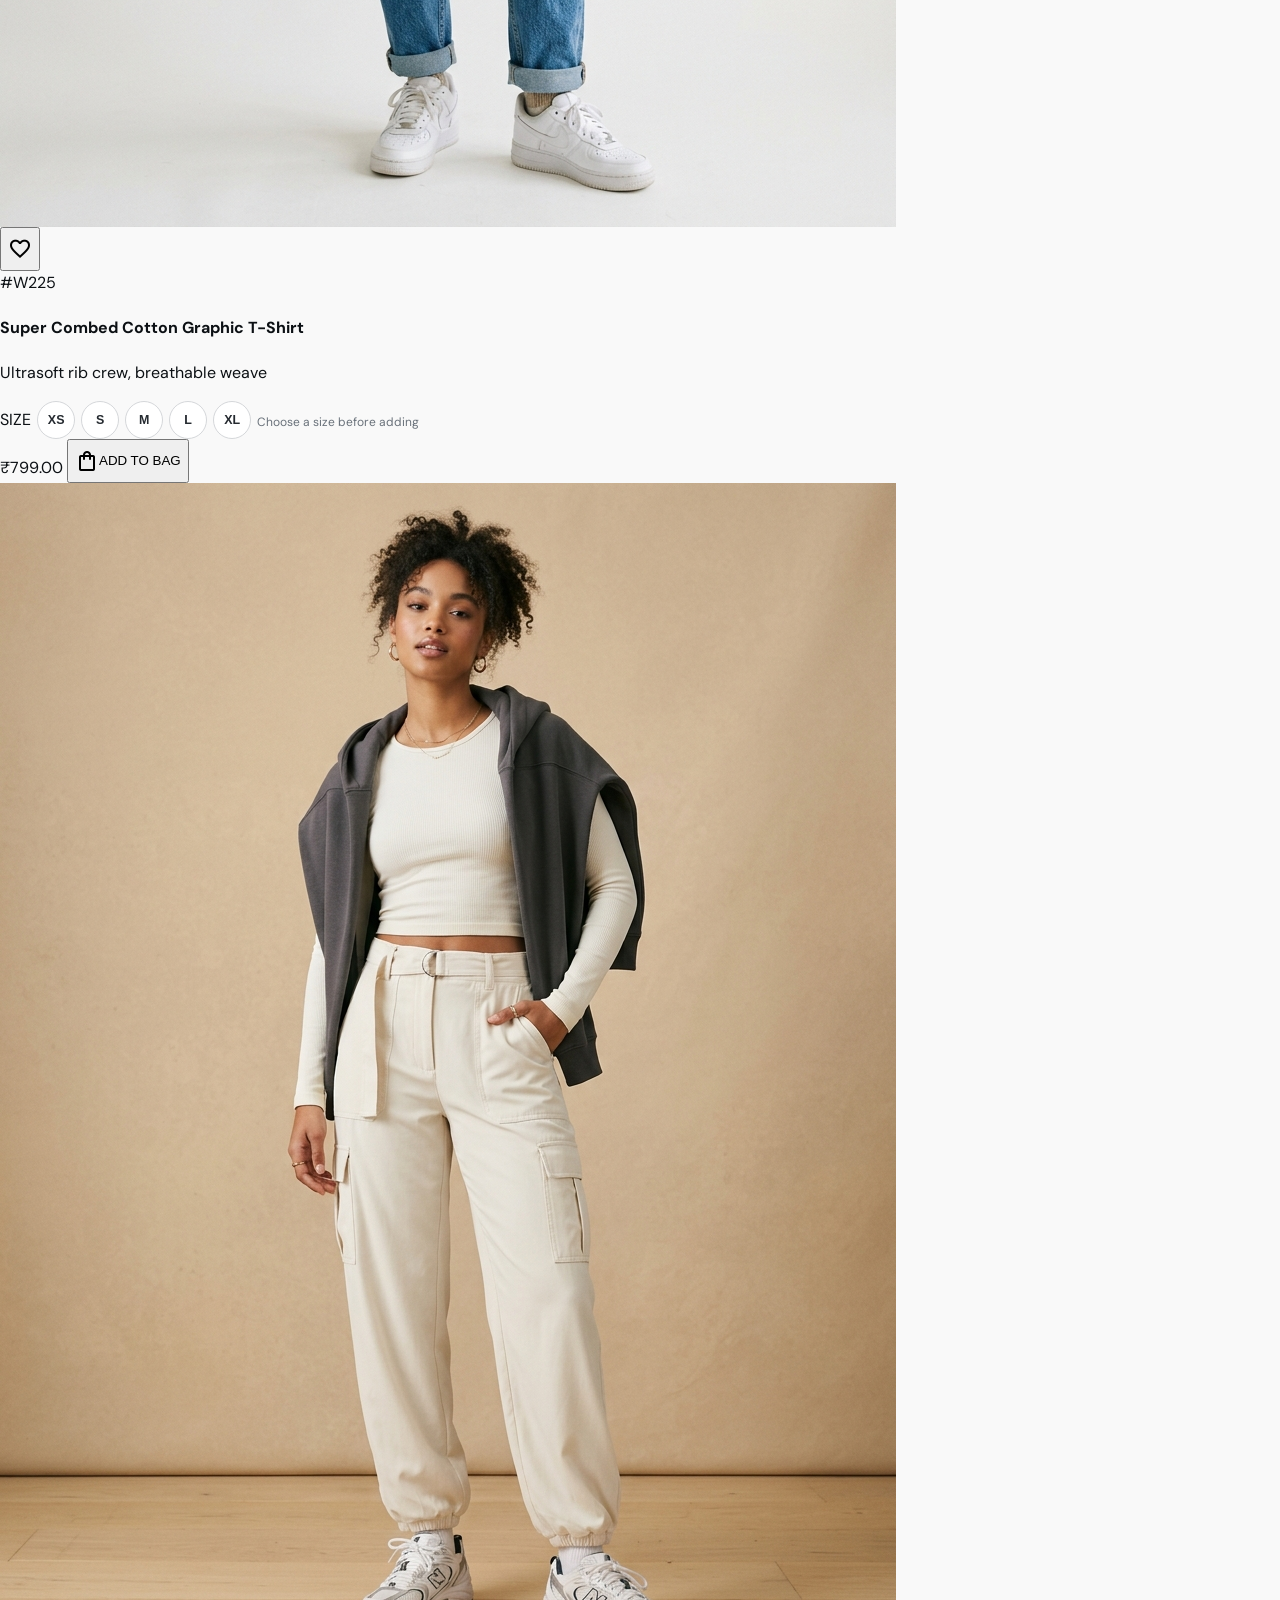
==== commit 7a59ad58: "Refresh storefront home and loader This commit modernizes the homepage with a cleaner category rail," ====
--- a/index.html
+++ b/index.html
@@ -130,40 +130,9 @@
       }
     };
   </script>
+  <script src="js/loader.js"></script>
 </head>
-<body class="bg-surface font-body-md text-body-md text-on-surface antialiased">
-
-  <!-- SPLASH SCREEN OVERLAY -->
-  <div id="splash-screen" class="fixed inset-0 z-[100] flex flex-col items-center justify-center bg-[#0c1014] text-white transition-opacity duration-700 ease-in-out select-none">
-    <!-- Soft Glowing Background Pulse -->
-    <div class="absolute w-[400px] h-[400px] bg-badge-fresh/20 rounded-full blur-[100px] animate-pulse pointer-events-none"></div>
-
-    <!-- Splash Main Box -->
-    <div class="relative z-10 flex flex-col items-center text-center px-4">
-      <!-- Brand Logo Icon Container with Ring Animation -->
-      <div class="relative mb-6 animate-splash-pulse">
-        <div class="absolute -inset-2 rounded-2xl bg-gradient-to-tr from-badge-fresh via-surface-tint to-primary blur-md opacity-70 animate-pulse"></div>
-        <div class="relative w-24 h-24 md:w-28 md:h-28 rounded-2xl bg-surface-canvas p-3 flex items-center justify-center shadow-2xl border border-white/20">
-          <img src="images/well_icon_logo.jpg" alt="Well Icon Brand Logo" class="w-full h-full object-contain rounded-xl shadow-sm" />
-        </div>
-      </div>
-
-      <!-- Title with Smooth Letter Spacing Animation -->
-      <h1 class="font-headline-lg font-bold tracking-[0.25em] text-3xl md:text-5xl uppercase text-white drop-shadow-md">
-        WELL ICON
-      </h1>
-      
-      <!-- Tagline -->
-      <p class="font-label-md text-label-md text-outline-variant uppercase tracking-[0.3em] mt-3 font-semibold text-xs md:text-sm">
-        Everyday Comfort, Made for You
-      </p>
-
-      <!-- Animated Loader Line -->
-      <div class="w-40 h-[3px] bg-white/10 rounded-full overflow-hidden mt-8 relative">
-        <div class="splash-loader-bar absolute top-0 left-0 h-full w-full bg-gradient-to-r from-badge-fresh via-white to-badge-fresh rounded-full"></div>
-      </div>
-    </div>
-  </div>
+<body class="home-page bg-surface font-body-md text-body-md text-on-surface antialiased">
 
   <!-- HEADER -->
   <header class="fixed top-0 left-0 right-0 z-40 w-full bg-surface-canvas/95 backdrop-blur-md shadow-[0_2px_8px_rgba(33,37,41,0.04)]">
@@ -182,7 +151,7 @@
             <span class="material-symbols-outlined text-[15px]">store</span>Find a Store
           </a>
           <a class="hover:text-primary transition-colors hidden sm:flex items-center gap-space-xs" data-path="track-order" href="collection.html?category=men-bottomwear">
-            <span class="material-symbols-outlined text-[15px]">local_shipping</span>Track Order
+            <span class="material-symbols-outlined text-[15px]">shopping_bag</span>Shopping Bag
           </a>
           <a class="hover:text-primary transition-colors flex items-center gap-space-xs" data-path="help-support" href="site-info.html?topic=contact">
             <span class="material-symbols-outlined text-[15px]">help</span>Help
@@ -218,7 +187,7 @@
                   <span class="material-symbols-outlined text-badge-fresh text-[18px]">fitness_center</span> Innerwear & Basics
                 </h4>
                 <ul class="space-y-2 text-body-md text-on-surface-variant text-[14px]">
-                  <li><a href="collection.html?category=men-vests" class="hover:text-primary font-medium hover:translate-x-1 inline-block transition-transform text-primary">Sandos & Gym Vests <span class="bg-sale-crimson text-on-primary text-[10px] px-1.5 py-0.5 rounded-full uppercase ml-1 font-bold">Hot</span></a></li>
+                  <li><a href="collection.html?category=men-vests" class="hover:text-primary font-medium hover:translate-x-1 inline-block transition-transform text-primary">Sandos & Gym Vests</a></li>
                   <li><a href="collection.html?category=men-innerwear" class="hover:text-primary hover:translate-x-1 inline-block transition-transform">Boxer Shorts & Trunks</a></li>
                   <li><a href="site-info.html?topic=thermals" class="hover:text-primary hover:translate-x-1 inline-block transition-transform">Ribbed Thermal Tops</a></li>
                   <li><a href="men.html" class="hover:text-primary hover:translate-x-1 inline-block transition-transform">Cotton Briefs</a></li>
@@ -394,7 +363,7 @@
           </div>
         </div>
 
-        <a class="px-3.5 py-1.5 bg-primary text-on-primary font-bold rounded-full text-[13px] hover:bg-primary-container transition-colors shadow-xs ml-2" data-path="seasonal-collection" href="index.html">Featured Collection</a>
+        <a class="px-3.5 py-1.5 bg-primary text-on-primary font-bold rounded-full text-[13px] hover:bg-primary-container transition-colors shadow-xs ml-2" data-path="seasonal-collection" href="collection.html">Featured Collection</a>
       </nav>
       <div class="flex-1 max-w-md hidden md:block mx-space-sm">
         <div class="relative flex items-center w-full">
@@ -417,28 +386,43 @@
     </div>
   </header>
 
-  <!-- MOBILE STICKY CATEGORY NAV BAR (Appears when scrolling past hero poster on phones) -->
-  <div id="mobile-sticky-cat-bar" class="xl:hidden fixed top-[64px] left-0 right-0 z-30 bg-surface-canvas/95 backdrop-blur-md border-b border-border-hairline shadow-md transition-all duration-300 transform -translate-y-full opacity-0 pointer-events-none">
-    <div class="w-full overflow-x-auto no-scrollbar py-2 px-2">
-      <div class="flex items-center justify-between min-w-max text-center divide-x divide-border-hairline font-label-md text-label-md">
-        <a href="men.html" class="px-5 py-1 text-on-surface hover:text-primary font-bold transition-colors">Men</a>
-        <a href="women.html" class="px-5 py-1 text-on-surface hover:text-primary font-bold transition-colors">Women</a>
-        <a href="accessories.html" class="px-5 py-1 text-on-surface hover:text-primary font-bold transition-colors">Accessories</a>
-        <a href="collection.html?category=men-vests" class="px-5 py-1 text-on-surface hover:text-primary font-bold transition-colors">Athleisure</a>
-        <a href="site-info.html?topic=thermals" class="px-5 py-1 text-on-surface hover:text-primary font-bold transition-colors">Thermals</a>
-      </div>
-    </div>
-  </div>
-
   <!-- MAIN CONTENT -->
-  <main class="w-full pt-16 md:pt-28 bg-surface">
+  <main class="w-full bg-surface">
     <div class="flex flex-col w-full">
+
+      <div id="home-announcement" class="home-announcement" aria-live="polite"></div>
+
+      <nav class="home-category-shortcuts" aria-label="Shop categories">
+        <a class="home-category-shortcut" href="men.html">
+          <span class="home-category-shortcut__image"><img src="images/sando_achiever.jpg" alt="" width="56" height="56"></span>
+          <span>Men</span>
+        </a>
+        <a class="home-category-shortcut" href="women.html">
+          <span class="home-category-shortcut__image"><img src="images/trend_everyday_bra.jpg" alt="" width="56" height="56"></span>
+          <span>Women</span>
+        </a>
+        <a class="home-category-shortcut" href="accessories.html">
+          <span class="home-category-shortcut__image home-category-shortcut__icon"><svg viewBox="0 0 24 24" width="26" height="26" fill="none" stroke="currentColor" stroke-width="1.8" stroke-linecap="round" stroke-linejoin="round" aria-hidden="true"><path d="M20.5 19.5 12 12l-8.5 7.5a1 1 0 0 0 .7 1.7h15.6a1 1 0 0 0 .7-1.7Z"/><path d="M9 9a3 3 0 1 1 5.7 1.3"/></svg></span>
+          <span>Accessories</span>
+        </a>
+        <a class="home-category-shortcut" href="collection.html?category=men-vests">
+          <span class="home-category-shortcut__image"><img src="images/sando_stronger.png" alt="" width="56" height="56"></span>
+          <span>Sandos</span>
+        </a>
+        <a class="home-category-shortcut" href="collection.html?category=men-bottomwear">
+          <span class="home-category-shortcut__image"><img src="images/summer_outdoor_shorts.jpg" alt="" width="56" height="56"></span>
+          <span>Bottomwear</span>
+        </a>
+      </nav>
 
       <!-- 1. HERO SECTION -->
       <section class="relative w-full bg-surface-canvas overflow-hidden">
-        <div class="relative w-full aspect-[4/5] sm:aspect-[16/9] md:aspect-[21/9] min-h-[480px] sm:min-h-[520px] md:min-h-[560px] md:max-h-[660px] bg-primary overflow-hidden">
+        <div class="home-hero-frame relative w-full aspect-[4/5] sm:aspect-[16/9] md:aspect-[21/9] min-h-[400px] sm:min-h-[500px] md:min-h-[540px] md:max-h-[660px] bg-primary overflow-hidden">
           <!-- Hero Background Image (Absolute inset-0 ensures 100% full cover without blank gray space) -->
-          <img alt="WELL ICON EDITION New Drop" class="absolute inset-0 w-full h-full object-cover object-center" src="https://images.unsplash.com/photo-1517838277536-f5f99be501cd?q=80&w=2000&auto=format&fit=crop" onerror="this.onerror=null; this.src='images/campaign_always_init.jpg';"/>
+          <picture class="absolute inset-0 block h-full w-full">
+            <source media="(max-width: 600px)" srcset="images/campaign_always_init.jpg">
+            <img alt="Well Icon comfort collection campaign" class="absolute inset-0 w-full h-full object-cover object-center" src="images/hero_groove_banner.jpg" fetchpriority="high"/>
+          </picture>
           
           <!-- Responsive Overlay Gradient -->
           <div class="absolute inset-0 bg-gradient-to-b from-primary/85 via-primary/40 to-transparent md:bg-gradient-to-r md:from-primary/80 md:via-primary/35 md:to-transparent flex items-start md:items-center">
@@ -447,21 +431,21 @@
                 <span class="inline-block px-3 py-1 rounded-full bg-surface-canvas/20 backdrop-blur-md font-label-md text-[10px] sm:text-xs md:text-label-md font-bold uppercase tracking-widest text-on-primary">COLLECTION PREVIEW</span>
                 
                 <h1 class="font-display-hero text-2xl sm:text-3xl md:text-5xl font-extrabold uppercase tracking-tight text-on-primary leading-tight">
-                  WELL ICON <span class="text-secondary-fixed">MOVE</span>
+                  WELL ICON <span class="text-secondary-fixed">GROOVE</span>
                 </h1>
                 
                 <p class="font-body-md text-xs sm:text-sm md:text-base text-surface-container-low font-normal tracking-wide max-w-sm sm:max-w-md leading-relaxed">
-                  Everyday rhythm meets unmatched textile freedom. Crafted for lightweight, effortless movement.
+                  Comfort for the everyday. Find easy layers and relaxed essentials for your routine.
                 </p>
 
                 <!-- Action Buttons: Single Compact CTA on Mobile, Dual on Desktop -->
                 <div class="pt-1 sm:pt-2 md:pt-space-sm flex items-center gap-3">
-                  <a class="px-5 sm:px-6 py-2.5 sm:py-3 rounded-full bg-surface-canvas text-primary font-label-md text-xs sm:text-sm md:text-label-lg font-bold shadow-md hover:bg-surface-subtle transition-all active:scale-95 inline-flex items-center gap-1.5 whitespace-nowrap" href="men.html">
-                    <span>EXPLORE NOW</span>
+                  <a class="px-5 sm:px-6 py-2.5 sm:py-3 rounded-full bg-surface-canvas text-primary font-label-md text-xs sm:text-sm md:text-label-lg font-bold shadow-md hover:bg-surface-subtle transition-all active:scale-95 inline-flex items-center gap-1.5 whitespace-nowrap" href="collection.html">
+                    <span>SHOP THE COLLECTION</span>
                     <span class="material-symbols-outlined text-[16px] md:text-[18px]">arrow_forward</span>
                   </a>
-                  <a class="hidden sm:inline-flex px-5 py-2.5 sm:py-3 rounded-full bg-surface-canvas/15 backdrop-blur-md text-on-primary font-label-md text-xs sm:text-sm md:text-label-lg hover:bg-surface-canvas/25 transition-all whitespace-nowrap" href="collection.html">
-                    View Lookbook
+                  <a class="hidden sm:inline-flex px-5 py-2.5 sm:py-3 rounded-full bg-surface-canvas/15 backdrop-blur-md text-on-primary font-label-md text-xs sm:text-sm md:text-label-lg hover:bg-surface-canvas/25 transition-all whitespace-nowrap" href="women.html">
+                    SHOP WOMEN
                   </a>
                 </div>
               </div>
@@ -493,22 +477,22 @@
       <!-- 2. BEST OF SUMMERS -->
       <section class="w-full max-w-[1440px] mx-auto px-margin md:px-margin-tablet lg:px-margin-desktop py-space-2xl">
         <div class="flex flex-col items-center text-center mb-space-xl">
-          <span class="font-label-xs text-label-xs tracking-widest uppercase text-secondary font-bold mb-1">Curated Seasonals</span>
+          <span class="font-label-xs text-label-xs tracking-widest uppercase text-secondary font-bold mb-1">A Well Icon style edit</span>
           <h2 class="font-headline-lg text-headline-lg font-bold text-primary tracking-tight">
-            BEST <span class="font-normal text-secondary">OF</span> SUMMERS
+            THE <span class="font-normal text-secondary">SEASON</span> EDIT
           </h2>
           <p class="font-body-md text-body-md text-on-surface-variant max-w-lg mt-1">
-            Lightweight silhouettes designed to stay breezy through rising temperatures.
+            A light edit of layers, tees, and relaxed essentials from the sample catalogue.
           </p>
         </div>
-        <div class="grid grid-cols-1 md:grid-cols-3 gap-space-lg">
+        <div class="grid home-campaign-grid grid-cols-1 md:grid-cols-3 gap-space-lg">
           <div class="group relative rounded-lg overflow-hidden bg-surface-container shadow-sm hover:shadow-md transition-shadow">
             <div class="aspect-[3/4] w-full overflow-hidden bg-surface-subtle relative">
               <img class="w-full h-full object-cover group-hover:scale-105 transition-transform duration-500" alt="Casual Polo Tops & Skirts" src="images/summer_casual_polo.jpg"/>
               <div class="absolute inset-0 bg-gradient-to-t from-primary/80 via-transparent to-transparent flex flex-col justify-end p-space-lg text-on-primary">
                 <span class="font-label-xs text-label-xs uppercase tracking-widest text-surface-container-low mb-1 font-semibold">Street &amp; Daily</span>
                 <h3 class="font-headline-sm text-headline-sm font-bold">Casual Polo Tops &amp; Skirts</h3>
-                <span class="font-label-md text-label-md font-semibold underline mt-2 flex items-center gap-1 group-hover:translate-x-1 transition-transform cursor-pointer">Shop The Look <span class="material-symbols-outlined text-[16px]">arrow_forward</span></span>
+                <a href="collection.html?category=women-tops" class="font-label-md text-label-md font-semibold underline mt-2 flex items-center gap-1 group-hover:translate-x-1 transition-transform">Shop The Look <span class="material-symbols-outlined text-[16px]" aria-hidden="true">arrow_forward</span></a>
               </div>
             </div>
           </div>
@@ -518,7 +502,7 @@
               <div class="absolute inset-0 bg-gradient-to-t from-primary/80 via-transparent to-transparent flex flex-col justify-end p-space-lg text-on-primary">
                 <span class="font-label-xs text-label-xs uppercase tracking-widest text-surface-container-low mb-1 font-semibold">Lounge Soft</span>
                 <h3 class="font-headline-sm text-headline-sm font-bold">Ultra-Breathable Crewneck Tees</h3>
-                <span class="font-label-md text-label-md font-semibold underline mt-2 flex items-center gap-1 group-hover:translate-x-1 transition-transform cursor-pointer">Explore T-Shirts <span class="material-symbols-outlined text-[16px]">arrow_forward</span></span>
+                <a href="collection.html?category=men-tops" class="font-label-md text-label-md font-semibold underline mt-2 flex items-center gap-1 group-hover:translate-x-1 transition-transform">Explore T-Shirts <span class="material-symbols-outlined text-[16px]" aria-hidden="true">arrow_forward</span></a>
               </div>
             </div>
           </div>
@@ -528,7 +512,7 @@
               <div class="absolute inset-0 bg-gradient-to-t from-primary/80 via-transparent to-transparent flex flex-col justify-end p-space-lg text-on-primary">
                 <span class="font-label-xs text-label-xs uppercase tracking-widest text-surface-container-low mb-1 font-semibold">Outdoor Active</span>
                 <h3 class="font-headline-sm text-headline-sm font-bold">Relaxed Shorts &amp; Everyday Active</h3>
-                <span class="font-label-md text-label-md font-semibold underline mt-2 flex items-center gap-1 group-hover:translate-x-1 transition-transform cursor-pointer">Discover Men's Wear <span class="material-symbols-outlined text-[16px]">arrow_forward</span></span>
+                <a href="collection.html?category=men-bottomwear" class="font-label-md text-label-md font-semibold underline mt-2 flex items-center gap-1 group-hover:translate-x-1 transition-transform">Discover Men's Wear <span class="material-symbols-outlined text-[16px]" aria-hidden="true">arrow_forward</span></a>
               </div>
             </div>
           </div>
@@ -540,9 +524,9 @@
         <div class="max-w-[1440px] mx-auto px-margin md:px-margin-tablet lg:px-margin-desktop">
           <div class="flex flex-col md:flex-row md:items-end justify-between mb-space-xl gap-space-md">
             <div>
-              <span class="font-label-xs text-label-xs uppercase tracking-widest text-secondary font-bold block mb-1">Editor's Choice</span>
-              <h2 class="font-headline-lg text-headline-lg font-bold text-primary tracking-tight">ON-TREND PICKS</h2>
-              <p class="font-body-md text-body-md text-on-surface-variant">Explore our most promising silhouettes this week.</p>
+              <span class="font-label-xs text-label-xs uppercase tracking-widest text-secondary font-bold block mb-1">Style ideas</span>
+              <h2 class="font-headline-lg text-headline-lg font-bold text-primary tracking-tight">ESSENTIALS TO EXPLORE</h2>
+              <p class="font-body-md text-body-md text-on-surface-variant">Browse relaxed pieces and everyday sample styles.</p>
             </div>
             <div class="flex items-center gap-space-xs">
               <button aria-label="Slide previous trend" class="w-10 h-10 rounded-full bg-surface-canvas shadow-sm flex items-center justify-center text-primary hover:bg-surface-container transition-colors active:scale-95">
@@ -554,13 +538,13 @@
             </div>
           </div>
           <!-- Trend Cards Carousel -->
-          <div class="grid grid-cols-1 sm:grid-cols-2 lg:grid-cols-3 xl:grid-cols-5 gap-space-md pb-4">
+          <div class="grid home-trend-grid grid-cols-1 sm:grid-cols-2 lg:grid-cols-3 xl:grid-cols-5 gap-space-md pb-4">
             <!-- Pick 1: Summer Pants -->
-            <div class="group bg-surface-canvas rounded-lg overflow-hidden shadow-sm hover:shadow-md transition-all flex flex-col">
+            <div data-product-id="M104" class="group bg-surface-canvas rounded-lg overflow-hidden shadow-sm hover:shadow-md transition-all flex flex-col">
               <div class="relative w-full aspect-[4/3] bg-surface-container-low overflow-hidden">
                 <img alt="Summer Pants - Breathable by design" class="w-full h-full object-cover group-hover:scale-105 transition-transform duration-300" src="images/trend_summer_pants.jpg"/>
                 <div class="absolute top-3 left-3 bg-primary text-on-primary px-2.5 py-1 rounded-full font-label-xs text-label-xs uppercase font-bold">
-                  Trending
+                  Sample style
                 </div>
               </div>
               <div class="p-space-md flex flex-col flex-1 justify-between">
@@ -568,13 +552,11 @@
                   <h3 class="font-headline-sm text-headline-sm font-bold text-primary">SUMMER PANTS</h3>
                   <p class="font-body-sm text-body-sm text-on-surface-variant mt-1">Breathable by design. Crisp lightweight cotton weaves.</p>
                 </div>
-                <button class="mt-4 inline-flex items-center justify-center w-full py-2.5 rounded-full bg-surface-subtle hover:bg-primary hover:text-on-primary text-primary font-label-md text-label-md font-semibold transition-colors active:scale-95">
-                  ADD TO BAG
-                </button>
+                <a class="mt-4 inline-flex items-center justify-center w-full py-2.5 rounded-full bg-surface-subtle hover:bg-primary hover:text-on-primary text-primary font-label-md text-label-md font-semibold transition-colors active:scale-95" href="collection.html?category=men-bottomwear">VIEW COLLECTION</a>
               </div>
             </div>
             <!-- Pick 2: Core T-Shirts -->
-            <div class="group bg-surface-canvas rounded-lg overflow-hidden shadow-sm hover:shadow-md transition-all flex flex-col">
+            <div data-product-id="M103" class="group bg-surface-canvas rounded-lg overflow-hidden shadow-sm hover:shadow-md transition-all flex flex-col">
               <div class="relative w-full aspect-[4/3] bg-surface-container-low overflow-hidden">
                 <img alt="Core T-Shirts - Comfort Redefined" class="w-full h-full object-cover group-hover:scale-105 transition-transform duration-300" src="images/trend_core_tshirts.jpg"/>
                 <div class="absolute top-3 left-3 bg-badge-fresh text-on-primary px-2.5 py-1 rounded-full font-label-xs text-label-xs uppercase font-bold">
@@ -586,13 +568,11 @@
                   <h3 class="font-headline-sm text-headline-sm font-bold text-primary">CORE T-SHIRTS</h3>
                   <p class="font-body-sm text-body-sm text-on-surface-variant mt-1">Comfort redefined. Zero neck friction and tailored seams.</p>
                 </div>
-                <button class="mt-4 inline-flex items-center justify-center w-full py-2.5 rounded-full bg-surface-subtle hover:bg-primary hover:text-on-primary text-primary font-label-md text-label-md font-semibold transition-colors active:scale-95">
-                  ADD TO BAG
-                </button>
+                <a class="mt-4 inline-flex items-center justify-center w-full py-2.5 rounded-full bg-surface-subtle hover:bg-primary hover:text-on-primary text-primary font-label-md text-label-md font-semibold transition-colors active:scale-95" href="collection.html?category=men-tops">VIEW COLLECTION</a>
               </div>
             </div>
             <!-- Pick 3: Everyday Bra -->
-            <div class="group bg-surface-canvas rounded-lg overflow-hidden shadow-sm hover:shadow-md transition-all flex flex-col">
+            <div data-product-id="FE41" class="group bg-surface-canvas rounded-lg overflow-hidden shadow-sm hover:shadow-md transition-all flex flex-col">
               <div class="relative w-full aspect-[4/3] bg-surface-container-low overflow-hidden">
                 <img alt="Everyday Bra - Feather light feel" class="w-full h-full object-cover group-hover:scale-105 transition-transform duration-300" src="images/trend_everyday_bra.jpg"/>
                 <div class="absolute top-3 left-3 bg-secondary text-on-primary px-2.5 py-1 rounded-full font-label-xs text-label-xs uppercase font-bold">
@@ -604,13 +584,11 @@
                   <h3 class="font-headline-sm text-headline-sm font-bold text-primary">EVERYDAY BRA</h3>
                   <p class="font-body-sm text-body-sm text-on-surface-variant mt-1">Feather light feel. Unrestricted non-pinch side panels.</p>
                 </div>
-                <button class="mt-4 inline-flex items-center justify-center w-full py-2.5 rounded-full bg-surface-subtle hover:bg-primary hover:text-on-primary text-primary font-label-md text-label-md font-semibold transition-colors active:scale-95">
-                  ADD TO BAG
-                </button>
+                <a class="mt-4 inline-flex items-center justify-center w-full py-2.5 rounded-full bg-surface-subtle hover:bg-primary hover:text-on-primary text-primary font-label-md text-label-md font-semibold transition-colors active:scale-95" href="collection.html?category=women-bras">VIEW COLLECTION</a>
               </div>
             </div>
             <!-- Pick 4: Elevated Tank Tops -->
-            <div class="group bg-surface-canvas rounded-lg overflow-hidden shadow-sm hover:shadow-md transition-all flex flex-col">
+            <div data-product-id="W204" class="group bg-surface-canvas rounded-lg overflow-hidden shadow-sm hover:shadow-md transition-all flex flex-col">
               <div class="relative w-full aspect-[4/3] bg-surface-container-low overflow-hidden">
                 <img alt="Elevated Tank Tops" class="w-full h-full object-cover group-hover:scale-105 transition-transform duration-300" src="images/trend_tank_tops.jpg"/>
               </div>
@@ -619,13 +597,11 @@
                   <h3 class="font-headline-sm text-headline-sm font-bold text-primary">TANK TOPS</h3>
                   <p class="font-body-sm text-body-sm text-on-surface-variant mt-1">Ribbed contour stretch. Built for layering or easy solitude.</p>
                 </div>
-                <button class="mt-4 inline-flex items-center justify-center w-full py-2.5 rounded-full bg-surface-subtle hover:bg-primary hover:text-on-primary text-primary font-label-md text-label-md font-semibold transition-colors active:scale-95">
-                  ADD TO BAG
-                </button>
+                <a class="mt-4 inline-flex items-center justify-center w-full py-2.5 rounded-full bg-surface-subtle hover:bg-primary hover:text-on-primary text-primary font-label-md text-label-md font-semibold transition-colors active:scale-95" href="collection.html?category=women-tops">VIEW COLLECTION</a>
               </div>
             </div>
             <!-- Pick 5: Boxer Shorts -->
-            <div class="group bg-surface-canvas rounded-lg overflow-hidden shadow-sm hover:shadow-md transition-all flex flex-col">
+            <div data-product-id="M102" class="group bg-surface-canvas rounded-lg overflow-hidden shadow-sm hover:shadow-md transition-all flex flex-col">
               <div class="relative w-full aspect-[4/3] bg-surface-container-low overflow-hidden">
                 <img alt="Boxer Shorts Relaxed Fit" class="w-full h-full object-cover group-hover:scale-105 transition-transform duration-300" src="images/trend_boxer_shorts.jpg"/>
               </div>
@@ -634,18 +610,9 @@
                   <h3 class="font-headline-sm text-headline-sm font-bold text-primary">BOXER SHORTS</h3>
                   <p class="font-body-sm text-body-sm text-on-surface-variant mt-1">Button fly, dual side pockets, combed pure cotton prints.</p>
                 </div>
-                <button class="mt-4 inline-flex items-center justify-center w-full py-2.5 rounded-full bg-surface-subtle hover:bg-primary hover:text-on-primary text-primary font-label-md text-label-md font-semibold transition-colors active:scale-95">
-                  ADD TO BAG
-                </button>
-              </div>
-            </div>
-          </div>
-          <!-- Pagination dots -->
-          <div class="flex items-center justify-center gap-2 mt-space-lg">
-            <span class="w-6 h-2 rounded-full bg-primary inline-block"></span>
-            <span class="w-2 h-2 rounded-full bg-outline-variant inline-block"></span>
-            <span class="w-2 h-2 rounded-full bg-outline-variant inline-block"></span>
-            <span class="w-2 h-2 rounded-full bg-outline-variant inline-block"></span>
+                <a class="mt-4 inline-flex items-center justify-center w-full py-2.5 rounded-full bg-surface-subtle hover:bg-primary hover:text-on-primary text-primary font-label-md text-label-md font-semibold transition-colors active:scale-95" href="collection.html?category=men-innerwear">VIEW COLLECTION</a>
+              </div>
+            </div>
           </div>
         </div>
       </section>
@@ -677,11 +644,7 @@
                 <h3 class="font-headline-md text-headline-md font-bold text-primary">In Focus Now</h3>
                 <p class="font-body-sm text-body-sm text-on-surface-variant">Recommended pairs from the current drop</p>
               </div>
-              <!-- Gender Toggle -->
-              <div class="flex items-center bg-surface-subtle p-1 rounded-full">
-                <button data-filter-tab class="px-4 py-1.5 rounded-full font-label-md text-label-md text-on-surface-variant hover:text-primary transition-colors">Men</button>
-                <button data-filter-tab class="px-4 py-1.5 rounded-full bg-primary text-on-primary font-label-md text-label-md font-bold shadow-sm transition-all">Women</button>
-              </div>
+              <a href="collection.html?category=women-tops" class="font-label-md text-label-md font-bold text-primary underline">Shop Women</a>
             </div>
             <div class="grid grid-cols-1 sm:grid-cols-2 gap-space-lg">
               <!-- Item 1 -->
@@ -727,35 +690,41 @@
         </div>
       </section>
 
-      <!-- 5. BEST SELLERS -->
-      <section class="w-full bg-surface py-space-2xl">
+      <section class="home-products-section" aria-labelledby="new-arrivals-title">
+        <div class="home-products-section__inner">
+          <div class="home-section-heading">
+            <div>
+              <span class="home-eyebrow">SAMPLE CATALOGUE PREVIEW</span>
+              <h2 id="new-arrivals-title">NEW ARRIVALS</h2>
+              <p>Explore a fresh edit of Well Icon sample styles.</p>
+            </div>
+          </div>
+          <div id="home-new-arrivals-grid" class="home-product-grid" aria-live="polite"></div>
+        </div>
+      </section>
+
+      <!-- 5. FEATURED PRODUCTS (sales ranking is not available in the sample catalogue) -->
+      <section id="products" class="w-full bg-surface py-space-2xl">
         <div class="max-w-[1440px] mx-auto px-margin md:px-margin-tablet lg:px-margin-desktop">
           <div class="flex flex-col md:flex-row md:items-end justify-between mb-space-xl gap-space-md">
             <div>
-              <span class="font-label-xs text-label-xs uppercase tracking-widest text-secondary font-bold block mb-1">Featured</span>
+              <span class="font-label-xs text-label-xs uppercase tracking-widest text-secondary font-bold block mb-1">Sample catalogue</span>
               <h2 class="font-headline-lg text-headline-lg font-bold text-primary tracking-tight">FEATURED PRODUCTS</h2>
               <p class="font-body-md text-body-md text-on-surface-variant">Explore sample products from the Well Icon catalogue.</p>
             </div>
             <div class="flex items-center gap-space-md">
               <div class="flex items-center bg-surface-subtle p-1 rounded-full border border-border-hairline">
-                <button data-filter-tab class="px-5 py-1.5 rounded-full font-label-md text-label-md text-on-surface-variant hover:text-primary transition-colors">Men</button>
-                <button data-filter-tab class="px-5 py-1.5 rounded-full bg-primary text-on-primary font-label-md text-label-md font-bold shadow-sm transition-all">Women</button>
-              </div>
-              <div class="hidden sm:flex items-center gap-1">
-                <button aria-label="Previous featured products" class="w-9 h-9 rounded-full bg-surface-canvas shadow-sm flex items-center justify-center text-primary hover:bg-surface-container transition-colors active:scale-95">
-                  <span class="material-symbols-outlined text-[20px]">chevron_left</span>
-                </button>
-                <button aria-label="Next featured products" class="w-9 h-9 rounded-full bg-primary text-on-primary shadow-sm flex items-center justify-center transition-colors active:scale-95">
-                  <span class="material-symbols-outlined text-[20px]">chevron_right</span>
-                </button>
-              </div>
-            </div>
-          </div>
-          <div class="grid grid-cols-2 md:grid-cols-2 lg:grid-cols-4 gap-space-md lg:gap-space-lg pb-4">
+                <button data-filter-tab class="px-4 py-1.5 rounded-full bg-primary text-on-primary font-label-md text-label-md font-bold shadow-sm transition-all">All</button>
+                <button data-filter-tab class="px-4 py-1.5 rounded-full font-label-md text-label-md text-on-surface-variant hover:text-primary transition-colors">Men</button>
+                <button data-filter-tab class="px-4 py-1.5 rounded-full font-label-md text-label-md text-on-surface-variant hover:text-primary transition-colors">Women</button>
+              </div>
+            </div>
+          </div>
+          <div class="grid home-featured-grid grid-cols-2 md:grid-cols-2 lg:grid-cols-4 gap-space-md lg:gap-space-lg pb-4">
             <!-- Best Seller 1 -->
-            <div data-product-id="A113" class="group flex flex-col bg-surface-canvas rounded-lg overflow-hidden shadow-sm hover:shadow-md transition-all">
+            <div data-product-id="M101" class="group flex flex-col bg-surface-canvas rounded-lg overflow-hidden shadow-sm hover:shadow-md transition-all">
               <div class="relative w-full aspect-[3/4] bg-surface-subtle overflow-hidden">
-                <img class="w-full h-full object-cover group-hover:scale-105 transition-transform duration-300" alt="Ribbed Slim Tank Top" src="https://images.unsplash.com/photo-1503342217505-b0a15ec3261c?auto=format&fit=crop&w=800&q=80"/>
+                <img class="w-full h-full object-cover group-hover:scale-105 transition-transform duration-300" alt="Outdoor active shorts" src="images/summer_outdoor_shorts.jpg"/>
                 <span class="absolute top-3 left-3 bg-primary text-on-primary px-2.5 py-0.5 rounded-full font-label-xs text-label-xs uppercase font-bold">Featured</span>
                 <button aria-label="Wishlist item" class="absolute top-3 right-3 w-8 h-8 rounded-full bg-surface-canvas/90 backdrop-blur flex items-center justify-center text-on-surface-variant hover:text-sale-crimson transition-colors active:scale-110">
                   <span class="material-symbols-outlined text-[18px]">favorite</span>
@@ -777,9 +746,9 @@
               </div>
             </div>
             <!-- Best Seller 2 -->
-            <div data-product-id="FE41" class="group flex flex-col bg-surface-canvas rounded-lg overflow-hidden shadow-sm hover:shadow-md transition-all">
+            <div data-product-id="M103" class="group flex flex-col bg-surface-canvas rounded-lg overflow-hidden shadow-sm hover:shadow-md transition-all">
               <div class="relative w-full aspect-[3/4] bg-surface-subtle overflow-hidden">
-                <img class="w-full h-full object-cover group-hover:scale-105 transition-transform duration-300" alt="Wirefree Cotton Stretch Bra" src="https://images.unsplash.com/photo-1583496661160-fb5886a0aaaa?auto=format&fit=crop&w=800&q=80"/>
+                <img class="w-full h-full object-cover group-hover:scale-105 transition-transform duration-300" alt="Everyday cotton tee" src="images/trend_core_tshirts.jpg"/>
                 <span class="absolute top-3 left-3 bg-badge-fresh text-on-primary px-2.5 py-0.5 rounded-full font-label-xs text-label-xs uppercase font-bold">Featured</span>
                 <button aria-label="Wishlist item" class="absolute top-3 right-3 w-8 h-8 rounded-full bg-surface-canvas/90 backdrop-blur flex items-center justify-center text-on-surface-variant hover:text-sale-crimson transition-colors active:scale-110">
                   <span class="material-symbols-outlined text-[18px]">favorite</span>
@@ -803,7 +772,7 @@
             <!-- Best Seller 3 -->
             <div data-product-id="1406" class="group flex flex-col bg-surface-canvas rounded-lg overflow-hidden shadow-sm hover:shadow-md transition-all">
               <div class="relative w-full aspect-[3/4] bg-surface-subtle overflow-hidden">
-                <img class="w-full h-full object-cover group-hover:scale-105 transition-transform duration-300" alt="High Coverage Cotton Hipster Panties" src="https://images.unsplash.com/photo-1596755094514-f87e34085b2c?auto=format&fit=crop&w=800&q=80"/>
+                <img class="w-full h-full object-cover group-hover:scale-105 transition-transform duration-300" alt="Lounge collection sample" src="images/summer_lounge_tees.jpg"/>
                 <span class="absolute top-3 left-3 bg-secondary text-on-primary px-2.5 py-0.5 rounded-full font-label-xs text-label-xs uppercase font-bold">Pack of 2</span>
                 <button aria-label="Wishlist item" class="absolute top-3 right-3 w-8 h-8 rounded-full bg-surface-canvas/90 backdrop-blur flex items-center justify-center text-on-surface-variant hover:text-sale-crimson transition-colors active:scale-110">
                   <span class="material-symbols-outlined text-[18px]">favorite</span>
@@ -827,7 +796,7 @@
             <!-- Best Seller 4 -->
             <div data-product-id="1803" class="group flex flex-col bg-surface-canvas rounded-lg overflow-hidden shadow-sm hover:shadow-md transition-all">
               <div class="relative w-full aspect-[3/4] bg-surface-subtle overflow-hidden">
-                <img class="w-full h-full object-cover group-hover:scale-105 transition-transform duration-300" alt="Micro Modal Stretch Bikini Brief" src="https://images.unsplash.com/photo-1512436991641-6745cdb1723f?auto=format&fit=crop&w=800&q=80"/>
+                <img class="w-full h-full object-cover group-hover:scale-105 transition-transform duration-300" alt="Ribbed tank top sample" src="images/trend_tank_tops.jpg"/>
                 <span class="absolute top-3 left-3 bg-primary text-on-primary px-2.5 py-0.5 rounded-full font-label-xs text-label-xs uppercase font-bold">MicroModal</span>
                 <button aria-label="Wishlist item" class="absolute top-3 right-3 w-8 h-8 rounded-full bg-surface-canvas/90 backdrop-blur flex items-center justify-center text-on-surface-variant hover:text-sale-crimson transition-colors active:scale-110">
                   <span class="material-symbols-outlined text-[18px]">favorite</span>
@@ -856,7 +825,7 @@
       <section class="w-full max-w-[1440px] mx-auto px-margin md:px-margin-tablet lg:px-margin-desktop my-space-xl">
         <div class="relative w-full rounded-lg overflow-hidden bg-primary-container text-on-primary shadow-md">
           <div class="relative aspect-[21/9] sm:aspect-[24/9] md:aspect-[3/1] w-full">
-            <img alt="Well Icon Everyday Comfort" class="w-full h-full object-cover mix-blend-luminosity opacity-90" src="https://images.unsplash.com/photo-1606744824163-985d376605aa?auto=format&fit=crop&w=1600&q=80"/>
+            <img alt="Well Icon Everyday Comfort" class="w-full h-full object-cover mix-blend-luminosity opacity-90" src="images/campaign_always_init.jpg"/>
             <div class="absolute inset-0 bg-gradient-to-r from-primary via-primary/75 to-transparent flex items-center p-space-lg md:p-space-xl">
               <div class="max-w-xl space-y-3">
                 <div class="inline-flex items-center gap-2 px-3 py-1 rounded-full bg-surface-canvas/15 text-tertiary-fixed font-label-xs text-label-xs font-bold tracking-widest uppercase">
@@ -889,16 +858,17 @@
             <h2 class="font-headline-lg text-headline-lg font-bold text-primary tracking-tight">MULTIPACKS</h2>
             <p class="font-body-md text-body-md text-on-surface-variant">Development samples shown for catalogue review.</p>
           </div>
-          <div class="flex items-center bg-surface-subtle p-1 rounded-full border border-border-hairline">
-            <button data-filter-tab class="px-5 py-1.5 rounded-full font-label-md text-label-md text-on-surface-variant hover:text-primary transition-colors">Men</button>
-            <button data-filter-tab class="px-5 py-1.5 rounded-full bg-primary text-on-primary font-label-md text-label-md font-bold shadow-sm transition-all">Women</button>
-          </div>
-        </div>
-        <div class="grid grid-cols-2 md:grid-cols-2 lg:grid-cols-4 gap-space-md lg:gap-space-lg">
+          <div class="home-filter-tabs" role="group" aria-label="Filter multipacks">
+            <button type="button" data-home-multipack-filter="all" class="is-active" aria-pressed="true">All</button>
+            <button type="button" data-home-multipack-filter="Women" aria-pressed="false">Women</button>
+            <button type="button" data-home-multipack-filter="Accessories" aria-pressed="false">Accessories</button>
+          </div>
+        </div>
+        <div id="multipacks-grid" class="grid home-multipack-grid grid-cols-2 md:grid-cols-2 lg:grid-cols-4 gap-space-md lg:gap-space-lg">
           <!-- Combo 1 -->
-          <div class="group flex flex-col bg-surface-canvas rounded-lg overflow-hidden shadow-sm hover:shadow-md transition-all">
+          <div data-product-id="1802" class="group flex flex-col bg-surface-canvas rounded-lg overflow-hidden shadow-sm hover:shadow-md transition-all">
             <div class="relative w-full aspect-[3/4] bg-surface-subtle overflow-hidden">
-              <img class="w-full h-full object-cover group-hover:scale-105 transition-transform duration-300" alt="Micro Modal Elastane Stretch Hipster" src="https://images.unsplash.com/photo-1582552938357-32b906df40cb?auto=format&fit=crop&w=800&q=80"/>
+              <img class="w-full h-full object-cover group-hover:scale-105 transition-transform duration-300" alt="Ribbed tank top sample" src="images/trend_tank_tops.jpg"/>
               <span class="absolute top-3 left-3 bg-primary text-on-primary px-2 py-0.5 rounded-full font-label-xs text-label-xs uppercase font-bold">Pack of 2</span>
               
             </div>
@@ -906,7 +876,7 @@
               <div>
                 <span class="font-label-xs text-label-xs text-secondary font-bold">#1802</span>
                 <h3 class="font-title-md text-title-md text-primary mt-0.5 line-clamp-1">Micro Modal Elastane Stretch Hipster (2-Pack)</h3>
-                <p class="font-body-sm text-body-sm text-on-surface-variant">Featherweight touch with antimicrobial treatment</p>
+                <p class="font-body-sm text-body-sm text-on-surface-variant">Development sample product. Confirm details with Well Icon before ordering.</p>
               </div>
               <div class="mt-4 flex items-center justify-between pt-2 border-t border-border-hairline">
                 <span class="font-title-md text-title-md font-bold text-primary">₹539.00</span>
@@ -915,16 +885,16 @@
             </div>
           </div>
           <!-- Combo 2 -->
-          <div class="group flex flex-col bg-surface-canvas rounded-lg overflow-hidden shadow-sm hover:shadow-md transition-all">
+          <div data-product-id="HANK-01" data-gender="Accessories" class="group flex flex-col bg-surface-canvas rounded-lg overflow-hidden shadow-sm hover:shadow-md transition-all">
             <div class="relative w-full aspect-[3/4] bg-surface-subtle overflow-hidden">
-              <img class="w-full h-full object-cover group-hover:scale-105 transition-transform duration-300" alt="Super Combed Cotton Handkerchief Trio" src="https://images.unsplash.com/photo-1607344645866-009c320c5ab8?auto=format&fit=crop&w=800&q=80"/>
+              <img class="w-full h-full object-cover group-hover:scale-105 transition-transform duration-300" alt="Well Icon sample collection" src="images/summer_casual_polo.jpg"/>
               <span class="absolute top-3 left-3 bg-badge-fresh text-on-primary px-2 py-0.5 rounded-full font-label-xs text-label-xs uppercase font-bold">Pack of 3</span>
             </div>
             <div class="p-space-md flex flex-col flex-1 justify-between">
               <div>
                 <span class="font-label-xs text-label-xs text-secondary font-bold">#HK01</span>
                 <h3 class="font-title-md text-title-md text-primary mt-0.5 line-clamp-1">Super Combed Cotton Handkerchief Trio</h3>
-                <p class="font-body-sm text-body-sm text-on-surface-variant">StayFresh antibacterial finish, satin border</p>
+                <p class="font-body-sm text-body-sm text-on-surface-variant">Development sample product. Confirm details with Well Icon before ordering.</p>
               </div>
               <div class="mt-4 flex items-center justify-between pt-2 border-t border-border-hairline">
                 <span class="font-title-md text-title-md font-bold text-primary">₹299.00</span>
@@ -933,9 +903,9 @@
             </div>
           </div>
           <!-- Combo 3 -->
-          <div class="group flex flex-col bg-surface-canvas rounded-lg overflow-hidden shadow-sm hover:shadow-md transition-all">
+          <div data-product-id="1529" class="group flex flex-col bg-surface-canvas rounded-lg overflow-hidden shadow-sm hover:shadow-md transition-all">
             <div class="relative w-full aspect-[3/4] bg-surface-subtle overflow-hidden">
-              <img class="w-full h-full object-cover group-hover:scale-105 transition-transform duration-300" alt="High Coverage Cotton Stretch Shorties Duo" src="https://images.unsplash.com/photo-1515886657613-9f3515b0c78f?auto=format&fit=crop&w=800&q=80"/>
+              <img class="w-full h-full object-cover group-hover:scale-105 transition-transform duration-300" alt="Lounge collection sample" src="images/summer_lounge_tees.jpg"/>
               <span class="absolute top-3 left-3 bg-primary text-on-primary px-2 py-0.5 rounded-full font-label-xs text-label-xs uppercase font-bold">Pack of 2</span>
               
             </div>
@@ -943,7 +913,7 @@
               <div>
                 <span class="font-label-xs text-label-xs text-secondary font-bold">#1529</span>
                 <h3 class="font-title-md text-title-md text-primary mt-0.5 line-clamp-1">High Coverage Cotton Stretch Shorties Duo</h3>
-                <p class="font-body-sm text-body-sm text-on-surface-variant">Anti-chafing thigh shield, zero roll waistband</p>
+                <p class="font-body-sm text-body-sm text-on-surface-variant">Development sample product. Confirm details with Well Icon before ordering.</p>
               </div>
               <div class="mt-4 flex items-center justify-between pt-2 border-t border-border-hairline">
                 <span class="font-title-md text-title-md font-bold text-primary">₹649.00</span>
@@ -952,9 +922,9 @@
             </div>
           </div>
           <!-- Combo 4 -->
-          <div class="group flex flex-col bg-surface-canvas rounded-lg overflow-hidden shadow-sm hover:shadow-md transition-all">
+          <div data-product-id="1487" class="group flex flex-col bg-surface-canvas rounded-lg overflow-hidden shadow-sm hover:shadow-md transition-all">
             <div class="relative w-full aspect-[3/4] bg-surface-subtle overflow-hidden">
-              <img class="w-full h-full object-cover group-hover:scale-105 transition-transform duration-300" alt="Super Combed Cotton Camisole Duo Pack" src="https://images.unsplash.com/photo-1529139574466-a303027c1d8b?auto=format&fit=crop&w=800&q=80"/>
+              <img class="w-full h-full object-cover group-hover:scale-105 transition-transform duration-300" alt="Lounge collection sample" src="images/summer_lounge_tees.jpg"/>
               <span class="absolute top-3 left-3 bg-secondary text-on-primary px-2 py-0.5 rounded-full font-label-xs text-label-xs uppercase font-bold">Featured</span>
               
             </div>
@@ -962,7 +932,7 @@
               <div>
                 <span class="font-label-xs text-label-xs text-secondary font-bold">#1487</span>
                 <h3 class="font-title-md text-title-md text-primary mt-0.5 line-clamp-1">Super Combed Cotton Camisole Duo Pack</h3>
-                <p class="font-body-sm text-body-sm text-on-surface-variant">Adjustable slim straps, gentle contour cling</p>
+                <p class="font-body-sm text-body-sm text-on-surface-variant">Development sample product. Confirm details with Well Icon before ordering.</p>
               </div>
               <div class="mt-4 flex items-center justify-between pt-2 border-t border-border-hairline">
                 <span class="font-title-md text-title-md font-bold text-primary">₹599.00</span>
@@ -979,65 +949,57 @@
           <div class="flex items-center justify-between mb-space-xl">
             <div>
               <span class="font-label-xs text-label-xs uppercase tracking-widest text-secondary font-bold block mb-1">Curation Rail</span>
-              <h2 class="font-headline-lg text-headline-lg font-bold text-primary tracking-tight">More collections to explore</h2>
-            </div>
-            <div class="flex items-center gap-2">
-              <button aria-label="Collections left" class="w-9 h-9 rounded-full bg-surface-canvas shadow-sm flex items-center justify-center text-primary hover:bg-surface-container transition-colors active:scale-95">
-                <span class="material-symbols-outlined text-[18px]">arrow_back</span>
-              </button>
-              <button aria-label="Collections right" class="w-9 h-9 rounded-full bg-primary text-on-primary shadow-sm flex items-center justify-center transition-colors active:scale-95">
-                <span class="material-symbols-outlined text-[18px]">arrow_forward</span>
-              </button>
-            </div>
-          </div>
-          <div class="grid grid-cols-2 sm:grid-cols-3 lg:grid-cols-5 gap-space-md pb-4">
+              <h2 class="font-headline-lg text-headline-lg font-bold text-primary tracking-tight">FEATURED CATEGORIES</h2>
+            </div>
+          </div>
+          <div class="grid home-category-card-grid grid-cols-2 sm:grid-cols-3 lg:grid-cols-5 gap-space-md pb-4">
             <!-- Collection 1: Move -->
-            <a class="group flex flex-col bg-surface-canvas rounded-lg overflow-hidden shadow-sm hover:shadow-md transition-all" href="collection.html">
+            <a class="group flex flex-col bg-surface-canvas rounded-lg overflow-hidden shadow-sm hover:shadow-md transition-all" href="collection.html?category=men-vests">
               <div class="aspect-[3/4] w-full bg-surface-container overflow-hidden">
-                <img alt="Move Collection" class="w-full h-full object-cover group-hover:scale-105 transition-transform duration-300" src="https://images.unsplash.com/photo-1518310383802-640c2de311b2?auto=format&fit=crop&w=800&q=80"/>
+                <img alt="Men's sandos and vests" class="w-full h-full object-cover group-hover:scale-105 transition-transform duration-300" src="images/sando_achiever.jpg" loading="lazy"/>
               </div>
               <div class="p-space-md flex items-center justify-between">
-                <span class="font-title-md text-title-md font-bold text-primary group-hover:text-badge-fresh transition-colors">Move</span>
+                <span class="font-title-md text-title-md font-bold text-primary group-hover:text-badge-fresh transition-colors">Men's Sandos</span>
                 <span class="material-symbols-outlined text-primary group-hover:translate-x-1 transition-transform">arrow_forward</span>
               </div>
             </a>
             <!-- Collection 2: USA Originals -->
-            <a class="group flex flex-col bg-surface-canvas rounded-lg overflow-hidden shadow-sm hover:shadow-md transition-all" href="collection.html">
+            <a class="group flex flex-col bg-surface-canvas rounded-lg overflow-hidden shadow-sm hover:shadow-md transition-all" href="collection.html?category=men-tops">
               <div class="aspect-[3/4] w-full bg-surface-container overflow-hidden">
-                <img alt="USA Originals Collection" class="w-full h-full object-cover group-hover:scale-105 transition-transform duration-300" src="https://images.unsplash.com/photo-1516257984-b1b4d707412e?auto=format&fit=crop&w=800&q=80"/>
+                <img alt="Men's everyday T-shirts" class="w-full h-full object-cover group-hover:scale-105 transition-transform duration-300" src="images/trend_core_tshirts.jpg" loading="lazy"/>
               </div>
               <div class="p-space-md flex items-center justify-between">
-                <span class="font-title-md text-title-md font-bold text-primary group-hover:text-badge-fresh transition-colors">USA Originals</span>
+                <span class="font-title-md text-title-md font-bold text-primary group-hover:text-badge-fresh transition-colors">Men's T-Shirts</span>
                 <span class="material-symbols-outlined text-primary group-hover:translate-x-1 transition-transform">arrow_forward</span>
               </div>
             </a>
             <!-- Collection 3: International Collection -->
-            <a class="group flex flex-col bg-surface-canvas rounded-lg overflow-hidden shadow-sm hover:shadow-md transition-all" href="collection.html">
+            <a class="group flex flex-col bg-surface-canvas rounded-lg overflow-hidden shadow-sm hover:shadow-md transition-all" href="collection.html?category=women-bras">
               <div class="aspect-[3/4] w-full bg-surface-container overflow-hidden">
-                <img alt="International Collection" class="w-full h-full object-cover group-hover:scale-105 transition-transform duration-300" src="https://images.unsplash.com/photo-1490481651871-ab68de25d43d?auto=format&fit=crop&w=800&q=80"/>
+                <img alt="Women's everyday bras" class="w-full h-full object-cover group-hover:scale-105 transition-transform duration-300" src="images/trend_everyday_bra.jpg" loading="lazy"/>
               </div>
               <div class="p-space-md flex items-center justify-between">
-                <span class="font-title-md text-title-md font-bold text-primary group-hover:text-badge-fresh transition-colors truncate">International</span>
+                <span class="font-title-md text-title-md font-bold text-primary group-hover:text-badge-fresh transition-colors truncate">Women's Bras</span>
                 <span class="material-symbols-outlined text-primary group-hover:translate-x-1 transition-transform">arrow_forward</span>
               </div>
             </a>
             <!-- Collection 4: Essence -->
-            <a class="group flex flex-col bg-surface-canvas rounded-lg overflow-hidden shadow-sm hover:shadow-md transition-all" href="collection.html">
+            <a class="group flex flex-col bg-surface-canvas rounded-lg overflow-hidden shadow-sm hover:shadow-md transition-all" href="collection.html?category=women-tops">
               <div class="aspect-[3/4] w-full bg-surface-container overflow-hidden">
-                <img alt="Essence Collection" class="w-full h-full object-cover group-hover:scale-105 transition-transform duration-300" src="https://images.unsplash.com/photo-1469334031218-e382a71b716b?auto=format&fit=crop&w=800&q=80"/>
+                <img alt="Women's tanks and tops" class="w-full h-full object-cover group-hover:scale-105 transition-transform duration-300" src="images/trend_tank_tops.jpg" loading="lazy"/>
               </div>
               <div class="p-space-md flex items-center justify-between">
-                <span class="font-title-md text-title-md font-bold text-primary group-hover:text-badge-fresh transition-colors">Essence</span>
+                <span class="font-title-md text-title-md font-bold text-primary group-hover:text-badge-fresh transition-colors">Women's Tops</span>
                 <span class="material-symbols-outlined text-primary group-hover:translate-x-1 transition-transform">arrow_forward</span>
               </div>
             </a>
             <!-- Collection 5: Relax -->
-            <a class="group flex flex-col bg-surface-canvas rounded-lg overflow-hidden shadow-sm hover:shadow-md transition-all" href="collection.html">
+            <a class="group flex flex-col bg-surface-canvas rounded-lg overflow-hidden shadow-sm hover:shadow-md transition-all" href="accessories.html">
               <div class="aspect-[3/4] w-full bg-surface-container overflow-hidden">
-                <img alt="Relax Collection" class="w-full h-full object-cover group-hover:scale-105 transition-transform duration-300" src="https://images.unsplash.com/photo-1540555700478-4be289fbecef?auto=format&fit=crop&w=800&q=80"/>
+                <img alt="Well Icon everyday comfort campaign" class="w-full h-full object-cover group-hover:scale-105 transition-transform duration-300" src="images/campaign_always_init.jpg" loading="lazy"/>
               </div>
               <div class="p-space-md flex flex-row items-center justify-between">
-                <span class="font-title-md text-title-md font-bold text-primary group-hover:text-badge-fresh transition-colors">Relax</span>
+                <span class="font-title-md text-title-md font-bold text-primary group-hover:text-badge-fresh transition-colors">Accessories</span>
                 <span class="material-symbols-outlined text-primary group-hover:translate-x-1 transition-transform">arrow_forward</span>
               </div>
             </a>
@@ -1163,96 +1125,44 @@
 
     <!-- Main Footer Directory Links -->
     <div class="w-full max-w-[1440px] mx-auto px-margin md:px-margin-tablet lg:px-margin-desktop py-space-2xl">
-      <div class="grid grid-cols-2 md:grid-cols-3 lg:grid-cols-5 gap-space-xl mb-space-2xl">
+      <div class="grid grid-cols-2 md:grid-cols-4 gap-space-xl mb-space-2xl">
         <div class="flex flex-col gap-space-sm">
-          <h4 class="font-label-lg text-label-lg font-bold uppercase tracking-wider text-primary mb-space-xs">Shop Categories</h4>
-          <a class="font-body-md text-body-md text-on-surface-variant hover:text-primary transition-colors" data-path="men" href="collection.html?category=men-innerwear">Men's Innerwear</a>
-          <a class="font-body-md text-body-md text-on-surface-variant hover:text-primary transition-colors" data-path="women" href="women.html">Women's Lingerie</a>
-          <a class="font-body-md text-body-md text-on-surface-variant hover:text-primary transition-colors" data-path="athleisure" href="site-info.html?topic=other">Athleisure &amp; Sport</a>
-          <a class="font-body-md text-body-md text-on-surface-variant hover:text-primary transition-colors" data-path="thermals" href="site-info.html?topic=thermals">All-Season Thermals</a>
-          <a class="font-body-md text-body-md text-on-surface-variant hover:text-primary transition-colors" data-path="juniors" href="site-info.html?topic=kids">Junior Essentials</a>
-          <a class="font-body-md text-body-md text-on-surface-variant hover:text-primary transition-colors" data-path="seasonal-collection" href="collection.html">Seasonal Collection</a>
+          <h4 class="font-label-lg text-label-lg font-bold uppercase tracking-wider text-primary mb-space-xs">Shop</h4>
+          <a class="font-body-md text-body-md text-on-surface-variant hover:text-primary" href="men.html">Men</a>
+          <a class="font-body-md text-body-md text-on-surface-variant hover:text-primary" href="women.html">Women</a>
+          <a class="font-body-md text-body-md text-on-surface-variant hover:text-primary" href="accessories.html">Accessories</a>
+          <a class="font-body-md text-body-md text-on-surface-variant hover:text-primary" href="collection.html">All sample products</a>
         </div>
         <div class="flex flex-col gap-space-sm">
-          <h4 class="font-label-lg text-label-lg font-bold uppercase tracking-wider text-primary mb-space-xs">Customer Care</h4>
-          <a class="font-body-md text-body-md text-on-surface-variant hover:text-primary transition-colors" data-path="track-order" href="collection.html?category=men-bottomwear">Track Your Order</a>
-          <a class="font-body-md text-body-md text-on-surface-variant hover:text-primary transition-colors" data-path="returns-exchanges" href="site-info.html?topic=returns">Returns &amp; Exchanges</a>
-          <a class="font-body-md text-body-md text-on-surface-variant hover:text-primary transition-colors" data-path="size-guide" href="site-info.html?topic=sizing">Tactile Size Guide</a>
-          <a class="font-body-md text-body-md text-on-surface-variant hover:text-primary transition-colors" data-path="shipping-policy" href="site-info.html?topic=shipping">Shipping &amp; Delivery</a>
-          <a class="font-body-md text-body-md text-on-surface-variant hover:text-primary transition-colors" data-path="contact-us" href="site-info.html?topic=contact">Contact Support</a>
-          <a class="font-body-md text-body-md text-on-surface-variant hover:text-primary transition-colors" data-path="faq" href="site-info.html?topic=faq">Frequently Asked Questions</a>
+          <h4 class="font-label-lg text-label-lg font-bold uppercase tracking-wider text-primary mb-space-xs">Orders</h4>
+          <a class="font-body-md text-body-md text-on-surface-variant hover:text-primary" href="cart.html">Shopping bag</a>
+          <a class="font-body-md text-body-md text-on-surface-variant hover:text-primary" href="order.html">Review an order</a>
+          <a class="font-body-md text-body-md text-on-surface-variant hover:text-primary" href="site-info.html?topic=shipping">Shipping information</a>
+          <a class="font-body-md text-body-md text-on-surface-variant hover:text-primary" href="site-info.html?topic=returns">Returns information</a>
         </div>
         <div class="flex flex-col gap-space-sm">
-          <h4 class="font-label-lg text-label-lg font-bold uppercase tracking-wider text-primary mb-space-xs">Corporate &amp; Brand</h4>
-          <a class="font-body-md text-body-md text-on-surface-variant hover:text-primary transition-colors" data-path="about-brand" href="site-info.html?topic=about">About Well Icon</a>
-          <a class="font-body-md text-body-md text-on-surface-variant hover:text-primary transition-colors" data-path="corporate-governance" href="collection.html?category=men-vests">Investor Relations</a>
-          <a class="font-body-md text-body-md text-on-surface-variant hover:text-primary transition-colors" data-path="franchise-enquiries" href="site-info.html?topic=corporate-gifting">Franchise Opportunities</a>
-          <a class="font-body-md text-body-md text-on-surface-variant hover:text-primary transition-colors" data-path="corporate-gifting" href="site-info.html?topic=corporate-gifting">Bulk &amp; Corporate Gifting</a>
-          <a class="font-body-md text-body-md text-on-surface-variant hover:text-primary transition-colors" data-path="careers" href="site-info.html?topic=careers">Careers at Page</a>
-          <a class="font-body-md text-body-md text-on-surface-variant hover:text-primary transition-colors" data-path="sustainability" href="site-info.html?topic=other">Cotton &amp; Fabric Purity</a>
+          <h4 class="font-label-lg text-label-lg font-bold uppercase tracking-wider text-primary mb-space-xs">Well Icon</h4>
+          <a class="font-body-md text-body-md text-on-surface-variant hover:text-primary" href="site-info.html?topic=about">About Well Icon</a>
+          <a class="font-body-md text-body-md text-on-surface-variant hover:text-primary" href="site-info.html?topic=contact">Contact information</a>
+          <a class="font-body-md text-body-md text-on-surface-variant hover:text-primary" href="site-info.html?topic=privacy">Privacy policy</a>
+          <a class="font-body-md text-body-md text-on-surface-variant hover:text-primary" href="site-info.html?topic=terms">Terms and conditions</a>
         </div>
         <div class="flex flex-col gap-space-sm">
-          <h4 class="font-label-lg text-label-lg font-bold uppercase tracking-wider text-primary mb-space-xs">Experience</h4>
-          <a class="font-body-md text-body-md text-on-surface-variant hover:text-primary transition-colors" data-path="store-locator" href="site-info.html?topic=stores">Store Locator (Exclusive Stores)</a>
-          <a class="font-body-md text-body-md text-on-surface-variant hover:text-primary transition-colors" data-path="jky-studio" href="site-info.html?topic=other">WELL ICON Virtual Studio</a>
-          <a class="font-body-md text-body-md text-on-surface-variant hover:text-primary transition-colors" data-path="fabric-glossary" href="site-info.html?topic=other">Materials &amp; Care</a>
-          <a class="font-body-md text-body-md text-on-surface-variant hover:text-primary transition-colors" data-path="gift-cards" href="site-info.html?topic=other">E-Gift Cards</a>
-          <a class="font-body-md text-body-md text-on-surface-variant hover:text-primary transition-colors" data-path="feedback" href="site-info.html?topic=other">Customer Feedback</a>
-        </div>
-        <div class="col-span-2 md:col-span-1 lg:col-span-1 flex flex-col gap-space-md">
-          <h4 class="font-label-lg text-label-lg font-bold uppercase tracking-wider text-primary">Download App</h4>
-          <p class="font-body-sm text-body-sm text-on-surface-variant">Experience tactile fabric curation directly from your phone.</p>
-          <div class="flex flex-col gap-space-xs">
-            <a class="flex items-center gap-space-sm bg-surface-subtle px-4 py-2.5 rounded-full hover:bg-surface-container-high transition-colors text-primary" href="site-info.html?topic=stores">
-              <span class="material-symbols-outlined text-[20px]">phone_iphone</span>
-              <div class="flex flex-col text-left leading-none">
-                <span class="font-label-xs text-label-xs text-secondary uppercase">Available on</span>
-                <span class="font-label-md text-label-md font-bold text-on-surface mt-0.5">Apple App Store</span>
-              </div>
-            </a>
-            <a class="flex items-center gap-space-sm bg-surface-subtle px-4 py-2.5 rounded-full hover:bg-surface-container-high transition-colors text-primary" href="site-info.html?topic=social">
-              <span class="material-symbols-outlined text-[20px]">android</span>
-              <div class="flex flex-col text-left leading-none">
-                <span class="font-label-xs text-label-xs text-secondary uppercase">Get it on</span>
-                <span class="font-label-md text-label-md font-bold text-on-surface mt-0.5">Google Play</span>
-              </div>
-            </a>
-          </div>
-          <div class="pt-space-xs">
-            <span class="font-label-xs text-label-xs uppercase tracking-wider text-secondary block mb-2">Follow the Conversation</span>
-            <div class="flex items-center gap-space-xs text-on-surface-variant">
-              <a aria-label="Community" class="w-8 h-8 rounded-full bg-surface-subtle flex items-center justify-center hover:bg-primary hover:text-on-primary transition-colors" href="site-info.html?topic=social">
-                <span class="material-symbols-outlined text-[18px]">public</span>
-              </a>
-              <a aria-label="Chat" class="w-8 h-8 rounded-full bg-surface-subtle flex items-center justify-center hover:bg-primary hover:text-on-primary transition-colors" href="site-info.html?topic=social">
-                <span class="material-symbols-outlined text-[18px]">chat</span>
-              </a>
-              <a aria-label="Camera Stream" class="w-8 h-8 rounded-full bg-surface-subtle flex items-center justify-center hover:bg-primary hover:text-on-primary transition-colors" href="site-info.html?topic=social">
-                <span class="material-symbols-outlined text-[18px]">photo_camera</span>
-              </a>
-              <a aria-label="Video channel" class="w-8 h-8 rounded-full bg-surface-subtle flex items-center justify-center hover:bg-primary hover:text-on-primary transition-colors" href="site-info.html?topic=social">
-                <span class="material-symbols-outlined text-[18px]">smart_display</span>
-              </a>
-            </div>
-          </div>
+          <h4 class="font-label-lg text-label-lg font-bold uppercase tracking-wider text-primary mb-space-xs">Shopping without an account</h4>
+          <p class="font-body-sm text-body-sm text-on-surface-variant">Browse collections, save favorites, and review your order before submitting it through the configured order form.</p>
+          <a class="font-body-md text-body-md font-bold text-primary hover:underline" href="collection.html">Explore the catalogue</a>
         </div>
       </div>
 
-      <!-- Footer Keyword Chips -->
+      <!-- Footer category links -->
       <div class="pt-space-lg mb-space-xl">
-        <span class="font-label-xs text-label-xs uppercase tracking-wider text-secondary block mb-space-sm font-bold">Popular Comfort Searches</span>
+        <span class="font-label-xs text-label-xs uppercase tracking-wider text-secondary block mb-space-sm font-bold">Browse collections</span>
         <div class="flex flex-wrap gap-x-space-md gap-y-space-xs font-body-sm text-body-sm text-on-secondary-container">
-          <a class="hover:text-primary transition-colors" data-path="men" href="collection.html?category=men-innerwear">Men Briefs</a><span>•</span>
-          <a class="hover:text-primary transition-colors" data-path="men" href="collection.html?category=men-innerwear">Trunks</a><span>•</span>
-          <a class="hover:text-primary transition-colors" data-path="men" href="collection.html?category=men-innerwear">Boxer Shorts</a><span>•</span>
-          <a class="hover:text-primary transition-colors" data-path="men" href="collection.html?category=men-vests">Crew Neck Vests</a><span>•</span>
-          <a class="hover:text-primary transition-colors" data-path="women" href="collection.html?category=women-bras">Seamless Bras</a><span>•</span>
-          <a class="hover:text-primary transition-colors" data-path="women" href="collection.html?category=women-innerwear">Boyleg Panties</a><span>•</span>
-          <a class="hover:text-primary transition-colors" data-path="women" href="collection.html?category=men-bottomwear">Lounge Pants</a><span>•</span>
-          <a class="hover:text-primary transition-colors" data-path="athleisure" href="collection.html?category=men-bottomwear">Active Joggers</a><span>•</span>
-          <a class="hover:text-primary transition-colors" data-path="athleisure" href="collection.html?category=men-bottomwear">Gym Track Pants</a><span>•</span>
-          <a class="hover:text-primary transition-colors" data-path="thermals" href="site-info.html?topic=thermals">Merino Thermals</a><span>•</span>
-          <a class="hover:text-primary transition-colors" data-path="seasonal-collection" href="collection.html?category=men-tops">Everyday Tees</a>
+          <a class="hover:text-primary transition-colors" href="collection.html?category=men-vests">Men's Sandos</a>
+          <a class="hover:text-primary transition-colors" href="collection.html?category=men-tops">Men's Tops</a>
+          <a class="hover:text-primary transition-colors" href="collection.html?category=women-bras">Women's Bras</a>
+          <a class="hover:text-primary transition-colors" href="collection.html?category=women-tops">Women's Tops</a>
+          <a class="hover:text-primary transition-colors" href="accessories.html">Accessories</a>
         </div>
       </div>
 
@@ -1399,8 +1309,8 @@
           <a class="flex items-center gap-3 text-body-md text-on-surface-variant hover:text-primary" href="site-info.html?topic=stores">
             <span class="material-symbols-outlined text-[20px]">store</span> Find a Store
           </a>
-          <a class="flex items-center gap-3 text-body-md text-on-surface-variant hover:text-primary" href="collection.html?category=men-bottomwear">
-            <span class="material-symbols-outlined text-[20px]">local_shipping</span> Track Your Order
+          <a class="flex items-center gap-3 text-body-md text-on-surface-variant hover:text-primary" href="collection.html">
+            <span class="material-symbols-outlined text-[20px]">storefront</span> Browse All Collections
           </a>
         </div>
       </div>
@@ -1424,5 +1334,6 @@
   <!-- Main JavaScript File -->
   <script src="js/config.js"></script>
   <script src="js/main.js"></script>
+  <script src="js/home.js"></script>
 </body>
 </html>
--- a/css/styles.css
+++ b/css/styles.css
@@ -450,9 +450,131 @@
 @media(max-width:1023px) { .collection-grid { grid-template-columns: repeat(3,minmax(0,1fr)); } }
 @media(max-width:700px) { .collection-header { min-height: 60px; padding-inline: .7rem; gap: .5rem; } .collection-header nav, .collection-actions { gap: .45rem; } .collection-header nav a, .collection-actions a { font-size: .75rem; } .collection-grid { grid-template-columns: repeat(2,minmax(0,1fr)); } .collection-shell { padding-inline: .8rem; } .collection-controls { align-items: stretch; } .collection-controls label { flex: 1 1 calc(50% - .5rem); } }
 @media(max-width:360px) { .collection-header nav a:last-child { display: none; } .collection-product-footer { flex-wrap: wrap; } .collection-add-button { flex: 1 1 100%; } }
+
+/* First-visit brand splash and light page navigation feedback */
+.well-icon-splash {
+  position: fixed;
+  inset: 0;
+  z-index: 100000;
+  display: grid;
+  place-items: center;
+  overflow: hidden;
+  background: #f7f6f2;
+  color: #101820;
+  opacity: 1;
+  pointer-events: none;
+  transition: opacity .38s ease, visibility .38s ease;
+}
+.well-icon-splash::before,
+.well-icon-splash::after { position: absolute; width: min(74vw,720px); aspect-ratio: 1; border: 1px solid rgba(16,24,32,.045); border-radius: 50%; content: ""; pointer-events: none; }
+.well-icon-splash::before { transform: scale(.78); }
+.well-icon-splash::after { transform: scale(1.13); }
+.well-icon-splash.is-leaving { visibility: hidden; opacity: 0; }
+.well-icon-splash__content { position: relative; z-index: 1; width: min(82vw,330px); display: flex; flex-direction: column; align-items: center; text-align: center; animation: well-icon-splash-arrive .65s cubic-bezier(.2,.8,.2,1) both; }
+.well-icon-splash__mark { width: 60px; height: 60px; display: grid; place-items: center; margin-bottom: 1.1rem; border: 1px solid rgba(16,24,32,.22); border-radius: 50%; color: #101820; }
+.well-icon-splash__mark span { font-family: Georgia,serif; font-size: 1.85rem; line-height: 1; }
+.well-icon-splash__wordmark { margin: 0; font-size: 1.12rem; font-weight: 800; letter-spacing: .24em; }
+.well-icon-splash__wordmark span { font-weight: 400; }
+.well-icon-splash__tagline { margin: .55rem 0 1.7rem; color: #71716e; font-size: .76rem; letter-spacing: .1em; }
+.well-icon-splash__track { width: 116px; height: 2px; overflow: hidden; background: rgba(16,24,32,.12); }
+.well-icon-splash__track span { display: block; width: 45%; height: 100%; background: #101820; animation: well-icon-splash-progress 1.15s cubic-bezier(.4,0,.2,1) both; }
+.well-icon-page-loader { position: fixed; inset: 0 0 auto; z-index: 99999; height: 2px; overflow: hidden; pointer-events: none; opacity: 0; transition: opacity .16s ease; }
+.well-icon-page-loader.is-visible { opacity: 1; }
+.well-icon-page-loader > span { display: block; width: 38%; height: 100%; background: #101820; transform: translateX(-110%); }
+.well-icon-page-loader.is-visible > span { animation: well-icon-page-progress .8s cubic-bezier(.3,.7,.3,1) infinite; }
+.well-icon-page-loader.is-finishing > span { width: 100%; transform: translateX(0); animation: none; transition: width .14s ease; }
+@keyframes well-icon-splash-arrive { from { opacity: 0; transform: translateY(8px); } to { opacity: 1; transform: translateY(0); } }
+@keyframes well-icon-splash-progress { from { transform: translateX(-110%); } to { transform: translateX(230%); } }
+@keyframes well-icon-page-progress { to { transform: translateX(300%); } }
+@media(prefers-reduced-motion:reduce) {
+  .well-icon-splash, .well-icon-splash__content, .well-icon-splash__track span, .well-icon-page-loader, .well-icon-page-loader > span { animation-duration: .01ms !important; transition-duration: .01ms !important; scroll-behavior: auto !important; }
+}
 .site-info-shell { width: min(1000px,100%); min-height: 65vh; margin: auto; padding: clamp(1rem,4vw,3rem); }
 .site-info-card { padding: clamp(1.2rem,4vw,3rem); border: 1px solid #e5e5e7; border-radius: 1rem; background: #fff; }
 .site-info-card h1 { margin: .4rem 0 1rem; font-size: clamp(1.8rem,4vw,2.7rem); }
 .site-info-card > p { color: #555d66; line-height: 1.65; }
 .site-info-note { margin-top: 1.4rem; padding: 1rem; border-radius: .7rem; background: #fff3cd; color: #594300 !important; font-size: .86rem; }
 .site-info-actions { display: flex; flex-wrap: wrap; gap: .65rem; margin-top: 1.5rem; }
+
+/* Homepage shopping rhythm: compact category browsing and reusable product rails */
+.home-announcement:not(.is-active) { display: none; }
+.home-announcement.is-active { min-height: 32px; margin-top: 64px; padding: .45rem 1rem; background: #101820; color: #fff; text-align: center; font-size: .75rem; letter-spacing: .035em; }
+.home-category-shortcuts { position: sticky; top: 64px; z-index: 35; isolation: isolate; display: flex; gap: clamp(.85rem,3vw,1.5rem); overflow-x: auto; overscroll-behavior-x: contain; scrollbar-width: none; margin-top: 64px; padding: .65rem max(1rem,calc((100vw - 1280px)/2)); border-bottom: 1px solid #e5e5e7; background: #fff; }
+.home-category-shortcuts::-webkit-scrollbar { display: none; }
+.home-announcement.is-active + .home-category-shortcuts { margin-top: 0; }
+.home-category-shortcut { flex: 0 0 auto; min-width: 64px; display: flex; flex-direction: column; align-items: center; gap: .35rem; color: #303238; text-decoration: none; font-size: .72rem; font-weight: 650; }
+.home-category-shortcut__image { width: 48px; height: 48px; display: grid; place-items: center; overflow: hidden; border: 1px solid #ecebea; border-radius: 50%; background: #f5f3ef; }
+.home-category-shortcut__image img { width: 100%; height: 100%; object-fit: cover; }
+.home-category-shortcut__icon { color: #101820; }
+.home-category-shortcut__icon .material-symbols-outlined { font-size: 25px; }
+.home-hero-frame { height: auto; }
+.home-products-section { padding: clamp(2.5rem,6vw,5rem) 0; background: #fff; }
+.home-products-section__inner { width: min(1440px,100%); margin-inline: auto; padding-inline: clamp(1rem,4vw,2.5rem); }
+.home-section-heading { display: flex; align-items: end; justify-content: space-between; gap: 1rem; margin-bottom: 1.25rem; }
+.home-eyebrow { display: block; margin-bottom: .35rem; color: #666b70; font-size: .68rem; font-weight: 750; letter-spacing: .15em; }
+.home-section-heading h2 { margin: 0; color: #101820; font-size: clamp(1.45rem,3vw,2.05rem); font-weight: 750; letter-spacing: -.025em; }
+.home-section-heading p { margin: .35rem 0 0; color: #69717a; font-size: .88rem; }
+.home-carousel-controls { display: flex; gap: .45rem; }
+.home-carousel-controls button { width: 42px; height: 42px; display: grid; place-items: center; border: 1px solid #dfe1e3; border-radius: 50%; background: #fff; color: #101820; cursor: pointer; }
+.home-carousel-controls button:hover { background: #101820; color: #fff; }
+.home-product-grid { display: grid; grid-template-columns: repeat(4,minmax(0,1fr)); gap: 1rem; }
+.home-product-card { min-width: 0; overflow: hidden; border: 1px solid #e8e8e8; border-radius: .8rem; background: #fff; }
+.home-product-card__image { position: relative; display: block; aspect-ratio: 4/5; overflow: hidden; background: #f2f1ee; }
+.home-product-card__image img { width: 100%; height: 100%; object-fit: cover; transition: transform .3s ease; }
+.home-product-card:hover .home-product-card__image img { transform: scale(1.025); }
+.home-product-card__body { padding: .75rem; }
+.home-product-card__tag { color: #757a7e; font-size: .65rem; font-weight: 700; letter-spacing: .06em; }
+.home-product-card h3 { display: -webkit-box; min-height: 2.6em; overflow: hidden; margin: .25rem 0; color: #22262a; font-size: .87rem; line-height: 1.3; -webkit-line-clamp: 2; -webkit-box-orient: vertical; }
+.home-product-card h3 a { color: inherit; text-decoration: none; }
+.home-product-card__price-row { display: flex; align-items: center; justify-content: space-between; gap: .5rem; margin: .35rem 0 .6rem; }
+.home-product-card__price-row strong { font-size: .95rem; }
+.home-product-card__wishlist { width: 38px; height: 38px; display: grid; place-items: center; border: 1px solid #dedfe1; border-radius: 50%; background: #fff; color: #303238; cursor: pointer; }
+.home-product-card__wishlist[aria-pressed="true"] { color: #b42328; }
+.home-product-card__add { width: 100%; min-height: 42px; border: 0; border-radius: 999px; background: #101820; color: #fff; font-size: .76rem; font-weight: 750; cursor: pointer; }
+.home-product-card__add.added-in-cart { background: #1e4620; }
+.home-filter-tabs { display: flex; gap: .2rem; padding: .2rem; border: 1px solid #e4e5e6; border-radius: 999px; background: #f7f7f8; }
+.home-filter-tabs button { min-height: 38px; padding: .35rem .75rem; border: 0; border-radius: 999px; background: transparent; color: #555d66; font: inherit; font-size: .76rem; cursor: pointer; }
+.home-filter-tabs button.is-active { background: #101820; color: #fff; }
+.home-category-card-grid > a { min-width: 0; }
+.home-multipack-grid > [hidden] { display: none !important; }
+@media (min-width:768px) {
+  .home-announcement.is-active { margin-top: 96px; }
+  .home-category-shortcuts { top: 96px; margin-top: 96px; justify-content: center; gap: 2.2rem; padding-block: .7rem; }
+  .home-announcement.is-active + .home-category-shortcuts { margin-top: 0; }
+  .home-category-shortcut { min-width: auto; flex-direction: row; font-size: .82rem; }
+  .home-category-shortcut__image { width: 38px; height: 38px; }
+  .home-featured-grid.well-icon-horizontal-carousel { display: grid !important; grid-template-columns: repeat(4,minmax(0,1fr)); overflow: visible; scroll-snap-type: none; }
+  .home-featured-grid.well-icon-horizontal-carousel > * { flex: initial; }
+}
+@media (max-width:767px) {
+  .home-hero-frame { height: min(115vw,460px); min-height: 380px; aspect-ratio: auto; }
+  .home-hero-frame > picture img { object-position: center 38%; }
+  .home-category-shortcuts { margin-top: 64px; }
+  .home-section-heading { align-items: center; }
+  .home-carousel-controls { display: none; }
+  .home-product-grid, .home-featured-grid, .home-multipack-grid, .home-campaign-grid, .home-category-card-grid { display: flex !important; gap: .75rem; overflow-x: auto; overscroll-behavior-x: contain; scroll-snap-type: x mandatory; scrollbar-width: none; padding: 0 .1rem .7rem; }
+  .home-product-grid::-webkit-scrollbar, .home-featured-grid::-webkit-scrollbar, .home-multipack-grid::-webkit-scrollbar, .home-campaign-grid::-webkit-scrollbar, .home-category-card-grid::-webkit-scrollbar { display: none; }
+  .home-product-grid > *, .home-featured-grid > *, .home-multipack-grid > *, .home-campaign-grid > *, .home-category-card-grid > * { flex: 0 0 clamp(158px,44vw,222px); scroll-snap-align: start; }
+  .home-trend-grid { display: flex !important; gap: .75rem; overflow-x: auto; scroll-snap-type: x mandatory; scrollbar-width: none; }
+  .home-trend-grid > * { flex: 0 0 clamp(230px,72vw,320px); scroll-snap-align: start; }
+  .home-products-section { padding-block: 2.4rem; }
+  .home-products-section__inner { padding-inline: 1rem; }
+  .home-section-heading p { max-width: 38ch; font-size: .8rem; }
+  .home-category-card-grid > a { flex-basis: clamp(155px,42vw,210px); }
+}
+@media(max-width:380px) {
+  .home-category-shortcuts { gap: .65rem; padding-inline: .65rem; }
+  .home-category-shortcut { min-width: 58px; font-size: .66rem; }
+  .home-category-shortcut__image { width: 44px; height: 44px; }
+  .home-section-heading h2 { font-size: 1.3rem; }
+  .home-filter-tabs button { padding-inline: .55rem; }
+}
+@media(max-width:600px) {
+  .home-product-grid > *, .home-featured-grid > *, .home-multipack-grid > * { flex-basis: clamp(260px,80vw,360px); }
+  .home-product-card__body { padding: .9rem; }
+  .home-product-card .well-icon-size-picker { gap: .35rem; }
+  .home-product-card .size-selection-hint { flex-basis: 100%; }
+  .home-product-card .home-product-card__add { width: 100% !important; height: auto !important; min-height: 46px; padding: .65rem 1rem !important; }
+  .home-featured-grid [data-product-id] .mt-4.flex.items-center.justify-between { flex-wrap: wrap; gap: .65rem; }
+  .home-featured-grid .home-product-card__add { width: 100% !important; height: auto !important; min-height: 46px; padding: .65rem 1rem !important; }
+}
